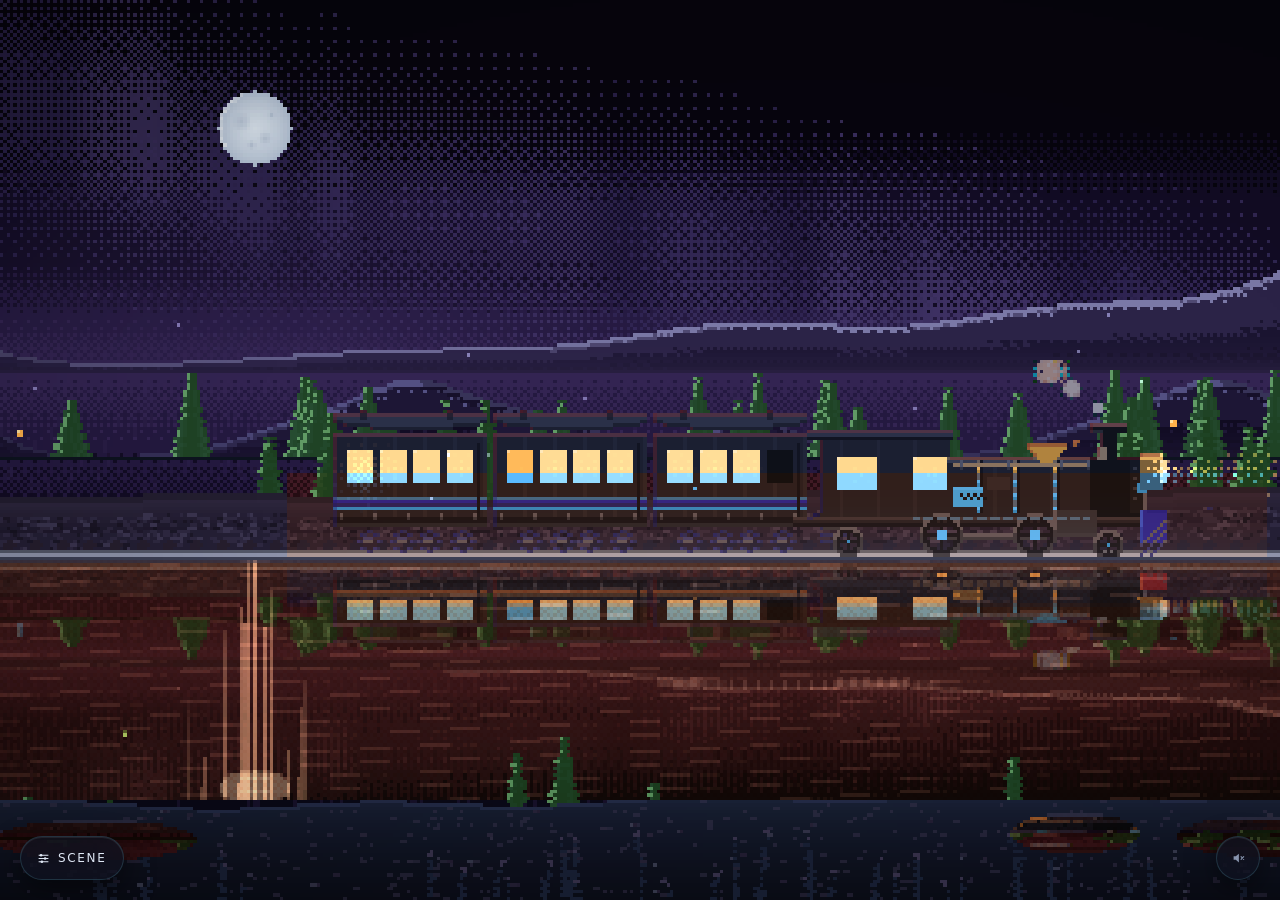
==== index.html @ 9f3a7a3d "MIDNIGHT MERIDIAN v3.0.0 — generative music, real seasons, five bugs fixed A 120-second pixel-art ni" ====
<!DOCTYPE html>
<html lang="en">
<head>
<meta charset="utf-8">
<meta name="viewport" content="width=device-width,initial-scale=1,viewport-fit=cover">
<meta name="description" content="MIDNIGHT MERIDIAN — a 120-second looping pixel-art night train, procedurally generated, with synthesised lo-fi score and 96 themes.">
<meta name="color-scheme" content="dark">
<title>MIDNIGHT MERIDIAN</title>
<style>
/* =============================================================================
   MIDNIGHT MERIDIAN — control surface
   Per DESIGN.md. "A control panel for a diorama": the UI is the fascia of the case
   around the scene, welded to it by sharing the train's amber. No framework, no
   CDN, no web fonts. Every token below is semantic.
   ========================================================================== */
:root{
  --bg:#05060d;
  --surface:rgba(14,18,32,.72);
  --surface-raised:rgba(24,30,48,.82);
  --border:rgba(127,227,255,.16);
  --border-strong:rgba(127,227,255,.34);
  --text:#dfe7f5;
  --text-muted:#8794ad;
  --accent:#ffb14a;
  --accent-ink:#20160a;
  --info:#7fe3ff;
  --focus:rgba(127,227,255,.85);
  --r-sm:4px; --r-md:10px; --r-pill:999px;
  --dur-fast:120ms; --dur:180ms; --dur-panel:220ms;
  --ease:cubic-bezier(.22,.61,.36,1);
  --ease-spring:cubic-bezier(.34,1.3,.64,1);
  --panel-w:320px;
  --font-display:"Bahnschrift","DIN Alternate","Segoe UI Semibold",system-ui,sans-serif;
  --font-body:"Segoe UI",system-ui,-apple-system,sans-serif;
  --font-mono:ui-monospace,"Cascadia Mono",Consolas,monospace;
}
*,*::before,*::after{ box-sizing:border-box; }
html,body{ margin:0; padding:0; height:100%; background:var(--bg); overflow:hidden; }
body{ font-family:var(--font-body); color:var(--text); -webkit-font-smoothing:antialiased; }

/* The canvas covers the viewport; no letterbox. Nearest-neighbour keeps every
   game pixel a perfect square. */
canvas{
  image-rendering:pixelated; image-rendering:crisp-edges;
  -ms-interpolation-mode:nearest-neighbor;
  display:block; position:fixed; inset:0; margin:auto; background:var(--bg);
}

.sr-only{
  position:absolute; width:1px; height:1px; padding:0; margin:-1px;
  overflow:hidden; clip:rect(0 0 0 0); white-space:nowrap; border:0;
}

/* ------------------------------------------------------------------ buttons */
#menu-btn{
  position:fixed; left:20px; bottom:20px; z-index:12;
  display:inline-flex; align-items:center; gap:8px;
  min-height:44px; padding:0 16px;
  font-family:var(--font-display); font-size:12px; letter-spacing:.14em;
  text-transform:uppercase; color:var(--text);
  background:var(--surface); border:1px solid var(--border);
  border-radius:var(--r-pill); cursor:pointer;
  backdrop-filter:blur(18px) saturate(120%); -webkit-backdrop-filter:blur(18px) saturate(120%);
  box-shadow:0 1px 0 rgba(255,255,255,.08) inset, 0 10px 30px rgba(0,0,0,.5);
  transition:transform var(--dur-fast) var(--ease), border-color var(--dur-fast) var(--ease);
}
#menu-btn:hover{ border-color:var(--border-strong); }
#menu-btn:active{ transform:scale(.97); }
#menu-btn span{ display:inline-flex; }
#menu-btn .btn-label{ display:inline; }

#mute-btn{
  position:fixed; right:20px; bottom:20px; z-index:12;
  width:44px; height:44px; display:flex; align-items:center; justify-content:center;
  color:var(--text); background:var(--surface);
  border:1px solid var(--border); border-radius:var(--r-pill); cursor:pointer;
  backdrop-filter:blur(18px) saturate(120%); -webkit-backdrop-filter:blur(18px) saturate(120%);
  box-shadow:0 1px 0 rgba(255,255,255,.08) inset, 0 10px 30px rgba(0,0,0,.5);
  transition:transform var(--dur-fast) var(--ease), border-color var(--dur-fast) var(--ease);
}
#mute-btn:hover{ border-color:var(--border-strong); }
#mute-btn:active{ transform:scale(.97); }
#mute-btn[aria-pressed="true"]{ color:var(--text-muted); }

.icon-only{
  width:28px; height:28px; display:flex; align-items:center; justify-content:center;
  background:transparent; border:1px solid transparent; border-radius:var(--r-sm);
  color:var(--text-muted); cursor:pointer;
  transition:color var(--dur-fast) var(--ease), border-color var(--dur-fast) var(--ease);
}
.icon-only:hover{ color:var(--text); border-color:var(--border); }

:where(button, input, [tabindex]):focus-visible{
  outline:2px solid var(--focus); outline-offset:2px; border-radius:var(--r-sm);
}

/* -------------------------------------------------------------------- panel */
.panel{
  position:fixed; left:20px; bottom:76px; z-index:11;
  width:var(--panel-w); max-width:calc(100vw - 40px);
  max-height:min(70dvh, calc(100dvh - 120px));
  display:flex; flex-direction:column;
  background:var(--surface); border:1px solid var(--border);
  border-radius:var(--r-md);
  backdrop-filter:blur(18px) saturate(120%); -webkit-backdrop-filter:blur(18px) saturate(120%);
  box-shadow:0 1px 0 rgba(255,255,255,.10) inset, 0 18px 50px rgba(0,0,0,.55);
  transform-origin:bottom left;
  opacity:0; transform:scaleY(.86) translateY(10px); pointer-events:none;
  transition:opacity var(--dur-panel) var(--ease),
             transform var(--dur-panel) var(--ease);
}
.panel.open{ opacity:1; transform:scaleY(1) translateY(0); pointer-events:auto; }

.panel-head{
  display:flex; align-items:center; justify-content:space-between; gap:8px;
  padding:14px 14px 10px; border-bottom:1px solid var(--border);
}
.panel-title{
  margin:0; font-family:var(--font-display); font-size:13px; font-weight:600;
  letter-spacing:.14em; text-transform:uppercase; color:var(--text);
}
.panel-body{ padding:12px 14px 4px; overflow-y:auto; overscroll-behavior:contain; }
.panel-foot{
  margin:0; padding:10px 14px 12px; border-top:1px solid var(--border);
  font-size:10.5px; letter-spacing:.06em; color:var(--text-muted);
}

/* ------------------------------------------------------------- field groups */
.grp{ border:0; margin:0 0 16px; padding:0; }
.grp legend{
  padding:0 0 8px; font-family:var(--font-display); font-size:10px; font-weight:600;
  letter-spacing:.18em; text-transform:uppercase; color:var(--text-muted);
}

/* ------------------------------------------------------- segmented controls */
.seg{
  display:grid; grid-auto-flow:column; grid-auto-columns:1fr;
  gap:4px; padding:3px; background:var(--surface-raised);
  border:1px solid var(--border); border-radius:var(--r-sm);
}
.seg-b{
  min-height:36px; padding:0 6px; cursor:pointer;
  font-family:var(--font-body); font-size:12px; color:var(--text-muted);
  background:transparent; border:1px solid transparent; border-radius:3px;
  white-space:nowrap; overflow:hidden; text-overflow:ellipsis;
  transition:color var(--dur) var(--ease), background var(--dur) var(--ease),
             transform var(--dur) var(--ease-spring);
}
.seg-b:hover{ color:var(--text); }
.seg-b.on{
  color:var(--accent-ink); background:var(--accent); border-color:var(--accent);
  font-weight:600; transform:translateY(-1px);
}
.seg-b:active{ transform:scale(.97); }

/* ------------------------------------------------------------------ sliders */
.sl{ display:grid; grid-template-columns:64px 1fr 30px; align-items:center; gap:10px; margin-bottom:10px; }
.sl label{ font-size:12px; color:var(--text-muted); }
.sl output{ font-family:var(--font-mono); font-size:11px; color:var(--text-muted); text-align:right; }
input[type=range]{
  -webkit-appearance:none; appearance:none; width:100%; height:22px;
  background:transparent; cursor:pointer;
}
input[type=range]::-webkit-slider-runnable-track{
  height:4px; border-radius:var(--r-pill);
  background:linear-gradient(90deg,var(--accent) var(--fill,50%),var(--surface-raised) var(--fill,50%));
  border:1px solid var(--border);
}
input[type=range]::-webkit-slider-thumb{
  -webkit-appearance:none; appearance:none; width:14px; height:14px; margin-top:-6px;
  border-radius:50%; background:var(--accent); border:1px solid rgba(0,0,0,.4);
  transition:transform var(--dur-fast) var(--ease);
}
input[type=range]::-moz-range-track{
  height:4px; border-radius:var(--r-pill); background:var(--surface-raised);
  border:1px solid var(--border);
}
input[type=range]::-moz-range-progress{ height:4px; border-radius:var(--r-pill); background:var(--accent); }
input[type=range]::-moz-range-thumb{
  width:13px; height:13px; border-radius:50%; background:var(--accent);
  border:1px solid rgba(0,0,0,.4);
}

/* ------------------------------------------------------------------ diag    */
.diag{
  position:fixed; left:20px; top:20px; z-index:13; display:none;
  font:12px/1.5 var(--font-mono); color:var(--info);
  background:rgba(5,8,16,.72); border:1px solid var(--border);
  border-radius:var(--r-sm); padding:8px 10px; white-space:pre; pointer-events:none;
  text-shadow:0 0 6px rgba(10,90,122,.8);
}

/* ---------------------------------------------------------------- responsive */
/* Below 560px the panel becomes a bottom sheet. It is capped and scrolls
   internally, and the page behind it never scrolls. */
@media (max-width:559px){
  :root{ --panel-w:auto; }
  .panel{
    left:0; right:0; bottom:0; width:auto; max-width:none;
    max-height:min(70dvh, 560px);
    border-radius:var(--r-md) var(--r-md) 0 0;
    border-left:0; border-right:0; border-bottom:0;
    transform-origin:bottom center;
    transform:translateY(18px) scaleY(.94);
  }
  .panel.open{ transform:translateY(0) scaleY(1); }
  #menu-btn{ left:16px; bottom:16px; }
  #mute-btn{ right:16px; bottom:16px; }
}

/* Touch: no hover states, use :active. */
@media (hover:none){
  #menu-btn:hover, #mute-btn:hover, .seg-b:hover, .icon-only:hover{ border-color:var(--border); }
  .seg-b:hover{ color:var(--text-muted); }
}

/* ------------------------------------------------------------------ motion  */
@media (prefers-reduced-motion:reduce){
  *,*::before,*::after{
    animation-duration:.01ms !important; animation-iteration-count:1 !important;
    transition-duration:.01ms !important; scroll-behavior:auto !important;
  }
  .panel{ transform:none; opacity:0; }
  .panel.open{ transform:none; opacity:1; }
}

</style>
</head>
<body>
<canvas id="cv" aria-label="Pixel art night train scene" role="img"></canvas>

<!-- Control surface. Collapsed by default: the art is the product. -->
<button id="menu-btn" type="button" aria-expanded="false" aria-controls="panel"
        aria-label="Open scene controls" title="Scene controls">
  <span id="icon-btn" aria-hidden="true"></span>
  <span class="btn-label">Scene</span>
</button>

<button id="mute-btn" type="button" aria-pressed="true" aria-label="Unmute audio"
        title="Mute / unmute"></button>

<div id="panel" class="panel" role="dialog" aria-modal="false" aria-label="Scene controls">
  <div class="panel-head">
    <h1 class="panel-title">Midnight Meridian</h1>
    <button class="icon-only" type="button" data-close aria-label="Close controls"></button>
  </div>
  <div id="panel-body" class="panel-body"></div>
  <p class="panel-foot">F11 full screen &middot; D diagnostics &middot; Space pause</p>
</div>

<p id="live" class="sr-only" aria-live="polite" role="status"></p>
<div id="diag" class="diag"></div>

<script>
const AUDIO_MANIFEST = {
 "rain": {
  "slug": "rain",
  "title": "Rain, Moderate, C",
  "creator": "5121236",
  "license": "by",
  "license_url": "https://creativecommons.org/licenses/by/4.0/",
  "source": "Openverse / Wikimedia Commons",
  "url": "https://cdn.freesound.org/previews/401/401275_5121236-hq.mp3",
  "bytes": 481115,
  "duration": 30.0
 },
 "rain-heavy": {
  "slug": "rain-heavy",
  "title": "Heavy Rain in the City",
  "creator": "2454586",
  "license": "by",
  "license_url": "https://creativecommons.org/licenses/by/4.0/",
  "source": "Openverse / Wikimedia Commons",
  "url": "https://cdn.freesound.org/previews/539/539332_2454586-hq.mp3",
  "bytes": 481115,
  "duration": 30.0
 },
 "thunder": {
  "file": "thunder.mp3",
  "bytes": 22893,
  "title": "Thunder rumbling, underwater, outdoors_Thunder rumbling.aif",
  "creator": "carroll27",
  "license": "cc0 1.0",
  "source": "https://freesound.org/people/carroll27/sounds/151854"
 },
 "wind": {
  "file": "wind.mp3",
  "bytes": 240429,
  "title": "Wind Howling thru window crack.mp3",
  "creator": "DAVESTALKER",
  "license": "cc0 1.0",
  "source": "https://freesound.org/people/DAVESTALKER/sounds/331527"
 },
 "birds": {
  "file": "birds.mp3",
  "bytes": 208557,
  "title": "Spring Morning Beirut Birds city ambiance_01.mp3",
  "creator": "The_Sound_Side",
  "license": "by 4.0",
  "source": "https://freesound.org/people/The_Sound_Side/sounds/156950"
 },
 "crickets": {
  "file": "crickets.mp3",
  "bytes": 125229,
  "title": "crickets",
  "creator": "FreethinkerAnon",
  "license": "cc0 1.0",
  "source": "https://freesound.org/people/FreethinkerAnon/sounds/129678"
 },
 "waves": {
  "file": "waves.mp3",
  "bytes": 240429,
  "title": "ocean waves sea beach close stereo.wav",
  "creator": "lavatorius",
  "license": "cc0 1.0",
  "source": "https://freesound.org/people/lavatorius/sounds/91234"
 },
 "fire": {
  "file": "fire.mp3",
  "bytes": 192429,
  "title": "Fire Crackling 01.wav",
  "creator": "kingsrow",
  "license": "cc0 1.0",
  "source": "https://freesound.org/people/kingsrow/sounds/181563"
 },
 "snow": {
  "slug": "snow",
  "title": "Footsteps, Snow, A",
  "creator": "5121236",
  "license": "by",
  "license_url": "https://creativecommons.org/licenses/by/4.0/",
  "source": "Openverse / Wikimedia Commons",
  "url": "https://cdn.freesound.org/previews/397/397946_5121236-hq.mp3",
  "bytes": 321036,
  "duration": 20.0
 },
 "stream": {
  "file": "stream.mp3",
  "bytes": 240429,
  "title": "Small Stream Water flowing fast",
  "creator": "videofueralle",
  "license": "by 4.0",
  "source": "https://freesound.org/people/videofueralle/sounds/534866"
 },
 "city": {
  "file": "city.mp3",
  "bytes": 240429,
  "title": "City Terrace Night 2",
  "creator": "Sotiris_Laskaris",
  "license": "cc0 1.0",
  "source": "https://freesound.org/people/Sotiris_Laskaris/sounds/567387"
 },
 "crowd": {
  "file": "crowd.mp3",
  "bytes": 192429,
  "title": "Bar Crowd in Belgrade",
  "creator": "EpicWizard",
  "license": "cc0 1.0",
  "source": "https://freesound.org/people/EpicWizard/sounds/394290"
 },
 "clock": {
  "file": "clock.mp3",
  "bytes": 47853,
  "title": "Clock ticking",
  "creator": "olver",
  "license": "cc0 1.0",
  "source": "https://freesound.org/people/olver/sounds/130388"
 }
};
const AUDIO_B64 = {
 "rain": "SUQzBAAAAAAAI1RTU0UAAAAPAAADTGF2ZjYyLjEyLjEwMQAAAAAAAAAAAAAA//uQAAAAAAAAAAAAAAAAAAAAAAAAAAAAAAAAAAAAAAAAAAAASW5mbwAAAA8AAAR+AAdXLgACBQgKDRASFBcaHB8iJCcpKy4xMzY5Oz1AQkVISk1PUlRXWlxfYmNmaWtucXN2eHp9gIOFiIqMj5KUl5qcnqGjpqmrrrGztbi7vcDDxMfKzM/S1NfZ297h4+bp6+3w8/X4+/[base64]//[base64]//[base64]/7kmRAj/[base64]/+5JkQI/[base64]//[base64]/7kmRAj/[base64]/+5JkQI/[base64]//[base64]/7kmRAj/[base64]/+5JkQI/[base64]//[base64]/7kmRAj/[base64]/+5JkQI/[base64]//[base64]/7kmRAj/[base64]/+5JkQI/[base64]//[base64]/7kmRAj/[base64]/+5JkQI/[base64]//[base64]/7kmRAj/[base64]/+5JkQI/[base64]//[base64]/7kmRAj/[base64]/+5JkQI/[base64]//[base64]//[base64]/7kmRAj/[base64]/+5JkQI/[base64]//[base64]/7kmRAj/[base64]/+5JkQI/[base64]//[base64]/7kmRAj/[base64]/+5JkQI/[base64]//[base64]/7kmRAj/[base64]/+5JkQI/[base64]//[base64]/7kmRAj/[base64]/+5JkQI/[base64]//[base64]/7kmRAj/[base64]/+5JkQI/[base64]//[base64]/7kmRAj/[base64]/+5JkQI/[base64]//[base64]/7kmRAj/[base64]/+5BkQQ/[base64]/+5JkQI/[base64]//[base64]/7kmRAj/[base64]/+5JkQI/[base64]//[base64]/7kmRAj/[base64]/+5JkQI/[base64]//[base64]/7kmRAj/[base64]/+5JkQI/[base64]//[base64]/7kmRAj/[base64]/+5JkQI/[base64]//[base64]/7kmRAj/[base64]/+5JkQI/[base64]//[base64]/7kmRAj/[base64]/+5JkQI/[base64]//[base64]/7kmRAj/[base64]/+5JkQI/[base64]//[base64]/7kmRAj/[base64]/+5BkQQ/[base64]/+5JkQI/[base64]//[base64]/7kmRAj/[base64]/+5JkQI/[base64]//[base64]/7kmRAj/[base64]/+5JkQI/[base64]//[base64]/7kmRAj/[base64]/+5JkQI/[base64]//[base64]/7kmRAj/[base64]/+5JkQI/[base64]//[base64]/7kmRAj/[base64]/+5JkQI/[base64]//[base64]/7kmRAj/[base64]/+5JkQI/[base64]//[base64]/7kmRAj/[base64]/+5JkQI/[base64]//[base64]/7kGRBD/[base64]/7kmRAj/[base64]/+5JkQI/[base64]//[base64]/7kmRAj/[base64]/+5JkQI/[base64]//[base64]/7kmRAj/[base64]/+5JkQI/[base64]//[base64]/7kmRAj/[base64]/+5JkQI/[base64]//[base64]/7kmRAj/[base64]/+5JkQI/[base64]//[base64]/7kmRAj/[base64]/+5JkQI/[base64]//[base64]/7kmRAj/[base64]/+5JkQI/[base64]//[base64]/7kmRAj/[base64]/+5JkQI/[base64]//[base64]/7kGRBD/[base64]/7kmRAj/[base64]/+5JkQI/[base64]//[base64]/7kmRAj/[base64]/+5JkQI/[base64]//[base64]/7kmRAj/[base64]/+5JkQI/[base64]//[base64]/7kmRAj/[base64]/+5JkQI/[base64]//[base64]/7kmRAj/[base64]/+5JkQI/[base64]//[base64]/7kmRAj/[base64]/+5JkQI/[base64]//[base64]/7kmRAj/[base64]/+5JkQI/[base64]//[base64]/7kmRAj/[base64]/+5JkQI/[base64]//[base64]//[base64]/7kmRAj/[base64]/+5JkQI/[base64]//[base64]/7kmRAj/[base64]/+5JkQI/[base64]//[base64]/7kmRAj/[base64]/+5JkQI/[base64]//[base64]/7kmRAj/[base64]/+5JkQI/[base64]//[base64]/7kmRAj/[base64]/+5JkQI/[base64]//[base64]/7kmRAj/[base64]/+5JkQI/[base64]//[base64]/7kmRAj/[base64]/+5JkQI/[base64]//[base64]/7kmRAj/[base64]/+5JkQI/[base64]//[base64]//[base64]/7kmRAj/[base64]/+5JkQI/[base64]//[base64]/7kmRAj/[base64]/+5JkQI/[base64]//[base64]/7kmRAj/[base64]/+5JkQI/[base64]//[base64]/7kmRAj/[base64]/+5JkQI/[base64]//[base64]/7kmRAj/[base64]/+5JkQI/[base64]//[base64]/7kmRAj/[base64]/+5JkQI/[base64]//[base64]/7kmRAj/[base64]/+5JkQI/[base64]//[base64]/7kmRAj/[base64]/+5BkQQ/[base64]/+5JkQI/[base64]//[base64]/7kmRAj/[base64]/+5JkQI/[base64]//[base64]/7kmRAj/[base64]/+5JkQI/[base64]//[base64]/7kmRAj/[base64]/+5JkQI/[base64]//[base64]/7kmRAj/[base64]/+5JkQI/[base64]//[base64]/7kmRAj/[base64]/+5JkQI/[base64]//[base64]/7kmRAj/[base64]/+5JkQI/[base64]//[base64]/7kmRAj/[base64]/+5JkQI/[base64]//[base64]/7kmRAj/[base64]/+5BkQQ/[base64]/+5JkQI/[base64]//[base64]/7kmRAj/[base64]/+5JkQI/[base64]//[base64]/7kmRAj/[base64]/+5JkQI/[base64]//[base64]/7kmRAj/[base64]/+5JkQI/[base64]//[base64]/7kmRAj/[base64]/+5JkQI/[base64]//[base64]/7kmRAj/[base64]/+5JkQI/[base64]//[base64]/7kmRAj/[base64]/+5JkQI/[base64]//[base64]/7kmRAj/[base64]/+5JkQI/[base64]//[base64]/7kGRBD/[base64]/7kmRAj/[base64]/+5JkQI/[base64]//[base64]/7kmRAj/[base64]/+5JkQI/[base64]//[base64]/7kmRAj/[base64]/+5JkQI/[base64]//[base64]/7kmRAj/[base64]/+5JkQI/[base64]//[base64]/7kmRAj/[base64]/+5JkQI/[base64]//[base64]/7kmRAj/[base64]/+5JkQI/[base64]//[base64]/7kmRAj/[base64]/+5JkQI/[base64]//[base64]/7kmRAj/[base64]/+5JkQI/[base64]//[base64]/7kGRBD/[base64]/7kmRAj/[base64]/+5JkQI/[base64]//[base64]/7kmRAj/[base64]/+5JkQI/[base64]//[base64]/7kmRAj/[base64]/+5JkQI/[base64]//[base64]/7kmRAj/[base64]/+5JkQI/[base64]//[base64]/7kmRAj/[base64]/+5JkQI/[base64]//[base64]/7kmRAj/[base64]/+5JkQI/[base64]//[base64]/7kmRAj/[base64]/+5JkQI/[base64]//[base64]/7kmRAj/[base64]/+5JkQI/[base64]//[base64]//[base64]/7kmRAj/[base64]/+5JkQI/[base64]//[base64]/7kmRAj/[base64]/+5JkQI/[base64]//[base64]/7kmRAj/[base64]/+5JkQI/[base64]//[base64]/7kmRAj/[base64]/+5JkQI/[base64]//[base64]/7kmRAj/[base64]/+5JkQI/[base64]//[base64]/7kmRAj/[base64]/+5JkQI/[base64]//[base64]/7kmRAj/[base64]/+5JkQI/[base64]//[base64]/7kmRAj/[base64]/+5JkQI/[base64]//[base64]//[base64]/7kmRAj/[base64]/+5JkQI/[base64]//[base64]/7kmRAj/[base64]/+5JkQI/[base64]//[base64]/7kmRAj/[base64]/+5JkQI/[base64]//[base64]/7kmRAj/[base64]/+5JkQI/[base64]//[base64]/7kmRAj/[base64]/+5JkQI/[base64]//[base64]/7kmRAj/[base64]/+5JkQI/[base64]//[base64]/7kmRAj/[base64]/+5JkQI/[base64]//[base64]/7kmRAj/[base64]/+5BkQQ/[base64]/+5JkQI/[base64]//[base64]/7kmRAj/[base64]/+5JkQI/[base64]//[base64]/7kmRAj/[base64]/+5JkQI/[base64]//[base64]/7kmRAj/[base64]/+5JkQI/[base64]//[base64]/7kmRAj/[base64]/+5JkQI/[base64]//[base64]/7kmRAj/[base64]/+5JkQI/[base64]//[base64]/7kmRAj/[base64]/+5JkQI/[base64]//[base64]/7kmRAj/[base64]/+5JkQI/[base64]//[base64]/7kmRAj/[base64]/+5BkQQ/[base64]/+5JkQI/[base64]//[base64]/7kmRAj/[base64]/+5JkQI/[base64]//[base64]/7kmRAj/[base64]/+5JkQI/[base64]//[base64]/7kmRAj/[base64]/+5JkQI/[base64]//[base64]/7kmRAj/[base64]/+5JkQI/[base64]//[base64]/7kmRAj/[base64]/+5JkQI/[base64]//[base64]/7kmRAj/[base64]/+5JkQI/[base64]//[base64]/7kmRAj/[base64]/+5JkQI/[base64]//[base64]/7kGRBD/[base64]/7kmRAj/[base64]/+5JkQI/[base64]//[base64]/7kmRAj/[base64]/+5JkQI/[base64]//[base64]/7kmRAj/[base64]/+5JkQI/[base64]//[base64]/7kmRAj/[base64]/+5JkQI/[base64]//[base64]/7kmRAj/[base64]/+5JkQI/[base64]//[base64]/7kmRAj/[base64]/+5JkQI/[base64]//[base64]/7kmRAj/[base64]/+5JkQI/[base64]//[base64]/7kmRAj/[base64]/+5JkQI/[base64]//[base64]/7kGRBD/[base64]/7kmRAj/[base64]/+5JkQI/[base64]//[base64]/7kmRAj/[base64]/+5JkQI/[base64]//[base64]/7kmRAj/[base64]/+5JkQI/[base64]//[base64]/7kmRAj/[base64]/+5JkQI/[base64]//[base64]/7kmRAj/[base64]/+5JkQI/[base64]//[base64]/7kmRAj/[base64]/+5JkQI/[base64]//[base64]/7kmRAj/[base64]/+5JkQI/[base64]//[base64]/7kmRAj/[base64]/+5JkQI/[base64]//[base64]//[base64]/7kmRAj/[base64]/+5JkQI/[base64]//[base64]/7kmRAj/[base64]/+5JkQI/[base64]//[base64]/7kmRAj/[base64]/+5JkQI/[base64]//[base64]/7kmRAj/[base64]/+5JkQI/[base64]//[base64]/7kmRAj/[base64]/+5JkQI/[base64]//[base64]/7kmRAj/[base64]/+5JkQI/[base64]//[base64]/7kmRAj/[base64]/+5JkQI/[base64]//[base64]/7kmRAj/[base64]/+5JkQI/[base64]//[base64]//[base64]/7kmRAj/[base64]/+5JkQI/[base64]//[base64]/7kmRAj/[base64]/+5JkQI/[base64]//[base64]/7kmRAj/[base64]/+5JkQI/[base64]//[base64]/7kmRAj/[base64]/+5JkQI/[base64]//[base64]/7kmRAj/[base64]/+5JkQI/[base64]//[base64]/7kmRAj/[base64]/+5JkQI/[base64]//[base64]/7kmRAj/[base64]/+5JkQI/[base64]//[base64]/7kmRAj/[base64]/+5BkQQ/[base64]/+5JkQI/[base64]//[base64]/7kmRAj/[base64]/+5JkQI/[base64]//[base64]/7kmRAj/[base64]/+5JkQI/[base64]//[base64]/7kmRAj/[base64]/+5JkQI/[base64]//[base64]/7kmRAj/[base64]/+5JkQI/[base64]//[base64]/7kmRAj/[base64]/+5JkQI/[base64]//[base64]/7kmRAj/[base64]/+5JkQI/[base64]//[base64]/7kmRAj/[base64]/+5JkQI/[base64]//[base64]/7kmRAj/[base64]/+5BkQQ/[base64]/+5JkQI/[base64]//[base64]/7kmRAj/[base64]/+5JkQI/[base64]//[base64]/7kmRAj/[base64]/+5JkQI/[base64]//[base64]/7kmRAj/[base64]/+5JkQI/[base64]//[base64]/7kmRAj/[base64]/+5JkQI/[base64]//[base64]/7kmRAj/[base64]/+5JkQI/[base64]//[base64]/7kmRAj/[base64]/+5JkQI/[base64]//[base64]/7kmRAj/[base64]/+5JkQI/[base64]//[base64]/7kGRBD/[base64]/7kmRAj/[base64]/+5JkQI/[base64]//[base64]/7kmRAj/[base64]/+5JkQI/[base64]//[base64]/7kmRAj/[base64]/+5JkQI/[base64]//[base64]/7kmRAj/[base64]/+5JkQI/[base64]//[base64]/7kmRAj/[base64]/+5JkQI/[base64]//[base64]/7kmRAj/[base64]/+5JkQI/[base64]//[base64]/7kmRAj/[base64]/+5JkQI/[base64]//[base64]/7kmRAj/[base64]/+5JkQI/[base64]//[base64]/7kGRBD/[base64]/7kmRAj/[base64]/+5JkQI/[base64]//[base64]/7kmRAj/[base64]/+5JkQI/[base64]//[base64]/7kmRAj/[base64]/+5JkQI/[base64]//[base64]/7kmRAj/[base64]/+5JkQI/[base64]//[base64]/7kmRAj/[base64]/+5JkQI/[base64]//[base64]/7kmRAj/[base64]/+5JkQI/[base64]//[base64]/7kmRAj/[base64]/+5JkQI/[base64]//[base64]/7kmRAj/[base64]/+5JkQI/[base64]//[base64]//[base64]/7kmRAj/[base64]/+5JkQI/[base64]//[base64]/7kmRAj/[base64]/+5JkQI/[base64]//[base64]/7kmRAj/[base64]/+5JkQI/[base64]//[base64]/7kmRAj/[base64]/+5JkQI/[base64]//[base64]/7kmRAj/[base64]/+5JkQI/[base64]//[base64]/7kmRAj/[base64]/+5JkQI/[base64]//[base64]/7kmRAj/[base64]/+5JkQI/[base64]//[base64]/7kmRAj/[base64]/+5JkQI/[base64]//[base64]//[base64]/7kmRAj/[base64]/+5JkQI/[base64]//[base64]/7kmRAj/[base64]/+5JkQI/[base64]//[base64]/7kmRAj/[base64]/+5JkQI/[base64]//[base64]/7kmRAj/[base64]/+5JkQI/[base64]//[base64]/7kmRAj/[base64]/+5JkQI/[base64]//[base64]/7kmRAj/[base64]/+5JkQI/[base64]//[base64]/7kmRAj/[base64]/+5JkQI/[base64]//[base64]/7kmRAj/[base64]/+5BkQQ/[base64]/+5JkQI/[base64]//[base64]/7kmRAj/[base64]/+5JkQI/[base64]//[base64]/7kmRAj/[base64]/+5JkQI/[base64]//[base64]/7kmRAj/[base64]/+5JkQI/[base64]//[base64]/7kmRAj/[base64]/+5JkQI/[base64]//[base64]/7kmRAj/[base64]/+5JkQI/[base64]//[base64]/7kmRAj/[base64]/+5JkQI/[base64]//[base64]/7kmRAj/[base64]/+5JkQI/[base64]//[base64]/7kmRAj/[base64]/+5BkQQ/[base64]/+5JkQI/[base64]//[base64]/7kmRAj/[base64]/+5JkQI/[base64]//[base64]/7kmRAj/[base64]/+5JkQI/[base64]//[base64]/7kmRAj/[base64]/+5JkQI/[base64]//[base64]/7kmRAj/[base64]/+5JkQI/[base64]//[base64]/7kmRAj/[base64]/+5JkQI/[base64]//[base64]/7kmRAj/[base64]/+5JkQI/[base64]//[base64]/7kmRAj/[base64]/+5JkQI/[base64]//[base64]/7kGRBD/[base64]/7kmRAj/[base64]/+5JkQI/[base64]//[base64]/7kmRAj/[base64]/+5JkQI/[base64]//[base64]/7kmRAj/[base64]/+5JkQI/[base64]//[base64]/7kmRAj/[base64]/+5JkQI/[base64]//[base64]/7kmRAj/[base64]/+5JkQI/[base64]//[base64]/7kmRAj/[base64]/+5JkQI/[base64]//[base64]/7kmRAj/[base64]/+5JkQI/[base64]//[base64]/7kmRAj/[base64]/+5JkQI/[base64]//[base64]/7kGRBD/[base64]/7kmRAj/[base64]/+5JkQI/[base64]//[base64]/7kmRAj/[base64]/+5JkQI/[base64]//[base64]/7kmRAj/[base64]/+5JkQI/[base64]//[base64]/7kmRAj/[base64]/+5JkQI/[base64]//[base64]/7kmRAj/[base64]/+5JkQI/[base64]//[base64]/7kmRAj/[base64]/+5JkQI/[base64]//[base64]/7kmRAj/[base64]/+5JkQI/[base64]//[base64]/7kmRAj/[base64]/+5JkQI/[base64]//[base64]//[base64]/7kmRAj/[base64]/+5JkQI/[base64]//[base64]/7kmRAj/[base64]/+5JkQI/[base64]//[base64]/7kmRAj/[base64]/+5JkQI/[base64]//[base64]/7kmRAj/[base64]/+5JkQI/[base64]//[base64]/7kmRAj/[base64]/+5JkQI/[base64]//[base64]/7kmRAj/[base64]/+5JkQI/[base64]//[base64]/7kmRAj/[base64]/+5JkQI/[base64]//[base64]/7kmRAj/[base64]/+5JkQI/[base64]//[base64]//[base64]/7kmRAj/[base64]/+5JkQI/[base64]//[base64]/7kmRAj/[base64]/+5JkQI/[base64]//[base64]/7kmRAj/[base64]/+5JkQI/[base64]//[base64]/7kmRAj/[base64]/+5JkQI/[base64]//[base64]/7kmRAj/[base64]/+5JkQI/[base64]//[base64]/7kmRAj/[base64]/+5JkQI/[base64]//[base64]/7kmRAj/[base64]/+5JkQI/[base64]//[base64]/7kmRAj/[base64]/+5BkQQ/[base64]/+5JkQI/[base64]//[base64]/7kmRAj/[base64]/+5JkQI/[base64]//[base64]/7kmRAj/[base64]/+5JkQI/[base64]//[base64]/7kmRAj/[base64]/+5JkQI/[base64]//[base64]/7kmRAj/[base64]/+5JkQI/[base64]//[base64]/7kmRAj/[base64]/+5JkQI/[base64]//[base64]/7kmRAj/[base64]/+5JkQI/[base64]//[base64]/7kmRAj/[base64]/+5JkQI/[base64]//[base64]/7kmRAj/[base64]/+5BkQQ/[base64]/+5JkQI/[base64]//[base64]/7kmRAj/[base64]/+5JkQI/[base64]//[base64]/7kmRAj/[base64]/+5JkQI/[base64]//[base64]/7kmRAj/[base64]/+5JkQI/[base64]//[base64]/7kmRAj/[base64]/+5JkQI/[base64]//[base64]/7kmRAj/[base64]/+5JkQI/[base64]//[base64]/7kmRAj/[base64]/+5JkQI/[base64]//[base64]/7kmRAj/[base64]/+5JkQI/[base64]//[base64]/7kGRBD/[base64]/7kmRAj/[base64]/+5JkQI/[base64]//[base64]/7kmRAj/[base64]/+5JkQI/[base64]//[base64]/7kmRAj/[base64]/+5JkQI/[base64]//[base64]/7kmRAj/[base64]/+5JkQI/[base64]//[base64]/7kmRAj/[base64]/+5JkQI/[base64]//[base64]/7kmRAj/[base64]/+5JkQI/[base64]//[base64]/7kmRAj/[base64]/+5JkQI/[base64]//[base64]/7kmRAj/[base64]/+5JkQI/[base64]//[base64]/7kGRBD/[base64]/7kmRAj/[base64]/+5JkQI/[base64]//[base64]/7kmRAj/[base64]/+5JkQI/[base64]//[base64]/7kmRAj/[base64]/+5JkQI/[base64]//[base64]/7kmRAj/[base64]/+5JkQI/[base64]//[base64]/7kmRAj/[base64]/+5JkQI/[base64]//[base64]/7kmRAj/[base64]/+5JkQI/[base64]//[base64]/7kmRAj/[base64]/+5JkQI/[base64]//[base64]/7kmRAj/[base64]/+5JkQI/[base64]//[base64]//[base64]/7kmRAj/[base64]/+5JkQI/[base64]//[base64]/7kmRAj/[base64]/+5JkQI/[base64]//[base64]/7kmRAj/[base64]/+5JkQI/[base64]//[base64]/7kmRAj/[base64]/+5JkQI/[base64]//[base64]/7kmRAj/[base64]/+5JkQI/[base64]//[base64]/7kmRAj/[base64]/+5JkQI/[base64]//[base64]/7kmRAj/[base64]/+5JkQI/[base64]//[base64]/7kmRAj/[base64]/+5JkQI/[base64]//[base64]//[base64]/7kmRAj/[base64]/+5JkQI/[base64]//[base64]/7kmRAj/[base64]/+5JkQI/[base64]//[base64]/7kmRAj/[base64]/+5JkQI/[base64]//[base64]/7kmRAj/[base64]/+5JkQI/[base64]//[base64]/7kmRAj/[base64]/+5JkQI/[base64]//[base64]/7kmRAj/[base64]/+5JkQI/[base64]//[base64]/7kmRAj/[base64]/+5JkQI/[base64]//[base64]/7kmRAj/[base64]/+5BkQQ/[base64]/+5JkQI/[base64]//[base64]/7kmRAj/[base64]/+5JkQI/[base64]//[base64]/7kmRAj/[base64]/+5JkQI/[base64]//[base64]/7kmRAj/[base64]/+5JkQI/[base64]//[base64]/7kmRAj/[base64]/+5JkQI/[base64]//[base64]/7kmRAj/[base64]/+5JkQI/[base64]//[base64]/7kmRAj/[base64]/+5JkQI/[base64]//[base64]/7kmRAj/[base64]/+5JkQI/[base64]//[base64]/7kmRAj/[base64]/+5BkQQ/[base64]/+5JkQI/[base64]//[base64]/7kmRAj/[base64]/+5JkQI/[base64]//[base64]/7kmRAj/[base64]/+5JkQI/[base64]//[base64]/7kmRAj/[base64]/+5JkQI/[base64]//[base64]/7kmRAj/[base64]/+5JkQI/[base64]//[base64]/7kmRAj/[base64]/+5JkQI/[base64]//[base64]/7kmRAj/[base64]/+5JkQI/[base64]//[base64]/7kmRAj/[base64]/+5JkQI/[base64]//[base64]/7kGRBD/[base64]/7kmRAj/[base64]/+5JkQI/[base64]//[base64]/7kmRAj/[base64]/+5JkQI/[base64]//[base64]/7kmRAj/[base64]/+5JkQI/[base64]//[base64]/7kmRAj/[base64]/+5JkQI/[base64]//[base64]/7kmRAj/[base64]/+5JkQI/[base64]//[base64]/7kmRAj/[base64]/+5JkQI/[base64]//[base64]/7kmRAj/[base64]/+5JkQI/[base64]//[base64]/7kmRAj/[base64]/+5JkQI/[base64]//[base64]/7kGRBD/[base64]/7kmRAj/[base64]/+5JkQI/[base64]//[base64]/7kmRAj/[base64]/+5JkQI/[base64]//[base64]/7kmRAj/[base64]/+5JkQI/[base64]//[base64]/7kmRAj/[base64]/+5JkQI/[base64]//[base64]/7kmRAj/[base64]/+5JkQI/[base64]//[base64]/7kmRAj/[base64]/+5JkQI/[base64]//[base64]/7kmRAj/[base64]/+5JkQI/[base64]//[base64]/7kmRAj/[base64]/+5JkQI/[base64]//[base64]//[base64]/7kmRAj/[base64]/+5JkQI/[base64]//[base64]/7kmRAj/[base64]/+5JkQI/[base64]//[base64]/7kmRAj/[base64]/+5JkQI/[base64]//[base64]/7kmRAj/[base64]/+5JkQI/[base64]//[base64]/7kmRAj/[base64]/+5JkQI/[base64]//[base64]/7kmRAj/[base64]/+5JkQI/[base64]//[base64]/7kmRAj/[base64]/+5JkQI/[base64]//[base64]/7kmRAj/[base64]/+5JkQI/[base64]//[base64]//[base64]/7kmRAj/[base64]/+5JkQI/[base64]//[base64]/7kmRAj/[base64]/+5JkQI/[base64]//[base64]/7kmRAj/[base64]/+5JkQI/[base64]//[base64]/7kmRAj/[base64]/+5JkQI/[base64]//[base64]/7kmRAj/[base64]/+5JkQI/[base64]//[base64]/7kmRAj/[base64]/+5JkQI/[base64]//[base64]/7kmRAj/[base64]/+5JkQI/[base64]//[base64]/7kmRAj/[base64]/+5BkQQ/[base64]/+5JkQI/[base64]//[base64]/7kmRAj/[base64]/+5JkQI/[base64]//[base64]/7kmRAj/[base64]/+5JkQI/[base64]//[base64]/7kmRAj/[base64]/+5JkQI/[base64]//[base64]/7kmRAj/[base64]/+5JkQI/[base64]//[base64]/7kmRAj/[base64]/+5JkQI/[base64]//[base64]/7kmRAj/[base64]/+5JkQI/[base64]//[base64]/7kmRAj/[base64]/+5JkQI/[base64]//[base64]/7kmRAj/[base64]/+5BkQQ/[base64]/+5JkQI/[base64]//[base64]/7kmRAj/[base64]/+5JkQI/[base64]//[base64]/7kmRAj/[base64]/+5JkQI/[base64]//[base64]/7kmRAj/[base64]/+5JkQI/[base64]//[base64]/7kmRAj/[base64]/+5JkQI/[base64]//[base64]/7kmRAj/[base64]/+5JkQI/[base64]//[base64]/7kmRAj/[base64]/+5JkQI/[base64]//[base64]/7kmRAj/[base64]/+5JkQI/[base64]//[base64]/7kGRBD/[base64]/7kmRAj/[base64]/+5JkQI/[base64]//[base64]/7kmRAj/[base64]/+5JkQI/[base64]//[base64]/7kmRAj/[base64]/+5JkQI/[base64]//[base64]/7kmRAj/[base64]/+5JkQI/[base64]//[base64]/7kmRAj/[base64]/+5JkQI/[base64]//[base64]/7kmRAj/[base64]/+5JkQI/[base64]//[base64]/7kmRAj/[base64]/+5JkQI/[base64]//[base64]/7kmRAj/[base64]",
 "rain-heavy": "SUQzBAAAAAAAI1RTU0UAAAAPAAADTGF2ZjYyLjEyLjEwMQAAAAAAAAAAAAAA//uQAAAAAAAAAAAAAAAAAAAAAAAAAAAAAAAAAAAAAAAAAAAASW5mbwAAAA8AAAR+AAdXLgACBQgKDRASFBcaHB8iJCcpKy4xMzY5Oz1AQkVISk1PUlRXWlxfYmNmaWtucXN2eHp9gIOFiIqMj5KUl5qcnqGjpqmrrrGztbi7vcDDxMfKzM/S1NfZ297h4+bp6+3w8/X4+/[base64]//[base64]//[base64]/7kmRAj/[base64]/+5JkQI/[base64]//[base64]/7kmRAj/[base64]/+5JkQI/[base64]//[base64]/7kmRAj/[base64]/+5JkQI/[base64]//[base64]/7kmRAj/[base64]/+5JkQI/[base64]//[base64]/7kmRAj/[base64]/+5JkQI/[base64]//[base64]/7kmRAj/[base64]/+5JkQI/[base64]//[base64]/7kmRAj/[base64]/+5JkQI/[base64]//[base64]/7kmRAj/[base64]/+5JkQI/[base64]//[base64]//[base64]/7kmRAj/[base64]/+5JkQI/[base64]//[base64]/7kmRAj/[base64]/+5JkQI/[base64]//[base64]/7kmRAj/[base64]/+5JkQI/[base64]//[base64]/7kmRAj/[base64]/+5JkQI/[base64]//[base64]/7kmRAj/[base64]/+5JkQI/[base64]//[base64]/7kmRAj/[base64]/+5JkQI/[base64]//[base64]/7kmRAj/[base64]/+5JkQI/[base64]//[base64]/7kmRAj/[base64]/+5BkQQ/[base64]/+5JkQI/[base64]//[base64]/7kmRAj/[base64]/+5JkQI/[base64]//[base64]/7kmRAj/[base64]/+5JkQI/[base64]//[base64]/7kmRAj/[base64]/+5JkQI/[base64]//[base64]/7kmRAj/[base64]/+5JkQI/[base64]//[base64]/7kmRAj/[base64]/+5JkQI/[base64]//[base64]/7kmRAj/[base64]/+5JkQI/[base64]//[base64]/7kmRAj/[base64]/+5JkQI/[base64]//[base64]/7kmRAj/[base64]/+5BkQQ/[base64]/+5JkQI/[base64]//[base64]/7kmRAj/[base64]/+5JkQI/[base64]//[base64]/7kmRAj/[base64]/+5JkQI/[base64]//[base64]/7kmRAj/[base64]/+5JkQI/[base64]//[base64]/7kmRAj/[base64]/+5JkQI/[base64]//[base64]/7kmRAj/[base64]/+5JkQI/[base64]//[base64]/7kmRAj/[base64]/+5JkQI/[base64]//[base64]/7kmRAj/[base64]/+5JkQI/[base64]//[base64]/7kGRBD/[base64]/7kmRAj/[base64]/+5JkQI/[base64]//[base64]/7kmRAj/[base64]/+5JkQI/[base64]//[base64]/7kmRAj/[base64]/+5JkQI/[base64]//[base64]/7kmRAj/[base64]/+5JkQI/[base64]//[base64]/7kmRAj/[base64]/+5JkQI/[base64]//[base64]/7kmRAj/[base64]/+5JkQI/[base64]//[base64]/7kmRAj/[base64]/+5JkQI/[base64]//[base64]/7kmRAj/[base64]/+5JkQI/[base64]//[base64]/7kGRBD/[base64]/7kmRAj/[base64]/+5JkQI/[base64]//[base64]/7kmRAj/[base64]/+5JkQI/[base64]//[base64]/7kmRAj/[base64]/+5JkQI/[base64]//[base64]/7kmRAj/[base64]/+5JkQI/[base64]//[base64]/7kmRAj/[base64]/+5JkQI/[base64]//[base64]/7kmRAj/[base64]/+5JkQI/[base64]//[base64]/7kmRAj/[base64]/+5JkQI/[base64]//[base64]/7kmRAj/[base64]/+5JkQI/[base64]//[base64]//[base64]/7kmRAj/[base64]/+5JkQI/[base64]//[base64]/7kmRAj/[base64]/+5JkQI/[base64]//[base64]/7kmRAj/[base64]/+5JkQI/[base64]//[base64]/7kmRAj/[base64]/+5JkQI/[base64]//[base64]/7kmRAj/[base64]/+5JkQI/[base64]//[base64]/7kmRAj/[base64]/+5JkQI/[base64]//[base64]/7kmRAj/[base64]/+5JkQI/[base64]//[base64]/7kmRAj/[base64]/+5JkQI/[base64]//[base64]//[base64]/7kmRAj/[base64]/+5JkQI/[base64]//[base64]/7kmRAj/[base64]/+5JkQI/[base64]//[base64]/7kmRAj/[base64]/+5JkQI/[base64]//[base64]/7kmRAj/[base64]/+5JkQI/[base64]//[base64]/7kmRAj/[base64]/+5JkQI/[base64]//[base64]/7kmRAj/[base64]/+5JkQI/[base64]//[base64]/7kmRAj/[base64]/+5JkQI/[base64]//[base64]/7kmRAj/[base64]/+5BkQQ/[base64]/+5JkQI/[base64]//[base64]/7kmRAj/[base64]/+5JkQI/[base64]//[base64]/7kmRAj/[base64]/+5JkQI/[base64]//[base64]/7kmRAj/[base64]/+5JkQI/[base64]//[base64]/7kmRAj/[base64]/+5JkQI/[base64]//[base64]/7kmRAj/[base64]/+5JkQI/[base64]//[base64]/7kmRAj/[base64]/+5JkQI/[base64]//[base64]/7kmRAj/[base64]/+5JkQI/[base64]//[base64]/7kmRAj/[base64]/+5BkQQ/[base64]/+5JkQI/[base64]//[base64]/7kmRAj/[base64]/+5JkQI/[base64]//[base64]/7kmRAj/[base64]/+5JkQI/[base64]//[base64]/7kmRAj/[base64]/+5JkQI/[base64]//[base64]/7kmRAj/[base64]/+5JkQI/[base64]//[base64]/7kmRAj/[base64]/+5JkQI/[base64]//[base64]/7kmRAj/[base64]/+5JkQI/[base64]//[base64]/7kmRAj/[base64]/+5JkQI/[base64]//[base64]/7kGRBD/[base64]/7kmRAj/[base64]/+5JkQI/[base64]//[base64]/7kmRAj/[base64]/+5JkQI/[base64]//[base64]/7kmRAj/[base64]/+5JkQI/[base64]//[base64]/7kmRAj/[base64]/+5JkQI/[base64]//[base64]/7kmRAj/[base64]/+5JkQI/[base64]//[base64]/7kmRAj/[base64]/+5JkQI/[base64]//[base64]/7kmRAj/[base64]/+5JkQI/[base64]//[base64]/7kmRAj/[base64]/+5JkQI/[base64]//[base64]/7kGRBD/[base64]/7kmRAj/[base64]/+5JkQI/[base64]//[base64]/7kmRAj/[base64]/+5JkQI/[base64]//[base64]/7kmRAj/[base64]/+5JkQI/[base64]//[base64]/7kmRAj/[base64]/+5JkQI/[base64]//[base64]/7kmRAj/[base64]/+5JkQI/[base64]//[base64]/7kmRAj/[base64]/+5JkQI/[base64]//[base64]/7kmRAj/[base64]/+5JkQI/[base64]//[base64]/7kmRAj/[base64]/+5JkQI/[base64]//[base64]//[base64]/7kmRAj/[base64]/+5JkQI/[base64]//[base64]/7kmRAj/[base64]/+5JkQI/[base64]//[base64]/7kmRAj/[base64]/+5JkQI/[base64]//[base64]/7kmRAj/[base64]/+5JkQI/[base64]//[base64]/7kmRAj/[base64]/+5JkQI/[base64]//[base64]/7kmRAj/[base64]/+5JkQI/[base64]//[base64]/7kmRAj/[base64]/+5JkQI/[base64]//[base64]/7kmRAj/[base64]/+5JkQI/[base64]//[base64]//[base64]/7kmRAj/[base64]/+5JkQI/[base64]//[base64]/7kmRAj/[base64]/+5JkQI/[base64]//[base64]/7kmRAj/[base64]/+5JkQI/[base64]//[base64]/7kmRAj/[base64]/+5JkQI/[base64]//[base64]/7kmRAj/[base64]/+5JkQI/[base64]//[base64]/7kmRAj/[base64]/+5JkQI/[base64]//[base64]/7kmRAj/[base64]/+5JkQI/[base64]//[base64]/7kmRAj/[base64]/+5BkQQ/[base64]/+5JkQI/[base64]//[base64]/7kmRAj/[base64]/+5JkQI/[base64]//[base64]/7kmRAj/[base64]/+5JkQI/[base64]//[base64]/7kmRAj/[base64]/+5JkQI/[base64]//[base64]/7kmRAj/[base64]/+5JkQI/[base64]//[base64]/7kmRAj/[base64]/+5JkQI/[base64]//[base64]/7kmRAj/[base64]/+5JkQI/[base64]//[base64]/7kmRAj/[base64]/+5JkQI/[base64]//[base64]/7kmRAj/[base64]/+5BkQQ/[base64]/+5JkQI/[base64]//[base64]/7kmRAj/[base64]/+5JkQI/[base64]//[base64]/7kmRAj/[base64]/+5JkQI/[base64]//[base64]/7kmRAj/[base64]/+5JkQI/[base64]//[base64]/7kmRAj/[base64]/+5JkQI/[base64]//[base64]/7kmRAj/[base64]/+5JkQI/[base64]//[base64]/7kmRAj/[base64]/+5JkQI/[base64]//[base64]/7kmRAj/[base64]/+5JkQI/[base64]//[base64]/7kGRBD/[base64]/7kmRAj/[base64]/+5JkQI/[base64]//[base64]/7kmRAj/[base64]/+5JkQI/[base64]//[base64]/7kmRAj/[base64]/+5JkQI/[base64]//[base64]/7kmRAj/[base64]/+5JkQI/[base64]//[base64]/7kmRAj/[base64]/+5JkQI/[base64]//[base64]/7kmRAj/[base64]/+5JkQI/[base64]//[base64]/7kmRAj/[base64]/+5JkQI/[base64]//[base64]/7kmRAj/[base64]/+5JkQI/[base64]//[base64]/7kGRBD/[base64]/7kmRAj/[base64]/+5JkQI/[base64]//[base64]/7kmRAj/[base64]/+5JkQI/[base64]//[base64]/7kmRAj/[base64]/+5JkQI/[base64]//[base64]/7kmRAj/[base64]/+5JkQI/[base64]//[base64]/7kmRAj/[base64]/+5JkQI/[base64]//[base64]/7kmRAj/[base64]/+5JkQI/[base64]//[base64]/7kmRAj/[base64]/+5JkQI/[base64]//[base64]/7kmRAj/[base64]/+5JkQI/[base64]//[base64]//[base64]/7kmRAj/[base64]/+5JkQI/[base64]//[base64]/7kmRAj/[base64]/+5JkQI/[base64]//[base64]/7kmRAj/[base64]/+5JkQI/[base64]//[base64]/7kmRAj/[base64]/+5JkQI/[base64]//[base64]/7kmRAj/[base64]/+5JkQI/[base64]//[base64]/7kmRAj/[base64]/+5JkQI/[base64]//[base64]/7kmRAj/[base64]/+5JkQI/[base64]//[base64]/7kmRAj/[base64]/+5JkQI/[base64]//[base64]//[base64]/7kmRAj/[base64]/+5JkQI/[base64]//[base64]/7kmRAj/[base64]/+5JkQI/[base64]//[base64]/7kmRAj/[base64]/+5JkQI/[base64]//[base64]/7kmRAj/[base64]/+5JkQI/[base64]//[base64]/7kmRAj/[base64]/+5JkQI/[base64]//[base64]/7kmRAj/[base64]/+5JkQI/[base64]//[base64]/7kmRAj/[base64]/+5JkQI/[base64]//[base64]/7kmRAj/[base64]/+5BkQQ/[base64]/+5JkQI/[base64]//[base64]/7kmRAj/[base64]/+5JkQI/[base64]//[base64]/7kmRAj/[base64]/+5JkQI/[base64]//[base64]/7kmRAj/[base64]/+5JkQI/[base64]//[base64]/7kmRAj/[base64]/+5JkQI/[base64]//[base64]/7kmRAj/[base64]/+5JkQI/[base64]//[base64]/7kmRAj/[base64]/+5JkQI/[base64]//[base64]/7kmRAj/[base64]/+5JkQI/[base64]//[base64]/7kmRAj/[base64]/+5BkQQ/[base64]/+5JkQI/[base64]//[base64]/7kmRAj/[base64]/+5JkQI/[base64]//[base64]/7kmRAj/[base64]/+5JkQI/[base64]//[base64]/7kmRAj/[base64]/+5JkQI/[base64]//[base64]/7kmRAj/[base64]/+5JkQI/[base64]//[base64]/7kmRAj/[base64]/+5JkQI/[base64]//[base64]/7kmRAj/[base64]/+5JkQI/[base64]//[base64]/7kmRAj/[base64]/+5JkQI/[base64]//[base64]/7kGRBD/[base64]/7kmRAj/[base64]/+5JkQI/[base64]//[base64]/7kmRAj/[base64]/+5JkQI/[base64]//[base64]/7kmRAj/[base64]/+5JkQI/[base64]//[base64]/7kmRAj/[base64]/+5JkQI/[base64]//[base64]/7kmRAj/[base64]/+5JkQI/[base64]//[base64]/7kmRAj/[base64]/+5JkQI/[base64]//[base64]/7kmRAj/[base64]/+5JkQI/[base64]//[base64]/7kmRAj/[base64]/+5JkQI/[base64]//[base64]/7kGRBD/[base64]/7kmRAj/[base64]/+5JkQI/[base64]//[base64]/7kmRAj/[base64]/+5JkQI/[base64]//[base64]/7kmRAj/[base64]/+5JkQI/[base64]//[base64]/7kmRAj/[base64]/+5JkQI/[base64]//[base64]/7kmRAj/[base64]/+5JkQI/[base64]//[base64]/7kmRAj/[base64]/+5JkQI/[base64]//[base64]/7kmRAj/[base64]/+5JkQI/[base64]//[base64]/7kmRAj/[base64]/+5JkQI/[base64]//[base64]//[base64]/7kmRAj/[base64]/+5JkQI/[base64]//[base64]/7kmRAj/[base64]/+5JkQI/[base64]//[base64]/7kmRAj/[base64]/+5JkQI/[base64]//[base64]/7kmRAj/[base64]/+5JkQI/[base64]//[base64]/7kmRAj/[base64]/+5JkQI/[base64]//[base64]/7kmRAj/[base64]/+5JkQI/[base64]//[base64]/7kmRAj/[base64]/+5JkQI/[base64]//[base64]/7kmRAj/[base64]/+5JkQI/[base64]//[base64]//[base64]/7kmRAj/[base64]/+5JkQI/[base64]//[base64]/7kmRAj/[base64]/+5JkQI/[base64]//[base64]/7kmRAj/[base64]/+5JkQI/[base64]//[base64]/7kmRAj/[base64]/+5JkQI/[base64]//[base64]/7kmRAj/[base64]/+5JkQI/[base64]//[base64]/7kmRAj/[base64]/+5JkQI/[base64]//[base64]/7kmRAj/[base64]/+5JkQI/[base64]//[base64]/7kmRAj/[base64]/+5BkQQ/[base64]/+5JkQI/[base64]//[base64]/7kmRAj/[base64]/+5JkQI/[base64]//[base64]/7kmRAj/[base64]/+5JkQI/[base64]//[base64]/7kmRAj/[base64]/+5JkQI/[base64]//[base64]/7kmRAj/[base64]/+5JkQI/[base64]//[base64]/7kmRAj/[base64]/+5JkQI/[base64]//[base64]/7kmRAj/[base64]/+5JkQI/[base64]//[base64]/7kmRAj/[base64]/+5JkQI/[base64]//[base64]/7kmRAj/[base64]/+5BkQQ/[base64]/+5JkQI/[base64]//[base64]/7kmRAj/[base64]/+5JkQI/[base64]//[base64]/7kmRAj/[base64]/+5JkQI/[base64]//[base64]/7kmRAj/[base64]/+5JkQI/[base64]//[base64]/7kmRAj/[base64]/+5JkQI/[base64]//[base64]/7kmRAj/[base64]/+5JkQI/[base64]//[base64]/7kmRAj/[base64]/+5JkQI/[base64]//[base64]/7kmRAj/[base64]/+5JkQI/[base64]//[base64]/7kGRBD/[base64]/7kmRAj/[base64]/+5JkQI/[base64]//[base64]/7kmRAj/[base64]/+5JkQI/[base64]//[base64]/7kmRAj/[base64]/+5JkQI/[base64]//[base64]/7kmRAj/[base64]/+5JkQI/[base64]//[base64]/7kmRAj/[base64]/+5JkQI/[base64]//[base64]/7kmRAj/[base64]/+5JkQI/[base64]//[base64]/7kmRAj/[base64]/+5JkQI/[base64]//[base64]/7kmRAj/[base64]/+5JkQI/[base64]//[base64]/7kGRBD/[base64]/7kmRAj/[base64]/+5JkQI/[base64]//[base64]/7kmRAj/[base64]/+5JkQI/[base64]//[base64]/7kmRAj/[base64]/+5JkQI/[base64]//[base64]/7kmRAj/[base64]/+5JkQI/[base64]//[base64]/7kmRAj/[base64]/+5JkQI/[base64]//[base64]/7kmRAj/[base64]/+5JkQI/[base64]//[base64]/7kmRAj/[base64]/+5JkQI/[base64]//[base64]/7kmRAj/[base64]/+5JkQI/[base64]//[base64]//[base64]/7kmRAj/[base64]/+5JkQI/[base64]//[base64]/7kmRAj/[base64]/+5JkQI/[base64]//[base64]/7kmRAj/[base64]/+5JkQI/[base64]//[base64]/7kmRAj/[base64]/+5JkQI/[base64]//[base64]/7kmRAj/[base64]/+5JkQI/[base64]//[base64]/7kmRAj/[base64]/+5JkQI/[base64]//[base64]/7kmRAj/[base64]/+5JkQI/[base64]//[base64]/7kmRAj/[base64]/+5JkQI/[base64]//[base64]//[base64]/7kmRAj/[base64]/+5JkQI/[base64]//[base64]/7kmRAj/[base64]/+5JkQI/[base64]//[base64]/7kmRAj/[base64]/+5JkQI/[base64]//[base64]/7kmRAj/[base64]/+5JkQI/[base64]//[base64]/7kmRAj/[base64]/+5JkQI/[base64]//[base64]/7kmRAj/[base64]/+5JkQI/[base64]//[base64]/7kmRAj/[base64]/+5JkQI/[base64]//[base64]/7kmRAj/[base64]/+5BkQQ/[base64]/+5JkQI/[base64]//[base64]/7kmRAj/[base64]/+5JkQI/[base64]//[base64]/7kmRAj/[base64]/+5JkQI/[base64]//[base64]/7kmRAj/[base64]/+5JkQI/[base64]//[base64]/7kmRAj/[base64]/+5JkQI/[base64]//[base64]/7kmRAj/[base64]/+5JkQI/[base64]//[base64]/7kmRAj/[base64]/+5JkQI/[base64]//[base64]/7kmRAj/[base64]/+5JkQI/[base64]//[base64]/7kmRAj/[base64]/+5BkQQ/[base64]/+5JkQI/[base64]//[base64]/7kmRAj/[base64]/+5JkQI/[base64]//[base64]/7kmRAj/[base64]/+5JkQI/[base64]//[base64]/7kmRAj/[base64]/+5JkQI/[base64]//[base64]/7kmRAj/[base64]/+5JkQI/[base64]//[base64]/7kmRAj/[base64]/+5JkQI/[base64]//[base64]/7kmRAj/[base64]/+5JkQI/[base64]//[base64]/7kmRAj/[base64]/+5JkQI/[base64]//[base64]/7kGRBD/[base64]/7kmRAj/[base64]/+5JkQI/[base64]//[base64]/7kmRAj/[base64]/+5JkQI/[base64]//[base64]/7kmRAj/[base64]/+5JkQI/[base64]//[base64]/7kmRAj/[base64]/+5JkQI/[base64]//[base64]/7kmRAj/[base64]/+5JkQI/[base64]//[base64]/7kmRAj/[base64]/+5JkQI/[base64]//[base64]/7kmRAj/[base64]/+5JkQI/[base64]//[base64]/7kmRAj/[base64]/+5JkQI/[base64]//[base64]/7kGRBD/[base64]/7kmRAj/[base64]/+5JkQI/[base64]//[base64]/7kmRAj/[base64]/+5JkQI/[base64]//[base64]/7kmRAj/[base64]/+5JkQI/[base64]//[base64]/7kmRAj/[base64]/+5JkQI/[base64]//[base64]/7kmRAj/[base64]/+5JkQI/[base64]//[base64]/7kmRAj/[base64]/+5JkQI/[base64]//[base64]/7kmRAj/[base64]/+5JkQI/[base64]//[base64]/7kmRAj/[base64]/+5JkQI/[base64]//[base64]//[base64]/7kmRAj/[base64]/+5JkQI/[base64]//[base64]/7kmRAj/[base64]/+5JkQI/[base64]//[base64]/7kmRAj/[base64]/+5JkQI/[base64]//[base64]/7kmRAj/[base64]/+5JkQI/[base64]//[base64]/7kmRAj/[base64]/+5JkQI/[base64]//[base64]/7kmRAj/[base64]/+5JkQI/[base64]//[base64]/7kmRAj/[base64]/+5JkQI/[base64]//[base64]/7kmRAj/[base64]/+5JkQI/[base64]//[base64]//[base64]/7kmRAj/[base64]/+5JkQI/[base64]//[base64]/7kmRAj/[base64]/+5JkQI/[base64]//[base64]/7kmRAj/[base64]/+5JkQI/[base64]//[base64]/7kmRAj/[base64]/+5JkQI/[base64]//[base64]/7kmRAj/[base64]/+5JkQI/[base64]//[base64]/7kmRAj/[base64]/+5JkQI/[base64]//[base64]/7kmRAj/[base64]/+5JkQI/[base64]//[base64]/7kmRAj/[base64]/+5BkQQ/[base64]/+5JkQI/[base64]//[base64]/7kmRAj/[base64]/+5JkQI/[base64]//[base64]/7kmRAj/[base64]/+5JkQI/[base64]//[base64]/7kmRAj/[base64]/+5JkQI/[base64]//[base64]/7kmRAj/[base64]/+5JkQI/[base64]//[base64]/7kmRAj/[base64]/+5JkQI/[base64]//[base64]/7kmRAj/[base64]/+5JkQI/[base64]//[base64]/7kmRAj/[base64]/+5JkQI/[base64]//[base64]/7kmRAj/[base64]/+5BkQQ/[base64]/+5JkQI/[base64]//[base64]/7kmRAj/[base64]/+5JkQI/[base64]//[base64]/7kmRAj/[base64]/+5JkQI/[base64]//[base64]/7kmRAj/[base64]/+5JkQI/[base64]//[base64]/7kmRAj/[base64]/+5JkQI/[base64]//[base64]/7kmRAj/[base64]/+5JkQI/[base64]//[base64]/7kmRAj/[base64]/+5JkQI/[base64]//[base64]/7kmRAj/[base64]/+5JkQI/[base64]//[base64]/7kGRBD/[base64]/7kmRAj/[base64]/+5JkQI/[base64]//[base64]/7kmRAj/[base64]/+5JkQI/[base64]//[base64]/7kmRAj/[base64]/+5JkQI/[base64]//[base64]/7kmRAj/[base64]/+5JkQI/[base64]//[base64]/7kmRAj/[base64]/+5JkQI/[base64]//[base64]/7kmRAj/[base64]/+5JkQI/[base64]//[base64]/7kmRAj/[base64]/+5JkQI/[base64]//[base64]/7kmRAj/[base64]/+5JkQI/[base64]//[base64]/7kGRBD/[base64]/7kmRAj/[base64]/+5JkQI/[base64]//[base64]/7kmRAj/[base64]/+5JkQI/[base64]//[base64]/7kmRAj/[base64]/+5JkQI/[base64]//[base64]/7kmRAj/[base64]/+5JkQI/[base64]//[base64]/7kmRAj/[base64]/+5JkQI/[base64]//[base64]/7kmRAj/[base64]/+5JkQI/[base64]//[base64]/7kmRAj/[base64]/+5JkQI/[base64]//[base64]/7kmRAj/[base64]/+5JkQI/[base64]//[base64]//[base64]/7kmRAj/[base64]/+5JkQI/[base64]//[base64]/7kmRAj/[base64]/+5JkQI/[base64]//[base64]/7kmRAj/[base64]/+5JkQI/[base64]//[base64]/7kmRAj/[base64]/+5JkQI/[base64]//[base64]/7kmRAj/[base64]/+5JkQI/[base64]//[base64]/7kmRAj/[base64]/+5JkQI/[base64]//[base64]/7kmRAj/[base64]/+5JkQI/[base64]//[base64]/7kmRAj/[base64]/+5JkQI/[base64]//[base64]//[base64]/7kmRAj/[base64]/+5JkQI/[base64]//[base64]/7kmRAj/[base64]/+5JkQI/[base64]//[base64]/7kmRAj/[base64]/+5JkQI/[base64]//[base64]/7kmRAj/[base64]/+5JkQI/[base64]//[base64]/7kmRAj/[base64]/+5JkQI/[base64]//[base64]/7kmRAj/[base64]/+5JkQI/[base64]//[base64]/7kmRAj/[base64]/+5JkQI/[base64]//[base64]/7kmRAj/[base64]/+5BkQQ/[base64]/+5JkQI/[base64]//[base64]/7kmRAj/[base64]/+5JkQI/[base64]//[base64]/7kmRAj/[base64]/+5JkQI/[base64]//[base64]/7kmRAj/[base64]/+5JkQI/[base64]//[base64]/7kmRAj/[base64]/+5JkQI/[base64]//[base64]/7kmRAj/[base64]/+5JkQI/[base64]//[base64]/7kmRAj/[base64]/+5JkQI/[base64]//[base64]/7kmRAj/[base64]/+5JkQI/[base64]//[base64]/7kmRAj/[base64]/+5BkQQ/[base64]/+5JkQI/[base64]//[base64]/7kmRAj/[base64]/+5JkQI/[base64]//[base64]/7kmRAj/[base64]/+5JkQI/[base64]//[base64]/7kmRAj/[base64]/+5JkQI/[base64]//[base64]/7kmRAj/[base64]/+5JkQI/[base64]//[base64]/7kmRAj/[base64]/+5JkQI/[base64]//[base64]/7kmRAj/[base64]/+5JkQI/[base64]//[base64]/7kmRAj/[base64]/+5JkQI/[base64]//[base64]/7kGRBD/[base64]/7kmRAj/[base64]/+5JkQI/[base64]//[base64]/7kmRAj/[base64]/+5JkQI/[base64]//[base64]/7kmRAj/[base64]/+5JkQI/[base64]//[base64]/7kmRAj/[base64]/+5JkQI/[base64]//[base64]/7kmRAj/[base64]/+5JkQI/[base64]//[base64]/7kmRAj/[base64]/+5JkQI/[base64]//[base64]/7kmRAj/[base64]/+5JkQI/[base64]//[base64]/7kmRAj/[base64]",
 "thunder": "SUQzBAAAAAAAI1RTU0UAAAAPAAADTGF2ZjYyLjEyLjEwMQAAAAAAAAAAAAAA//tUwAAAAAAAAAAAAAAAAAAAAAAASW5mbwAAAA8AAAB2AABZQAAGCAoMDxMVFxkbHiIkJigrLzEzNTc6PkBCREZLTU9RU1ZaXF5gYmdpa21vcnZ4enx+g4WHiYuNkpSWmJqdoaOlp6musLK0trm9v8HDxcrMztDS1Nnb3d/h5ujq7O7w9ff5+/0AAAAATGF2YzYyLjI4AAAAAAAAIFkAAAAAJAaNAAAAAAAAWUBMT6EgAAAAAAAAAAAAAAAAAAAA//tUxAADiMAmAA774mD5AxmFzeRAOoY4PQlJPszJPYHyMq0fkz1FDjQLzhOw2JAzcoN/MakVZTZhUxI8ByGcN/x34Teo4Rg7fpJ0NfzW/TAeR8QxVkUlMZNEfzGg2UcaKp52rmTJoeMVhGEE2BF4CQQSMriB3J4gdEHSQE8oc6z/4Y8Hz9R/DH+UAYf8QHAQ5xHl5QMfBN9aFT9K+309jWoNNbjFYzBmgDI4tUHEgAASgQfe0RhtIkm3rAm+XQ8y//tUxBMDSUAk2g/pIoHHL1sF/Qxjdx5tZ+uqjonG/OD819D2fKNmG/[base64]//tUxAqCCkgy4g/pIoEkA12l/[base64]//tUxBICB+wY8S/3QAE7hJ2B/2wAR/q1q7nUI1dWr0PrVFlbfxm19f956tGz++QzJkSD5Eb5kyhG9ILmYVouJ67gbgymznBlgqPAQ6Ao/M5jVyxY3fGLabLmma7e1S5ShnJoXjFU5uyXXIJsfSxROl6vEGKiaysMMMmNrNlO+xUyJrjpMtEFbzDBhHgwfcDZOMXDbTM6qDrTM5AwgkN3YnsvsgqVCdWyjp//u+zQLf0///X//+3+s19LxkN8DGnT//tUxCADxvAg8g/vIgEOpJ6B/hRYC0BWMw50DsOCHk2CYjNQ3MlggaEAiARblgwRPIIETT3//5/f03T/bun//aSn//VF//6Uv//WN0////SqOFJ54DQcRPA3pymjF3AhP1VDnhEHbw02AIvAoGi4+t+vy8ZGizByiGn/iln/+b2UdH//0O/X/7/6BRAk0E6lZM85U3DDxSqMIEOc8tcNsPzRyQyYHIgNRVUzq2s7AbIrNJuqSpOM2L7bmVo+3X/v//tUxDeDBygg9g/7YAEKg97J/2wAMfxtX1fy6nHKx22v0ThejlQzn9v5MY/JhzDDgj45EazTZKO4rNiIHiCHZCSy69tiHWVZazfZW/TbZKozG9CHW3TfrnNY8Br7u2TXI5bPxdL0XUelJK7xvttrcesksIYiNqD8BR6BAOQy1+X3wObtF2XCy2XV/Z0ejEvpvS72poomr/Tb9qrFYsj8t0KeNLCIATIFAPY+4t3LMWhB7jwT3+Yw18OPMFBApV0G//tUxE8CCOwc8g/zQgDiAmK+ugAEDbADNUwF4E4zllgRBEH6CDp9ymGSt1JpwvapEoefuQySWwji81NE7FsMblQfS/rfQcbfvoINFRNeMOtUKF2//+z//o6A2QiyhMeiNqDFpQSMwpgGlMJABUzAMgEowD8BwMCRAQAIANgoASMAKAE0uZ0YHBrmWUOpdr+3+jWq63Rvrnrvd3v+36sN/+k3m37ONIETNDqaOqMPUFY4sdTNIiMpBkHE4MBiVCcr//tUxGSADDAc+BnwAAEiA19HvgAA7XhQ4l9v353dT9uLJ9VtX+tX//o/yr/6n/WhB7Ux16ddEuumNchXJgdQB8arPg0EMFHTAARNNAe/EKqTFxHeNqlW/rpZf/dE7tdznT8GYtqb3f7LOhNC9H+LPyvTugNz7tkXAAEdxtMlox3VEsNaoGaDhlcjKEJDAFOEIHQqSajAERDjh11G7eIEtcjaqlD6kbun1V/v0/d/4vO9hv3ffsio4iUgEM7eNPT8//tUxGUDRyQa+A/7gAEjkh8J/YhgiUDHYnzg8jWQzLmAMFcptV/Qdu2CI4hXsybtG6/19P/fZ37Hrs2XDl6U0Ksb4zvfzH7KNEodPjXsjFg8UgM0wCI+oMHeAyGGGC7a827Sm1wcLI+f/a+//p/6P9P9P/J/5f+sAyOMlElH0/vGf4TAZwU+hggcpkcAYkmmBlwiFUGFuKieW/ijRKIQcAmUIKSDRx5ur0qo1fR/+tHu/X/63bI+ORPON8dHYzkt//tUxHmCB7AXBU/3IAD0A5+F/ugAc90SOIMzaSY4QsSfF6FFGExIItIWuvRr//q69P0O/t///bp/9v/1n7y1Dxuz4v6acYXJkgCmHB2hWsIHogMAEKmGnA1KydPAI1/Z/4z9PGeban//V///q//7qjcbiD4yAY2UMODBzTEWgIAwC0B2MBCAtRIE7DAEFTJnrOllwvufc74zEDHvYv2b1O/XsWn//Hs/q/pF+z1p98qAIAAAAbx8pXmGihTx1dYf//tUxJGCBfgc/A/3QAD4A2B17uwAiY2SCwGULqeBg6wJuYIUBgxowaoAQ6KgP1jWufbz0qMC7SE5QpCRPMf6jrP0aCRZGU9GyByxqMupwy/Imb5Z+bzO7T3O8z4jH7LHU9qcb81nP3ThNTbcttqfNZfHzBpLR5E0EAGV//4o///WJDjNFbIyRgKLPtkZ1TEYgk4/k1XPMkFDNDByQFDIwD0DHZYYUIA3pe57pb8HRqu+GOZzMSo0WC5YhKNBRZgB//tUxLADxiQY/g/vQEDMg1/B/2gA7jiBjqWyAZ2JC89pUlj0OYISC6JNThxd4s9AoQifYYlSY2hFQTq0//+7//So4EtqIMF6CCTNhB78xV4LLPuaS2DERALMwBkCYuGC2gRy6zBKwA3uXy/OlxsIDB5yW5fkKThbaiFouqVqIrEbxSNIEnoVp3Pe6siKKfqu0uiiVYEX3Gy2qpH//hL//tbVPwRi0TTxkDkxggfJMKqBkTBNQW4wIsBAMCDANDAT//tUxNMACAQk/BXwAAHzqx8XPjACAFcwCgAlMAPADjAFwAJUuNzP9g3udIv+7X9ez/b/s+/Un+EP//jD90E4MxNMfKOjtMMV1aPkCSa7CFwDF4CCEEjA4hdFZj/b//d/+N//+j/f////vQAAI8E46OViMmzNNzRIQIMbcVsziFNJUDJiswMQWy15WF5rCEtUCodSzh1PusvsZPfZ73/6/8LdP6un79WP231gkCiyGe4rhZm3oygYjCBCGA1AFRy1//tUxMoADVhA/hnxgAF9hWADPiAAAGaBuc00aoOTB0/1bndpkXvbea3bft9/9k/6v1FuZJigoNS0mfFGut7N/+/SAUQBvgChsYrqUaGMABERgeQKMYGYAHGAkgD5gEoBeNAIbqOg3dzxxUwuYYauF2N0cZJC0PKUnsNe00z/E3cjFx3UP0t37f9bNbFs2OM8SJ9zAJAOwxhEmDMOhCoj+swl8wZ0FqMBaAO8DBKgI3hgmQAZSWu/qzbQSA6B84Se//tUxLoDyJAbAB3wAAC5A2BB/uwAXLxBHmTxpZJZmVeqQiwxocLLJsa+xiBVc8xAYFqXROVTVF3nJlpMJH1CrnHFouNtSXSfiv//V//4tQAABbtZPIkoYciOZmbq9GEkHcYSwKpgmAdmBQAqlQgCVM11/bx5NuwPX0P92ol/b1I8Kf0q/f3//3M/3nZ1DLprh8iqZw4TpmF3AzR1R0nDzca4Eo81jFQKHAgFgCzpQRXEHntS5zk9EqLSYxaWpLlT//tUxNYCCAwbAw/7YAEKA2Bl/mhAo9xBMTkCjGJA4mHhBDGD1vhwUbeangw07ZSe2hUw3EangPel5rihPFBy0RylNsg+nDMgzTI07U1DJqC+NLdFHBYRjBIKhUf1aHmsuQ+b36H9CrVqr8chS9PFAJbbqYv9N/Z69/rd/d9Dqj7jd1syTYkzNQpWExoBITvUjWlQhATA1urpfablk/RT2NBciDBzZ91v+rf6qepPTO5z9GQCoOg91SHA+0Oygx7b//tUxOoACZAY/rXwAAGshKADPgAAZg0OADGJ1gRJrHFhowPLo8U35CF53wh6uzqKalc2U/qJ4PsXrBlADG3p24zPEMHNlRnwzgifjgR3M5ggBHABCMuIoAw+UWO1/IBgDo2Jssp612PtVFpzcP8OjJbvvTUsa3c5KiVzyjZITLaLm2GhfrIvbuLFnS5YyBblENaJHqz01wvNmIyYzrgxDBzByHIppDQCFlw0BjFp2W6tX8QqdDp0GX5de732V9Re//tUxOOCB3wZGb3gACGGiZ8B/hRYlUURii2XirhSh1zdNgh+u1v+3X9n7VI6/KcWP+CSVjI4QLMxfMD/MUZAYzArAMoxwTymAJpohsMV3QyuvXrz7CCEQhGGPtZznZttFtesp5PbX7XVlf8vVez11qubs1bKtXT9119nzH7b/ZdG/qlDpPq1iCOB179coeKr9VmwSMAZj4ZBmYFiG2n26RzT2bWBLSCAAUAlk+ULtnwQPqOLNdF///n/6m691P/R//tUxOoDx6Aa/g/7QAGbBN9B/2gB/s/2J/Q+n0VMQU1FMy4xMDBVVVVVVVVVVVVVVVVVVVVVVVVVOsE9mjm10fg5dV9DIBFyPTBTWj8yU2BQSX6ZKpdjGrGN3wwQWzYjv0ebq01jvWxkWs+aDnv6nv/Bn9UK7keLUXeDJsPPRWZ40LrmsOPOYvgBwPiwywDEMOIAwPRXVsdPVJb7eutY+61LbFpTXM9UIsvTZjUsULNp6Up0+1v0os/xRmRZq0a2//tUxO2DSjghAC/7gAEnhKBB/2gIzCo6sbotOe/XQjEGBIowy8B9PLA4Df81cBDPIRMkCAwoHAqC1kQXYn6TdoisRToIC7uQHuXdpFeUiIjMVzEY1GcsijSVzMJo+1yRCcqu9IpGHWmwgt3Oe6V6eO2S/jES2oajvpez807Gc1AlqmrdkHbmkSdZhqOlMndZTDHvzNkx6oI0MJ6BGDk2E0gkOcs1AAEug+xCXiQ0VaAq80ja6weRZag3e/bfrqcI//tUxPUDzDVtAA/kRQjoA6DB/eRA0CqLWbkVEWLAQcmhkEk7xRyWEXRR6Hv3lHzwqTNW6FU+siwXOx0ePDGjCY0w2MNRPPKgKDAANIARCW0N5bQoS7q8i6/t+yL1Wh9X+7bp+1670nSin6iW2GVLjq1pGtmyqxiD1q2Ci5umxufqIJN5p0pHyB/+YskaT2PpGRHCvphrYWsdKIwdGh5aGOQOeEGAyR74Vwv2i1TE6CHVMlKNi2q9igjiNVhqLaUc//tUxO6DyEwjAg/7YAEXBKBB/2wAxXZWfF7osYoXW4WKou3aSKl5QqxzlQBAAaNgdSmc8qyJjUAgwYGuDpndBIZTNJlIQGJxKYWDBgwBIS1qGBAkIS563dCUXSqv9nVGaWf3q1X0dNkXXOzqroj1TXfVL0qY+3dXyIrM1Jkvp77g7lpOEyd4W+EHjaQAicqGG8jfiRyNpmiYquDGmCmAE5/NKaIeHLqazRkogYtHBv6QUEQErbsSyxfqUMU7/d+B//tUxP+DzsGE9g/wo0lKgyAB/eRAP6xvnOUq+HiqOnr/[base64]//tUxPCDymS2/g/sQsE0g2BB/mBIMN1/p2Iu49ehgo3Jvec9YwQUOsdEIqwVWVTUACF5tmiX0Y5MKEGMVBnhggoE8fWeZw1RGqDKZfFBT0dYYjopQnOwaDS6DQo2LKQgaiYtOIoW2xoAPPFzy13V0EkG49KXqoxQY8e90Sy4HHMeXoTQI2pVcwDLtD4UdTC58BvHIYbuRUn4BdnmNVnRuxjBSCQpYF/Hld6UiNIClzf1etPrzn1aeRCtv0Vad5E9//tUxPWCzKUlAK/wQsD7g2DB/eRA6r0aUL9H+9Xl6j/voCU3qyFZNXGKnTE5Q4A5e1jViLMolAxAIR4DEgBQWatPymXYgCAIsYvV00Vud/PzS6lSKaHnbSU+5ploW0InQu8S5FnOXJcqaUGZ3ZinZZk+ifmaWIEzIb2c/SHt6y7kdPjrUs/dnR6Tdy/m+Cuqb0j0NHljkcJoaItQYUwA7nCBcYzAoQaAEHwYAC0jrxyZpb4owky8o16fJWnJ6nls//tUxPkDDBQhBE/zQgFZBWBB/mhAye6fTRGsvoroy1Shqft6Vrp/rwUM30z59laNIsGmO3pp7NsnOjQ6SDytRwgWRYzDCgGE7MUCUUogwU6G8IFKvBse8+3zYiClieRQl2eyqbN6P/ec0d3+pjPprJdfS37pcws7gfpDMDTN8jA7ggcwiICcOHXTWDQBGZkwwYGAlm0VKj8UV27K65Hc58hD6n6W5KMrF7Lb6p3Tql/89NYYt3v6/uyfp33Uio3n//tUxPMDC/QfBK/zAkDpgyDB/uwAcmpWLUEYSvfLFPqvk0qdPkoLKjV0b58/PF+7NBZCCTDAAD07Q81tE1SwVIgwEGDEf4rKohlP5XtjWki0s4jehlZp/n8tO57kXsSsmvx4m33VUqSNvTP0NTrlntntt99qmaZYulk2RrYU8eTRs2hL0nqc6IVIY2tp/0KYqLCTZ1tVs5ONhbM8tG3DEAAG06EKFgUmDVL1bnWeiJ5yy2YkTXkcoxnOIe3vpz7w//tUxPuDzh2E/g/wYwlQICBB/ghg4TZ7GdLbjKhQ/VGh6F09nKGnuqvMzt2e02dT9lUlbOlSGY8uG915mWZlKWy39SJsXKs/kQthrSNmdaPVsnsZAFKgAGUEhuJwTZoocpSdBixCanJ2GeXmJIFyWnS+4SAgss09T7Rx8sIDi1qYtlvN0XSvWUuupjWYzX132vrfmNltQp/axSloQbLrxYmytoKZ/EISmKUIwcY0EqWFzAcGxABJ4JxQn8saa7UI//tUxO6Dx8AhBg/vAkFspGAB/YhonAWAwuR0OX0yTyY2VeTtQoUo0gPHnoWGKJGyF2S8VCM280U3ijzIorFQJOnzJ4Qig6NGsARFPQOZVT0X0SEwn7QjFrGlM1ZPOoOQRAT5AkthaL/GDIIp0u61Viiae670JTdisqAqeqWb9Kipy/1JD3Q6W3/Npb9cuazj6QHODoqhitBIuYGAE6Gi3Zts8ZwumClBADsWHg1Poafe7lJqojQohFPtIi5ZMutW//tUxPcDzVEhAA/oY0mxqN/B/YxhhjhCtFH7hZyEIDCSRLQgVpJJsrC6ubQ4iQZ47sWrqSoAMiCibKAxqGPkkdJxKJhoocR6EebG9GlIpiI4WRT6L4tCh2ru+NEZfFFpUJKX0dahk/70liRNL9mat8vFf//05hJLySQOQWw+QVhfDpnd4FGd6e+j///9X/KmXO/A178/4v9sz61614yQIVWM0BfswYhSjU4TYRDPpzHFDFiy0aajr4LW/yaZm1sc//tUxOECSRQXBs/7QAFkhKCB/2wAn/2r/vm/9HKo1v608x9Nun9Pt4YqTEFNRTMuMTAwqqqqPOOE5j/rElo1YFOjGtD5NaBnC1Ew3Y1I6QafSir53/o/p/x///2o/0///dWfS6LSn1pTBZtLALmYAUB0HiNRhQm0QOHwUMFwGZ4FPcYPcFnbjcsXinP+r0r/yLG/ruLAos9zrbF/bznGXv998FL74sbOyY93ibiv/XH/v13r9cNnIkDvXv/7vd9O//tUxOWDyFQZBg/7QAFHBSCB/ZhYnEoySZ/fPtoNzDMPjsYzFgPjOa0INvDLNJSGMsA3AxJjgVmCYPGAwBr+fyNxi7WYBMQOIDuKWQ9ifNIZIxvOu3TZYxdJmYE9XMfJ3I/QXTMnd84F1JBCf5vsdkDQuZrSzmmHUrfwXZFbKpSuUzIzM0TWCmVv4eKtS32UzxwTAAZRt1qVMagg1TCdzSg1OjWzEbA+PWgCOjKBKOiAwxp78T4ZGDbjN62Ic2GB//tUxPCCDIghBM/3YAjsA2EB/2gAbc566tZpbWqaq0WNSFNlNTkgQc03sN9tDGtpSzbi1PDo1VdN1YeM4mYTjOtyLk4LimDAKEgNugzO1gxY1AocwtfzJYVLL+IZBUJC48toZU0yANeHsRKtm2OGEhiTQEEkNiQ8rK0OaowIEpS9948s6FRZjhbTSQueaFi/9SjG5oks83hmuMrEITTAmwWw87TN/cDWkEycgQVT2QpYMEKn3Knq/A5JJmgg9kJF//tUxPADxYQZDA/7IAF+hOCB/[base64]//tUxP+DD/F4/g/0Y0k3g2GJ/2QAADbZgXIJUtZ3o1r3sjajZAJg4GI4krlI6WXMw1/Onl/8DKZgXzLWz8iKuykr5eXtu2yEvOldYbBK+ZZKCMwcLNj9HNKDOVdlPLjG1kE53IiXkynkk2U9jj9C//807//hCjaq+ks3MohKM0QBgDCaAEwwRwDlMAvAWjAhQKwwIEAoMASAKTADwAIwAAATDgAWzULiRrt/RSLVqyZWK/c3d6v+n/O/5f/T/vu+//tUxO4DCvgfBi/7YAF4hiCB/aBYwNGBxpIkneJyAZ9EN5p8BsmJkAoYAQHJg7gnmAqAaW2BQCiAh+YftpPEqZZJ3TsM8YhtLfup//903v/SrX9nq+kAACCEGlVFBQA7VgoHMSLB8DBDBnAwSUI8OehcyzF+Qd4wNwBdzMCKAmWhGDKAENXDKKdsaD4l3wnY19NezYsKIIzIDN2LNVRC3y41fpV/jcKpSbUphr9KkcT2ztrllnlm+nOA2xqRdLtK//tUxOiAC3gjCDXxAAH/MCDDPjAAU83nIGUaWYgqgJB0c1ouHyp6bPmP/+gV//4ubqUKinw4k1hjS4wEYfyEDGBMgAZgHwDyYEMAkl5DAFwDgBAGr2qDSfnauQTfJk3Q2W9+y5btGpT9cwqhehS8e5Fyb7v2R/7Zx39rv1UAAGAAMOl2lDNXSpY6G70wlcYwCQMwHJoCDCQB4YehDyiihU6xthYyzLX7UoxgCuSp4N4pvE5IC6n1ZIWPLSrO8ces//tUxNACCVAdCh3wAAECA2K2vAAA7693/osNbnYuEBTsH9qM4NoSaMIiA9TAewNswJkAuMBsAMDADgDQOAPUc15ticyoHDoqURWvhC1MVLIi7qHKKA0s2sB0MrdoRTovf2oHhHzupW/GvjOp1qc1cS4xAgEAAAMnoUQjIbg3c4UBJ3MFwBPTurGU4wpwAwMI9AitmBhgE3DAnwCeHPwvZ4caqCz2RSVKpDvLc7bOx7GldyA2qhGTfLM9FIrMzMdW//tUxOAAEJ0zCTnxgAEzBGEDvgAARrT3JpdSKxXcr5c6HSqsRaTFensqJqj64urna+KLvVl3QiuDJYmikuhUX////9v////8OjAAAgXTPw2FswpxPxMRIFAzDFAUcwAUBaMAtASjATwBowA4ARMAMAGwMAJKXOTeY+uPsuo9jMuj9Pxfe7MW78UTo67VlGffO//IdaoAAbW5VYyX9YtM+3D/DbBINMIIEo7ysFWhZiRAl6OBBNNxzbAFTcvu7NOU//tUxMyCSXwbCQ/3AIFPg2EiviAA+7d0dfo9eKbbPtfc/87ckf05NZs+no0ZakIQmPinsYrAPx6g2Em5rwMZaDmGAxbhYd9K4YPo62LV1cVtxV1aaB31TokufXVG22X1f9f+/u270bu+AMABzXz3cYjgRQnBkjcZNACRoWnTAbSJigM5a8rl1p23gJGrYy/Vx/iita6Yz7paj/Of6Hfxer9bv89+0mder0FGG6EpBn8IImP0AccdmY5YAUYMKAkS//tUxNIAEFIBCLnxAAkqg2GjvgAAiepY0+WW8DQNIJGhX3/2ezq9np//9P/Mf/+uNsjt6zxciq06dogycXM0BQIy2L8xbIowaE8dAwFACDgaUQt2ZE4QSiXKpGH0v79RbJTfpr/5E7Z5PnyIXf7V3IWhWuL/c3uv559r9iyZdqdvOprmqT5XM964Yj/VjWhGjT+nkzPfrR46VVUZC2cnmpyeaZcYKp5y6eGnHCHJnYgDiARAicqpodpcrQlKliDf//tUxMCCB8QbES/7QAECg2EB/2wAW7CKdU51cV/tQYbb6m+hodirF/Q1Y34dP71qfbp+WjVPeSQ1R4u0OONvgzdxPDARRBQBiELEhkCkmx1z6W7mbHHFUea+12797/T////+7Z//WfZbYTnjbOtZjOQXCYcAExnybcdShptNSGeiqYpAgMB5hMGBAJfqlxkWzpFIxKr3P7V7Vltm0e9EroSh12IuySszPXb6WZydF0TZGSyJMqlOW9nZ0WmCRkoD//tUxNaCx6wfDK/7IADRg+GB/2gAQ5ikIuv3zsC6WZqKCLZTknPEXYo/JwBmM5IBcDbng0vAPQMjEQIbAAT6xGcLD0EsvU4WDIYfWd7Xf/+3/R/s/+75f///0Hwu0PBnMhHiYxQJcGF4hS50aRmj1wZoNpksdGDgCBQAAgqmdCMJ9hg5Zjqzohrp23/VNJfWmzMl3ZlemyGO0yPqrzE3s7upVf1VtGS1Xsxr2mkKYpvRRv0Guv967m9Qit3TP2sq//tUxPMDzOQ5BA/0wUkehCFB/2wAh5NvnjrwDpvd+Y8Sgv9MmLJIDD/wvAwsUDSMFcArT0XI241HkICCpiYcEBrnyyVoDDAQgyHK08dXU2IWqq46TRHdJIpkIkqxo0szU5k9lZ2emYtb4qaQ//43SLufpT3zP9zXOF5cPM2Qxsnv7mPG8itvOljR08e8zHt0m838gRCNd0baTLbw7w2MgojDqChP7iOQ9NOiMYLTGiq9nlv8Q9tJVANWrav1oHJp//tUxPEDxlQfEA/7QAGzsODB/ghhTlvtuyGqwVNftNN2/[base64]//tUxPaDxjwfDg/vIEGnpCEB/ghhvmWx6azPczWMeChX0h3aHmT3YyOmQ0TkfIjOrtk7nPbORTLT/893KZbu3bH2OanR6YzHZDPZzPcEZqSkfvl52UFf/+c//6wBAAAFMU9PQb6UH1GvigvRiAY4EYF6D7GA9gAYXABzAPAC0qAAQBABEFWzONmu1RmtFCvfqJ7/0Ef6P6Gf6v9f///oP7DNMDLZzWI3ZsAzgKc2lMztgziMClFgWbLNh6iCYPmL//tUxP4CDy1XAi/sZMkwg6FV/2gA1fSzuZUq/+j9Ij///////0oAMwgAd8cu9GTmpWprQHJyAmZ+NweQ7mnoxkRGBhJDEukvWVYW/EQP5hXKZDQifJspWvDRXYfnaHFgUugAXOgcxw9S51Z2/uS3LzO7E419O6rjo+Q1W8mS81Xdn6fYn+gg8vSIM/E3/lMv8YzDZR1Goy98ktMFeBeDTOcyN2ND0AvCMcaHJgXPvXNjmjlpoo7hZ5I7VWhlTd5A//tUxPCACywbCjXxgAHmMCEDPjAACRWRueSH97mLEdrPHN6bLrk7a1ksy6xI2kX2yFUQDN/aOo1to/mMrNETDCLgkgx9LTIK2NRzMXCKplCsaCr2pbFPU3laccEBWBxGtqWMi5afZFIV7j5D6IGbZoTKRVJPjxYhNwM9ZEoOzKlviFvtHyyrVrbnDTKDxA+4Q6YNF4u8xbgXD5TTlsDUHTGiExY002FWA8PCjtCtd2xuj+mPd/VZ2I/+736n1/v///tUxNyCCEAbF53wAADGg2HB/ugA/WpMQU05fEIZPlGZGzJSwgQwWcH1MABA6CgD9MA8AahwA7GQAZJkoAFk4NZb5lnRPfrVXuF9nFeoGvr61aOtLvzZLq4lLU9unf8X/tNQpFfDBuAN4xBIhqMPoDBT6KATcwGUHpMBXAU4PMELAsKpghIBw79TnPuGGgAfSVYnE62UbGIUEcJId7zVdjFy1lTE7xSlwRalajD1y6R8qAu7CtQ9dhuoXZ//yn////tUxPgCTRAhCM/3YAk2g+EB/eRAQ+o/KXKTNQCb7TGwCRYwNsHGMOvDGjCAwOgwHsAdMCaAqzAaAEMwCUA8MA/AHl/y3KrS440KobURc9Ljjsg9rJoq2QDsMqWkHh4hO2hhIas1r7l3nnhl/eYheqgIBdZlaxT5wViNrcbSTGG1MKhBzT5xIaU0FjmEWAwJ0elGdE+eXcZBuARwkJFhSOMP0OOFiwIiLDdz2DU3C7RcXxh3NJoH8YfX1v1bj4OH//tUxPIDywgnCC/zQgDcg2IB/2gAhlXAKThpSgio+myptsitLUkVyh8AGGjXttfVPWseFDjWTQQ1cgjDMQhB6DnDDM+qQxwaTFouBABFgULAlTaHZXwarKDfXRGqmvp1orzdLo+7Lv5UZlpb3VHszpc+F36LsWu3+YLrG/26g9NP9iv//0epPrHBcLjpWKTRE0twxWcO3MJ/BOQwTnMAYAZSEBmMAsAASUAIWS57FY1SLY1F16qFLaY0ia2LXRbe//tUxP4ACPApDBXxgAF/BGIDPgAA/[base64]//tUxP+DzRQrCB3xgAFqBKEB/mhAecilZhJCCSiLixEYinDv////9Tt////+ICqGWNWYpn6R74Y9UGPmGJAKZgxALiYBsA8GAegDxgKICMIwCMeAHzADgAN3Z0GV69hWLxtDPf+VFV/7KumrVT1lfb1O+/bZ1AAyCIBnvYn2dOcQ4mBTjJZgzYEKYDIAkmAqgBgOAQRoAfLeK2PHWMhIQkl57VzRPvT+359lf/lf766f+hnp9Wx9XrMYBAmjCJA2//tUxPMCC3V/Bg/wQwFGg2IavgAA4+AdSLMRjCqz4cKHYwoQNnMBhBF2amB3Ae2RgwYF9F4vU7/OjoFggHiDHmhg4z6T4ZqegAl1wZG3LAg4WMuAZ4wLvCpQLCRxBooqMCaWTbyQGGWCSMoKqKidhQQxzB6RU2SZib//iZn/+tcAAAiC6OMAEmvloGYecDZj6D4mNwFmYB4JBglgUGB6A4SgAmAIAeDgAnOd2z266AmWcSXR937v///9X/T/2fsA//tUxPGAFO4FBLnygAEaA2GDviAABACcjiZRIJudn0HcTsYagxIRkxFeHGhLGEYHBiRJT8RCIgzuDt+2q+K+J9Fn16rRS959X3u19f93/V/SNb0ufDh8lXM03gmNMHmBpzrh+wYUBuqprzBelJJCliUZp+WAGNFjhuzG6WU/7BrWavrR/QqX7croddp+rT16vb0Hq2rRhmEqFEfaJVpgtg4nHuxwSeayXGUBKB6drEnFjQOgIRLStZSSVucUTsSW//tUxNAACFAZENXxgAHJhSHDPjAAettULLa4Djh9lL3ijyLDWbbrimtEgKPMkTKEPMCh1rivaWIj1j1mFiDECD53ovgy+kE3P00JIw0APEAZQRFpWlv6GVWVer6/bbIV/3bNm7a3uFu9DLSOpN9nX7H67rwm4ynrLJEe6SIamZkG1hmlIyOYcqHMmEIglJgO4BkYDEAqGAtAKwkAiDAAUYAoACK4x3reHtbZwvNM+5Uz89Msyz14kqImKFTAB6uL//tUxMsAB+gbIb3gACDyguP17uBEnWS/RSVDRBL9PgW521kb910B+Ntr4HXlV4x6rmYXZP39rccEI11TKCbpesU6gitMMa0CtT7oGx8x/wJeMynFiDAhAYAwl0A6ZIYLiBx1TBBAE/tJes444wxBtKtRMVWtcj1EBlciSTlU87AyxLuKW0MXvrKJQq8nBjMnkBgzJIzlFc1FHrT91ybaUeMoIjW09cmLzFEtsJ3IiY39099ND0TvEBvnK97iP/+K//tUxOKDyCwhDg/3QgFig2FB/2wAnf/9QHNNFQQTDVwjg/Xce0MNvAqzaOGNwxsAOFMD4Ad+mBwANHmDegWhDRq+pgkzDC7/u///6P/pyHsxjvuVNoAP1TdtEsExmoeRMP8BWzBKAF8wKcD+MCZAVDANwAIwDYBbMA3AFEZUxYF2TLI3e3/FOJfS6z6O63/H0f+r/UI4C1KQPbyTYjfRAxMI4MA9KHNHRDOjUxkGQdX0pq04HxwwNAB72PkxajO7//tUxOsDRzAZDA/7AAHIj+DGvjABwEQsZDxHad7OHG0IApNbtls84ma+lSk73kdpP6Rt+vfCbwA4AZAfDdHl1BBJxDfhnwz5z+EagzmWpxhhCgKVCNATa03Ku+a+8NUDImD951rUrlrmAU/XvKh1E3Fm58VKinIUb6x4tLL3urQUi69OGkpd+ImLOIYa9TzGDOQyUwA4MHvBDTIcBiiIVQoJUcX4oW3h4eJ36rZamOMHdyBdqBUog0edDippm+us//[base64]//tUxOECyAwdEB3wAAE2gyFV/2wAWQ0KIUInNbq4Yxj8opW928aqr2TihcMhkXFRE4JmKgQNuGAvjE3AiMwEIV9MJHBYzBNwPkwFkAlIgJowE4AoSIUULINJrU0p1ldcYVBYHBxUVU0Ym5EuLKXQ88aMsDtF7HrnAOVW3IKKGiThZG+gol97xRdisQKoaftM1pSY8N0tMJiAPzBBwqQ/W9PJMQdAtDI14Koww4QRMBqAufME2AIPMEXBFKdVn9TY//tUxO+CSmApCq/3YAFKhWEB/RhY9Gn/9f6dv+n/+5eUOt9/////9lVMQU1FMy4xMDBVVVVVVVVVVVVVVVVVVVVVN3w8iThlgxYyIQgxMRmCjzCFgTswGUEWMDrAuDAmQD4wDQBzMBFAFjACABUFABL2iUJjzEUhzX6kaBX2a0dE2nYr///9RpAKykfBkdUGKOAjJhBoFkc+LJqUeHuNh4IIYBYMjK1qhaYGnMHf9cn3aZeJXreni+u//6PT6/7q//tUxPICCswhCC/vAkFXhGFh/eRA/rVMQU042v3LPYojnzEBhboYB3zhtAztfNEZDMT8xIcMUCAURuJHqKhp61J2cvG8BErOKbWoWWDnaHW9ow6AraeUkqGCym9nI1KHW6qmOHGNhyB98udzx/OflHMvDdEMY2HIpMG6ZHB2JDPz/M+Q2Tkvl+lewsYnNv/BrScA1z7GvXGLhnKrXmGmEYerCa9cZwqYsExFymuwNZ08aQ///+6mmn9r/+3///////tUxPEADEApBjXxAAD0gyKDPgAA/0o9aXaOP2GJOTIjSQwwyIGOMBEAujAYgI8wI0ABBIBiJACSMo8AHvHP017tjPGp5w87lpcU5989/M7ye/iaRdhFDUzdFfcklNy7TYqSGeMaab4sWVHpFaYQ3QdiMUPanCvyJKbOsMQvvxRo/EiEvJ1BgbcBfhK9W4vuYMZdoLJmGCAVxi8QdKYRIFJH49ncpgOgDqYDWAdvwYEoBbsNMC+APrm/kB4uo2e1//tUxOoDyKwbDh3wAADog2GB/mhAnjyR57tkGWj6j7nveQ3FtrDfORkgy9iLHuUuGk10xmA2UtV95h733M//0M//6gAABFHJJGkof4zaBkqnwGTaQIYi4DZg+BCmDIB6RAUGAaAkYBoBBclS2pascptzNNO3r0vt1nSP9H+z9H/95n+MfUtF6kJH1WlKOsebY4tHXDSIDwMQkNo+1M3a44EzNAWq3JiMPGVrWEhAcPtr7Kez0cxX9iqNv62Zf/yv//tUxP4Dzu2DAg/sY4DBA6IB/2gA7e/+xPrqP+Pw9DPGkoczPIluMXIAizj42NrDUzWEhZQgYZgUGplLRzz7PW6xQoNjBAVzPM7mt+tnD8qbs7FzlZhoB7z81EFOkxi+oDzatyIP+wfiGXkIvwvDkpeZ/9ORckfhEhAwYo7jqhNWF+plqOadJdVLDCm5xBiSQTIG6NYeJx/A4ib0jEJmgBJnfpxqRmZqPAotT6U7Yc6urwBE7RObYYcCpUNPFKA+//tUxP+AD00nBBXxgAlyg+IDPgAAPaKxKyihpNqghcU0EmiEsZRc4sqIUBNL0ZxrGtKal0wFoShdKoo5wzPuXK0AACmFAE0EMN4NJrEDzEiQLEwE4CdMCHA6TA6QH0aAEzAAgCYwCgAEAAAcTAAErl7EkRz4RWtP2y3TGl/3XIi1X+u1npn/o/ftwv3u8VJgBAAgSAAAHfyENxkXYSyb9IzRGClBsBrViTKYr0AymBBAaWBgTYHrmAgBGg7jzCLW//tUxOmCCMgbHb3gAADwAyJl7WRAiuLuE2QpHRlUWUquceSZVMRrvJVDOPox3qD0OyueqOUhxQ8ryKlBI4iQindSI6kRVKpnVmUdOhGZXECM6qdloiKxSnD62UrChxJY5hIUOIi7vZjxhXcYhHRSjpSoYtXr/////K3////8oio3ppWMMSwCNz5KEa8wSIFhNJ+H1zGyRV4wLcB6zMChAFHuMHABWcfq2O2dQ1OTR89Zn9U5TzKn9iLmuVprCKd7//tUxP2CTrFDAg/wY0lsg6FZ/2wAHhlaZaVSvCPI1OWZI/TIsjftWewJ5Y5bEf1cyjm1lKt8qd+5riRqQkSKkGmGqDg0XO//+BT//+oAgGWgoTX/3mI0GUJkMT0A+jBSANswEcBoMAEAM0fTAFgAlEJWFQYHkPVuZv7+ZS1P/T/T+7+6hIyBf7v/ZTluz2UAAkPTOxpAgGhT0Gc6qj51BEGkB6ebxrEgo5K1vo6/0teqlt7+yraYZu1/b/c1v6f5//tUxOqACcwbDzXxAAJsQKDbPlAANH+n///VqggGy8B0RuJZU4cVxz5g3geGZyQwAQdDkyORPZPWUgcBvs1x6nU0/0Nft/9SGt69q/av37+r/4oqNPJcUzS5xpMxcoCNMDnAYDiz8woCOLxZhbNd7iU9FecOaRZbpHfd313Dm+gb3fm9KrT/ya/0VvrbdY+u5PFGULvEBkj/4ac3CWKnKapKYO4XBp0kYALkBQOhKOifDnvLmF2uezb3a7aft2vd//tUxMsADyVFChnxgAECAuJbvgAAUnX/ZUo2rU/PAjVWQWjcpZtVjWgP0+wXsZRVAAAIp1VM/MJejiTTEQxdMJuMI/A/zjSRM7kQ5Ck1YoeGKJKAteDaCSUatgqRFetdCWR0yw2KqJNtrrAwERP3hs3qf6sZI0Pdf+pH0UnEVsnKmJAA1w89SNsvjGzYzwFkwu8NiMtzzPVY/ZLXNLVeqB5+0l21SbRyFhG8dFzF2Az92T3YnwTHFkfhpVc09ihp//tUxMOABtwZIa9zICDhA2IJ/2QAXfpuyc4e8yfxVmVxXAK2J4Lxkl283NxvAtrWXu+SPT/TBLm0upVcRioAKUGnIESRzhKXEaRGOnGGhARZ36ARFLaCTDkBKprw4jvYWD9p6k4by1AziMHNfuMri1aSrCbWs7K1Qw7NRf9N7qNFAqrbVaTM3x4KDDbRkgxDFnzJ6DzJyJrSBlBpgQCwt2ExeWW7GW7moAY+sl7I45ylJ2cYRWoxq74RtnZTH0jl//tUxOEDyEwdDA/vAgEPA2GB/2wAv4OPx4ZEOxuq78zdPG4qcoGe/8+O9q3m/TXVbKSmAnQ5mT3Np76uy1UAUKKoa7UvomYoGOp+PyGLheZshI2OCMrcR+KfCncSA0ElNJyBY+xSUseZKBXEwsJodfQei5YmF0BhyTALy4lBUOBAghd5EFhc6dJpmCgZehsKVJYB2fxvF1doBAIY/TGPGdagUZ1VKm6B8YOpCgYZajiq6635l9wgMAhFr69Ug697//tUxPMCCigZES/zQgGbhKEJ/eBBKhjm0kwkIxOQLsJJf9PGaP1Kvq1kGkH0H6dpL9Cug0kAyQAAd/jS5mRMiAB6lJGwJqe24c6GadUYQGgGZyrqKxa1mVGFQVERZwqhtpCWhkXEQpmEgu1rMUoy6BWj9Tnt2O2PZ6st8RjlCC/1o9FIw/EjEiMzAPyDE1hd8w/ME6Pa9z3YA25PNLHCsSQ7AgBV0DmzNQyY+6JRfd9v/o3v796U6L/b9v//r//0//tUxOwCCQgbCq/kYkGHhODB/2gBa3/73lf7RO39N31oSkw/VfFaNBcn5TVEREAxToLaOVjoHRkIXxEfD2kElScbrIJzpk+37UwynN7h8X/33v3eYr8r72NUp9+39Uf/OqyWu9zrfbb/1uVr9YkMcbX27HmxGvZU096desxPoofMbexyJmB/nABopkommMW2dPuHMP5saAZsIlYWhNLtL1v26mNuoo/zW+j86n7hjRdOX5JvfXL/5J38ua/kBX////tUxOwDC1QbCs/zIAEdg2GJ/mQAxV8AAAoxRA4ctWRMzqOkzEBgs8w00EYPaKE4WYDVQvBTKMWAoLBQRAlQKK27E/huymmVYyMqqquZ0jLG61Hjuy/JC7XZuw4dYuokUqvxU0L0ynvmUZ3VTSJ+ReVL///Phf////jpzCtFC1CJL7b3XsKgBlKj3MZXmVCmj+JGYxokJxdhrHJlzhgg67n9YM8tHxammohDpWwbAJQtRegyprSfLOOsaJzjaRCR//tUxPCCSfAfCs/zQAEgpKGB/[base64]/TBewKlOjP/ylNO//tUxPmDy7wZCg/zAkkEBKHB/2wALihRIDqeLPjh1cOT0EKHKYc7tGo0qUe6IYhWsqFGjR4k73ujJSMIOYbRmu4y550me7mTaZ7JQcx0RUMdqGEXKMvVhNGFTLGkUYLmOiG7HVK2Wm7GIhsZ////+T/////jngFAAAqHZaan5jDjBWIwu4F9MNsQWTC+QHIzK082MJzA6zATwFxcoGBIcjAMAFaLyGm/88zPklt3u5lZ1spLXVwwZHUkzRyK+Zr7//tUxP+DDb03CS/wY0FRA6GJ/2gA1gnpQqatZLulXZUdlLuuVz5Ml2oS7ep1ZEpHd8OYLscYIJNjYjsbdDANFXgH//q//9YAAFFONIBmm/tCZhXAKQYMOABGDDAh5gEoCEYDIAamAigHBdVNd436ZbfbFdm/dt7696etaf5Ff21f//V//23VPpe53ze8UJwOKKDBaQLQ4EZTR5AOgbNiAEjCOierlHReG3Pq5VH+3+Vcnu0Gf6v//pP/7///LnzE//tUxPOADKgdCrXwAAIyQKDDPlAAtsxn9AnmcBhqZjbh/HsYZvsYacsmWkwQGo9BACpKiAZAeprtOerot/+R9PSr9Tf3er6v//p/oQAA2upqjY+BLU0mgbUO9IVMbSZOzIN0nM+OAxFfzws6h20ZdUmv36VfQ36P+39v6+v7Omv/9lB1B/OGYpobimKEg3Jiv4EIc+FpqMDDy9BxzPSgYpDm0SnsZY5Vc2EQEdevOd21Kxd9Rca9QR5VaXRWKtm1//tUxNAAD30nEznxAAD+A2NrviAAMjsVUi5gqMuT2AtfewSxQyxYlSzEy1pr2yZMQU1FMy4xMDCdO0I5sNRxMJVJ2jDPQV03/oOGmTW2IyA7JZEQQyyXNqe2CR1qBQyWLDWE2C09OjU77Gv1CZl7nyAPKCDu80BVWpryz96HDSTHLn13PHu98Sg9iJt0gHD7hCKUzjcwCMi+DvTBfQIw+eE3Aw9pMyDGFAGziN3hQq1lr++rR1s2/bqV6P/t//////tUxMeDxtwZEA/zQgDjg2IB/2wA/zE+a9j9MSIL1TKRAnUwy8GcOYRE3mmD6YzsoggySCAMJTGhFJY5YDIuTJvYKGBgqTGva4wFJpV/IoFX13TxpMIBfdeFjVyF5Qi75S65772WB3qA0sys01j1pGHAb98Bz3rv2Z4+AlGIHAIp4dqHEDqabJRmgMgYpjINBoKUFh6mvjmBCQ/ut2UqaloKnqYQ96RnGjCf7VQUymTtmqMu1OBTia/DdrBzbOIH//tUxOUCBtwbGS/3QAFcBOFB/mBIk7oVjqVhVTiKc07a0b+gpt5kZFsnmTKZ1evDMzUmJ07k4YjRcnmd6fRSqkxBTUUzLjEwMKqqqqqqqqqqqqqqqqo4uflFODnB7jxfBtMZAaU4qNjLxNMiiQDE0oATCVbnJo/c1PVyH+jp/7/9nWj+hvM+Q/0H1pMlxhD4VgYVyYpgSk8GOie4wSCPDrkgClpgcgj+mlHXtMYsd//rOK/Uvp61/07Zqun7dJFP//tUxO+DyvgfBg/vAkDMg2GB/WBARiNMQU1FMy4xMDCqqqqqqqqqqqqqqqqqqqqqqqqqqqqqqqqqqqqqqqqqqqqqqjzbe/U3EMxhNJpLszCiFz7jQ18JBzIGGYKCE9GexLELBZz5/eiNu76b7If7vVxG/8Vf/6P1O6m5D+sv/jD/2v0wyd8ukMKlB/TB3wOw+qVOLYDUjkysUEglhSKrLgW3T/71363fvr2//+dH//6kTr+3ZP//0//6uJ/4//He//tUxP+DyzQjCA/zQgHmMeBB/gxgjj4/fN8GMfIHQzbXRbMgEMYEBCkAIAr8QSC4V1qsecJLHBV3OPWrah1k5Y2jxwz9K7fvtV/9OVTu8Cf89/QcRkriH0jFbpgA5dAYIOIwnhMlG3THmqqAGYRGmHIHAwLTCkGDBIA0fpVJg0LBsTDKNQ48skulz3Pq5n5KGTi9wUPlXiGeaKhC5UvHk9i91P5DJVvFQ40mf9frzYtLnrFOOpr8iYhrLryRyTVs//tUxOADxmwdDg/7gADigyHB/[base64]//tUxOmDx5gbDA/7YAEIJGHB/ZRYTIYnETpIk4gbNxql0iV3FFRQRzdOHO4fQ2oEVh89aK2nTJQNKjwf1yg2PYKCOexaM+gCGQaBoVlxmCqARiOSGnvzBFFsqIznzb29W3pWct3nr6/UqoqKzdt9MZkii+NxiP1pTVUuWU8U/n0fFC2vdeQIY886NDNKiMjzlpE6MR4Zc+/0OMgTVUgyonBoAmCXGXTFrN24l50dXWTxI5LDoqAmGG1b6EOUlRd1//tUxP+Dx4QZDA/7AEI3Md/B/qBgdu6xynlTRZyVKMLdLgdZ5SRHXqrtfYNSlk4fijXJGmJMQU1FMy4xMDCqqqqqqqqqqqqqqqqqqqqqqqqqqqqqqqqqqqqqqjc0h+01csaKNK8oowjgsTuUY4AZA1EPLACIxCAptOjTXr9jPl8W/1mU9dI7+0990QNS/2nDn6z/+pFnwgY/iDYvlDhn+/0z6EYBOelw2KBw1YLXxZYHEy7Cwj7zDZob////R/qb//tUxPADCswjCA/7YAFfA6FF/mgI/TVMQU1FVTQCu8wPVljDGRN0whsFIPcqTgVg04pMrAh4QTcUxcYFFlZ2Ys7Kv69//b9tP5emxKkp9vnGf7v+9NXiH39/+xrfwqfiVLwH8UDr5pKIPOOhKRmSjmcWMYkRYFJQBDoQHxoQkQChPMMWBDK19ryLZjotnQyIsiOi0qrHadaXRV1uit65vEVdn/N219/oz623dazZ/HHcqLu/rWyr1rU/TZ2oX71w//tUxO4CSYizCA/0QUFmBCEV/2wAapVMQU1FMy4xMDBVVVVVVVVVVVVVVVVVVVVVVVVVVVVVVVVVVVVVVVVVVVVVVTFMOFI4s4+UNBcFMwugQjtB0z8wMqBzEwBPBozWX+6Nfp9i9la3/Zjl9Nkj6k/////201nEU0mx/Tg6UZTgKZGDWADJ1pYcRLiiQhlrF4Mj0QmNd7RsJVTqzNRMhrt05G7pujMzSf+7t9+v9ten+Nftb2943//ZHr+S/tH///tUxN2DyEAnCg/7YACRgyKB/mgA0+o0W8lsP0oUOTH2B2Iw54J1Ojxg1YyTK6AMcEUAsDEh1kBsPXMrWWr5xaOcWZ9AGcl7DNPm7Op1TACv81/Nu+egB+/j/7FizdPeQPlu+ZTZs4+E2TANAMQ+B2Tu9SNcPUzajjIw9MIgAFAkHC4mAsrg+IUN+UU1WvWlmHRD7IgtUhdeHVSVJ/GRjRMlhEnT4lG61Y1uElO1RAnVRbFs7A0pma0ypQz1MYw1//tUxP0DyEy3Dg/sosGMsaDB/ghgmeUpUyjQyKEddIhnvhtS8KQPxR8GzuhIRk4nJgbhm8lGFsAOUvWmjaWykAxQISfMB5CCDVkbNBq46G00bgRCURggal1Fb9m+E1UnTG6rvLDtKhq1eRstkqRzhbGTgohmJLbxVLZxxNIPdnULNUxZAsUETB6s/QwHgtKAhiPdtYcowvKGYsEhhjIgdsYM4BKmDEg0ZgroHOYCyAEGATAAQAABi+pgCIAS0Ojs//tUxOmDxnQZDg/7YAEtqSFB/Qho2qtwKsMqCY0y0nDp/WoMm+NuLvS9rN3FHLm+QZSa8synZFhuReKnGAVLfTxSOcm6mj/AnYMwVoGSNUoRcDDkwgYz296pMTtCtDAhQId+DBFAHm4YLEBB/Y1KrXPF23HdamLqIqfubZd7WlO7d/4voXJ25/ZT9Et1GW////FzBjkIg+u8CBMjrIcDB1wrwwSUC0MAzAXTAugJEwC4ABMAPAPAcAgo3BAAFK8b//tUxP+DyTgnCg/zAkIErWBB/gx5lr7IqMXs2M0V9Pq6afyNn2o/+r2tNRJ6UjXbSZAxblpzIeCqBmM5SYGmzGEAEDLvr8h/nb7xZiNqd/00KPezV/m/8b//9av6/Z1HqvfbZ0H5OwahSY2GCVBkJz1lGkGWZtPxkYViMJJGgYLDwBjkUsXc5WE3M6aM/IEI9yriEP6Py0VhskbOZWmxkmGKqYIgcd1lChFjoiV0sHQj9vB0qfxZzpA8mwRkSY/t//tUxO+CCsghCi/zQgGNBKHavjAAbIfRY9hH/cdaVHu5HkmHO5d/oX7zDZgWFRBNOG/dBD4zRcU0MxGDAaA+S/H5huVfr8ch6fsYZWsuXDwVEpW2pQVVd2uX+r6qsXr74nTnerZX7vUpr//3WHLVeWx4jbeUYPyFvmDfAPh94+JiglXmdABkYWYGEoTHjwhmq4+Z9+5tNqZITEblP/svwiQzJz+u2DSqdkP5fnpEbU6fJ3eeR597nMbPrTHctvxo//tUxOgACZAnEhnxAAEKBKIDvhAA2KlfpmV7/luiwP9jzF+HzP3S9xM1X3jVNZTVNzSpMxMUsDw8DQEF40HEU11upL8KrzXRut0X2pi9P0JMx44QZRoXu8ilOhEVh/TeOj2X66kBCzS+wkrebDD1Yn2YsgZuZ4cgYaGC7n+XxwbeasnGgnJmhYY0JAIbXRZ7d1ZlgQUQs7WvxCfZWuVMdMkJOwSqxeLDfIkN4JU6zG64xGtuCrihWQgHrr/fQ6J5//tUxPYDxqwfEA/7QAHtMCAB/gxpplL6T8YMPfmZ3M8vHpHJSL/2IFT0o5Zk5r1TpDkTDFz8/7YPVUxBTUVVOv84Sjy3TzI1tSEDC1BBMZA6QwWoJViwDDG7yTdkKnCMeWa3YvFo7RUtbdFmdp7v4s3//zbc93Uf1u/cfeeGlHsBlB535RoqghwBmamjGXFphIE12CGCuNVaFAWepD+pin0KUx8LFrLHqZmM9CSbtuNJuVu2GaEaouZcv+6KP50v//tUxPMDx5wnCg/7AAGcnmCB/YxZ1aU5njrONWtEADCKQMQwMgCgNRTMgoBhcKCFM1TtBgct3uRP1/p+3pS+1frR/o6f9/1RP/9a///R9v9tYP/X//8efFS0oGQKnBx0wHZt4YppOCBkgDJi+BgOIQHBGBQHSkd2HJZO1xabubEcfIZdL4Ta63+KzX9/vQXqXlMtkZWOJYjYhcAVF/xGIJKPnR6apnunYc44irqggsbzTPfIUkaO/pI1cCA0QpYm//tUxPaDyFwdCg/7AAHhseAB/YxoCzI/nRQFMk4PSTXyBtMLEJE8/DsrChgUNbkv1t4rUwtWtDGIMHxqgOKMvGuOwAfKyQhQ4QnQoKk1x6mNNEosmKaDkwgbI5C9iEMLFklKKYrUwVvlKSQkFVHtrguF9pVVNbraxDRKQaA46bDPB+MPlEwsKjAIdCwQMAgsvWxSF0Xcir4p2UjJ84SoVMCRaqGzCGFTi9S32me9qWlY5EyO/ZGNnTZiyLb0uaM6//tUxOuDx3wdDA/7IAEbg2FB/uwANu5IR0kZmZyy1P0yjkcVEjM9XjQpC1p3EtiEolG4p9qJAGil38o+unJrNRHP8jFSBA8mDWz4HDQlTCCgKDLYKWLPhEvsdRUW7P7ZfTZmWv+rl6p6+kl+sb2oro60Zv6Vnsvm/rSnf+k9UL/19Mv/b7vrInv6DIf0wbEGhFWC5pGkEGICD4f2JqjDwK92sPRNyrdY6xBQ/eBaHRhphQyl5Jd1B0SpFXLSdFEb//tUxP+Dx/0jDg/oQsGrCCDB/owpAAEKu9y8Y+vY+xyu1TaEIchJhNaUaXhZw2sCJgAACEA6SV3TOlTIdjpVBvMoQRM/GMNYRTKRwBGJMBPixJxZcaIuPOeZXHqAKXJWVXi7XBIMIa6cUtlrY5mdcvEb3IfgkPuCzHkFMH2ya0JfgdWhyUD3Y54BeNe5Sqqyc8g4JG7/jQh3saYgRDEzTgEDYVBNt7aYaLvSaWcGSpku6RSQMLRMiQunNpI4CFrD//tUxP+AC0QjBg/7IAHRqWEZ/gwpKH6i4Gra1Q8HXm0HsRrilB4ISRnINMyJIKixHAqEhHYKqRTVAIAB3NbLuZ5aJZGE4iLphQ4JOYKGCXmBDgHBgGwAQYB8AmEwBiOgAAOAHKSZr5lzQgnENtF5tbKpNalIkHLI0UDmIrEI/Tp2oEzXH31rsRrFUDFMvVSgU9CRTbWS0nUfRMRj9Ad+e8dD+mF5AzR83r5CZ1mLeGEygXFcwSkDVsGGjAja/YzS//tUxO2Dyg2PCA/oQwFBg6EB/2QA46i9RDXHdJF1i5oIiJwfDQWctwSIFjrixAVIiI2JRESl6RcRvUvTPlHC72AqUIiNSGHi4mONTKhc3WKAEOPAr02qcJQMXFLP/8qE//+lNkU5KDPXzW4w6ERoMMtB2CzJgIAB+YDIAeiEAEMATAIjADAANsy7sg+pWn///6v9X+NCajShMGqJGA5isgokYXIComi3prysZ6UmQDhi4yYSCl0GvgBls6e17fT///tUxPKCC3gbCQ/7YAFZgyGZ/eAAt6Lpv96dLXprp/tZV/r9y21tpp5vb379kf/9ff//QY70VuKqM1KNdz9Iho02wDAxyqozHJEwcDwKg2OAMluzOMdDgAdFdxnv69qXX93Rla27Nr2N+j/17/df1b60J//XZ5P/22f//6j/qP8nJBjG+gvMyNUMAMUICNTwsANgJ8zaXjGwtBQSRtAwGRxfqW0wMMqo5XVKeU0+j96Ku1z9NMyUUtmc7SWqr9Ue//tUxO6AC7wfCrXxAAHbheGDPjAAdz22N9bEusrU+no+yUOuLVQQsW6tqXW+lD3elgw/QJKuN7gq6DH4Cq8w4gLfMvygxEgzT8MCEdIXoRBLdi1cY1riRPtejW9/37Dq2DSTFLjWmmLO1ILNKW6FRM1X6Iuh/0EWfvM6msqSbznxRm0V2u5lgRAWYQmGmHoE2Z9MB7mpwSQ8JLAJCSy6MgdATsJdd3vdLPbq58bdesQNUcDwfO7t7nVaxa9ddF7W//tUxNmDhkgbFB3wAAE4rSGF/YhYdKWVClLkfT+EqvAOXxanDZKHRAyFEgyMYMCLjBZgVUwS0EtMDjAtRUBKAQDAFgA4SAKQEADtvrPLPIobVLrr8nmRA4p5Mp/YaksTMJ58SxtSaddD7up/nPPln8/YbL57Z52ee5nRdKnwtsjIspZbsuD2RcVSaLcDKLrHQyeHAyfggGjmL6Ag5tLB46YMCFPG5Cm0piz4IYYLaAX1jApgLPzBdABKdy1rtsXg//tUxO6DyLlJCg/0QQF5IqEB/ghgYVvcTPhcKzNiRhkUhAMxOJACkeVMvGGVmC150RHiIRQNLggacAbzAgafa+UCR0JkZRYsowLlWCwNFhc6ku845rzISP//5Y5//ys0BsRsMaRMCDIVxDYwTMEWMDZAOzAhgE0wAIAHMAaABDAJQAQwAAALYhB9MEWnGf9rlW88norrb+r/tyyOn18p6OY/1foIANDXXoQc0ooYpMc1C/zBrwO8wDcBmMCOAgjA//tUxPIDyXwdCg/zIgEtg2FB/mhAcgEIEAA4sAFqrsmXRRKP3Ms9x9f0Ju7EzCL/WYf+5Hcl1/lN9P/fFj+y1JIw5gNIPP/KLTKZgw8389EzMDBAuzBAgLueMFDAirxgEgAhW+taouSwM7QIE6bK2pFzDPKnp9RqiM3KTTMmHlCcVgUWmZh1M2J3AWhE86G1g7NmnEXcwoMIFZjpgK1OQiw6fwTjq8hYIIxyBQZhmXXh0EK7ARjtoKQ3JVhGIULf//tUxPuADq03BjXxgAHWBGGDPgAA/88c//yqDX4RfUwvMC0MCtUFDDZgtM+fQilMNAAqysCU4YHuBSVTBJwCs8lsBGP7O//26P+j9H//oyf/1af///X//7UAAAA1Zo30rScNNtUQ0fExzHeEeMFoLIwgQcDBDAWFQAzAOAJQ1XMuqjpfkRUipAFcrOtkpP39fR/o/y36f/3f/7fSUtNTCfgERZgDRTG+kKqZ1Q3p4hGUuCQGUiKISQqsGIXThhov//tUxNuCCKgbDB3wAAEPA2IivgAA1d71lFJ1U/oeYSmiv/5jx/Tb/+abStU/ZuIsNf3l/zlaO/MKkFA7FSAouYGFI9tUbR5pwKGCA28DYCiyb2eI4FC4VCTEvU8qOy7mueizfJrS4qgt07ZvRZq0yUWXKvfHbnWKFnBCegcbdHwUmOBmR4agYSYA2nxTcbSKZqMUBixAxXBIVFQIuUYKEq6D67Ga9KoMORjNdIsrOxxoOKu61U7Yrolh+PlZdOtK//tUxOyAESl5BhnxgAD2AuMDPgAA49mXzy+tK9V+7t+zqgZkBfJrb29boj3/7zg/qef++P9VIK/c+20ylNNINNRM+j5eOzKVZDXokz9YMSRwCNITVEUWXmlNu5c+35u77+rWNSz+497s0e/sM3eiRrRvgq2n/+gh/UadTecWCSbkukYOq6aHCUZih8C2TDXAXA0AjavptoBcWYh6uBGFI4KCiVWM6oztV////goKDEnS/29jzs/q7VasOqUrH7NS//tUxN6CCFwdKf3gACDpgyJl7KRIAkOqsqlxvh/0vNY21VYYDCbb2ZpVuYUYMgElybZYmKoqXCum5cKwnApuItVMQU1FMy4xMDBVVVVVVVVVVVVVVVVVVVVVVVVVVVVVVVVVVVVVVVVVVVVVVQBGooLAAQ4HrKDbZ0adm2tGjw/NFrIz0T9b/ic0fWai8nn3rzKCvpex5sa/RMMKU2/KwMYVjpRjWEw5WUKGX85YzGh6qRwyOHAIKkGgvjFv50zc//tUxPUDSbQZCA/7YAGwkuCJ/[base64]//tUxO2Dx8wnBg/[base64]//[base64]//[base64]//[base64]//[base64]",
 "wind": "SUQzBAAAAAAAI1RTU0UAAAAPAAADTGF2ZjYyLjEyLjEwMQAAAAAAAAAAAAAA//tUwAAAAAAAAAAAAAAAAAAAAAAASW5mbwAAAA8AAATjAAOrAAADBQgKDQ8SFBcaHB8hJCYpLC4xMzY4Oz1AQ0VISk1PUVRXWlxfYWNmaGxucXN1eHp9gIOFh4qMj5GUl5mcnqGjpqirrrCztbi6vcDCxcfKzM/R1NfZ3N7h4+bo6+7w8/X4+vwAAAAATGF2YzYyLjI4AAAAAAAAIGQAAAAAJAJAAAAAAAADqwAI5KbYAAAAAAAAAAAAAAAAAAAA//tUxAACCNgY5gCEYAkzi2MU9JlIQ2BKaIwAiPr1bFp3cZLEREdII8R0+RxFJO78On/nJO757Sfr7/757EX+RTwP////8s75z/qIrkX89YOIv6e6eTPQ+Bh/o1tSgWEeZOEWzqsVwSEPYRsfCtPkaIwF0QWZhhqZmXl97/MzL0hNmSmJymkuQacOHwiOAAnn2LPjRwAgh6wsMVX9Ig/6xBhjBxTinXeo4pJJJJJ/0oCaEIll2EJBbRpihwYBHQgq//tUxAuAC8h/[base64]/BRdoX6nC0HYKUcJy//[base64]/ZH71+6TsfRkRbnggoEsWMggptpqgXhBsVQ//[base64]/t/1f6a//6uZiKciyLZmRzgzud7QFQiUAgsziR0e2///tUxAWACqBrRYwwaMFZkqiZhI1gbZdUwBngLj2rquH5eVIisxdfd004hJdCAKBsKQ+Bc1tzikDLkwysecYbQJl8XmBbS/E/YxoQC5phGAl/5i6ks1UqTIOeYc220Y9wCNUupQYpI5L8FRQM4sAqmttOfoxgkOQN2UJDbKfp76UCuS/njzWUQKAXqim7XTrktJEL+4QMmGSSFE2NC38CwxKZ9TrUKoE7ln02uVlg0c6iSmMhYioKmO1UYRwLHFDX//tUxAUACohxQAwkyYFbDClk9I0o6Wij4rAVOhEBEIUJNYJW3Eab7fFKx43sMkYk1Yw/TSdSUf6LdDmQkABh0VGhMDZcytKjD0rPzDH3AgtipLFOOmESlxT5a7XUy2MAB4VEurAB4kR6l9cDgLCTkmTGgC5KKCiQ5iSJcmqVY1BJNZ1YiJY85EBjHFVvWF1jjr2PKOeHxijCRzFOtdtjnuEmKnibFVIlmVuTv2KIIGIvEB1DiRsQOtAS6slcKldO//tUxAUACrCFSywYT0FaD2klhgx4Nt9AEReB3msTsfiFV2orzOyJR+ghq6KspsppQqMPqM6RAvWp/qt9PEOFROo+o2yCaSqTMUoIIVQO7Lgi9gm6GIhFBCo7dk7003XBQAGgAJUI3FL3KdM/H8aWiKElDdSYrytASC08dwoTMbIsO76MC3ckdHLBoXwYyiFSRRcsSWMg8bYsTtIP1vGLtYTTcvii30W2S9OxBAvxM6MPi7h6WKUSBQkABVCTkGit//tUxASACWhvSywkaUEqjap08w0YDeh9Ieuwtt5g2FQGGgSKI6VbSEtyXRdxbMhEKrcYCyTm8pHsLZHidyRGlJLaaUI+XJb03lGwDt+7t7fXkt5+x+9LQGBykCSXG0YEaP83F0PlC1Ml1SxA4sPOHIIHssWh9eFSBfTcoNpJb6kfQaDgOiZ084IFUGbTDKWS1/b39j5uuz/o6BKaGLyxSmohHwAqjAOiXyqs3CXuCIhCKqK5SRGJyTlkFm2Ui/sf//tUxA8ACXhdTMwwZcEoiurw9IykgffgOGcYGATJL4kuCJ4DLa8VRIgZgcF4PJjPatfcqn8mfqyqoduh/7oF4VleaAQDkJCkKmHCRZxO0LXw20KlxEmUcJSaJK4aDUkIyUgh2fXdcZzxwADwgHnigmFxMO341ildPhzZ9WxYRgEh//zIDWKJJJDjVjwwBgCYLcVrYChLEhhuGIQpbJx1QbDKAFLlGECyKARJ0Rqea21TW1bu0bjlg8bVW2SfrshJ//tUxBmACLRlTKekyEEvDWplhhhQzzKltb/22fbXtQRV9+vros2sQGWoAo62LHUDU1dE5GJ2kJCtQISAqNE+iEbKnS23++36zC7sxCH9k1sZ3LC44Ez8mXFAwh0uTHUNa4JM6Pb18960rV/K5t+mUSTUSRUGG6RpoAlomAkBAKDIDpigmg7pmRKPywivLiFf0kdJj2BlC+rg1oMw8kZUx8cC5UkS48gmp9FGvmfdrWHNCb+23y8da9JcN3MBgIgQ//tUxCYACVRdXaYEcGEbBiqw9hggBhIABvfAii0igwMTqFEJo+Ga8epAXB4QpnLsu40HR5dqTolGtQ0CCEWa1AtFTycAj51m98tdqmmf+8J37n575Opjn1i9CjwUQBFRx/pIuKLohZYEYLCyoPo1aWCNInZ9r1BQYeeEYYLKA6DALBhCQ/VDYDCPUInqtuvd2MT/7Gkb8/dusZbaUjCaL73tANwzEeVzCV3qFKSCTLAlHipxQ+YbRzXQLNkz9yMM//tUxDKACOA7UyewxgExjimBhIzwyw8YBw9Rcjn1s2EiEkJA4aELENYun7O/mj5MuMExmqQN61xdZ5N4rdEhr6sWtRUkCBSQAPkWiiBtZxLo4zITEVeXeKgid8wi0npHXjG6JJkuaTQFRyhIgY9BfFlDQQUAXJpapOy/zH+KvZOiwRDxeOSIaFHhR3R66aA3XJG1GrtVuJpJCuIf0xqYKD9PCbMYINVlrYM+e7TLHl12EXxUq5Is9BQMnUPnk2Hl//tUxD4ACVhdUMeYbMEyCOx0wwmIIETOuy5X/[base64]/Rr8cS/67f/+AT//tUxEeACXRlXaekZ0Eniyz89A1UBS9JeeVhdQ6KQoRyKXQQ1gqCXaqpGOTNE7CtwgUWQo2KnKMwg9z5mGFGZ9doDtAeCBIWJExRJ9QxtQRWbcFqjH11N/FIrIRTo/fxZCKkNbPIWAByQAFv0qGEeL7BU67fA7EqrQHenFG8nRW3ZpNOKiTgkX6gob8rXUzlCy82gxbI/TSrcRWoQHUSIPmwwFGG28AOiIxgQkRRy8BIjWZRnh90VgwHGgCU/kGy//tUxFIACVRfVMwYacGelytw8yUoB9C3y5kaI0V0wsQsX8UVTinzTCaZTb5MdkL0yB16ssUeIoskqk1gwbgOWqtPazF2rRDZjD6sVIjgkkQsDySpsoZGA0eEJ2SGoJKJZUx1Ff+eOrAQdlU1a/5B58qKWiIsGwC8Ng6qAABDFMoB7EDCx4hFgIDBobAgjJGSdVKLrLwyByM/ioLg8WCSg2EBfXag45akIKi+Ov3kI1kosQABCut/+rUj99fYrSgA//tUxE4ACpxfZawwZ0EYiWrk9Ix4ERlgAAywQ0xLE9Nd8ZSlHRO2q45URyYsoodZNMrVetLd1MSgiAgkcfc5yHLSeWmbApJLGFxeZWulc8Os7ucCZ2imi+iwl6ovR1ZAmPZAAi4wwLAJseobjmhiwgDVjLt2OWMehsIWk8nI1idJDKEoQjhFVOSzPOPm+MRZTv6/yZRgJXrYfKBOuGRc8w8y9Mg9ZhwTCAh//+ymjwTUCWpARbnVjFBJ8t+CQ9AT//[base64]/XSbu9Cft0bHIYYOPOnCbXoolHQAAEYQEzFAIuYqlQkTYNmS5CRht//[base64]//tUxGCACjB/VyekZ8Fek2sk8w3oqv8qglwkC9J5Gud3+4SF0CsEgy4LZhOg7UwLAQiHh4v7SJpmyZyRhgoISl1d1Iuqm66lRtrx0klqFMGC3IBECYzIEDQhLHc9MsOsrhgWNmkJjrIm6Xhjt7LCdGPY7YqJMjMj5c3Pn/bpW9/k0CNLGTylmUaCq31J0VSgFl9/u7bL1wXapfYJVS9wOkNOVA11p8bVYLLnI3OQMg03TM0adkSZ1Y/I3KKBUE2a//tUxGEACjBlaaYwYaEzFCvk9Iz0fKUakzm9tgtJ/[base64]//tUxGcACYyRUgwkS8Eyi2y09gx89D3vf1oc63ov5z1XIwhsfkk9qbw5hgBIEAFkIJCBtShAzsWUcjwjjmSqm3AOWFDkiBySeU5GrEgRlaFsFvxDUVACGAeCZGaGmS6CwvIkT5Sbv6X/T/asDj6P/lX2qekjjKsuBD1FAFNqoY5yn6spxt7gQnbUrWGe4FQ0glzBEDKsPCBzqGdMz24cPqrZa0vdnezm/fLU7qau3pv/tJbT/83yjvCkosEDwYJF//tUxHAACWhhZ6YkaqEyjKsk9I0gxQCioSuo+60XAgDJwqddOK1hrTpkQ+aDEyommJUxW/JEBPJI260zTBiQGqFUn9kig5aQ6K35csK7PeRrP8Fgw8pin0fUmnRZk4+HV/6v1dTRxctc+g6G1IkztDoobLicp9Ftfm+HW/AagBgEDlGnwaZR7PIZXczPmUNoV1z/ElknBwsgJsUjCB0bi9CTg1LZtf9bjV8Xu70Z9mQwoBNeeWSD6l1ydhcbJq6R//tUxHmACiETX0eMTYEuFGrVhIy4SON44C4xCeBKlYRiRTWXJxGbQEcriS0eiBMIwQhwMhUpWLikWQKOSmDghA8DVN1OqXPfXfpV/azo972MOk7zLloE9QEAifZIwwIoKrmabsawCFQOHj55EtKrbiZxMGBA1Ek5UpQMDqIiEOrsHJDiMLGzmnP5yPn1fF3Gl7BU+z2RX1Pe6z+pf5x0Xc0xppkA2kA6kAFlMOjAbJGWoRCSgZGk9MkI/JdhyiSP//tUxICACYhtZYeYaSEwii109I0cakqdrRoKDWJSWCJgeKg/CI8VjAR3JY9Qs0wcK7yH0pof1Nq1t6v+4wUKqK3pDhCLKgB1QABAgBfCPxFqNIRwzg4jPlBUPqiRhpd7TFycy3TGYnSkXA6j7sQLCueCw0pzAuoMmZ506fEzJ0Z/28x9RjzLJb/MJwmNJ2iwlMBUO32NNNNE0TV6ylhME3drlCXq2xafKFiSdw49IGucwnvx7hOUoQJ8U5LxC1W///tUxImACcilVqwwZwEnh2ulhhhgejt277o4Md6epVu6Tu/s32/9G82RiEqoWaCikhllABVgBBHCwi7iHoot5kPxPyn6Uo0PXhQMgagcCsSQgdVJYOuTjpmMfdnL84fLHD3C5Y4F6A0bPREZcxol7d9eN/W98kOUJMl2P9hJKxVDXn5hLckAEYokrUOBETAqTBUT2JINHwcFTiEomwI0GB9CCaJZ6tKG7z3oWIz4syWexcSw2H5OeCdX7t/q+XbS//tUxJKACXRpWSekZ8EwFO108YnssJPZO2evIjUiz9Rq5KoFKQAEUItEHfRrTqgKGX1iLFZMVBZGRkqkk2piG4Kz1go9cP43yoCBDjxSojaYcgeAwmQIz4ZmENcNL2upM9/yv+9zA01/r/L22PU5UdasMBAAAkcIoUYYBAz6wG/snKBQbR2ItT08qtyK0OMVYPDNSdZC6Nom8Cx0y1FMnmsuq371lK5aO9TW0Jr/vdvT2/7/UEXeixMkGPqULNHE//[base64]/0K3fTIj/g41N8pJ8317PI2zS5kYxCBbMKtcRUypG6tUBAAkO//tUxKQACdhtWywkaUFWoitlgYnoAHwZT8XinDNAzBKzwoBMgXmoRB9ysASBsLID0B+EJ9r7S6t8WkqO8zhXjM+m4dADXGbSVz5mtCmfq2/LlwID700vf7tGOb7qAAAoTCiCnBYLqGkHDtGIw3UNNZlyxoyqViOtz7w6kZVbndZ7FQwAEiY4IyAje0SR6+FpDB+RIaOCXJ5wkKubPOxP///gkXXjA9aihJWZZVW8AGAGxxxaBgngQbTEKEZ3sgDB//tUxKcACeRfWMw8wYE8lOwwww2Y8VgWei6E+wisRNllMetFYs1VObOMQqOFxk857kU3KJvI/wvylBSSVqtOwHJIQBxCSFjJwWcCZyh6qVmqwVGq//eHUsrnA3scACFAZT1sTZurFFWRvGiXODq4+krNGSoB5QM6kOgndT8NTTCAHWHC4wOiIGyB1wnYYFyIqaTFK6HIUJe3nN/ymXMht4xaI5TauvuwsMoYmgeAeKxFi7/QBAizV1NZZLqhQQ2c//tUxK0ACYh/WKekxwFZpKw08I647cj1Lo6aB9qLK6clibnUKHqrgw4VmAJlrY5Nt8iPNVH+T/0u+v/R3b6ffert1Eg2EK1Lf1Mps0a/UgAoJMInEV6/bQIbgKDG+p7U/UlG6wGFIDGB0WgBY9JZNDkzsqYYxMImJTSj2ZVeazq371slpl///p+y/q3YpnIZmFqYpfafQ0zRl/1GagFM+RWgtZ0H5h5L4Sve7ILsaf6M24bIgkmcirCRLC5MPWXG//tUxLEACnyJXywwZ0E6iStJhJkYGqTadVtC+QD3sFpSy6HsjS0a63/v/16/5qJr3/baagJJ8IXLLq9SNNnmQoAmWQAGoi4Xk5jSUB2rDSqhtuMBSILbRGWlLZfLXM7oSE/XWV1PKTzZj3l0mRF5fdzcsi/BA8FiovNlf9P/dF1hBlWYq39jmO9jVQKQJDQxAgAskwJeaBY24vxz5OFVYbVKnF9aVFo07JzJiKuVxmM4xWTJC3J1nv+3sjK9H9iz//tUxLUCCbURWAwkSYE2o2uZgYmwgqpY1WV0/61N1/fV91qkZampt+1LrmOc5BBIHmpEFyoFAQAAAVRw8BjCvdsgACXWeJ5WTUAlFY+zqRFfThuKoEllJ/mhGGCgFtd64YEqZNZIw4+BnIIKtNcBvzGa/6z7x3OVLHKUlVaaUtWaImWCw0sxFqoWbQEKpcEMOQz5DSfloFiiq4vJCeylzjQOOL2d0uOMHxkNfaHmpKMXelWzRWU0FuEZCsJXi6Fn//tUxLyACakRWAwYT0EulGx09I0gU1sPUOTDgEFYDIFV7b2ZlA5rv1It0PFY4+tQcKVYIACUZMJWDQE6O4mjYeio5LZvjqCYmSl8hKmrR6DPixxAVOkRwmHhEhCIoNECnzF5BhB00aQaPcKuHOY9TPTU+r/+hT3AEsiAR7AkaOFqDgGZOx3hYosuEKwTpCURvLFSASkI2VLbBxi3SNfLo+TN1U5DdZyhekWs9zTlGB6BUSIA1JO1Gb/aqa/31lxK//tUxMWACp0HaeeMUSFNC+uxhI0oBWuNoGVLcH5Wilv0rYwDslviGFeppTNKV+ygA0eSJT6dKKllC8A7FMwimZ7UpMpo6jCiOgoaYFAyePlKmJYoQDlErGRdSu3T/VYLvCSFpkY5xlh55OzCgUG0HlmQdgh0AEVBw2wWSvJ+XeUwwdJp6YKKGQJSwsKpqPRXcVPK7HukCQREoHUPQtTXnyUgkakcDDp9KYv/R/6iaETa3dnQSU4uDBxSFF2HjiWl//tUxMaACjSFYSewZQFDhyx09gygwQGEBaixXAKJyJ9YVZ4oS8TEECliN5RijsQ9ETaO0dVPlc+FQQMQQLNeacxJ84VKhAWFFCQWbnqitF/u/VSQYBfJvZUmwUXeTeWUljz5CgAkABkoQB57gw+78afuKjUZoTi5xyZOgaRpXB3AgSY8ct+tl6fuPEG6BBgJGxQuarNCxBDLT9Yx3soN9531yKVBWPcr/ssb30sN4a4APRg+AqDqUCTfGg6U2mN5//tUxMqACXhrXKekxwFEDCvZhIzgQwaMMSMI1Z/qY+68pv8z672+bbJ7O7SLbb+3RWf2wbtRvWn+v+ve/2e1QbhZv/+HVP2DixsoWFYtNmNhIPo6FEkMVDRgGlQZMBgtAEmCqzYpe08poDQSzTu5lKhGaeU1/he5/9hEm9gYOwVHycMOA6vS7bXzWJVHWIad07VbZyfssbUxI4UUgVy4LcEGHArTqHwQF8cMxb0wGhjCZsTiRAZKIb9NGiGpkoWm//tUxNGACahLXyekxkE5DCwk9IzYuZMYugOKNmNP/PoWEGUyIFQVmNj2NAnfmYRt/8A3mW90RX3naM/h5v/tV3t6E7V1+/RaXWtq0FJftRweVAakxNwk7KSNuUIuyXXC8SUKg3xMq5JlEwiYe9dsiVHmwbBIXCgwECQjm3RYYkkiXUGdAVtstfpreX2X2Na236P0ViASGBwYeTlmkDBsI2y2JL9g5EkCQ0p00mSEtqpRCFELBQkQAs5Ei2hw8DA3//[base64]//tUxOSACYyTa4ekY6GAEivk9I1ZEmtJpibCKvfEOblJl2sDjHsGSDdry3145Fbsd0VvWlD0b2o/kWiBc9XxcWGVA2N3hTRI3ZGHTqH4epOEKS5A2kEYAah2sSVXo4DASXg1GE91dpYQmDq6AqYb6wVDPs3F2FS8ck65nTzBINEglHLYlVC6hvOP/J58+DMoAkD9Lgi1rRI9QchBRJ+VHgAwgAKhAEIpFYS0sSjITS6HZBQwYLSsLKGLNSZM1ll0//tUxOOACfg9YSexJgFRjy0w9I0cblJpwtyGhQLTqFqajfM8x1oFb3KY1wrb8t6m2/1rqgKz+16li9jHLJgQ4Lk6lQ2Hm2yx2jlEnCDF8LAdg3dD1zn8pmNgSRIC0V62oRPJ8QKRC6OgfmoPPbhEr04IYZTL7lGPlZFRUeVp4K63UVPf3wx/wf/7ud+mta8/V3bG7762Prbu0yn1K1BTZFAQAieukblxtLDodgNHaELzJK4WT4EPuzyRVISFqZj1//tUxOaACwBnXSwwxsEtjSuVhhjQ8+W24yj7WU7xju6OnBYTA7HEwwPSsCXJ5N1JnbiNVZl6bQOz9Xa2nZVuqdF1BIRXVGQ5HnElQ8OgBSEEIShKcg2H6pGOi8fLimoqYHry97Q66o4sSww5qFqCeUclhLEfVbV2atmNa21KqrH9bVp9aaPS//ot70uWTZ5HRulqLf/90tMdkK7QZPvXd2GKMABKEI9Bc7BV2Os5ruvMdCjmhIcO8hRfESdHRdHu//tUxOoAC7ydb+eYbSE1jyvlgw1o1WIec5DubSrrKuFBxi1OYKiECji0UyhIhZdKftQ39bFihkkz9XyyXvUhCBd6iJECAAqUM8FLQ+4DS3AQ4LedN5H/guZkmJGuSIqBGAJHcpzZRjHQw+8jMSpzpoy8d2KlKrmmeqoYtvZ03f/s5a6an6/szf3dpUQwxiGlq292q5lKtynhd8djxzXYvFYidIETxAATTLgV4FE3jcUyqE6iByYMF0fistXOwL7+//tUxOmAC7izZ4eYbKkvDWuVhhhgHQRVp2Qu7LYrr0xGxiPVmV3bo7f5PPunp936+vNT//VG0kMcZYYh9zKxqVrhgPlisocRFEkRRQBtEICbYUAvmGBMdDZSNBQJZ/J2ZKi+fLmnA1EOec6iRBgyyQolZ84OkJcy8Kh+swfBom9aDj2KaGRo9Fqq/8hWBiJ0IdF6s9pKiI0aIlRwfYARoGBFkYAREZGnuXNOy+EZgKanqKVw/BhFAgoFuCb6W+7e//tUxOoAC81pceYMUyk6jKvlhJjgQeY6J1RiExhmml13ZoxSHuazo9HRiqZ1tuhdN1U1un7L1P6//ojp2BVhQcz4dcSVFRYcGqieXrWqDbnlkbJibLhfBxgubCIcLAwWMKjFmRWZeks97g+JQ2fAhMYcgAAhEC6wkcHAgORIJE9hVr0Z7e1g6goIW6FM9Kj4dC70PWwT0XueOBqKqoxxZJsQJlABU8KETsa66D01I0oRRwhMA0AQGCkAczTfW2i6//tUxOkAC+1JXMwYTYlMoyyo9gjgdRc3Gz8wke4zuSgJT1mZzPerLY6VKR1ff27ebJ/f6f9///M5ZSlPdZWqoNlVsLCcfWEvHhJKqjgVQABAjCQPKSdfZzoVgOhlYVQxgshRhG1sgMzbe7wou7LaKP7pyc8M+HqMMkg+1CQfF73OkmGqX6l/S1TLX/04+3/MR4xlcvtHuBLUERkGMfUJKRHW/dAsED4Ndfu5BhCsKiCyRoxbFC4upLuZjquIEaF6//tUxOUACmxHZUewYYFjIqvZgwmwSTp6+ky7oozc1GHZ0SUKQiGDzEnqzspE7tvYipzOb+hs3LMzvT9E0e25xv9vVD3/T/HVlBVn1CeHYtfqBzzSeOK8Z2/iHIFJfpmwuHQtaIsCN6aeT5IdbBChaDSp6h6DoHF1vNCXMW1vjLwrPuDLaRYAssQztu+c2N3Rr2CcyAIy/ftM3ji366QB6UAKhmGg7TivjJ35XkzoOC4fHrKompjE/Z9MwufeNoSY//tUxOQACmAtcaexICFVJuxlgwk4mFjjaxTrlcYMjbkOsBoVex7oogJBYVI1ErlsL2PHE/8AuBkaHK+koilRdu8osAjWVDYIfhEG4s8AzAHJgCCwbh+8Gw+LyQXjIquHT0S0ZIKY1PECxFCQO1EqRlHQBDi0SqEBsTpOLQwa8oKkcUIiq0rVwls6O2kGxUTPW8Ju3OrEQygc0MrgwMc1QsknlzaUkYdMJVIcbSIgqgfAIiUlOg6GTEzSBx7DgqEs//tUxOUACVhnYSw8wQGUI2ulhIl5n8ZejKUZEknJp3XIUafk5lqhmRHdiKGRz/wkgE7mo85iVv9b1l2hEQ1CzfTl1rgExdKHSDRBAAlABqfSCCKULLoId+HErXjfOfqChQwg1hSqInayNz+ReYfsae8b89qhIO3YjN5UlMYrXSdF9kllT/+1paaVenlVvrkJ4Mjtxqi/IS/fhOJBg/PxLpl/9v6Qn/kJCdScCAmDELcmEPTCNWoURnZ4DpjpGhur//tUxOKACZh1XAwkyIFQDKwlhgzoiniNCLYSuS2WMXbsbCw/Co7zeh2Wv9JzjmDXkVX3/+n+3/X73aoUKXd3usWddvAw64mK5BgNDACXEAKSxGUmE2jkM064VwaCIsQEpkfIJKQTbSjHYFLpyQWx1mJ9FUzFkLmXtJCBYSB8gXQKOgDQ6b+3+1e1oTlrvDRhtDkgqAFvYbUZMi7JUKzaOJtGJkliMD1lyPl4Qs0Ren4lTcXYEnGCI2AifsQYcQhC//tUxOeACwxjYyewYcFaFi509IzsDjCxyKQPknHj5sDkRxVhcLkGjA8pwNOAINCEspD0ItYLVUtuRT9y0aTTfToEZqaFxRySRJUFvpQTHGnAwQ1Scbje4rPuEMkCWHrUA/HGUPrED5AtaFkpUztOYnwqoIlMQKTcyGgRSXDSC2BL3rERUidc/m5CduTur4WvOkXTfRQuTSweLqiw0oRBIUABYLJvpgQbAeD0vqy1+2pcf2dr05wxIoydTZNsPPxs//tUxOWACzERYywYS8lKIm0o8YogqIylYqSsd5PtiN6x9KN1DTseHCMble/S17ka7rK///T+8rem/Sy5UfdtVo9/+paM15XRGdHbxckyAJgAAJFgZkqfTS4XAMMEhKDTYXHGj0T2SUToDmXAIEAub9Fo8Y0dsnoGloieSKoJkEEGsKiEFnOHmXesp/+1QsSLVC7Ol/Uj/kpAEBKHAPRqkQfRE7VhRmQjH6GsRfUOUMGhehS8JFgajzpPZlHpG50L//tUxOUAChBpYywkZwFfCS209JlEpednTGivdgREQLdl2MuqPR+HazolSdm2s//2Sv//bfEsUWetr/empBccoTlQwwHS7CCBLQUBGSABVFgQxEz8JoXBTJYZCBeolTMb9HA1si1rs4rhIJLnsxgDrWJka7jk/WGBQ6dHqULpLi1iCUlY1aLy11g37a3oeCKWC5qqxY+tLFtLUtESyKmDUhB7Axtvj7Ykah1wy5qMT4bTEpKOD+Er5mRAiLBBKhB4//tUxOYACoh9aUewYcFqruxlgwm5kTdEU5TPnD4W2DMMKIztu67SPstNDOij96mGUSgEINixVQbPJoMPPsucKJQhahRsQIGj2ijJLLEk3TgyOhWFrsfiTuNHgGHT/wucKnLehW8mrk7HvRCloMMI6UsxFt1X6oEZ2tdWaSiOWljtPKLs9rHSie+28z//++raOCoIaUzZU3LcSrsgNDU/2RPEjZzkBu9iiQ5hCbhzKJSh/HaZvQV0vWLy0kKIQxyB//tUxOQBCVhnYywkZwFroywY8wnoHrCduqMGW46tq+pVToaeTmCBswVUpaZX5nSOTpL/4i3KaSTdXb//fPUJ0fqoFTJRSZB2Ng6ntLjEpK0qeZOUKL+Oov8YSDI9OyQSWFrUf0aXILl8967mwQk8KxwCUDqROsdDTigDNihAugkdYs21leu9d/Y5InqY2eFuOueIvXTHMQFVJGuCYDBcJRob2zkOnoHSbSAba7oKlbhR02RAQs4ikRdbxE21kEkT//tUxOaACtxxY4ekbEE2Dizlh4wwbke6LK+JhJDUFBwED649QreRZIgyGkLWUOmmnr8RhJCzzl9srErN86o+yr0wtj2BgsaSlFUAkOJAgTI4NO+FG10fy8MQYBwR6El4STIXrWaL2kL7+FDRB1CvHh1jnkYSKLN9VmixLSwTijiRdK0eYXF9/LvoC2pjnOZjmR//cKGXCll4xB9w7/yoFNIuAmgVxnoo5sp8JWfNj4TqPcVSJzZbPJLaNOGZVYb1//tUxOmADKlDYSykS8kuFCzlhI0wOtGf4DBrtiKal15eSsrMJDJg23Nm6a70ILNwKN0Hank9gYBBZ6LIOPtpFbzjnIUUCIESk2oOm3+1IuuIqkCqwlUUk8hiEnwj21zRD+R+tVffbbFyDHbUUlqJqmWXrCJJKGqavNdT0Le9kPpWQ1p/X9q6vo/r//r+S0ye3m6fVdWVQo87T52FsIV6wRcAAGRTgiOtotRxW0mCmRCxg/THguAYcHBUZQF0gxmZ//tUxOaACmxJc6ewZWFfDKyxhI1oLTlqrFqleNuodm1Q8IsTW68LIGBAxkrjosDGlajiRQ/+4m0CtFntWbRMxBPLb7JunrHOBTqAAKXD2EgHKrjvPNDE+gKEIkEzVNixOhvE4rxqLD6TS3Uk3WefiJTlNRCJFwfKMWWaDwo0XDRUYHUXmCXmOWOojJNCXFCVBIq3+ve8YVBMfAAq9IeLBwzayJttRh0T9Eh8SDEPEMUqyMSzhUfl98sqqUPDjiSb//tUxOYACjSDZYwwY8FjEWzo9Y2Q0HSsgxEansRAqbuhFen5Eh/dOPjBEUoGCzSaTrRjRRjXUEBn+6J5sKO7ca9rmUNDo8VP7pRNj3TRttpozDmAMPJoNmWBoJAioClcZuHMDz61JZt+/W7r9zHfl/7vmbz3UiYtfBVmk4QuP5pSQCTP8s7mX75zCf//IcbI2cWFN8i8GSQFof79qHC97Uev9xITUoCAz48133akikKSuu9WCbODz1hqOn014BDL//tUxOYACqlVcaeMUylPDOwlh5hg67kjieoRFEDhNqR7z4SXHpnHEQqG0HJzjBRZZKyBzBoZ69TzC2ExwirB9CEoYwCDhyUC/Wo3WAYsNBAAVYSS2zdI3DkJgxYUNnj0zXoliHChYq1YnXcTkqBh4vmeN7XVjwabH0vz4XdyM2g5mpAjZGexDukr6OrkBeo60z7n77/0+y1orS3uLYQBIUJMlC/j7ROzsN1SMa4SbmrFNMq2ELWQ2npGBCqV2UrJ//[base64]/dJuJVd6xM9dEiSgGxe//tUxOYACz2BdaYEe2FPiqzlhI0YQzQFgWMh8Ox8I4+MtngnmC09NfyFysGKhpySLDKUs3Z0+/ual0ZuVf1lLMqoY+dEVqitQdY3//rFXPkiTF8+/gMqXPVCK5cogxEgApSJMx6znJcozXOckg6ZUKsBwTGmD1H3JEBARntQgL5O2vFVyrnJO812jJcp1GMMOnSTm3CKdD7rrWlOrw823/xf2b/qhPQBAKKF8BQDuOVDTrzKm4yEidoIImjq6InV//tUxOSACXSfZSwwZ0Fyja308w3ckJ1MItHcwiEWsJGcy1pKJR0IqZXdl4c80ABxQCAU+bdL0CcuFRIMkzyRqf6VLQDk4Qjtt4uKPGl2elTcklEHWwikkpFKJwLiH6cdTidmQQFhKSMiJGaP9zBWC0Bl0qq1yDGux8+k01XXjXu2a0vwxVB0FVikl0gVKgpoM/6IdHBN8ogpYOv6FCtC1MQfU4qAdQAAsUTYFwPBjSCjMwTEWTNilGNDYOFkmaYe//tUxOWADaDdYqw9IIE7lO70wQ5gC1cfVslAnhhQEEgUeBzzd7E2C7OQpf1dTFNZSp/8wsSh5hlj44earmCykrWUYlWWNx8CCtkpAFpsWAtR+GUXslidfhdGMS4/lVVD2WRKQJZjzAqUF75U1Nk5mXfbHZMzC9pGKRca6WfrZKEVXdjQmTfaiMmud6r9v/9Oq2OYYwWhSCA4IoIp1BkGRYkjKdX8DyElycZPgCcoAF0WPsRNfSCHLbKLSQdfgqVM//tUxN0ACSCVZ4ekZwFekmylhIzgmJHQSKIakR8mzqtC9SkbAgs9InecUQUsUFxcJgcBHBAxxxBN66Pci3Z36ubMpp69HUIVB8g18WAARPIVDLpQFqHCUkoL+ujQIypACo/j8frg5GLYE4WSNtFZOrLPPdJ4WpnlFZMUxhuI1jzKwKC4nhp1AaaRFdTshiplph39XZH+yVbpEsW44RHXCQqQgBYCVYUSb2Hmew9Oqldh/UjQssMDZcZxyAhhPXhi//tUxOIACkSTbaekZsE3Caxk9IzgREO2kpJHeWugHRBkzW3XKl1TK/XbnIZlA40ywTlDfXcv6+5/3UdlKaE0z4RFqzERjAkZAAnVzS4iwwd9yQCS0TkwyUqiaSHxuuiWOrWqvxPUBiBx6MqOFh5oZp9ARMVFCwhqUoaBV54ChwqIUnR/Frkz9/qen+OM1D6mEnYnEaQmFGCwWKCo8qGVoIDbOZyl/XuU1gBw39RPXPFCqvGBUOdL7ppxh4vXisL6//tUxOeADJVDZaeYTYk+iiyk8w1YFCQoaBUBkg4Ahp4akmlRUNHKxMpaRwbnXAiQ+hS0rsdiqhZhFBhXqUj6UE7TIiw2HAwMUg4de7GiY4kYPhJMhCLx+bDwTyGYl+A5MV5TeQCGDKwgF9B2lsCQis4cXKI/hioFiqwqKvGMSJjYJggSCov/SyRuYrcsOWhZkvX3fDwAIm5oMCyGIL2iDYgA3ng9SlNOIUirbx7HFPDTd2dJJOVRQLakKO3bOayT//tUxOKACgRhZSeYTME/lSwZhI0gQ4erKYahB4sdHHxxsH2FxCmlwvOIH3lzDxqbBm/+50SgqFAGEhIWeQgwoqLVClyRpWGEKKiJVQCpQAFRgrZWpHRpzacAUDxGHhETICIMklPI0icWShJcAYyAhw1AGaQJmhxCdtInQrIOFKMUv1366rf5OdEZsEiD33d+mkRSrHeqMAgrbQTCSbTh4jMIUWMsZgHmLKArmyFUIByYoE2yZaTaPy2mYLo6IU4i//tUxOgACuxlYSwwY8FZCCxlhhkQJrdimKuErkCGCMeloagksYq9DA4sewm2OSlzRdCtfY41WYLDziJE2zbeUC0DhVBcqEmxomQqCGQACYCAUE13Mbd+5lqIUYC4MFTCQgOEJCykCh7ymkcg8Qhlt+X6LB+sApNjhkBgkQmsodYXPGwGWo//+j9U3f1dZsVZUgWKzaUAQA0kkqFWWOD6lWjyMEkgA/xYZkKU5ClU7T7K4EgB9Y5GHTReuXOFZusZ//[base64]/86jb//tUxOUACVg5YywkxMF5jay09I0omZ1Ocpl5+5H93eWPb5lzL88y4qJF/7+WRy2/5kzwUZKDELFd4VW9+NcOFLBQgG7khCp9CChQBGDQREzHDZvHHHdAQOGJMEhQXhPHEtoOQOv0eZfqy172Y33ZE0hRXRXQqlVb3K8j5m+jLZ+WZEyrf2c1Dd23mVf7f+rb/r7f//VCPqzvbQbU1hcKOwct8kcskLxBD2UBnoW9lJGYrw4dcRjaRsUkchgArXc0//tUxOWACUxTYywkxoF/jmwxh5gwjW0cngU73MnXHWgFw6LHUy5IuNIqzNlEG4jMsUgMhVT/1cLqaAkRZHZtOhYkAnHQ0KoBB8wqJoBDDMrLevW3kYbi94EKrHiFUaEZRXITEGSWRnsRWrjmoZ5kRA7YvYFwNsnMQfhRQajYqSJtS2yzkXXmUi1H2UgYGDooi8Xn3dz7RRgcv8rAAJGHy0dlkyOGXTXah8nlMlAaJSMNgqSrgowQoZu1qBXVGkTF//tUxOWACTBrYKwkZ0F4oO1w9gw8d8ccayOqMWY4y1UW/drGmOxFe0tSvJY62tT092I93Sl6f/Zjv7CBIMYUNPr6j4+LzQUMEAje6aEi5yoxuRKVC5c6JjTmukAADkATEzIzfDhgQEckemCWakkejv/osDTEslaRtPH2rvm8EklHLWqRLsLRx0SV31VPVLqVMvxqDM2djHzHqdntPVkEIhEJVV2xFoEBv5CQKMwmUGhYV42PTxnoH0Ji+miMQP2U//tUxOcACuFrYSwwp8lYjK609I0cki5t2Jzanc19hv8XVVwqBS+ODgqZTClqzujztrSULAbXxqFq+r6tNjnIpgIHGkUzMDijKAx2YpFE+MEnblARKbhqYFDWP04DQ+kBSB6JVNSajEXg7r5ARGlrfHK6QozHlDZakXy5ypmUk+2f//7d/S7c55VtJr97p6kefshG2cyqZn6ZGXyUpad0BPfM0SKF1BFpTBlAMaLW1EvlEEQSOCwmiRlUtu+cxYJA//tUxOWCCgR7YMwkaQF8o2uZlIkw0vQdISFGI0Vz/T8nWFIseXvG6IMJCxF4nSgsjrK09EVZe1qEIXS43q/+IwySCqFovaLD1y8JrY0k46yocROC4nSLGS1gHyCHpWJXGYoOC3SiyChSXQ6bYBrosHCgXGgMIn0DDQBYbOrP1gvCASFgGsUatgQJNXGuRI/eMpSkuKevG0nJUUGxVqcUKAmgQKAAGoYAPgfVcdCQPku5qkHUYVRFmlQvWUb1mnZc//tUxOMCifhxXAykxsEsDmvVlJkQdmQOzWUFlaZ0cUgxLkR9Z90Xe8WhVbT0/SudVS3lm///p7IqsiCJxllzfvdd6cOoCABACNGNwcZxCkGVEPEBQHqONJ2Bk48Kk2jQOG0zXG3qx+mTD3CXdkb1FKu+o3eG66eG0TgFjSGQG8Tmg88c8wdCWxuPGOf0TSowWIkDJYIofhR9mDgpArgKtyQKYDw1ZASKMLRYOqNFSTa08z1RkKiZJTIBIeCxFA3B//tUxOsADHFtaYeYbWlBkOyk9gyoQlGIPSI/6p3KszXOhgRNO6n29L3cRJCKCNhnFw0BDoeYYk5ltKrxr9/6MOgQIEBBGrPRe+jLvOirogCI0XKElQkA40gkiozKPIUo3UPLCu2QeZSsSmRTMoYh6xZ6bGlwvWzxD/3en9oKWgrKZDYJGZffVvdFVTuzmdbXVaUSX/7+1f/+h/U1jq6Ld7+8t3boQiEm1OuyXIwfrfaxR0ZRKMYkD+C2J62k5bD9//tUxOaACxhRcaewZWE5I6xk9IkgCSpFGIagbvPGWxNrKXKyyJQygyG6haDFOmRU3pewxKOBR5wXqvA4fcTCgMkqiLIrRRzX8jhEwGKEOAIblQbeGQqppY0uBUXsLAVyACSkCmYLMSTYu7VMQCgWQxSgHkCAFQyRoopp5Nh9RR40v/aOdlz9Mw6lfNVrW4tPSzJVkzsMp0M5QbHdGrrU/+y/Kn//6e5mY7apGoexY57y79r3ovW8yxYgyKILJIvh//tUxOiADAx9XyekyoFnjaxlhJkYuxXBZBII/[base64]//tUxOCAC3FxaaeYTUlojmzo9g0gAkehYarWUKSZRH0sZvOmta1r7rEjhVtEM6CbQTO+/LMp7M1w5Q884sUGEj2hbvIhK1XvD69I1iKv3rAcLo6pZo8CVQAZAEGRwjwAJVRHynvIMc4FwImhKFAqwDCyTblHFq6K7k8ds4aux4NWcrU7Ef+n/9Xyqj0REFLIDZX9nZo7FMMTXf+Wa8Tn3jxcg0oxxOWEoDJzKIBXXg5iwTBOAcVnQgDooYQiyVLA//tUxNsACx0lYEwkS8FHkqxlhgw4SKAJuFHJTUs+aHkKj+TaHtSc2Sn8O9L/MlYXQcYwMFmPGKb/f0+WUSmBI0VrYyHy2n+rqQEB0EQAnlpgSVlUlcV0GyiojhQsOAzGVHpVcSyJ546CcqLys1rNiFlvQSN1MXdQzcTJipvzz/f2yDDonMLHwZBOF4pGEVOYTZY21z602lAOAQvse5XSXPBgcH0HJqGCK1gwADiyFhcpaUsdyIPQwxzHWWE80Q4N//tUxNsACfBNZSwwYcFKkyxlhIkwVNEdkygSy9kncUb5bRN3QquyrFM1BXWT/bc5BRAu3DIResLw/TcMs/8WLyT2HhVKtjhhIDiMsAIqehAjFg8p64y0Y5FcfyQONUHmQhtEDiRLkoDjhkX7WJWEmPO6Q5XZ3B1I8zu/yQ4wTH3W4OGQkJDdb2lBT33Umrf+qGgGljrQhcqReSQPDonMEC598DLF7UjaRSIsbpvCQkyPEOdTmkiBwWCqSwXITr/Z//tUxN8ACgyZYyekaMEtkyzxhgxgVprMwyoOyGVSk7sp/gkEVmnD1fkwZtDZETuSCY6iXM+9qV66zjr7/9Nwx6mhBd71AUSqegi+pRKMidAqg+DFVpixFKJ+ZqpR7KfNAS4na5XAACnGoDQg0ZU3sCM/rAhRgpmZkUK5Pn+fyWCgIFDaUD3KlE2NW8hDcn3lWt0ve0x3XRLCAbOjQpiANj2Ac+DAYwSkA5saeX3ZyuZ3XDcNMACiPBpMHEguW9JE//tUxOaADBShY4w9BwFNkyxZhIkwbfTylp3lTNN1DSh9oUKPHBNs42Q4oDYiOJ95JeymcO4IeorUBWQC3nLAIvBp5e2mugEFawiAUYyoLCPhpLkKAOBQFhBNhLKglrGDkf44H+hPvXHRwjTmbPQbgqRHfpILSslWIZZa+3zZDEGmhSVW8hywrpse5Jy/6V4rOGCLNNr+CUDiQ88kYDJDFDpcLetpaKUYdCTRgcAMMFAbAhZZQbQWQBpElBy7UNhc//tUxOIACkhtb6ekRwE9i+209IzoZihaXSg4dPh532KGWU9v/PkimN2hn0PFVdGhq2J/pueeMFF2zwZa7mSooLsnlvIsDVVtiVphAJKQugBEETy8FAESyBVCBqHQuOEAqH1jmp9SqdYRSJCyvfN+rmbGwh3uG7e9vW9isZsQ623S6avKzPVC52Xb//X0rI/v+91/8jTqfYqKg5DU8VFCoBBNLC5AfhOCTM6mozEnzkFFL6WvF8aHvJfVc6Og5MIo//tUxOaAC0ybaUekaoE0iazxhJjAWdQotc2Ir9r5sCm8aXtNfRiKVBbzGJfWZ2bt/+///R06okocVNnVjhq1At8wVEIVHBWWfmkCAVIgAkmwuEVFvNWiD/Qi40GFy2Zicg1MZ1aEEKFg6bs7mbucKRKr92lwrZRgXv8/2UPGVwwkGgFOicBAccfvOPD5ccr+RNpQbGlnrE5VrEd8NCzT4NIGpAgFHLQEIqAAUmDXA4ibrDKiHET5G5YHChhxIMha//tUxOgAC1y3Z6ewY8FBFG50xIy0B+oxtka4tBIMjlTIEXMCN4ZNhkQJecKhQIEy6gipwRD5gTpEBkCDSDzh8vxqooNv//ruSiFkVAgNAABAggIixJl8Rg+8hnihTYDPBEE5UFmg8JnIQmZVLRfK346OtbeXt4qEPLKvPuz/mN8zOxLBZkAuMB2n3Iy2zb6wUHG2//1escWS0oseCTdG4hEVMphxnaTlQs3hQO4VDuPYgkxCMV90Zvq/H6auXQ9z//tUxOeACtFnaaYMUQFdIuxlgYooXcBOiBxAuODzKYxgJsioUHBx4YQEBYaca8yZsLsqzlabzz30FmBoTu/0xy+I2B5pUaGR5k+tVRhdgATlwtAEUwGYx1OxAGx4IQE7IFCZpNpqDTO81ZjMHftoykdqueNThjknoX5/+xRFlZhbBJAw4IaLenLD2zuN//b7ddTQCZPiixYMGAAAQIxIFdKryt/Hmjq8WoubILsNRC2DnJihuEk6pSB4+GLUUS0p//tUxOYAC6ShZ6wMT0E/CCzk8wkgz+fDG0XmzT900YEdpgSrUylgxjCXO9aFv7WtX+qLqjtyNL9enfX+2hr0Tl/u7B0cfcwjZmC6EBgAAKCSKABZW5TZmswKOpXvKZlRYns324nTqi1aYIyJW8iivxypZVxbz4NR9mXOiI240ibmqUwFppZ/l9Emrt2+SQwbXpe0KBepx0by4EmPI0DGQsvsxomO3nasu0HGMTBFiDQpOlELkwkYGh0kci4dnn7e//tUxOUACfyZYyeYyUFqDS1w9gy8s83LmDparmMVz9ZhxwZshlWj32WfZ8dj2Y5P0W7vduqxROCHCgJ0++lU84WGqmVgAslYDtoAGEAIoYFQISnT7OVCTcGkLgjmFM5WFMCOaYdhSsN+lu7al3c/UzNyNj5Gp3u1s7ypzcbZ3b2ZIZWKFM4/Q1z/d+TUgHWi4Yv3fxYMH+iPPGFFCkgQABSjSh4ZE2JhTInYdoejMVH7kEql8ipcaSBz06w2jqun//tUxOUACYChZSekZwF2qqvlgwmwaPV5urSfZ7KHBh2ZGWjv7LQzWnOylGvtVPr6V6fX/f6bItZzBooKcHuI972+72yj+OVdrbqL+zwMGgAAss2CL9O67aGCwMteFM2GPlMplcfJBK7K1ZArZukf5mIiN2WWiskv81EklbtRVXz9Eu6Hc1W7ozz/aiOftTfTX7f1vyjVraubx+5KrXES+0LxK9AMIgAYSUXw+zpXbQJQJlcrbowsDUiSoT7OR0ov//tUxOWACPhnYywkaMGHIi1w8wm0CktZmZaDFpOE4tf6wZ2g2tKD7HuuC4uoGAKtJnZ//xREopBOn/dKol6K5ANVACVABJGIqCMyTblsGaA3Jj4Q9qQfkCIfC8hAgaNyYULM7ra76E2VDJMdn26HhNJqnEDJJ9ra8yDIZCi8GgswcNlKjr6hVY5Cd91ulRHBWXRaF3NiqlmmiMaeS8jUBTBhaGHSQkryNNX7BJGvKHY1lyIhei1UQNT0WgZbJpI1//[base64]//tUxOSAit0RZSwYTYEiDSwU8w1w8iWXYHbOcCUyueSCQ7B8YDBcdWweNXIISJbzBdffBBNda5G5XMN/V1RQwRKnAkXaAGBEcnhgRnVWWGR1p0wDh/9B8RgJWOqhDkL1TZaKyVCOTxiNJrjjLj8EGZltUnEQtUrvAhe596vyZ5f5nJKhbDBUq0ohbHaVIALjvrz78mbU/t0sjUteu5wmcSOOQtSZK5QjE0C0UBJgckUEU5CA+RDp48WK0UAl1Frt//tUxOoAi5yrXywkaUFSkuuVgwmwmUoEnbnlUY3HAds9QupiYGqotIocUEafF6xBnqQShy4RqqdRv+5QbY0XJmUf/0NJUFBLYuohAOOxFJlkKCZlvOaC7QvRIQIonRiuCAUBRYPPeu9phEKcbjpkmVEVcLT0OjHRBDBdWeawSnDLzdSKpWp5C51+gvipjQaOKe7YWLhrMAEDAMqSFrjZhZwcIEgICSE0kBUV5BzFH+cIqujDmiQhM8QtAQCZjkUT//[base64]//tUxOaACzSpdeywZaFGk+31hgw0c6RBOTfBU4Q5yWOpdQzJzw4ddVutJ/+eRHp01HSf7QlqYx3Z+qLtV//Qayb1iphVDDMkLYACy2VAAYWEyxPkblPn8aS7SjEqXN+w1d9xgivd6edI5ubEsrWVT+rqKY+uaEWz90JZ1Qx9Nlszsv1TqxyK3b9G6tQzfT+tJ0ns/++bnVBnufR5BlUIkABNPkWTlqZ7TG/gmRoDnU4VUHicRChkeJ+ueFSu22P9//[base64]//tUxOmADEibaaeYbYEylK009gxweojnkssRcEioAleqJv0i/9z0vqQkuE4LgrJvc6THz6VuVWnTUB1vkC5loov20PAal8KnjFUcEcQi1EVBHB/hzKxyMRSmUEUzlBYCswUecgDIETJkpVZXIgY6LCx604SsToOEIE5hu0hDZ+AQkIgmQHqOG20u/9d7hZsJbk56u20XDkKrCY8yAXgZ7AQWEAJLRUGAa5fIh2taqEdCNmpioXsN+ftKu9oQKImS//tUxOeACvVzZUeMUUlVDauVlI0wgic42axQGFPIveu9joTa9yzA5/6TSeHl6n171A2KqWGlKQiqRjw0lrnnjqCxQwScBTmQAuPJ3L3Thh9yMmuuBG2gwJal0N2bkvissr01+Z7SxQ7gjrkUhSBnY8oVq1tv+Vz/3IqdSUielAiT7/kCnblrXVnv//310KRXUKShD3Yy3Bqr3tswr6RpmPHSVCcwbVPbHJNtl+Ps2nx/GyUJSYLj04XJATiKSNJG//tUxOaAClyfYSwkaQFhFC408w1k9d+qMQYWA4RGgk54HNlS7oJEC7iYwvDs8dDKiEkMWhep9Wv/xVwKWqONGplVZ94CEzzpRqc0lNUGfaRf5sBAU5gqTzT5RstOLEhRQqwZLCEmoW8MIK0et/cj8U55YZJlyICHIaEh4Ivxyjbzrxal98nGffZ/fKrnQl17DF6d5pRS1bBgEAxMATBN31rL8ftkKXIaV3gZFYoDB0jBtYY64wtsm5yaQIpCDUKJ//tUxOYACsB3ZUeYaME/heyo97AQQGJ1WzVUIhSWql1Yr2Yppt1UFuXMe1HvT8xtP7c3VaO7GVWa2pUPnLKzd/9qO3o6r7aUSPOqXibzJ7JBu2y5Xo6kaBSByKIO4CAK2sbmBQUQMpXYxG8w11dQzkVXlBAQi1qSYWtAVA3Gf92LNZZqWOjmAADKbtV03p9afZsCB0FEeHNoEkV0JhMTmWdQ6LQoorDL5Q1UDGBjSzuKMeNOAya4yediHidzV5VS//tUxOiAC/E5YSwMU4lKhq509iQY87niIfPERkJnfZ1sVIl0mXq0zmImRqyfo//7om7U7K+r8qUTr++wkypIylVNmBThskOubYFucbSaZChCx5FzOo68K89gVuZl+ysSEwjtQuPH/QGMFLXic2O0Gq0jPZ3Rxnc9iSz2OkzJVfTRH5k911kv6X1R36lZ01r0r7Kzz0Zd33JyWY9pSouEqnGjdHcC5zCHUiye0t2GI0z8XTlMalIaLOWESIYLiyUl//tUxOSACXRRZywkaIFyL2uVhIkpXtomXM9lKthqa9tT27qaJjUnQZLEcqK3fZ1XkSip2Zm//29L/9/tR00hQyZkEBpaeZR7EJrdAIESCCE6uorZd1sreORMu2LemwURi4gICJ5IgtFsnJc0SzrUjm8TdOKebSJRUOoIcKuPQ4NKAeKJZ3MpledFN7PK10JoruzzGrYAysXhYSXD30CFWmoLKDmFQVCpN1gCEncxIxRtqcZQVFkFlh4NDdjKONZa//tUxOWACOhpXAwYaYGCLawlgwm5+yzzKtBRKe9O3d3ji+iw86+nZMQwTA+fiAIiUD46V3W16++Qrz+/feeliJgIOaJwfbOJeJwwIXS4PCgw6POHK3PRE/3FR53FKBSoVQ6FbHEiSU06eAFOBsDQSXBxDBxaTnl5oT18v9AHRCPpC1MVlTusj/OMRQikSMMO3sX4OxR/oKNhssaYHiRVKTBUcRFSpj7P7VPRpuV1ywNYVMbt6wIAk2UQAAwqrBJh//tUxOcAC8FVbaewR+k/oiuBlIl4QyQiaaAQCFuEqHESIuwNQRLsGG4tv6/OmXa98jhl8ml5s/6DmHDYZGvd1orMsa5lrhhf/6t/3+WNIGDzYbU5VQoquH+eQH7elwHwxJlI7E6F40vz4PCInt0JTuYnbotMgPUxGKy7DQzljb2U1v+HPYbBKGgO+wFeLOypwg661/jRx+tweA31dHovRuI8gPNAhaoIApKIABKwzg0rjSdZSuXnlT4Ig48gcyRM//tUxOWACfR3Y4wkaQHEl20o9DGwGWSvX6fxiEMjGD5evcFTb9XKqBq2tsiNnbZwTgmwKu4cBCYmBuRGNEPDilsgI6xTa5Nf/92wdriCOD8ECgAABJTca1Wh92qbFd7PngVJUBGbWBEiYNIqlp6sYhq0RXU7wjDhQddlsoY29g865oKEPkaiXCxLpyLV/6A0TlLiik//+iK5001plwokFgSJJCJKYNohpKGZYVuROzUSjINgUTowopNrHDowMKEJ//tUxNqACoCVb6YM0QEwke109gw4ESj8dTCkpEf1Sbubym5Hl1DZZA/mUrrmMHQihh/PdNSyjWa2HzzU6qKJub2jg9B0GS95K5gFChNrrZSjbSookdYx1N2BxN0qckpD/FqBRQwxb3dKBmpLMmJ4B2WRCAxsAEDg4ZcHUhZCZE+/H2qLcu+RcALJzbfzPsexOHi5RJNBQWJB2JlFNmaxibZHe0marTmYJXn8UR5NJ/I9WOCGt7PLZlq8Yq09hzBl//[base64]/rItIQCkcQqCYCc4//tUxOMACdiVYSwkaQFdFO0w9I0c4sEhwXAeCJoSTy3uDsspjWupaTJLQCD3BsraRhhsbkv/Y2ZOww9AvpStbOYfWWdebk4RANoAEllpGASAA/CAIg70AjEKQwrDwbFhYcgckLU+3UvZstOl5cYzZiOUmylOrGa4h8WyLpvZaX5SWZzvTd6/7rbp/X70qrHT//p//yCSOZaK7OQLdMRm0IAgGLQG1cJc0PsGVsJStAaasTgQTEqIUyaJeulTcMCD//tUxOWACgyFcaYEUyFcDm1xh4x8JRUF8p2ncwjw+STUSRnXONlxUULXQyESn96REl6G6tX2S9iMUx27NHKBiAgRQQVUjKouE8rXnUWlDCaKi7HxOFQqGiUYFKJhFA9q/2B13JQ6IHUuJClU9IayzBNFnOK1Lf854tRIeXDzzcVZpw4JDwRJrESBKHjT4GDdpH1t9xbfrAiHtIHwIITI4JMrOSOIXJFYJgc5rVWGtDXuFjsGnHMISPPkgRs+Yc9L//tUxOcAC0RlYywwZ0E+iCzxhI0QzuoygNng0oNhgVCAmQMWw0wKSJgFDIGifXc/NVVj6nqDig6tzbVHtE5S8cOBYLLfFhZqQSoGM0iFRSkmcbVLiKSeRJkpZOGSsDAJGhIgEDJDFtpNpzO5k0AiFr01NUpFc+g82WlpeGFdKwInHMYtjc8qzjtZ1cvIrESAI8Ub7k2/QI27nhlpx5sgAQBS0GS3USwVkuk8zwPFfwXtPvLUmmbuI8QKga5Inpmp//tUxOeACzF1ZaeYS4kqC6vVhI0g3zDaQXYhZk9MidTpVfI2JUkEETqFocaUDRwHQoTSkPp6nsybOqKIZChVyOS/yg1RZxZg2QBWAACAAJGA8xV8NrMW9BcPpCQ+8tmdufEaLGmv2bP261vHDHVpSbNNB3SFBJFKuZlzvI+pNqTqfqf+RH/X/8y8woINhjY6r37ZW9NcAFAGDhWdTRpyVBQYzcViBJ4LidASEGaLUEgmqPFh8CFT7KBmlWqVXRXh//tUxOsAC3CfXywkaUFkCuvZh5go1FLaJizCMRI0VX8iciJeMxFJOkRl1lD7jBVINEBj/llwKv+ZpEQ8CIlKrnyznuQpqAwFxM3mqiACgdiQlCTG1Y37S+GjUD9BADlEQOCwuEVETiZ0QmWGViN1IgpkikW50XI6oZ7Ka79kttq9pt1b/v9/9F0u0ldAYqsaIn8zsRu6Rb5DaFiZUU6KkdPCumyK+WICPk82x0sPIaGq8MJnTCGnHO0O6o5UcvAI//tUxOYACpyBc+ekZ2Fbj+y1gw2Yw+f9S5S3x31NLvWOHmYdsUp09Lleu93XpW/O9Prfy71f8JN6oO6iEbf3X1f9f/jfa0WXa6T93h0EQAmMaE5dMwyqGkPzwGoSjZMECDUSJkW2chSWoKhSEAqEgjLiwsEUCht94DU5ZwNpNwn9lBOrtxZvFiCDd1bu9yb0dr39wo8YCPcAAoGqsQ/d5daz5e3Co0una3CKZ2pVLsn0ldJKkEnhrQUAgtMZ6q47//tUxOWACZkXYSwEVcF6FO389I000fNNNetVI2uc7GPhlIzXR7qz/rZf/daofT7XyEV7U09PT3/1/IVCu7reQ1im9xS6BApBGqGAWTn5HZSCsidaibrrhCQSGHikllo9U4/BDNKPuPQn4II5lTHQg6bIosUHi1goMqVbcjrurltfMlvgwFx0WLa7+u+7vt+v/15+29lIYRqcYwGM87Nz3SdSTNW43T92+5hOXe1qSWyE0EBPDhUJBwWjsGo6uHZJ//tUxOUACbUFXqwYSUF4Ei0w8w2tR3Ji6MOHxTGR44kdJTVdEMRdfc2h0zb5PzPyMimhXFitYP6NRcfKpuWs9p0Dcayj/61rSOBwUjHHhQVFqkAxQAmhxGDoCMro44oj5lPDwb2dQYjgZ4U5pKLcUmXKQQFWlM2wDZm0QlIkGzviKdCBi8kfqPzFTZRSrZixZT2+PQIZkdo6qdwiYdYJxxBLhR8Kn0LBCtnhmC+WQzjgHaJ4aKNVMBErTAMkCaHJ//tUxOSACRxHXqwwwoFnLyvlgYox0Ux08fgOY59h1AMC7QwH0vCg4GskWgWQCGGXrYSYnEB9m2I/5YakgccEt6FiqwoEz5Y7OH1nmpi4bnDNAoViIBKcjMYAnM00TZFgJyLTM+NlZUIFXphPoTqUamL8YDV88uI7Jr88tXBudQNQWDbGDVkXBF9ZVzL+vUz7rlCccSatSookeHgnYwqM6F73qUQKgEE6UKYAHjdURM1Sn0IbEJVrW2szjDcoD5iv//tUxOiADJSlXSwwZ4lKky50ww2kArbK3mz83Y8SmNz2SVnaBlYwGFREAgB7f/F1wNJHP/S/z//RTcmHGQBipO2E0YrCqHAgWPJyCIfhtQDDQhKizMxENMmC2kx2sztABgfNiVhw+gQPxA/WVWpxRAoPlZpeEiARqIzLOJKpTUvreRmvSt0TNYpO66sRKN7+2exv//f4tnZpFzODZ+t//VeiTlrde4DKcu3wAkAEBEYVAQYZ1G38gl1HoTBuxRTQ//tUxOIACmR1YSeYbQFaCKxk8yVYoZEbbKZHK8KqRXYAYyiztRq6usiRGD0IKNDkKLDVNadScjpT+/rmlt4vyRYJLGmhZdCB0yt7iJ8QyVtqUEjCEGVBVaHFwrHwxQwfkQS6ghwqfdIWUFHzqXbZQuhBkFz1Vj1oprtWD6wgSeAQmoUBCsXYYJqAuI1LkCw9wfWb8hQ169e7TtTs+UFWyyBpcXJpUkoCAoELiVhTHeFnjhhAmBgNzE5hJDZg4+YS//tUxOKACkxtaaewZUFYoqwk8IroJoIFmEUFkwUfXZjVo13Xltm7Bg4GUZEiDQuAGoDUcAntjlKYe9F8kMN6XiRk45ZRTH/woLIdXtsEI07VCaUujVLkhIglgUFRXSD2O56OTOFUoFYTy7BgtijG09I2GB8gtEogDomljoTL2tFYLCBSQeCsDsWtIslgdLN9CnX+9BUEILDXvZ/9ZWAig97Di2HGEBZt/bq5bLU8RJOyXI5LqtpNsMyxQnmUJZqy//tUxOOAC3ktYSwkR8lPjKvlhIz4uiuyqsOGzgqBaNIn0hIaTFkhgYeC2VWYY18VfDVdWxNzrHvRbqXc1xD7badRRppa0hdqQgMLqgCWgAMbYTZaFTPNSOtHX0f18rpgIKFwkRZRiT2t/p+mu0j/3M4hQ8KactFtlEyN1PePfMjM/7BBN4kjE7FWRIr/ujUgMM3bH5udWYJLxVgcegKI2NERdxYB8A+45Nif2IKeSHr5EGNFYUVIixvE5qoL26uD//tUxOEACkhTYyYZLAFTjKvZhhigS8Qcg6IREhmgzwMRKtLyGDyNUlT9OUvj97Pgr5TT8pnGn20zL/z///r036HWE6YKc+lkryXuMNPP3KuinD1kcu+j6gAqABqig8JdAThUEhkB8nicGTxUJpfWlXiZQgE57bER5WYAc+tU6/7pK3PU51vBVKKyl02+QSstIjX8cLIML/3YMnWlYeUZKLjA8ULQgzK502aUaAwCvrChCgSpnfbyIsooE6ZOiIjE//tUxOKACqBJb6YhLqFAiK709gzkS73kXLx8lo+vBaTuLwoz0VdEVCs1DHy1dflX8jWNTt673Rr6KmTZc/9Xv3NOYgwdX6Ku1BQrS+NvuNLqCIDZgINceVHoHwpwYBlbR48GZgrKy0rHLqurW5fexv3rTMoEzF1XWiupaIYhSzvvbZ9ZJteQz5q/9v+qJ///eggwrMqWHHtTe9ovUWTY19SigASAADDQk0oa0153b0iBSgIVnh0tJcSgh7p12Jl3//tUxOUACiilZUwYaYGUKG0w9I01PtbSFlFAlt4ZidDuVqOlexXuybN50IZXSjllfT+7+3+0/Tzv+T4oql3i7yRtDtxzuDj3GaIiMwqQDTFi241TErWuoTWhESQRJw8JXD652yQh2Z6Sska/WBqOaPMxGMVzKjHQDbJks4WAahGe0GXfJ228uapc1iEE2t7HjxIl0AMdrW1VDX9UiCwzu7UrS22xvA0NACmAVA0AIOwHi8ckuotowXngf2O2UOh2//tUxN8ACnhvYSywwUE+IixZhIkwc0gw3QiC6/HcOLAEDtazDUCHpgN2GAMRtndD41pUJPQwkywVJirX4ca16KvjodusxYe8agAIABGSzGsIGXqVxDDuFhDZ2sv7xwIPp7Utfe855FjxVmp7Zkew8TxmvDZjba8f1bbvY9TMk6sb7ELyJRPNmTzWyU9v9/q5NaRyHRJ2U1HRsyo6lpRJSEQf37bseWthiLA21GkjE0FAMZfDSVh9n4XR0dFchE0N//tUxOKACi0RZYwwp4FSImwlhgj4KYhdCDTmZsnx2VHFI7EYOLB6VGsjofJtc1xgq+1Z3tD2gXS6X5ipu6oHGEhUkmHX0N5UYkOuNhFA6gkqBDAAAIKUmYVxNssDPAnUqxo8HhYHNDxORwZaKJrL6Va9RZskx0cutt27oqXzubfVm0sv0dyjGbGE6PV2/xySwfEgfwkuA3GrnsXMC1KlODaWAQKIkgERNIsCVji8UAnyfL2VqhNJgMMIr2eJN62f//tUxOUAChRnXAwkyYFcC+78ww3Mnl6z6Ug+LSHwqm6wbEYYaxyVC7nYSFQCByizDfsfb9V5R6waNL9e74ccNDqUbHbaCYciZLTckVouhei4KZRkjZSJLugYikMuC2wBGqPCvqpT20jSCewvczDORklBCLkO92VtXNsvmWjKq2I5VdKoutXtq9dN1//+jmwZ1gWLG+ZSdG5tmDq5p35xnX53X7AAMLACjMUSY1y6mkdR/CgEBAoStCIaRkwSlcUU//tUxOaAC/VVXywYT0lMim209IzsNiwM+7UYXuF0iUJBQgeNLQJBIguigJirxoluZK+zOa1n2f44gfjlvO8/plRTPrfSmLV1CZVkhZKSRBgvFoNkpuSB3AIHqNg5ZXD8ydq0S2KZ1Db51RfIs+Z//tndM33XdzbZ0eQGiKoI4lB3cX5eqIvw+fP/l6uV+VdHlHBPeymRlZ6U2YvuwM0oaGVGCkqumaDTKYwQudw14IUgMUacEWkUEzchRZqQewxK//tUxOKACiSnYSwkSYE1iKz09ZlAMU+WVBcPFRuPDZeYUBqUWLO9P7VdFrlzarqfp/5ZlrbmvcwctqoMGUAG8tCSFuq3MlRVXEKkVyyqlkDrQ6/D+t/GZTJIOWco++tyhCd/vi/ZIp1gVi124aFl7Hm0hfykj9RDXaBeU2Xs7T+uRGf+v/P5n+rf4c3IPrifFGa2cv7mIFCTI5lMyAU7XIhABJNZ6F5wAy94U3Cd4gjFIPAw44PnqpSq3sMFkENT//tUxOiAC9ERaaeYTQk7iKxw9JjQlHKO+YtlubDl6lT9SiQLwMlYuu+2yMlqf6fvryVgIggbOFMUTPvGf/FvLxKXZIy25rVI2DmCwP8ltGA4Sxt7KkltDla4qpUAtlmIJT4xil8xR0cYE6oKY+hoCagVND+I0WNy0GoYEAIeSkTmzqzjNGQSQQ/+xRQMAVyUKIm3jBqlbVbsxHjHqBYnsZKdaEPkAWoGx6I9WjOcCDmaXBZSAwlVCwkvHYGEGEbF//tUxOcACvV5baYEe2kWCmylhIzgwycyjfntsgYOIh2lOzZ2mkljLsitRC5ZVozf9t+y6f/6EZKzFioFZ9dmRkAPbZaiHywOC3auJOtoNkjKBUEPTVXZuHKuk6nT9uX1IPm5WhBq+UNsQhnmFKjm/VexD0MsyRxRAOWKjyCBrUvMrqlL1sSb0W6PVhyKhlQgWBlLUATQdECkJfi6PpFC6JXqWPIBbJZHK8/CCCvlwWRNwFERLbIhZVMtq4cJzJxs//tUxO2ADLUbXywYbskpDOvVhhjgz0KiNJNnNBRP+ytShYpbkAE7DQzQ4gHETFh08LjENShbn+E5VLgDwDs0VKVYEEKXnzbSSEUGBKiKDzAI10hZKAjIBKTlHl1eN08RnHBZg4hZiSE+3I4ofB33r+UiuqqEDBgm0k8FdzUnJkmGwIC91x/VVpZc4XdQYmx8SuQWZ2+nU6OZQqUSTAZG0B+hMHQOw4mc0mQ4j6MfScU0fom6DiXBVpQwfbzPGAdC//tUxOsAC5iVa6eYbsFUoy0w8YosRM0RnBMQdYUJkF8IejhUPnm7i0Jpo3evNDhO4YPa4WEDxGbXjkU3C9/coGGmSaAsQJAy8woJlyJUlNqECKQBysL2hBIRSHAydERDuKw4HlmAQOUbx7C6bsx2wiUgZhzp7Knc1ekkzMctOJjxAVegIUF+u1ggn1mB+70b/u2JhpIuBIOOYcjgZtEiW7iaTjiKoLjsCYLjgwIQB+OHjccGokgnEg0tE/Ebs9ue//tUxOeACtB1b6eYbqFcjexk9I0w9pxh33V1P8zCT69+FGJu0FUpQs2pCSY0/f/5yezP9L+raf7LJ9ma/X5Sfe5527LR64HqJYGiJIv6GX5MOKXPpXRzDI+Mo6qLDE8mtR9E6JeSirqw/oU7trCXzuVhTy5maYbM506zkkMsSiZ0tPq3p10evmXr6u/ISzU2X+1f+iPc/1jvpbVF1wsDs27ZNGyqGejDAJy0Ir4CCNhwVS0gLlgGgdSdr2zILIFW//[base64]/zbFkHXBY36MgVAJ5VAho+8qZJWKMx//tUxOYACnCHbaYYbKFTLi50sI9sFfzUcd3Tx3bbMOwWErTZg4dTG0mw3Lg4EWvNU+gKMZ0z6FpelEcEEnrP6xYNb1d0k2NqACSARFIZgPNb9hjU5Q9sGNMl8FxFIG4gScekQIGKDF+E+cWpt9vNUnLOqNRllMMzshCts9zpojuyk7J6JZW+ujZt//6/e6wUSB4eTeJkmCs0w8Pu/rBAHJNxMS3KsnqlNMDuWFNH49SS2olK5ODi0kqPSNK1N9Wz//tUxOcACqFpa4eMUelYDa409hgs7q08cvVzZuPNbmJd1pPuzpZq3LQ7MxSTNZO+aq/ZjtKr9SLt/QxaKDFi9T72sDORrPTVKHcVGpM1FBxAAUCChQMgdQUEk3BuXQ2xwqls8TEwfdLRcpwtLMK2r1tnmeTpa1R9LaENQx8nCjxUBEARrZ/jP6tVImxm7/5CEXNwtFhs8ExLoyca0MqQFdwIWStiTo2S+mGpWo5csbhBXd9vBAwQwpsPhy9d1fcm//tUxOcACsBxWgwwZ4FRDSvZh5hgrRDc718j/9ShGRmIJJ3paaltxqRxyZe/7W2dPpr7K9H2T01d7H9O7+pLo67sCPw6xLFtZQAYAAVQgVZeokF/FJy5i4KYrHGwFFINjIrAYwkiPmmUEcp4ZcB3zJeMEggGTIIBMjEJpZEBE1B/N3QeoAM0BDzZlAhNKWWCKGTJzUzoKq/l3yo+AhzVKeEkgQBEFQYuoKnQNCUKCOQMKz52VB3cqQlIO4tkzvR6//tUxOcACrETXywYS4FromuU8wnoVppFbNndsd4yViIiBwYWgSOh5bC95GZjTP54z1IufJnp5xn3ejMPtRHCi+2LDQQJGmTFsAhEGgVgmPhWHAPkERlpCAChCFA4QYommjMMkXdYO9SrZt7z/0itHDm3JxXrLT59oo8u8Sl6QROtNAUOJsGM4xdhHWgkhrqEPMhNg+6K3XMjTKM0mtGAAySLVOCWVrcYRTOM01z607DMkjEUCJIEC0isolSk01Mc//tUxOQACRRjYSwwwUFzrK0w8Yo97T9d9VrQ0alhbNaozfM+YiOZFJS1EWRCX3rT83qvsyetW/arqhFca4ehQVFJAapfPt09gu8EDACKoYQzmCM15w2nOXH2HB4KjhgPvIRHBXBGUjhc2XmNm41JrCErro/fuNHlE3FrG3HzJkVeCRpJk7xneOpYNNnertXE7dURO0T7Zl07STTeesecHCCA0UTsCdDkP8vRbEkMddn0rIi5Ty4X1Uqj0QZKk0n+//tUxOaACyRZXywkaQEvi+vVhhhgnGovKFwZkOnlRSDCimYmc6fqZKcm5Lo2xtaV2q7r+u9//1qptGOaHCmrmTsZkBKkKKJv2G7V3rcbFWSAApaaoGc7CCBicSbuoiLqmAuKTolKn1SOFUyrtN3clISntdmEKDF3czKj5jWfy2sltVXuzJ10/Zt37bE6/r6uQj0IQGJxv9WX6phn79yodPdGgX/cMG+YEAYpcizCEi1YEacwZFoazQ/LpeElKuMy//tUxOmAC0h/Z4YcyiFfIuvZgwmwzR45CbQYMyD1SDR0jM6LnH2hq1eJ260IWMIRFwYWIW60bG7K9v4q1IJtltjkcnpK0FUvIe0RB6NRRyW03CSG6gTwMuBGKdmRp+kHPFrWHDCqT0aeMcm8gaLvOXY1HYyJPXDRC22trWjOzu+6Wd7zLzfm20xyqZ73RFTRKMijWo9Ov///K52KrVW3sOtTkoyWathRfj87080+uQnACyEBZqpMwfWNTcsVc+mI//tUxOYACoRzYSykxsFvpyvk8wnYyBQWTIUQBYw5Nb3RWSrcTPUx/9LrWYySmiZlccqBKTh1oxNzCZ+Uooa0PnB97tbMYenrDF1+pt6lXvYLtNvaWQBbUAZUw+QhSj27ED0BKAIOhFK7T6sDx4tQ1y2+Lm2H/Or/VGN3wZb1/2uyNxgyHvS8ChMqVM8YK7UPMW6HycX7FFkJd+3+pLwYEyaXMQ9omBDkgBXTOBxhjhU7hwVDzHXdfVEApIFWEREk//tUxOOACxkRXswkR8k1ECuVhgzgPw0ZtNmTWfj9Otnnu9GrMAqCowwOYK90kFkLC65lq5zDYChe2KtdShYlmLP/9D1Dmh0nYHQkw2JVEAAIBiFyTgR4eLw3mtlOMoyhC6IiMUepfAJ0ToIRNoE2l7utMID1TuzDnQhKiyLv6/2ZyuYqDNDXOS5xzcF0e/L3RC8t/IpQjDaxdLi7iy+1yBSouGRtEIttxNl5K1dl0Kw2DcQ4ujmeOEYVNmQlXc1S//tUxOYADKlZa6eYT8lCEGwZgw0oPzu/y4cyvEM4cpuEB4IrNJOTV2NaJnKQKnmo72DwZU4xD7Pqs9nvrUvdUR+OEIAAACAVOfRCZGtJrs7ayWvXoAgRE5oAQQLrh1EGl4Y9wjc4oSgyPYrFCgFnhP662yGcTKR3g1++Wk/h1EEhSQfuRRkT5+UklIyybM8vf//kRxof+8t+F3hacnPyzzqw+cKvCAvxy7miBwiUQgBIgJVA5ezbOk67N3GDJ4BQ//tUxOCAChhxYSwwZcFLCqwlhJkgwFTCEh1s479Z5OiWsPih3UjLa9mH8n/ikXQTM0Cjiad1UQrIqDCYr3L7qN7QuQeDKDI3q22fCznsOc+kCB4AhUAgq1ywio3UoXk5VgG4RKJRY0NyOjdi8cGVISZSPRTbPmWWISm4kwh6vDZCUXRg8ZHh6+MKqBY2KvHJSKPq7H0+LNxil3Njmq929JZepLJYRWANlkcjzlL6nWU9CQp8zI8q2TZ15p0/2Zae//tUxOQACniTWqekacEtC6009I0oTO3l0TSlhyZTeSoibbcRRUfSh+lagGEZjWRcC7OfX+wm5aUN/9P/2ML7SNGOCAqRIEEysF2F1FsqLvm84tdsEMqiE8LiUZxoKVesdopSdAjZTOkwfnTJ6bFDFmgxHGD8WhMF0WJhdR0eensBuOOPBVJ0gyil17fS4sDjmLJ0LYPIvH2odYoKE0XLFliYk1JhTCSRCgcSegiVO1AKmklAomJxybxU20hWSXgn//tUxOoADUGBXYwkZ8FIC2wlhLDo0n7UweIK2k2SXmUcmtPPHI4aAIUEr7jyQhFTOzX/R///2V2z5FzxsAuua+NVCBCJsxiMADHunFFGC5LAqGLlg2ZKiARFhWOXWUJmTg+3ieB8imzMTLPdWOjqaVgrruzW21Zmu9RjnT2hlKoUjTQn/sKF/5F2lzP8u+X/DkD6AEg9E01lUA53xaenSIGYJXqSjRZZmc5XClROLw6uG7BMakYmE7BOQmUKMTky//tUxOGACjh3Y4ekSYEhDOyk9hjwMh96ttXyHSInQI0eZDaEdTiEbHiUESBoLSTmsDr6himgMLD/9nVig9t9v0b5ltT1sMseEHiMcHkE6QACykVAwor4saRToSEygQNFyNKw0R0hhJ8C1Kt5gKA/W4+5MBlouHgmIAYcERCGQTCs6v62DLUz9Duq3+P5O1W/1ygw4HCwu4q4egqZEpkjZBAAbbo1C8CpB9gfEsUEsDhaHyA/D3SwhlhGeJwq0rCo//tUxOoBDDx1X4wwaYEhjazphIz4aDjCDKEQW8zRCosXNoLh/BAoCBMEDFzQG9CTD+qCFEv3vMybZeSZiNNF6GKFCCSgtA7SDEIWlXGpqYgy2jiIxd8AFpbrsP5m7kPwimCEDx6oQLLv7v+7zTEj0FkjaNROLdtc3Fb6czaFClKVdEszA+XFIBdCyeW63I4MFcReLbKk1bAmsiUFRp6dPvaZmIA+/NPFgVBGuLC7JVqMchZcy3G7ra/qkNFoSxJB//tUxOoADF0HWqywacFLji40tIz8HwEHAQ+lXZIlK9KCBJCSPZJoLdb0ocCfwkqGx/fYjX+2+eYkELUjUSKQgyrcTQzq67////4qdMqPkrYxYMIERZxpElFxikaQhEJYwoaCshIjwnCfAXwlQV0WReNY5t3EcsHQCgXkACDIBUKGKyt4oK0qNcXOqHtqWAQURjn6RU1b//hxVV6mqAwxKwQAAKZOOms0hBNLW5L/tAFOTvyJaBkuPWuVIHXt2nVg//tUxOSACeBPZUelB0FqDK009gxwvXSfDeCrXIKwtBh2YZwReLEQVKAqJTYQFsK4unams96+lzEOOOe2z/X0hp5NsClczjoJPZUCA2nDaEdURMEeeaKTxH9VKU3VWqTRyMEoWRjU/JWnISIiFO8R6KbfMdrN2vZMudvv/dzM9ndud/qvyt78f/nc3tZ9j4CzjUDZI+6t+/trn2yOpVoo5ejQGG65po0nG0FTwHkaaVUTAo2xFMj1cx0jhjPm0FUN//tUxOUADRS5b4wZK+EkEjBw9I2WzGoT6e5dBwmmVtGeZyPK6knY7mBaHqrd5/yqOrRStC9lDG/6kJrHAZ7F/i2soNNgJoIDAKSRHhADOpAJ8uMQwlu8Hoc5pRUqDKOCwIMEBB5oPBF1U3aafh7dia3di3FK1IdNFWsOCsiMfFA0SLAUQ/cPChhCP/SgIGRcnf91YoOCD7tp/GAwTtxAFN2J1OhdGu8VpXFMyp4xhKFAmjOSDTVkSvbafvxiRRGZ//tUxOGACaBHbaewwsFHDSwZlgz4iytHniNFUfg5QyY/[base64]//tUxOeAC3RdZUeYbQlVlS408woUUHfEM+G+oOWUxCGxF/xljt8xh7WkRxxDMWQFpFpVg4VIr2Jp849u//UI2i5QCScdF2DKESUABYCYWRGfKmaXHljwSGbpaKBbNDc9OyTqv1T8dz7StVGSOAXUZvNiNGxJg2IBdgnQdBgHEEHhEg1BRzJNHyFReocNuGjnUW6fY70tAwyOccFHEEnXgEKEEAB5TFRMnceIwLDDQo+/LrwNFJJHshBEOKJT8YmP//tUxOSACbRlZSeYSYF0lm009I0gzjwhpTJ7BbMqZk0OhHoYrPjFbMVx2sm93z/RWXTvp7f2W9H9uurf///7frVgX9lkIRSS/VUHbUAa5YSwkgy98WmuW+kqeONmBwZQEOEhHJzHjJc3UH9DrGj4z426Qz9jaUGYrA+tMLpWHougkgGJf+Of9RcarRcU2X60UrusoN6EABAAqlDF0zURhCXEGuKuCC2lPo9cw9lnosCChRAi6bCx6JwCyUzrQo4w//[base64]/1AbYIAlFi5AAQlZtFUnTeEcN4vK2aJnQLaFY8N4v1GSE+vCI2xkBV//tUxOcACuRjYSwwZ4FUK2xxgwmhJkySlt0ezgAQaF8Sbvy1yn/5KogxyAL3j7pcO2tb/f/5Pv7wK2d/18v8uM+N1VKEo0Od2qkPkc436gAGocDQAd0JNxGGQIEo0MPZARoxMOLHCFGhbb6mbmK0/Uw0JGNSOaCqBrzuaSBDxs47FWRts+uOf9/9tMuqv/2MUsI1Bd8aNHC5gAAU4yYEHAnybF6RhvpJOnKolAvKb7hPo797tAQFBbWM1xW9KejM//tUxOYACYRzYywkaUF+IKvlgwmoJ2VKWGc1JOS+KpAudBPuZ1A75aRSU2XEr7FWrXZbmWT7/+mqbf17r/p9nPRWVLulhW4T5IIASIyEPE9XKdEWEAJe4BsyPx5ggUDlpVQ8TrzA5TsJNwFtyTxsZils85sU07mLOOCsFxIC8KLoSwxpypwZOOkyL2gII/c97z3AUV2+lpOp5JsuwZFQABYIWhC1AJ1rsmb+JORAlgoAyqsCUUyE8TDT2DCheKCE//tUxOWACcRdXqwkxsF6javk9I1hoZTzZISvg1diHyXrnt/RgwWFUIQeBQHd9cQnHtmXPPANhg0vkH5ee1Io1BqU3SkCllIjD9UtsqoAFlyxqAOoakqS+kHJyJdHBMWPBdcmAkmTJWcZHtCBfEWNiF3Rg/WnvEEeYmEo7FpS9jMW4MOHAdJ8Mg7XezYhbFEHeRrDDHVdv+JSZ3geA0SRsUBCYABdLEpkUm/kkReNWiUgVNDEMOFBWclSX/LEDLWN//tUxOSACVRDZSe9IMFxrexo8Yo5xSakZxou59RJ4CAnHGUDGyimFbi4mP1iI7G+QtUr/IWiwqLOSArOfqYwOuVHyTh9agwqQAaRwX4zRgIUT5Cyf3Hio1heN1mPxUYCiRwqwyRFPadETrJWlzyVafIPvFENOluT7wNM3zSuHf/97///7X/XPfl+YfNys7NLKRs53N/39T7nnKVOVmJCMbcBRCLlHEJ/HUWxJA91okcqvZ05m9VU+YF6GS0skHTA//tUxOaACnBvXKewx0FekKwlhI0owhLlkUaqjmd4w/1ywdCB4eexIF6VkGMJDDqMej+nsu4nMph4Lu1K03bbX1tRamoIuUJGo8MgLBaJcYJYyfKszGhGHKi3zewo279605ziefysuFyr8nk+gK5pRVPJFOIEbFmCk+aM7+S1sstso6Qz8rztW2dee7URf/+1exhag8FdDEaVUODii9TW7wq99p3l7QPP0IEAQEEYmIqip+jks67cqfKkJyIsX0ZL//tUxOYACtCNaaekZwE/i2xlhIj4Y5z7qCpMnP0jlZnS5jIZX3IZTI7A2I5fsiVZu7+3p/9bfrVn9v/9W6qoSLPErlJ+ajj7RELM3sSqAQXQAAGQwaOOQ0wZQFg3QBalQjwKjVxezj6xoqTSMzmoIwdJCcBB0gQBGEjAZfGJJHU6hPOCoer/WhM//dOLbdd/4q1sSOAyhMFKRQBIxJBAJuV2lSEWGUFAmBidCALIC8OFNJg86sshlgeQ4dCMWaSQ//tUxOgAC2hHYSekzEk0DCvVh5g4s1mzugaQkYzMbH/j0ponxiLp3JNSrckshF+eedrEDMpnz8zk/MvvIDACBhfdQSEZkpkh7w+/pJMj/1q3sMwpVr7qCUUySENSGPSF0QWiEHIftOFhasWklMUDLPGXDXrNuUiSeU8IvGtE4WUIwI9irwEKPPgJrgiKtGvJG2J+lQ5zcDWj11rOaCFS9/yixCtakR4kWDCKqIRrzIoBhd49vH69QaTpoYLOEQkU//tUxOkADJE5YSeMVwlGIqwlhIkwluAwGvCmtqpBZsCnwvBYHDoWWQe1jAK5grTSj0feX81nmkUGONps6lTjv09DKgTGoQACtFi2y6sPMxclwRafBQ4biWLE58TGGF/q1ewWA5RwMhFKbUXgqwKIlIIx1B2x8yebqZT/VJSrzyP+Uqac+t0jL8i/LP/8/n959LdB+wt9ywXop/m8Zy8zf9ekMIpMVQYCABGRgXJ0D8Ry0FQAtK4ICChliyYWgQdT//tUxOOACWhBYywxAsGcLqz09gw5bUKtla5jqPLNmNzbzIMxUAqCxsUWOYJSWKhbGIcXc6BnY7nK9/otHKLmHuUu35Ctz3mLiSKKBwAsjl8TaMUg2sIQ5JSMHoYmDqTAEldGikAduyyZZZRkAgEiFRUsDIWDShINa0bIBM2OPMPaE6GZTz5k7+p7ARJlR8QDWsZXjlhEy4B0zb6GgDSAANDBcpVYiKwBwos2a+C4rRjQLHVBkkMlIDhXKMArpB0l//tUxN+ACjRJa4ewwyESiawBhhhgsjvRmVvWy+mUhIouTtEhYU+HCSf9eSbXP/e4u/vsRx3Hf///+2+YGIJuqf7vu/9/47qDP+VTSjq7gdUGGFEB8pXwgKkGvgVDUOJ6tEs7PFQiOnrWuONe/y5KjqoJwyHLmXNBJU21J8brAykZ+QFA0k5YqmXYlNbmfYZcsChFwsxDNdblmxhOzejOaAdaQAbiwJEBpAUehLQUh5YPqF4qJkZyQMQJ7NLJMeWq//tUxOmADGEZX4wwZYk+DGwk9hiYLQ9NDH6BUmEDw0YEw44NiwI4tchwufPpWsN+asX/yESjDJY88f3MQ9kXMEGVXAzcKLUFHWAAW0XAUVSJEOIzjovPLwUQkwXE4oGDjJw0Viohn9n/ZaDeJ9sy6RdS5zIW6O7dXYzolSEa7nlDHdHKmcy96Wrv9PfRPdi9WdRivu2qud12uk70aqJYisrtBauP3NsGOQBWoskoPkbwtAt8GR0+PigusLjZCq+o//tUxOWACiRBYMwwwMF4C+vlhJjhdlIB2yJiSEURylLqnQdcSFUE3zhQLGzyaC2pcEd/RfNflPKqQq4Zf35ENgRMWc2o3Y0FuWOJXfy4XZICboSoz9N5XnOXlNI0wTiMpESl1LtZa5Uo+j8dq/BUWu+jkZUZSk4HJHJKhmWix8jUtYdbyLy/jKxvly0v84Ms1B8+hiElEVDHCiVvv4xNnSOplIEFGgAFYCFDMeVkZxFHJCg7KY7iJxN2LGEJMjui//tUxOMACgBdYywwY8FGCexk9hgoXP31LkPiZXqKC7+FZ1MYMjH0Q9Us97tJbWqEHWWfe7/dzeLndt3R/Wkql1eMri4OIyxBJKSVONZToEZ1kMBVsGxIRFo8H8/Hg/WITXwIcPD6ahBixmKoIs1PjBsS6IpgKIUaZZhFuBUsRSTUHxGh6WPWkq+IWiN27lWbxGXqpsY55I7UkNJIIODrbBQAHAAF4cvWLOXPpv4eh+KWohMRPAfAWC4KOTCaVbhJ//tUxOeADAFjY0wkR8ksDOyk9gxorhwpYacg35OIQh2IaVvpy7a9gZmlf9tldf2/Wv/11X3ZWfZ/Zyvp+n5nvNoLJVIWAFUNKSMtNF2wyBBhXC6FzLE2F4UqUVCqW2g6GB0uccf1oH2mRy71KVluaTwrJkZfGntnMkbUlesxvrXaGJxJhjQ4cMN3PVngh/YmMARVZSupp1bnWEkVV+aS0CBAAEYUDtUrcV33aZ9EKjZKjENkoGkREn0DMkSBtODb//tUxOeAC6jfbYeka6EqlSxlhgi4KgJM9iDfUZSMMOUoRKEgJmqw4xNq7iAAG0tvCqRiLyKvfrW+DrELFueW4CAJNH1pbW9alQNWWlVTWtyVqU0FQcCgcS0DImlZKZlo9315V5zFj03bgf13j6t5YWxNW2bW9piiONGJA0zmB4lNtTcGwJR1eqmeZtNP2///8pNCjgMgH22DSWBDWPeu3E7XSoHIgEZwkACZICIFYFounFuiw8KlxmaqhATxKl8K//tUxOkAC6CHaawwZUFCrGxlgwlgJqkcGpNvDgtybIwRRw5k17yWEvTw2cqWIgWxrj5ghXZ66E17+TRW8s514wOFGnzLoYUDrEAFpcBybILYMI9nprqE4FIomkCRGARieqIyhvTO/OgojRexsM0VOaW/ND8aBzIRHXgQ4u4NDT4WdKP7Eyr4kPW6jKg2kubi/fepXUTWDoSDqXUNDqhGCgAwrYDhJyvu5LR1fSQC1QLF4BzRgPJDIoGAtdwRBwHt//tUxOeACxCnaaeYbsFPDivlhIy42kVpUytjXO/lEzSNPiELDITNjlDxyHVTD7axtWj0bMkUTMiEy0jtUJLA25zK7VClqIvQKBMft65E24iqMshZcENU4f4+aOQiNkI6M3DEeA/spZc9WHxiDISkYbn2N7OzGmy3+/mO5cBNONngfFbwxaLIZVZ66GS/IsFd/u8BxoiFB7nNEi3vQBQnEwUJlcUyCIyf7wuw8WI/njo6jQeIaCAEeiMJq8XkCUiJ//tUxOaAC4URc+YEWKExj2xxhgy4vlApgWXpXQGr/[base64]//tUxOeACvxlYSw8wQFUDauVhJjgE3SrOp7k/KPMSwt6UaPkQIejaB21rFtSRUzEGhFS0St6qG/+0LqYo76/NuPzZpQMovKDqgB5QAbhidlzELIUN5iHVwS0qFg2CcLHkCAnNxcgyLZe9ECBFeMMhIE45QR2qYYY8oSsxkwXlg+32hSkHJguIjZAyql9U3Mf2l4glDsPX9411K1ZtUgmlrImaWNiD8ZhQDcfR6MuE4dLkIysbGbRLacuHBRacDrX//tUxOaACnSFc6ewZWFckCxw8w2gaZpyaMrSBCoJqPVqnmC/2aPe/39tlJpnA+Alto6EIYrY6tzugGIiFw4++kBWL0JbVerP6VUAtOkgEhNoKCNpoO+rei8xJrRBqrO34w+Ooz9DgY6FjDIEPKSgRnZllVqoj5s7c1Xqqo56tPdDuhX1umm/f7/6//7c/Uq7U9v15vJ3IugRrKWHVDRFL8omGo2iIFQkyaF9NCIbkU4Wk6lep0e8YHCK4VgmLYxE//tUxOaAC6ylY0eYbQEzjC008w2gW2khantBxA3mZuxEGUIuTvPZ+j3OdLyz606UKxf37HW63nZpuzXRdUftTtr+33J/91O18FrJ2FpRj9oEOFACosYWI1uW8bX3xHB7hoSnG2xs2cRtUUtOcB2YViB2MHBradYQqqS+hbfreBOUEsEl0LOLrZLXKQjq3X2FJcvWGH1z5BTIcE0RRMjApNjkg3YIAtCiNgNCr51R9PxavoX1IN1o4NWNAsCIIhBx//tUxOaACtCnYSekZ4FUkitBhhh42Wqb8o+IWFygASskBA4HBxC9Ar01G1RJbA6Azk2NUr7G+m5qV0AIVrSrXr/TQEGCRhii+jTnAdts0eZa1F8kE1AP21JimSxphe2tP+nn08qpii8pa03dJIaTmij//votv3ZMFgWGC6DA9VDZQCOYc6YwNrFAsSSsHCjlwlUpJN5vUk2ln3JuFrUCW6aqNIx1lQu4YsIQQlycHRsbmNhuYBUHb6NAoppdlq7///tUxOYACnlfZ6wwQ8Fzri208Yo9wPZ9rRjPg8S/Vr+GGVCaGRl3spKIsLmEHiQHHEwDXOqknk9y9T7BTU2gWSSbfWwLJeMDYsI1t4gIJQdUAAWpwngBovSoPMxk6c6+cU6tUtX8hDGpVhSBqijK15aRrodhxKt0RBiAqPWONrU6KQOPUh6/xjaGb1LRiUOPaV/3JXS8iHaD7VOZCo0KXkGUohzCq1rQSzqOPy4zgbNn1QaCpA8dPNpDogcHMVBC//tUxOMACkSLYywkRYErCWxlhhhgQ3amlSvUJTqkVKigSehFplTeJDY1yHL/v9hIFj6BqHDaNDXXqGaHiwTQxiUCdKWVqhPra4km20g4FwNk7YpQq5RGgZqnRaujqk9okztvboLAiKpIM8osOgolBmMHKFKY+tpO9KwEmQyL3YruZt3VPRdKVLo6352k/TTT21VqCVV2BsxjfcJ75nF9+d4+cz/z0EYnFCUm1IJTMFRtCUUR+B8+VKjRs7O2mHj5//tUxOoAC4yFXKwwyQFtlC309gy8pYBkk62SVY8JLNXRoSWVCfdebui29F0cYI3CjJ9JyaUJ9f/0kQuKo568wtOTMBl9MRLFiqT1BsQnOd39irJ2s9bdgNKRyBgnOkZRg9FdwGp/QoyUhfmdmp59E9pJ4PBEOHnoGjGAwtT6FNpmC76mUHBljWfo7EnkF2gFbU0ffydtmIBvd/K0nKokoXIQkgz05C9C2IUXZWqAykNRJkP1t4C1SKum7YZzXau0//tUxOOAieBtYyeYbIFIjiyphIzgRqT13Mxew1nwRRXR/cu1OqNS0/1eO4KZmMVrwQJifTLJnErNaJc0snNupe8iGXmmnCUcHmwkCgCJiiSrJzeOcgjqoSyF1SAVyBNMPEpqArXp40CExYE8ftTluZ/l6VGTOLsk8Ty4fnlvsj0var75Ch5vctjnomcx//NlotLofuNgEgggRmObakZKFUrfBm7VI5cfnJNfiFJDs5ORikpJNZ6tgetQQhrHAyU2//tUxOgAC/UXbaeMUalAFG10wYogQMFQKh5mcpRnyExAV0VNeiTOq0bZX/aq/5VK1DbO6lLWzhOdGqbT/XrRDVvQG9Chu2uVBhX7tQCFCSAAMlpoDlxaL8pJIiyXSyeULKjn08yrYQNGF3lfGGZZcz4ysLbfuJVLzzBhcbxdlKMuzNuaZ7Oun28zAUDjEHmjE9VxMsLtnAoEHn1tJLAZtkaLVcOKgoDZ0Dp8CMC0YDsIIUmMhhIUErrV12tp9LEC//tUxOWACZhhXiwkyQF4lK308wn0fEZSuRqKCQH5A9ryw5mRpnt1Y2j9MixmfSkqs0TPvnaZuhV0F3io4I7LhDO2r5gs42LrUdCt4xUMuhEa49E8uSHEchhz+KunRa8tLBXugnrqxurGNW3f3imsv1CzNisQWRDJYkQoElKRWsKSTKlIo/Wc/9RZCWMwuomZjRHSOb3tj3oDbVzUSLaSBhYyXg0TiFUb4sCEIpRmQ2ISymUntx7yt7PNHrcDzfiw//tUxOWAiUxxYKw8wRGGKiulgYphPb8Ss44jJgZ0gjs/TLUzJrYsP/tkZSTo9et+1KL7P+zv7Ua5piNR2Srk/2/u7EMY4vW+IMHmVFJGVRwSRAVSnsHBP61y06bAZw6GIDQEKIqCBxbEXSiUziB0GmT6Hi4Mho+cihUUQWY0Rp7MUDLvr/d+q6wHguk0wlZkmNGMIRY7vFlBDWWxdrEk3HEVB6C5ik6H+yo7YrJJIDgemYC0dLvdfriR2rPEDh65//tUxOUACjBpY4w8w0FnFa1wxI1kDIYlnVhZ0dgbEXqJTSFyA5xsmhlBQ0Yu7RX//m9sWf+f+93xn/G7d/6Oz93XX/Vs94PsXfRafLpdBAAKfIGQzB04Yp0AEJfK+XXGWnFDh4Ek8YjF4YWgfllIFZBqy/Wax9FwiC7DKl3COtg18o8e729//uKlm6Fb7vrbSMy1QhJtVKhZaWOENRzS46GYApsHoCgnLxyFjxbSDutb89WIUENHaERo1uiQyEYn//tUxOSACWhnZywwZwGEKq108YptQxnQ2kTgM4hAMgtokRSmUc5rXojU3GM/6eHMmQOOAjBTMh5aFVo3tFYVZufKjrzB0sBHAg56AHZQRlLEYlcRR5o4/6w0thEoAIBAKJAJBS6OROEnKJXNY5R6PHJvEZQzqTp6hXLQtowocNKtao12/6f0KF8MDr1kk2oGNN4TrYYNhFrXJQIHgUAVRwTYEQhIaJYCfjpXCZh6TJwMDLDR0IXOJFjaQ1Ftdz6o//tUxOOACWw/YywkxoF5jC309gzlos/U6zKV59ykewO5VmKyoWqVl6UldqIzK+h1dX96977G/O1PS3d37ee/Wy9P6TaOISGKslT5kNIKCNiARaTTjA011Q5UaYh+MisYGpnYpzQtHBkxRqTilRl0zmIIrvrhLlSgRYGfMkEsvUtxwINTq1irmd2iXsLnMg5OjZ8soI1PYHjr3qSPAhAIAAAoEnEEdbukPBrInqgYe1qcgBOWlXCXHAvOiwfVyWPU//tUxOQACTRlXqwkyIF4HO20wI5wmNICV0Wi7tisO27O0Pg+UKAfOAwSDgMOc5ox45ApDzu7utpVi4jewOiVlrhcfXQ7SMHXCIbXEhkrCoCIEqBUTRkMm/gpY7yCgxfHgtnRTNy8pFlFF7ZMWiQ51bOIZgfx0hm8EEmI7eol31tEAccmTe5y1i71jW/7O5utK2f0RJFKLlmlLxyDEehawSYAAVgxcrJVF3ech7mwSymfqkjENU0wF13CKG/QUst6//tUxOWACiRzYywYaUFxrKvY8wnpmcXG/q7XMoQ1u7xTkYHsR6s7Aqyol1/fy/rur3qTf/b/p3T/X///6KrVsUqeHfmL1RoChRBACVc6houZmzmDqCAGVAjkElH6UvRZ5ula3mrP06+OCxk1Fwt8E887Cc5rOkCLEw6cYH2tRFFBmUQsmDYBUeFLYuKVjrCRlBKRT6fvWAr4MVGQIImuLgQNMkBQpDELNwW2ckp/iSsBFBMD8SLkgoo/Nh9+eJQi//tUxOQACcBtYywwY4FzjGuxhhjgnKVXIXf+79z5UMeTQlPW/9kCBCFE1mDLu9Znu8sncZ6D+xyGK2Lq///rlBCkXF2hpJWVBhVkRZIAKSo5DBcHgtGkZIZMJ5KEcuMsBkaYSyOpeLE1cn9szAgS1w4Ms5NbUAWIJhabECHYZxNUSASR0GjYjTaIT7QaQLsuJllaFCzVjZV3X/N5QmCLDVYAGuNqnQ3XXGkkQC1KVKKCRTogrh982Kr9Dl45TH7c//tUxOQACih1XKywxsFLLSwlgwmxUQvZ9EKiZkRsyiR0BcpOifnn0j/bstcVTFp/+l7AE5v/1xG94ZjQpx4X21xRJy/ckwNFVQ27bWm2SFHcZC+Sc+jlN9RmqambqVYYmNZfToIi2xZ6Dl/Bs+m6PeZPnJfxr3eI+xptD0Ok7Ef2bqd1bt0sarL1f/+n6E6sx2AXTSu/N2pX0m/MtU6l0PSsNG9+wS+5GikUXFM0BhFuXK8izmUBoqV+h7M8S7P6//tUxOeACxx9Y4wwY8FMlWzw9hiQR3m8XYZ/dTMWtSsTnUNdMnthlm2IYu5rJmoQ2VyIiFf+99P6V///19FaIc2mYzWn30/lZBu3VbNADJt5rAFqRQBjwlQipInrAMTZGXolZi4guicEQ8NHzJRhyMYyATtMXWsUYqYeSMTmZZnhyq651Y64m3UfJX5ku5KxZN/9SJcFAUeDwEi4uwapr1uEzxiz54gREbg4A1CIAMOEPbjeOo/xFFedZwtaXjI7//tUxOcAC8CRa6YgbQE1Ei309gw4NVcepMDBLQQUBhccqSK93MrK2OWdZWXUdiOrUtWKmxZdgqKpSLqGuV1TSLv5Z98JxZltmnXDThWeNPAi2oVVUAACFEUQgT/uI/TD5TNQ/UYLi6ZKyK3PXpWmnr6uUivibmNvHSOD0cucYItVeUxXK1nIOX2oQ9Cvu7o9EZ///vt/+/bWoa+hWUdO7ArP3/0sjgacjNJaN/PQAiZJAAKpynH7BFuUWFcwM7K6//tUxOaAC4kZbaeYT0leqq208YpZnS8PmSNuTdGS03ZWws9K2yNMpE8dA6ojULJGHwDOOSMLq3AA+hakEb0s3FXC4uKjANTRt/1i1zTQtcsEryYYy0EQUkjE4CguHK4MTQzMyE6iJVdhJJvzq53NjyqUriwp5UMxVDYvBFw6Xtoc2Cwe4OPQZF3Of99uJ2AS9jH3D+zZ+rpeIST5gVCLgAt4dATVhRAFa2EfD5JIk0ullArkmp3TmqHqGAYN4hHy//tUxOIACxyVYyewY4FNEKxk8wmwF5AlNShERbyCTI4JKnUvVyc9L1ILMPQkXaqQW9hCrX7/RvemOmrFIV19fVWRNpkwLQKu3Ab32Sioi9atrNqRlLXgviLJIWjssOTwyXRnjC57NaMEfw871upEuUhIT7GDAguVMk1Ck2CJVkSxhoHiWLFJlw9Sgqp3fjHEjIbDpiYWpp4qx8PYWGJHMSxL1kABCmAgAEMwlnUhXRUfmYsSSOEhK8EWEzMUrgq0//tUxOEACzUTXswkSclBDSyw8w2YxeoatFONOuoUmddArxJVqwcVS6tUtLe7XUv5Kbf9f0kX1ffT1dsxFu4+tRFxuhGBo5O1qbdaCdjhKSKbkNrSL861wfzaxFxV6sbGYIQBCSQnV3V0SR5+wgehGV8fH3L25Q81NKcj5UXZ1ZtWc8tbW69v6f1ZHWqf//02lDHTkBnw88XLl1GHUQOD9MqptQTsUALRQA0AMQUgBQQBkbBNUoRsqB5vX0VR4Y7M//tUxOGACfiJZ0ewYcE3kOyw8w2Qkuhx5nVbuZROImchkR6HkIfvStkOroui3+11Z+Szfn/+n9W6hTnnKaIknHUkjm628FU8UTUNVLAJksvBLwslUEwNwqSB5ZMee0JbRNWLxAP7nJGS0wTQEYJIa2lMIlQOrmlw9IKwIhIPi7q2iIKkzgE0kUfa2238fFgieC62DY5rxCtL45ZwDCIoJnGxQaMqFGQBBuLRgGnPs1JOiTsx4/0tjcSjVNHhVKQF//tUxOgAC7hpYywwZ8FHoyuFhIk4kLcL08gh1eL1UzMVJiRZTnRFoZ37XmmTo3ss5XRK2tIzL/1v9///fmKPV/Uqv7t960fSqSOWkXdGOiANJAAHo8CwCKIMyO1tCWBSyKQSCj1iClTdFXbNSprLSMkm09TGziZXQzpQjGEwGaHwaskR5xQAsNffR9fuDSxksKuZ1KATmyYeVYWAo1OfEtkbCufAtjGJEaLkYxP3ykSlVS2r1wkSPNJIMhbEJKnm//tUxOWACwUZa6eYS8FFImxk9Ih4miRhUQkWzOMKwXJJsYHAGKgmSYSWfhF77HGUK2ImEqT++pgqfOPHDG7kMBh7VRSzDtw9agZdSgCUgJkl5PgMZBlWfA8fEV4lCxOqJb7cGXhOyFWRJAo4gJDYpAdD4bOkEAEMlQsRW8i2S54UUiPaxlWq9xUwFS1imkRM5vRp/zUElybQCEDTaw39bGxTLFK8xziKcsd0uCqG8eprp4gKBAMETSJaZh6bP0kI//tUxOYAC2B1YSewY8FYLSxlgwmgQe6nJ0cyfBlyRaxaAA8uVyTzaHO61sA+Ra5QCf2ZAqowKtOPFWC6BIoVFRcn0PTZlaoBRxkEAt54MTLD/QRRsxM1cQVNNEqOYWdgbZcMFDC3D9gltwzT5FBlN6HwpUBjgBNuUfJnBdkUC5NwaUlFt7B5vc3+ylwhBaVkHHgbNJGv4qlrXvYhoCW4JZsEAANxamQQuH2HPRTvtFoGkNWHYE/kOdllSzYVSFto//tUxOMACeCDZSeYaQFRjCyk8w2gw0kWV/jsg+dKwNjHC1dH/nWpd8jLjk7MV5v0q9Huy3RSPVP//0InU7BxbO7MRpvamsMvQguCbkD6ACQAAJCAjk3kQxDUuxPltfFhXSa7IozTJ0aZrEWSRkvTEcZC2o6os2GjDrKnxAKDxtblvQavek12tqzf6tuho0F3v/1660wJJ6xeL7gAAVGZASwKjVnfhqG2wSp4HXi2bzw1TDgIsDDCQOAneDxi4aOo//tUxOaACoBJYSewxQFTCq1w9I1cLDI8kB05HuxPL1Ytz3X2kKUhmK+xXde3sqrZPWv/ruWy0JGUdVC3+993aXpC4dc19bkfN/+F1QISkCAA3JAQQHwKoozdgIGCn1c2qp3PDkoLLIJJmook91P3p2v7aPGlZWXj2zmA4sGmvfxvcvX+rTU0oHyIlaZZfiQfBQTpdTAqf7csVDY0Qu//9MIOeUSFAgqEsOAHgYaUDUU6HYBXAVM4SAXNENwh+jkZ//tUxOeACvhjZYw8YYFnIuxxgYo4nIekGkx3M/w6VtoSuoauEHNBG8AvjSSh4qMpotXsd5h/r5wRPGpv/1JaCJ8XvU2WHDw6AmiABYWAJybRMBoAsFhKBgSSP5wdng2oS2Cc48lWdUM4xVVe29NKkc6T0Ni4lQpEb8l4VTLOxcHYgTqMf7nkoWJpYkGGgqpxt63k7ck2fap8jCiovaOEJThQEDgMZwAOLAG1BRVnQZEgzJRuhFxk/g08bGEx3Fvm//[base64]//tUxOUACwSrY4eZLcE7DixlhIywNhI4acCpBICnguEmMeAnzSVKAgoEUgEvTgRzTz0Np/W+MMihiVQNthlrGnyIHExsfa+8ZWeVIAGIgG4VGz6dZw6ECg+OCRVMOxPhR4oPN1G+pnJVQwskJAnXpYpQYZCBnuf65dyvRmDySI6g+w2ct0p+qs/yUnMJJfrfi9Eu8/3JVYsS6eVyJOSsOmMjAyFEZbcYi5SaFJxFptqgdqbdXa9Q4zrBQThjIjRG//tUxOcAisijYSwwY8FOiixw9gw4KG2wjYCknUp5sc88vYifJTzaoZkSiFV8z5a9XtXOyO7P//u19BopGYvqezVZHtZbOqGdZGPOTBOXOviqDelADvPBUlSkSCGQJBA2NMCR59AIBvWAydgzGQoZyokvfWQ3QxzIorkaDMpn1uDIWZQKJLESQ1C571MZOf/A44cJLVmB6zKAONSdaSFhcnFo9SD4oAfBqgsZTNR9+oCmpm1FJR2R3ouB4inSKFdm//tUxOeACsyHa6ewYcFfh+z09hgwnNMtuSy9jEeKH2kHF0wwtVZjW6r97NZPrReyU/6qnKtEvvX/2Ou6CCozU4/FJBVOhXahq0UGr4BH4srGUcw4GpdsiZP96wH6+TyVByIuUUbiDDuYojyisq5hzI9Qqtzy63+6sckuDfdnCvFBcDi6nGTbNsdq/ahlR46Sz70EkgSYqn3GmioU5VhUyuWNgqj1ZOgPYVw0SwrwkDqErpGdH2NSvLZEPx0Xqrm6//[base64]//RuK6lagacAjNHsPkMK6EMyuQ45EMBwcMAACNLHBBIsRM1mfbH//tUxOKACnSFZSekY0FAIivVhAmwQ7lvtRG97vWxzZiNwzpCTwIBo1tyR8XetqGf9e6ttlV0KevkqdXrJVIGaaKlROSRXF3NEnEUrT8JCaSHrJxIhcM6cBnkBGi0TI8ReypZR6aZNDlJWxpEM5EAjHorVzynfWhmysi/fc7yv2RNlu3f/9W9r0IdXmZTu76FpdFqmGex1TSGKc/Op3QAqAAXihDBLElP9EkuOqCe7tWukPWlKo0mBjU1p0cWid0S//tUxOYACpidYyeYbIGIIKzw9gyoW3TRMiRpoSdyEaUyteqanu76ZEkkDLQ6qVlRbou1VXefpX/7feYgRQiggbJJgVRbCz+dYw2qdXKVC/lQEpNhw6QlggCnSzxaUCNWR0x0LnsGtejA6O3g+kSZfIdTBx3kDZkZChxQaIgYLBoq69YwZbpXF69u//c94RPE0lx0pNn60XRq2RGoUCoMgOLSMRIuSHYdwtZC4hisKWQs6kAtH8qIavTkSNO4sgjb//tUxOAACUBjaYewYYEijiwhh5gYQctjDJb7mznJfyuTzUj9PlHceISPqhyiLo7bevpbeqU0t///aZhJDFa6rZjO6siuZkkdTPqAIiKr6I9xoRm1CgRAAVCAIwKhfTWgOhIejiC5dVLjS0m9HwIbUQSMzCymBUs8q48USpx0BCA00ysUi5sYAazXdod/kTje8pNbU1V9aGIyNPj43a8BDUJmS+I8taDlQ+LjITCQkLBNOyIX21dF6zU0HuPPtRhQ//tUxOwAC/lNa6eYTQlqoywk8wmghRWuUIOYm2AbPCdijELMspQYdeF3tLGJQKG629XQlHYRsexaGxiFOlG6jKE5yvCSqwX2oiAAC40YLCImcCgMc/zBSKyYbG+Rr5HwqK6jU9mFJlJMyc5sfJmSNbgx7bTi+XVrqWRkbsTHOQjswp6Lrsn71Sj0bOX+6702FqbF719/ywAOxCZPxwtXBgJlkAFQYQ4ASBhnkeZeFad5bymT6OLMBLBsjk4xijl0//tUxOQACiRxZ0ekaMF9rm108Yoxv4Vs4TqSc4SEgx0wCYWLvGCh8LVijECMyko7/0n9jKt+lyELTb6KBelrhR60KSoGEAABQJY4FeqgqFYVioTAQ+AYqGQghNCh82HJRZGJ24ERjhRq5Gw7iA2CoIBJJDsW8ZmN5FYNEqGMWaHz6TKP7XaWZVQd1LDRZuv+QDLiJYkEhhtY4qOBASZgEB4ZoRyFDL+BSejsQEo4sGZ3Q5qwTUNGlqeVOIKAAaGE//tUxOEAiUBnYSwwY0FMEKvhhgy4xXkVarnwcIJmIO1ts6ZSmGdblnc9l0hZNLo2H7NQ5NlTdaLShB52/c383PWBHk3KKwfoQQGTkhEyyYjD28i7z0IEhkuFTQKrLLJnoOMoLhisnGSCQFFwZ0VkO+phbnMLmS6Wa1UfJtVjNV1vVLunvTr7+fR/+7KnrYUF0PfDt6AQGgNUYRmRuA5wW61UAWmZBcQjCmNs50ujSbwT0aITmn9KuG1P6PBDZERK//tUxOgAC0kRZaeMUYE4jKxk8w1gDDCQe7fSIpDOHlSuRffUrsM/OKpVCvt/ufP/p9foX+2RC9gV6oEXB/f62hh+oD3KXJF1VS7KukWlHXkAArPFBKCgMRJyEPD5bJ8MSVSqOWKQttGEi1LchCwxMNBWARhZ81ZCILKJBsmMFQE9Kb9i3C1z/+t0c4Qgq5JuKWfofzDR4bFXngWugAFjwfJTHMMZQIs7j+ON8hqOPRXqiVSNyoebDCwgkg1J6BKq//tUxOkACxCNXywkZYFRl6wlhgx4PZmo6GFIUSvTdjb+mfxqaS9+Zradae31dttMz9/3/7suiHq9S2JDc8hJ+nS3vds/iYrsSrxtVQEJAAWhzSZThBSdAlIMaFUJoQEhQMGk8kkksLTW7yYbUauwqlzw0Eiali4HSVCrSQfCbMAFa35BFr62d/6U+Oq6fzjRCkiXIF2JJChYHikVaqsyNcN+HiWLQLGcsG7LwoTCSW2vOSDGfKJjWpXOCkVFXw1q//tUxOgACxkXYSwkR4FnJKyo8YoxVNswzMiosgfDQ3apU7FXhpZfXDZvLG/TH3QNtH1iq5Wv+9UvuvTPqCR+hepnmGe7+vso98xd09C/3FoCRAAAAI5FBTGatOAdpQ8kFsUCJCRpiA50R6gUNiz/dWiT9PTn09agkwLgoC5ABKHl45UVTcyxv1++A2GxQTnKGPCGKSf/fidc+fMzxsusLAiuzxCqzjkiSo/2VwIAZrRaDIVCMoDo1MSQIApMwCLl//tUxOQACYBBZSwwYcFyJSwk8Yox8aCIMgBxMGxdhUBipi8RoEOBzoiFXJMlnuvcyv2p6bPnbchmN39TV/3DitUBTJkAALxYNkCiMBvwWo25a7WtxSdhyBoJl8GUE+TCyV0BHX08rLynVXlcY1JNkwZ9W8KZ210uyIxjstMEIMjFup9je2RkT9D0//yr91uFaFgZzu2MpYfEhQP3IqFmHQYS0ABRYgQSljLwL8kSkkjWaXUEq57I0GQeTbtXWNbF//tUxOUACZhHYywkwoGHjKwlhiTh40t47l0m+NDvUSzpFgm1bZhA8M2nIfWUKWtYyl5lA9X9W2ON4Ad0Wj0Vkl20MaPc9QHk4iQAAo0qbEModlhqk2cAwiAcUjQPAEE4qID/TEuk6ieAJoaRhNWpuQ5UdzTvYrf2SquogxM9qK1ttlelF0bsb65f/fsr9aElV+jNNu15v5UUkQiyzB0EfMWljVAKYwsEkNJCQE6wmQ4PlyMs/grTzukaFGywSNI8//tUxOMACfxdYSwwwoEtB6689hgsasLqCMPdgIQB4VQCAHMoJlAuTOgZJQXkBrSAgsdqRs/7P7ChoqACKUgZy6VLHrlAyVGirXPctUAAiAywMO78FtNi0mepr05agO/QRe2FpLIyDrO0vSrGrVlpZH9IE6054ZAnbuUqsl9nLT5voqStTdvpZP+3T/prQHgkNc1NPdKdL57b6UJpz30lWqCD/QxGkJQpmOo2xuPp8KgPFWItQv/y9hCia5k4iifq//tUxOqAi+EZYYwYT0FCDaxxhhiYAAKAIlNW1wX+PD1sVXiZQ5pIz5v65hUQF35u8lFv/3b5Un3TXz9W9Bbf2m3+3n59bvR+P/wZu9EKgVTACjRgd4HDAd3h3Lq0RyynOBclKgQIR4JaESAYpGOoGBDEpidREoJSOjqzJA+uYowyLEVgwIxRSwcYIUbv9qa2MvpaCbcJe2/9cpu6dICicaAQiAAch2gwfIg+EkchyLBmTiwJZnMC06RshXCkxiIo//tUxOgAC7VpZawkRYlLiOz09IzgQJLrW1icDOqS0EXDxgmJBpxTpKxgoWDhoeGW104YtnAfrOtnDIgeVArNdCDaUnNHxSy1KgL0QAaRT+Mte/7lh+vRhYB6h+V1KQlAweBZDCfkw2JOLPbYuayfTPk1CtjxHVUbbeW5hpoPmyowNqtASn409qzBMQQ81F60/omqT1Eyr+xzEGJtFE0oEALS4dJOxXECK+smIGCigD8P5ME5JAVD70axtPaBrHPc//tUxOUACdUFXqyYTYFpiK0w9gzlDx1GIpz3E3KDLdkYDMglNV6GK5J2Mtkqds/pvfKlzfpShXt1p9XjV59ExcmrTqRAD5AUYPFoigBWkyACEYymAoDfOVJoKYfAUCESEKGSiUgXykTeOV5opKDSyG1ld9ukb7KTLFXO+Xbp/w8++4zIYA6qaCLEPKEveHlemppCnqs4iVNF3UDCcGgVJd2Y2Rx26OUUnReGY/qAfPjVKWEw+Lj0PpBubBMoqHkQ//tUxOYACmSBYSwwY4FZDSzxhgw8OTR1FQsyu6t3YqgUcK0nATaJQ6MeVYUCpdxmfy76ibcUylRUYscoTOATDM3M788TfeLW3qoJEQAAQIQADMo8RoOiYHiw/K56TzA+cSGgqgoeiclJSFECBq0Uz5MjCmyUUg+REgZe4CDHRWILw0ptp1rUvS9d0/1R/h4NgqgMmh+9a6/WJcYTawus0guwGboSk02JAYIKsdTMvh8kGJWjVnCgnFiB2wl0ejqP//tUxOaACliFYSwwwwFsISwxhgi4DkpsYUSJPbEIMEIikNFAGMGD5eeWLsW+tqlX0E21tbV+vjTkEFPFHsPmyJMUOBCBAMMHo1tYLQC023CDVBjPLYe+kJX0s2sSYyyBBkgrLU61OumSO4Otu7kLLarydo4oGa73MFw0Jw28e+h/UUKsetAqEP9lSn1PZ6vS9rgg+1cVqBrDbICHU2ZligXTaisPGB3Dw2HUiCNwNT05aKqh9TC7t6RPN8AGK80K//tUxOUACjinZaekZYFbDi78wwmU6mxdSrUXMgNXmaI7PFbII1QDHkCBBFD45wZNM7EdZtp5pdrpylZYYdvvJl7FRubdi5IEwzSJEFONOB+iIqopDGbF4sCjYx0mgGxGjNTDCaysNz27FqyxD2pc/1J3M6cuWdyXGw8t7Wm1EnLFhA1qrlkJTsUUpQSlWgOOG0XObSvCBAeGU3B0sXqNgRmRskkpxFQcQEuDAOAQEZQBlk3LYBA/sfHZ/aBeuIHT//tUxOYACvhbXSwwwwFUi2zo9gwwxTEQiOUsyQyY9TuSlCJCL55ODGB8m0Q1Gnppc+FutNYfCGvnL3uvNszPk3pKygtMCwZiQODmKgxAKgRckSM8sBlMhyK1IJ6kiciSRhJECwiO4Qd4UYBjnKbdCm6I8tBNBhijRRJRgeHBow9r+P6u+1rGeXdvd/v9p4JtTYphhZUCGAJZSaLNhzH6fNnD0Zs+t2m+FY+IUR5Rww4gMOMrsu2SJlXKZks/obhs//tUxOUACVhta4egS2FtEixxhgy48cwc+PgwlQtXSVGWxGTkOadvM/1S/dVQn3m2TfotFREZUSqmwU40lZytABWMaQI32iVcW00BSaRItJOVWhjglHYUFwRikOY+Hp2rXlxWgIa7rKYs9SiVQUYk+An9HuaOuiXrVl3VVaqN1q6b20/I6NRsj72vX/+ismszkUEIdFala/SzaUlRH7MrVs7SoEVYMpig9LHFAXipABhkMHBEHB0DkhWYZVwa8cYQ//tUxOeACwSHZ6ekaUFcEKz09gw4xRrLuRm57FA5D1TCBjUd5nhsvY7K8DQmszqCL9C0RN8NKYj5ByREVe+AKaCFGLFR6gzoorkVT/9wopSCQSwoopsk8fLCQCohGSMwLEZC493oJakhrIfU4SID37X6vMjP2fLQ+7Hf+3+0FEp2tlRZCWi6VMY//3ViYUUnEFABcmQpJKEj4s9KiSkkBhnggc4eAShfUWQBC4J5aEYUlxkwQz85PIjyJMPtqCYL//tUxOUACSBtYMeYaMF+o2uhhIl4IhvH5IjCyakUzLu86euflydPo4XmWTgtSwCkUPBQ08Wo71IC5JiJCBtDCz9i0707wJSQBSEQBAAqkiAZQoJn1d9gYihKmHYfzTyGZyHFFDBEWYjaNUuO1PsbOw1eXxyyLHY+ac4E3QYEZkDIrYshBEWi55PZdGNpEdx4RRov3q/RvWMFQ7SFyiB50cBEYAQEFoIUAmg9qsI9pNShdsAgwlMeObxihLnIglRH//tUxOYAC1V7a6YMUsFDkauFhIy4NoAhxPwzSlmSKCB8AnAUPvCSCUPiQbRFkGnUNOjKelX//609vKoY2NywqxJhC0l8ijaTbRgGica5L4BZRJcCVK4lp1J5GZMonY0KEqIQuTJ50sBckZaDxEREa23jPrO9cz7sEoc/d88yLIWhGX/r2110pVrdbp6K77u5/9v2ZU12Q+z1qqJoasgZiQJ1QAFkIV87AVwkhJ05CNY3IyXcRBYIAuKNKOInnmEt//tUxOWAChShaUekZ0FdlC0xhgx0uEwMuqtoZRd1Lqqg+YNg/e1PSDPpmRz8KEQsdErXHqmb4XJufSndd9ia0M1U1FGqUt9xkooyeIAKlcd0WwaFFXOlzWpe/MsjLv8IWO0essmRqBphMvVqoKFrer3sYWjG9OR9nNFuRiTojFh5RRN5seUgAwzHkmc41l0Dm7God2D3HlNXek5LqkmB1LyIASmiJbLlaVHEScvfQSYOxqPhQI6BRgUwQEICZeUE//tUxOcACwxzX4wwxMExi6xxhgzg35kwcK1oNJc6HzwO3A8UFLgqIRzhQ+7uDaA7UIPofuXJf/p1fnVKYcdUhZMBESMgAFKSXgPCW+fZg6AZJiGmHKsCspAj4tKqx9aoLIWoVJ0gha7oW6wNdGsWTFYosoQWm6ux+/vVt+Ycok1+kQqQHkJo4tgSGFbyL1LeL70ii3peMey4VnnW+LWi7QkguauWKsNgouNAgSVDNcF+OTRow0pKdKo0VhZZCXQH//tUxOoAC8l5baeYTalQk+wk8w1oxiZad5xsaYOmaPCKof5kVNTtM1O4JIjYJAce+BRe/0NruQ0ZaO9MfVsLVJwlYp5Jaul4sgaffQkAKgRlgNs4uRqshSK1CF3kJIwdQqoFjzdQYRbzvYtrW09O6ELzDCiSviyFK7sZw7ehKENmzhCo7Wfsfb6hNpkZFqv9entVgo18I6BIqZYCvQgi3ULiDfLAilcJEDVZC3NTgmzFip5Tmm/LRQMg2Fys8SXd//tUxOYACvSJYSwYawEpiS108w2QdIxt8op5H2WNxOWDhGfVNxUVIrcaSCCWTxNVgZC1Ys9YTaZLm6IlcXctKK2p91wxVdsklDQu5yoAJEABlcREZcnBUkanTmRQK0RgkQEaksPtU5xgSA0F0WYSoc/R00JUkoQ+FTLG4BcSAD1rUpcJuU7V6+VO0/7jji6Xi3kEvEc8aDyQuwMhAyBwy4o2iBODgdA2PoDhIGg2EERiFANgkPiQgMHRWoy/WLBm//tUxOqADMyTXYwwyME9EG0w9I0U2QlzSo/[base64]//tUxOUACeSLXsekZ8FwEGwk8wnosrTVWdeY++HfJsrdaYxTtf7poSVtrssyG+mmqf+u7eudferQeg7//i9aHiVQFhwTEU0au7y3OJuNrCvI4xHzIZSAYNIQ0KZXUaSJoeEiAVkCSStw3SFeN8pZGmaL5IRyR/y08xzCIQcljje51TmitCEzKBTUXQ1oMMuRFLeKbWLE4IGzBsoJCaA6KQmIgeNZWoUW7VcJAjgyK64PBvJbHU1MoCviA9NZRlWR//tUxOSACjBlYSwwZwF2Fa0wxIzsrppGpsFg48yKD2FHB5rIq6udZpQpAIJ9HcMOpMf1a4IgyNeIHPMQfc6F4ssDmBUeVQJnTaoOP/aQyK/ZXpwdRprAGy2FDo9AzMyeWSUvUE1qq1sNgRnzUMQnPNypA8ENyHDY8i+xf6s3NyzcK0kUNoCc6xpsbvNMXOf+Yg6+aQpC9SUDxK90HJw0SDxtIKN0ZIICkZsIGXk+oKOZEGrBfDiJwGAlhc60Z0Ck//tUxOKACjxrXywkx0E7IO2w8wl8LemVOkjyz+ElzmSwvIjnf/PNEDvi6xCdjxczxFq6/9mbPhBJ0QiMG0nj0wJVOnWE19MvKQBYAgaTlGeQzlQf7pJJsXDGhSzYiKE+ZMatXOTCWWimRXicUzZVFsdt4VUHVtfEF2hJ5oSknQq1bBg4UFjKbFK/+K1kBIF3CMaoYDwGYwJkbVGDqRW8yKOFwD+AQBbotFmEbMdFQUKIAqGQ/3ivW6GmmMPUIDQX//tUxOeAC2iFc6eYbWFHh630xhiYXTHhhVbPyqefejQ+/1CQipJP1IS5HofP+3bYxwj25lZ/X///x11R5zWNYj2VlZZkK6OCTn12uv+YrTJFKAAChG4rsuVAj00syqCAGznEcRxpLUcE5CZtm1lj0kzFA0Ym+qponralevAYx5UYXqieVIJCKehLnpqnSH3J+rU51PvywpmrazJJSAACqY4YaUsVymBYTitMJdQnGYDoyX1k4CyLCy8QYNJ2RjGM//tUxOYACwyZcaewY4FGEa109I0QZxZDmkYyuEZbsTWjPUznfOergtDZVcrHXtu2tU+/r/l0spbPJU7+n6//bQjKQgSe0rMOsNc6tUIDCm8Zm0LW3dg8u4kCMAzRsfCh1IdeaeAX6wp+k85kthwxp3TI79uzNJyZ8k60Cd4EFBwn0qsxE+jtWtUUN6eSb37t+g9cy61/SeUSd4AhQMzALmVXeVdzNURm1fJ1H3azVgKCZPSzkMVfJnQLkXN+mgxA//tUxOaACyh1YSekxwFmKizo8YnxKvdeeBaxZPbKTp5ts/7t/MZarnbZLZ27UX0dZj172/lzUf0b6nZX0MVBA6MERE40e63GC8cUmA4dRQVVCJ8ARbLEnFqVMoWMFAHQjMh3hHNMgkQSWfgofurr5FtH3l45kGJahCjBRB5w2Oc1zyKktgqul0gpGLR11n4ay7DbpF3WtTy5IWRvZjXWqFIcVRaLT2jrzs5f2jgASeKK6Vi+S+IZAOWHex1d6Oly//tUxOKACTxzXswkaUFuravlhIkhCh82YBITH0hxCzSTgTAKCdltqwofUchJzHGTJkOXLu/KJipQtJnjzMRCq1l2l3GwOcZYbEQ4YKiIZn1m2qmJkzlhLkSpkyll2eqfSsCKb2g4KTI1BGVHluXiElGKI5+2pl9TdnrkI6ZvkZ9ElDRgUHQqQQ++43fVLIIf0UCN6cae3Myt9DUDVEyFCS4RAggL54CiAPx5qpGHYuyqPyK7V7yqiFJFyZF8y4Jm//tUxOUACYRzXqwkxsGMouvlgwow6DXS2d9nu04RBnOiCkdCaojKxpzrS9DXnps12m9Vp3vvK+3/+v4zxLW4F4nZCgmAajUKOS2mQE7jVQKCQEAADFGaa0CIaSzcSfgS60lnNkeZSAIHS10HqqMvi5E7l32NcDg+DBAGwiXMrQK2AZS+vXS1NdFJmyd/uICclAYXUku4VNImnLIMoPNsARtVQFDaRJU/5xHxMR0WLFBbQaA29hyVEAsLlZ63yN2K//tUxOKACdhZYywww0FUiCxlhgzowXoC9E0EbQMYUCTllHA+IZIRpEU4iXa1ELGxO53dW/TpoiwEhMyf7f/eqKooTQcFlQw7YUhAj+FeJquiYoh4HEgKHVEXGXBUo98/lhDDoAZOaKPD0gmnQwhdZqxOxVmYn5HPrW9+77DKdWVl9rN25PT2u+6okk+jIMyy60bGlSCekqYQ9QPnWBcXB9KwApAAmBzIMuyFSZRvtLosQFBWESQCBQgLAagi4SlA//tUxOYACtyLeeeYbSFiIqxk8wmgZlQlwagioJgdRQFC5YqFQuETx00khcdgAuMGjxQVp/2dPXUiob/TbwpJETg1g8SQukUVADAAAUCOMhZ7d1qN/HpEOpImQIjKgzQgaDCiOzrLE1G3otrQQPAgZHooI6HEDaB6KX+ERbpTw77xRwZFIG0lFV0YpU0UY82frnZV15fSU+sPrWfe4LixJTUggiILp8JbtxlLIG8Igl27sDSHBM4fUGFnurRRMmS0//tUxOOACmxPYYw8wUE3iGzw9g0Y43mYnsbh7eWl8MKdLMWEhobVUhx3txOmTCWr2QmdciusWzGljVbnEPnp1TnkTATbagUgoG0w3DhPl9L6ryvOGUuQRTOiFwRZWamYIDbge1CSmwm2PTK0HJ0b1jKy7nilZJ/nqpKyw4hXvoiqpymj0z77mZeKgaC6OaEET0C1NYfJxRjA6pW1IXjmk0JD0WKigABqDAMTVOtFDM/G5+IzZiYE6E7VPKVNGYEe//tUxOgAC3ERZyeMUWFDCCxlh5gYqRMWzMdzzCdkcJCQBICjhKh8Mh9thOKlLUM/2rY7o//+vHTyhVBExQBVAJEIFUAF5YIYpB0FixV63fTFM42onhGOHy0ZEAPj9t48U0cnEJfpKw59rjUbO+wAhZIPlkuCTd1mXs5edDpaAD6xzAoxSXiMHApccUXFGigjBY2yXD/UnarVILWLJPm4oRBekA3K8RpJsKTViMAPDff1YZMvF46rEHjSJISSfDzg//tUxOcBCyyJXywkaUE9DavVhJkQNMLDIjLtDsTxAQFCAx5FASLjoFQZYoV9q0Vo/68Vetwaea9PY7ObKVf6VQkRYAAJ3rgLpo3IQV5BF5DgbxNkGzrSEM6xgAJoSWYtHDUNqkSkMgq3sg+31MHfRgYHEBQEBONEgjCKxV1TXrdFw4glS0CEBdm6Si7yJR9rVOXo8URDxUa5B2eWPBjoARaLLrsXjzWGc1IadMELqBkFohojIyRGa6EZxTuVcWDQ//tUxOgAC7DXaYekaSEhjCxk9gxwOao7KGOT1jraaCrS6pvAJ5FQuMfxtnb9sfr5XPEpjuyu///+X/i3hvKOi9Pp93fezA2l5f8jidfw1SwokCCUZkbQeoyplkgcZ3JhQOWCxtEFJM0QhvEQUtJSlZWp58JhIYVLrFjaiQFUwTAd3SeAbx4Gk36GpeLzn9l6gmAhMOFHqOMcw8EAq0iGWhKpdsoIjAIMYADQwchDNHSPxamciVBQqQDCIGyAkY5F//tUxOqADDChXywwaUEfDKvA8w3QE4pGnKqzRie2nkaWHr+Tgg/Qy9txxrgw8sc8Ypndzn6qknj70D8Ut+lL6iN8ulURwSuxxf7YgZHFIuiWIe0mgnjxBdyo+IzpMq9GgZGcGqQRQYVM082S9IfBumYhbQjWEygXDhENxRwbnWPHxYXVYEDpL/WsYHSQMBgkdQjIuHMDqg7Ar4RSTfIVgKF1pIANtmxCQvjwU5tJI+BmDdSfGRmHR2mLSx742SWr//tUxOsAC5hxY4eYTUFyDexlhI0Z6zOJHzPeSchH1MZKqlw4h2FikTc8rpHM1tEK9JF6KpNF/SuldG+n6EN6xaq7n0eWu45VOwGAARfRx8CLb9n0qAgZEBrDwDIW9cHgYENSLkM0WhZYDoamCCYMeSVTFAbNqqnaRLGf6cFp+CkQKYOGAfg+HeLHxr0GwG88v/3fj8LqAgspO4ilxZRI4XNI9wnBFC1Ap4gC3FhWgLDSbJ4MCjXIBYPFznPlxsmQ//tUxOOACuRVZ0wkaMEgjaxlhI0YBVUR5SFcKKikNEloXWiICYd3cH8zorq62edO3u1HBM69Nu/f+///6v5kdbI/e30qrtbtYWXQTCsbM/DvulPRu7a9bdFMSVCgTOiYOhMLYneR1KIW1pgWHzZ5f6lb/f1/KypSjSmUWQCoOnFbp5rBZdoUrSYbATLdVkz/0gqak2y+wVWhV1fIOARSt7AIQkAAi3rgG4xDoSxqdDsdwDCMLJBwbKwBjK1Zzda9//tUxOkAC2RtbYekaOGDJ+y09gi5W0SkEA2OBikHwACShHfekCMnxa1bzCDWB3a702Ff9m2j2fu3F9dcWGUJKMACS0HAaJZCS0QdF2Gy2EO8hhqGIXSRKveaxEHindboLCDhAKJQNR1EiDPpUc0tMAkQoUkhNw1KF8HdfOy5o6l2sdj22pV00N//ttVtVSxHMDoxra+U7p20SrlUL7EVeOJUl4Lc9TENDHxKH+PwhBMCiJ2SZlFhYaLKqtAYUDrl//tUxOCACkx1YyeYbIFUqmxk8wmZJnMIBUQtUh7wVCwWWLBJjiMRByzhsLGVqSgrWdvgWFa4iWipYdX//y7C7kWDjq8JIQIz0QQgMtBZq72XwQk6DsLES1FNKjVMHMbaHLIkwIWyRBDTJneQXzMdKXp2uuCxiqatWs2lVYtayo3ue1ndvW+6Vp2t+3Xq3z1kuUEPOUPHKtQKHWkGwFoQtCFpOUYvgytqUxK4lBoIMJjjQsRvoJz4qhOW6MHatgsp//tUxOIACdhfeaewwSEfiGzw9hgYadaOOkPx1deezEgtCinegMQQjkXpu+tGTopdff8nvqnT7fp13QxWqGlEi5kuH1ReSGszCZpkiiIAyCBkARoVO8b/xtxFCkgnCBRAIDKBoNpo1CuRswA3lIT3QQdU5hdPnNLMxJIQBtDTy5sDCthcPJf4tnLKV/pdJVpIWFV0/956aewtehY8eoAhKMSPULGd5qjNJZTwKwSVQBLrkDRmjtTd6/Vl9be6IGzU//tUxOwAjK1dYUwMU4k1hi2w9hkMirK1nYZlEpOcojPI4RFEjems/ThUniv7nxt/ZWlt6Zf/+rLqYvUS25qd3IwykczncvXN60BvDvxPBgojEwSCG5FaZIu55lknkHgthwI9wRiALZx2o4lR5+RLtWSRSOQxHmru1FIpBnJtlN27TI93STRvvX7bWb0Zf/6/RB7L0Z6UdldBlvsVqOtk6o4kEWdU0gA1AHRAyeIeokHI4k4EzYqG8PTPNqDmLncu//tUxOgAC4EXYYwYTUFSoqtBlgk4TGssbRiG0MymVuy2oWxdFmp9CWMTRlnedfSV3X/f//+31drQT3oyVkRlU23buZr3MQFtSr6XltyVOCQABZbVQUXqQ/CnpnHREF04Q2iBRUPc8HcJOQGINBpDydihcoUAqhIdIiYOizJfiJd8qxz73f93oCK1hF2Rit1nA/tIIqB5DFOhgiEBAAA0ECoC/fC+sHtPjbECHBgr9SyBXCjIBgDJQlYsFKzYGd0a//tUxOUACdxrXqwkyMF7rWypgYpxlme+zU3MY54a50qkPqi1eYs0jXV+iLlLJSl+VeV1d17kN+qq1dPEzrTpqb1/7JRfKZdUaqzzYN0MOFCAjAlBDzeN1kOUxXqIHqK5iZVE9mwwBNRWoo7ENETWVsVWz3aZ4MwouavcTD6/NQKJC6BqP/XYxzqnzyqUdPrchr7mAM1WbGrBIAMAkyTDcMEw1YeMQU66/VC7MWk8gcyw/cFkrHBYNXAQkCUQOtGy//tUxOOACl05aaeYSwFaK2209Illl0fjpQRtBa/joNRqnENmyWGG6fEz9oOD94jH0pS+iKIUlgCe1LCJbyjPH3k6CCHWKmdJKpUBkKmoFFxsykB14QFOv07kgjjPbVS8caTuOzAUNqYAmuqEIg9Kwh4uT/S4UwdKqds+XyIc2IRxSK9LXMW5sY5v9tR7WKihhwYT+g8hWAgw9LXrULAhSIg1FoyCE6+mDMolzixE0FXATHBcuIBMWg9CoqtC5Ltu//tUxOQACYxDYywkyIF1r6vlkwmw182SqG4iR3REFdNeY4ONWLRpMgJzS0X1zBYokyTmGVPU78rFElmra5Jt5UcWWmVBgUE8wQETAmsAKgAoQArhgVwyD/LaSmMhiSG8cqrhK9zaN3VMf9ztfLvGKxHhpgS1AahI8brmdRqs1E2tbpGZeat76P602gYw5CSbL7FexfR2bSJAAYEbAjBahjMFQFDogAos/6ojnRIOjA1CMzXERGYHyC3RmlKMwtWj//tUxOSACWhlZ0eYTQFwFGuZgw3ofetGy2hwseRNBmQd3WJr0+v/z9SIjhTzLrp9vp9yS/Zl/nLkX/9aWgqLPFNilNt1oZU//OLqEiUrqbTsaKgdMECLo+vOBcE6MwZcH1TeT86W4CdKtVPtVGlIj49plpRgEF0GCg4JJHRCx1oVoehvftuWzfoatwO3vNrsYllWQaRWT3d1Q8jvwHgvYxBja8XPYUFTY8ViME0MkMnWKR+LMs+TOWhlLgtBI56t//tUxOYACnSNaawwaMFuDawlhI0wI8y09VzLjGLp4xy8DCg6oGrY1BgmKrGi6imkelNDF4VmoFZFENXplUv2IMX7+Qw7BgEJnWC3gkitjju89oiUGNihBDscoEM/KRkVzpgfUPOtQ20DBqZaRSHU9OnMutnNP5kuzFAIOA+YEwJNGBhqwcEKXujZFk/ZS610sEhgVYAnnKe7XzHU4pIte0xCpIASkdwRgYgmB0pRDl0EHtI6NnbJVXQPYOM63HfU//tUxOOACRytYyeEVMF1oitVhg048sR+WHigTAYZEZgIsAR5i3jma9rxM89O6vpoTJ3F3yRsQmP/u6mRQxYpomKJABgAAFCC0xsQcWUt5Il9Dsw3UVlLkwqfmHudyKjVmweSPXyZoQmHLUq8VEKZOEc1FYS8bGECT4KpjX1nLVnUARz6DwYJ0LuzGWn1BWykwp39J8YMDJAmSQcpKgKowUYCgi8Y3J2sOgVI0zrwwXHpyeChDPV5VjDyJezAOlKj//tUxOWACcxpcaewYeFaD6tFhhkYOv8PN/D3Qh1K+rJh5gwVMGgCbFJI4xSt8BKyY4g2xr9/QUGIKAMUKDBVTJBgD7BIl0OlUHU2pQWA4kAN2pKoZp2FOhCqdl1HhdGSMSGkhpEolQqPGhkhmLcoyb3hjBTUGSzJIMnkNYPeoLVEUIm5SHtJJFaKj5+xEMkhcHQaAldf/qs15cbQCFCABSUKjAIBoemYx6yXfGi00qdi2/dfB2aYHURHDzC9ctng//tUxOiBC6x1WqwwyQEqiSxY9JkgpaWMZ2Ky3ebervJgryIzejoVDmXucM95LMiptlX9Wuv9/re+ibJBrYqn2M2l93/jvuxDsYVmn+7IO3sAGICCkkHMBaLfUDrSeXovg642ChYsI+b6aFggzeOrBWyJfr45yslCDhaBRcyYzgqhimANzmNd9tPT/W+oNigcBpvVmmiUywDEQ8C4XVlBKRUSn2wJSYBgKk8PDUlUIYkBHC6bHrLlj46qf869ksU///tUxOoAC1x1XSwYTwFnjKuJlhkgZY/7ZQAwMDIjUij2gmCVKgVasDaOCHE/yr/+n/s391VJUEuX1ejb6N2/qfcz3q7ZERgWbRgZBAKiwJ4RguJ+hksCLMIbavGxkMFhCFg5mkLo8ttPpI5tzwoUeeS2mzW6oz378MOy+ownVu+/v6RnfOv/9WP//f/43vQY4+8Fbeucadm6/Ps3wshLc8ZNKBQPEPAuSVqomgFMKUlVUqnShYVy6jH3QGREQcdp//tUxOUACfxla4ekamF8oivlgwnpNg0nkYeTLzoPkZd5lx0UUbZ5T3vyb16mdKJ2/3lT9HvL97dfR5ii3g60WoqSp1zP1bvSCpbRZKJLsUomBjE5L2LCHNMc6KZEgmhw4DJKDmg6UFQrueURW0nobDm43hq2or7yaersrkZGsjZFfSzyyEU3RVJWhvzJ//6NldJzVMp0R3tW6q9a7qYFIVb2d8UkMz5KQx0AAGUhCwqFmW+mYXFSAoPtigiDo4gR//[base64]/IupDLCCj+ownpAW44g8FJkxVYmbZzKcmcN0NG70G0b6PzYIkhCgYk//tUxOaACzRJYSekyElBImuE8wnoaB6V+97ieLRaXrIdPfu5R73Oe6UopShiS11Op5iMZjV/v/L66W+39XLXuQOZcXhJw00gHQILZCNjNwxE5RmXfI3W7IhILwbAwiH6C4/i2xUdKhUOWWHHADWtWcHyShZxuEEg+TBArGCYuVEhQBUU14URinZ+b/nc04FKr1FRtC3AP/4s0GBeNMMqSw2mAOEzZzrRGgUpTJ1UluVlFo/Gx+2vmB7CjQvcL4V1//tUxOcADAl1Z6eYS4kzDSwlhIzgMEyKWZlRDNqfSB4ltlZTIyyO6a555tEzPKqTHG2ol/VW///In0Yl3K6uQFhl5NxcCXcY3rn+YgNaukgKHlJUL+jLaReUgng1E4dFpNu8er7qHC49r0EF4Ofo9azOnQosNPOIlW6IeyH6a1V3u3Vfs7/39Lf//fl6UE7o6lIFS9M3q02f71AzGkM6qum1tcyAagqA4yIO6Eh6AVSKfIh7Y0mpkgJJTVplwp2l//tUxOYACrCtXMwYbUF0ouwlgwnoFJM9Js7xWYgbRuuitTvDc1cloKx0NcOBhO9ab2WMFQiUakOx7lZK1ipCKmUVWd9NgcGJhUqXLAA04rZVBACJkKrO77rwy9D9LJVDbnOw38qBVEEgTCiaBAJIwjFEUsLqtgg2Vo0eEgwg4IJW8s8kLEFuyVoy44lNTVbv6ltggZc9/Fn/GFuhq21jTr0kTBMYLLxAgz0LPYK16BYPhtnYUVBRZQeWMLLtUziU//tUxOIACPBHc6YMzqGHpS008YpxpqTjNRCgh4MPj0KcwjZ1y1q7qrtdGI/ppdznaoiYWFigwjPIS5Bd4kT/wrbudc797zKDncwRJQ8HYWiWUUSIJMIuTtuP1Otx2DaTbIq5lh0ZIZOV5MqmvIsweRxqCECKMLucMNDmgZZZeibMKenp9YDc9YiZfY4xnf/8msqhosLLFGicOToAWAA81Qj46A3qnq4H0BjMhOM8JiVcJUP8PGysFsSswZQU0UMA//tUxOKACTUXXAwwR8GCEm688w3sNOJfVpcPWF12YIZ5tGcsyJreGaG/oh/29W12bs7Wtrqu2wgxJaqZCJ2Ub3St+xWtphIAKgAAlYTEfwNAEYVB8GuGUlySnehjQ9inB7OcKRAwUaafqWzRLzUc2LdCQvGiBY8VBhqKwO6jAiFDuglGKD66SK2xeZFGFR1D1xasq+goliioup9T01l0PLAAwAAVNiwgAcnaUN9FHOKQIYCQ2KDwBBKS3QpC14zG//tUxOKACchbXKwZLUFeFaxphJU4Yk88swUKBcTCA6elAWek7lXj1OC4eCb3PFbkItrSjs03SJjdFrW63fsSLOH4rFZvC/2WpR2tPH6VpeDkPZVQTvNNBBgMiQCwEL6dKq0emaJCetU9N2l427GlckNT3meUjeQks0TAIJh0oxg8NpQzt8cdFZ/oSaLmmWMjmuTtui8+iVCw1cCuNoi2EYkow0cwVhNE4d7Eux0i+nZUqoWuA8REE002kB9+0znf//tUxOUACdxXbaeYbKFcIOwk8YpoLVhdgWlMFieE3TRCX4MN9KeiWlnJkTdQ7hmv5G6P026zf/7P60cBvBkJKXIvWgei+9M0/RENAgrAREJYNioAAmHQrjNSdlofxxLwKWQRcxI80sciLc8ZlZcqWbEmweAliIyJgkIAit4WoZYt4dNnVjX9DzZnGId9qCX6tP/2f6AyKEw51QHfiym7UH6UOSwgZxaeNP9Dc8IHH/Q6EukHlGIJQkpjs1MzbZIJ//tUxOeACzRhXSeYrUE4iGxk9JjYnDqYuWPZSeQh50QO6vRDPoi1Z31M/cprVfVlItJq9+3/2p6NpRyJ/t0Z1Rg01fPTEkpOSRVHB2VJKpAYMwOAqjCEe1wGhQrWlmghD8SCDyDJdZ9ltu1Db70o4aoeFHxRZA0xixMye8AiLdFpHYepVoUhVa3upSwrxW74hFdYkQH9TDJCYqaQpb5i8IA6yKKRFTl5FQ+SpzIxG+EqXp9Ulpa0k381NhRF+xOI//tUxOkACxyDc6ekaWFjIuxo8wnonLxy8mOjWohW1R0q19GsiSmdH87qxizslf59nfcu2r19xwSASihxHd5SS0LuRUSRUgmTIWjDSliKHmh6OYCWtoFcMhFRCgMRhfKGkBUpgFk6aVIMLMiUfDTPkahDNoVs08me5DMzx871NT9M8/yzprmZbemV/nmXzvlwvvVXDFhbRdd+5lowTtA50qwulUso3uJafh9DndkklmglABiBkSAajzceR8YQFFCQ//tUxOWACThdXqwwwUF+KyvZgwmxQsbiZFBWs3++BcRMxTPbw3R7znVDg3bTpVUj2bs66oqrTdERtl9W76//6f81LIITXwEfGFo8KvXix4hlUwCHggAA3FgwTEJtDVKeWC4KBIo9iCxECMmaTYlNJlowALcFYHJRa8WLgIs64Qg4LPGBuhQbaEWveYoTpYw+785UgkQePPqFKPFRcXC4l0UaASVAASRh5z6rZXe0GHIPLdqFy3QsCyMYUQF4HFDP//tUxOYACbxNa4YwwWFjIKxw8wogqSaq9rnUkFaIrkSwGADpVghFCgdQKHka3wmcD5uNdvqVb/2Og7Olwu9PSztOK78UpYZVBLhABeXAbAU5kDLRqhRIf5TM6tJ0eKfcoi/Zr29VsBxxWPifUSBvWsTe9tQ96tBKitSC70umdLxaCUoANHM/IG7Jfg/5e7eeJ5f5V9P2euqzv+rauFCsFbJSu8OgBHC4pw+y6MI5hiRwF0QkCE0Fm0POj0Ni9VFB//[base64]/76w4pY9WimmgoLCcQ30Cb6AYxdjKag0JQiq4qJbJ1IWCaBt//tUxOIACggxY4eZKgFAC6wlhI0ox/MwPW5TZkhcVK7r5RxP/[base64]//tUxOcACrF7YSeEWYFcji0w9I0cRJkEHlClVYgwrBkQx/JGJkDZl1oZ/Azh9rQgDLdlXdY5e0VDZyOedn37avUI0IDgqFDKR9IXQgwJQAGiwasEDbxuy02oyprCvqMhCRcyZLGBMdc2xSIIhI6V2yXRfYzTlaCQ4y14hHpMzZJB+ZCqVICFH2kzRP/+VAwag7YZJVGWcuTA0ipEVJBiNGDxAmrPL6DY3YSIZhG9KBAZeHSUqT00Dc3cdx3XEIqR//tUxOYACpCFbaewY2FhlG209I0swhSseDFBRCHzwiCJEy4OAZAUVW2H1ku1JO4XsApHT/TU8YB4sBHS7JJeorEjm1N0xlUBMUWEMQK6iwUCYWQnYSHY0EUikpkgHJkeQMKlbQNh5SXOsvaDF4MdVCaFbHVkUrbySqlN9L1vsjUu/Vl2VdLozqrkf66fIr7CXHV6U5E0sQicdXUNMGhxwW2RQBoSlpFKSxSiaCAjIZmQ7mJIAY6dE88TpsaccSQj//tUxOUBCfxbXswwwUFrFKuY8w3Yg20Yty/ZLXQ9KC/z8xEjSF1vn7LVn/fFb5g3/gZAu7R4arSXSKIU9C2/cWIXPNFmOx4AAGFEAL56LYth2lnqaRd/3ZBRZoLBQAsSU0iUXIUJZZCkrKOM1g1hjKahUD2YEMcE7qeFV0beTKdE1PZBCimUqDVbtuirJJd2pnf///jTzQXymIX8VVKpJ+gw49/rlP+vOYNAAAAEI1HB5wxSSbFVluCuwNhLxkvX//tUxOUACnhXYSwkyMFFiqylhIzYlg8H42Fyh9eg9Y5DmH2cxjEikKnmfM3KXjxl29p6oXDjjw/Wi2t9DffIZ/7VKim3p7k1DyakqG0NQ9AyHkLGgY5cS1nLkVhlhYiXG8aRstoUkAjPWJ25SfKLTUJSJJUohw9PgGiHSM7SJz/R6/0EoOoqTIILJsE4gqSwmCBft7nckr0hgW4qlPRGPWYHrDblomRl2nAdeUKAAraTRgcZFJ4ZHRfkKMSXqVRQ//tUxOeAC3EZa8YMUKE9lO109gw44AiB2JszYiEqAnUrRgTjg2Og1SECg9w7WSbXu0V9KW9SVOZeHmjR+n/Z9/XVCoCUZKBbcLoTJ22ly9970Ia+8L9xiIQHKJTeqRM0glJJfGMSIgIYBzZ5dXdbt9cYzefhzRG+9ZmIDtazrZuf3V02lt02Psxuqf/83q7spjEclnS9bpanRVRyteRznUyDxxnfygimBgA8hPhejNZUs92pURFtkZEjG0yEloo1//tUxOeADEkhYYwkSUlKDiulhhkg3kUh9N8uFaKXa2ds5KtVaysW204bZzUWVcHzbsH1QMCK2GEa/9LFe8gpZEG5Nwzku3t+0XuVAQGRBKRaqCYnF/HXhUIirhNfQFlA3B3XiYcFpo7Ydx04XrKMT61X8wZ40tQ8mWFckWxl4Zz2z/0M082Q4ZCwkGiKHW0K2V/xeoODXIiH6Fa0o1r2MKEwBnjxwCGyoo/DkOMdpxEtC5apomgJVEq2G239hVXn//tUxOKDCjiNXiykaYEljauBhI0wRUZNWYBPuKjci3OAhcm0kgSmBQ4KB571qclgdDg3ssZ1kv4QTWCEQw3YxGOisAPN70SBsMG2qgAwAACSSaZMZW9lcgfR0X/GXpdEIkLiNZRCGR8too6SQr2rRnkWRiWKrvIcIRCTGYaR6J9XT1KvWjWlUnpstf1///91v3Cw0keZPsZSeIkL96fy0QEEAGQiJNIoiaqJhQRzCicEIaWWIJNiknZrZvXF0REX//tUxOoADJVpZawYT4k6jmvFlK0gB9GyrKCmgYIioRLoCrFsAd2wcKEwws6FEAE+khfojf/UjYbq/+g3nFsZ3qoL9b5pIyORKjnLuOFFIgUopCXlSq02ch4KxKK143srqHARgbMAigAM91FDvyHxmohKG66OclLMyLV2q122oqskhEr+bepyS1zMh+np7taZ0/oszfy9fsi3U53Z1yFVkBSzxYAMAAJS4MwDcE2oR+yKohRzhIJV9mTMgVXRo6Vd//tUxOWACrSrZawwaYFWC+xZhhkoC0zXcwDjC98tmrofITPH2GYfPKDDD5y8XUoB9bVgcp6KamRjNa94y1v9uiwiprRcrW0EqgCA4CQwAmjGOsfI5EYwHhHRBMQ+1AdMZUxt1dOEsdviQYOqWmU7jHgQ4bORmxciOMTxogGe6Njk5TfnIAJ5qMLVdTzfD1//p4oBDMKwcGh0m8IsAw4Jrbd+XSMfCwMITZARKLYcEIISQtDD/fn6hwfgGkr5Vl8p//tUxOUACpUVXywkSYEriWwY/CTAW5igLqmMzavWtKsNaRolKhZUB5mkmCYjEhf0r8z2OAxZVlWuf/0j///5kBEf/Bt+280mN22vg+wtQaBVRhCliZUsuW4+0efbhQvWzwXANRAXlqh414hhO6y76nXgbLc7SlyNbGElvT9gAWaFxgTMpS0cseJg8ZnUJjczTnv6NSBwuuPqRSbD1oBLBkq8mdGho4EQTTUDjUaKjaLo1yXjAnlFMKlZfHsJJkCI//tUxOqADEV1b6eMUWlAiuxk9KGQJSZ5G5SM0y0JjCtkho4+KzBBBBoXOvYweJwSsUpi6f6aKvd9ip0aLNFDThqZxh6Ya5b59cVLDkrVCwkAApyisSYv8aRzOwOHwlgCgTQYl7hk654YZBiZFCwZ4RBd1m69P9fSrBB5n2HnLbef+o5JAaY+54dcHSjVQvd/5BYDCAaS06LAE00TGjJii360ixuAB5ta5FKClePZyFu+mmgIESEC7RlF6NhGm4uX//tUxOaAC6UbY6eEd4FVKqz08I75+oFoJbr7uIls6A3o97o1/[base64]/r//tUxOKACvhzb6ewaME+CO409hgcHTyEuoCuq9HVUiZWaN36JMrEKGQYdgK+YzGxCEKq2pXTf37PbSddVRLp///2E/5fSKQ67kflGoFUzuHWmkDY7WxiaVAaJSX8GHJFpqZv6vHUrEEbmARSet3Xn8UFDwWxmzBmBShkPy7MqVKQjrw/K/8yNSr088h0yutJojI1Yzu+/Uz/+6echian1ESAA2TE7wAIHSXmC9RpUARgiOz42eJQgqkiYIjiKpJn//tUxOQACqSfZ0wwYYFXomxZhIkwWUMTJ0EztKuQp/5i+f2xa+/camRU7Sgmz1s7oqeO2CvRGElVKVmiBhepJK//6gtjPJZG69FOQtVIFDDwej/SsAnJwuCGKS2VI/AyGGQcArAAtO4qoED5hhqHcy5XRLa65uVrEsy9vuhRzoR6vwfe+t8lXqn6f6r5jEC/XUn/+/xfpsUUUqvCZFSToJaRoBYCIgABLYcCpbxxKw/Iy3McaED4rkCtuz13xSBL//tUxOQACfhvcewwYeGPoqz1tIlxJDczvZyhhsKLBkGwSB1Ilep4bX1uaoTLKAq5gtCnfIWb/+JkOedexYGTlkzO4egGC6ioxSkVAQggAqKLlPCzKNNnnHId+HQiQlG8SozsiGl1gcOFDBo+ynnZwN8eGTYGxw5rgAG03UlwickKwcjCLt39v+X7R78Xqf3bnBKrT48BAiEEAEttOOitdxWUMrlDuydgTNBed1t5+3RznLGoCAiBAUH+IXCOj4qn//tUxN+ACTifbYwwY2E1DevU9hkYovxjPbN7RrRmYaf5pISdlZVRDmKilu+rvL1uyKmnta/6d991Q4dxjNnIHIWUGBUIkWbAORYTQPUDAE0U0wI2+TEIc050A4omGgVV+NUKlGhzgcmtMoP6mkkEoRQkdqCgWIlSYXECmnCqA+HRgfPlYAeTdR7rO7+ikx61K32LVdi+oCsCIRFGS1bB5O8kqEnQXFUoBPoUC3cDvVzp6u5aXXbAqXrg5Wm3HFCq//tUxOmAC+0Zc6eMT6lMCCy09hlQ+qiMqKPWsREaUtyqwhfNykuwOdI2TqjyN0Q976mZct9f//X2BPvorIZlQijFdVICUHVtqpktKZ8NWGqdBU9GLWWiACgoCA2FHQg3Ayhl4EQg8DoG1yRq8OjG/S80q80xDBQI13Q+sa8MJPg+wa+UUGAccBwfg+fKY1/Z/8i+5wIdpxRDi7cL5cx8B4AAptVFAPtsH6wqo7GZCjmMFMMyLzOhVbWeQ2Omc5+7//[base64]/8IDlnbBYC//tUxOSACTBbYswYbMGZKC008YqhWABUIRRTTAVEAngVNQIGolLhm0LDQtokNyEx74FL+68geLleoyHgxOaCoot7zL2CNpsCDDBoJjk2C6////xX1fdAq3qtYsm107VuwL1gtIBByAqzrUiYRqhSyLNCIFTC4WBUiIHvxNt/zhZlRQyADn1DzagAGA+pyRAcBAvDHSID4gBA4JAQ//8PQQZABQEJJLVf/6TaRcAQY7NaTOq3NrEZFGOU4yLzpN/I//tUxOIACWhJdaYkyOIGnG109ieAhksiWZpj9kaY4XPMaZHTeqYCSkQrHR6TglRNIYlCewlKwRFgvlUlD2Hp0yVjYcUho9FB32Mn1x1ZrddWntY6sxTBftgGSh2+ot9imOZ/PXgsp72WRX0TTf4rk1/831994g0QKSAAQEQ4sBKVOzJWjamUSW8A6iCtQbTETXchED1ZpvUUTXqvkHoCOsERd51JFAFa4RA0BtRIBNCLbPvt/92uMetNux04Oi1F//tUxNEACWBDaSw8wUEpiu48wI5E6LDusCAIjaUbY5GW+l7SnBnSAqsxEknYKVAlUIQsNGWJotBVAqfSKbbY+kK/1QHULsDi1mxc4YMnlrgO0v3//+/UjR//T/buIwCaAOB5I2kLlzNI401I0RfIyM2nPWo1mNULgsukQJYraRsLKKj0hZ5R7TguLgBDDGDphYolsy5xk4o6r//08Q15v9jfShTv38AW01M3RWUmvA8scmu47JQs8iCXCxamiiUS//tUxNuACXRLc6ekZ0HYGWxBhLFZI0XMhZPUmrQMJeI0SRlOZmpeR9GYieWYF3iKTYKutVSvqaZS4s/+W3f/6hSOJTKtYcSmTaIjQQAaaBg9AXZDXBtUCrMxKviBGoyJJ+UYE8gRBF1BNImSLZAjdlhLIl8/bMgDIAmJnxzmgq80dIikqVvLH0Sfb/+hi0qt6H14uFJcoCLIbyQYHQABJIuD0AJhinQbNVwogjaNAUwsDoEBdEJ4J0ZQNakLSjPQ//tUxNAACbBTa6ekasESC+xVhJlYDE/HtNbKz/[base64]//[base64]//tUxOcAClxxbaeYbOFPDeyo9I1YS3mRk8V1kzhgy8vVPznxgiTxpCmB9O8oS8UrIVIWK2Mlw5PeXk1KEFwqZExQNHHNLE6HUicFhJuIqgWi+G23pFRmcoUcfxOWk/qSE/Vaf8lCLz4gWtGhhBeRS0aJmhkzzFndwuLhxQsKBU6BLEmRqdH59XtclB1rqhitu6vUTIoLnAeBSHDQqaMr6Ia+pJxyJUcMAMycZFkRGxzLQ6G5mcLStifFCwJ0MpZ3//tUxOkACxiFaaekasFlji509gx8lTjaxiG8PYwQCAYAgXBBgQi6wEEUNOnyYStHePbcx083b9zPUtf/FmiE4eIoESmsaQpbVD7VpJpJKACBQDQbjiHBLIpVZGVTouGUTxnrR4CA55LvBEY7vbc865zr4JhFTcEAyYREAnIE4nEBw+cPnJ9zvtRrzRyAxzjjyi7uucpY/olFJUeAyABbcKaTbuwE/Vd/7cpa9HyQcmn6CnlNWxaxyrUVrUS8PM0P//tUxOUACVBJaUekygFtFCxo8w3Y+LAhajQ4Gs+Kq3/bm1Vn0qoKiHqHyjj2HKJxIRtWC2idEjJRFQoYpKjlOmMwOd2GIaR2rZowlM3sOj+T7SzqF4t1mVaskU7IzwN4lkt6t0O8CEseUmlP78NTXg9KG1Izr5Xh+reKWNjZFmikTTHGtR1JAAAByDEEMg/y8phmXatQkmY6AwxzeIX2mREkaZzq1Tqe68dm8mFPGlNnISTCmSUjdQHDCUl0etXL//tUxOeACuxtb6eYbqFMiu509iA0Hu6r/2p/d49Cq3CJtSKgEIAkZOdF1kz/t7ONnmWYO25xPAdStVD6jluCwvwziLt5hJnfyyJz1ASB0k0sAwiWLoMiUqdSphuKp2F/7Gf5PJIIo1I/o2UWUgsiEyACYmy6zEIbDzSKvRy5LqcQwQaocDMJig4GjBIk+IXCTJCyUiQ4Y08MZFAnFUGhKIT7yxVTWTn79f/r+xv/I3LEdNQ5aVAbuQQrkabrsc1R//[base64]//tUxMiAiTCTZyekasEli2xlhhlYKwZ9Ob7/EmNO5/CpqyhZSbR6nZIJ0PTS0763M/Z/6lmadSF/pJptF6MVBbAhYKjUO7KdbKPn2vtejKPcBBcpW56b0cOmSg6i6M4pcGcGbBBIuNJtcjCCjJEa2OPci/3Zj3uYjPIyNulFrkuU0KZmO99t7Ai/83+no2NhGJd5+4zvdIb/6FkadyJjL+pLUdIChSAFa2PWWJSpRiUUZQlwihCRimDycH0U5QEe//tUxNSACRRba6eYasEtE+78wYns/3r/ZBE9ByEk3hsMj29kwu7jTg3PzgQBEWvlQP0gNCY6vQhIMCe/L8ERXH9II6YwOy2kdJbx+kPE5/AAA8///4HfH75/ukaRz0tMtn/eS3+k8PgXAetVyZpCPApNgAAVxcFwtEgO+QWxCDsfzOgkiuiiSBZXkyqQ9d4qeyWbRsokTtcJl3k04UlZgNZHlgo00iaiJkqhxIqdDWJQrh24asJv3SqNf//R8WeR//tUxOAACXBXb6ekauEiC2yxhhlYTKjKQARAJIQAAWTYOjg+smfq3KIJYPEEBKiIKemsgWAqvghgkJZLvnoUFBVJjY+MJF52ov3n0/sOlrmClLA6Vd9WvWXV9X//+cSjuaxdCgAAIQEAFLiMCSxjFSV1Kk1MWSCAaQDXov1lNrYJqjTS78Z/2mEpOjgsVBJ5kaOXUMYsetw8cTMHIrJKMLXZ/5jZ0Jq/9UNn7gpoyRkgGcKASTJFVQvBKND9MkEc//tUxOuADKTNZ4wkbKnbl+0k8zF5h04nAHH8nk62pYH32BOUeQX3iYpe/0UWUCpULp5zYvhOwMhhcsCKw1ZSR/41St+Fb7qP/9wgDp5YBLvATTBJVUtlQGhkVN2aS4MIXMMAH4o2FhNAm7CuS9G21QtNCZNWaL651seqBCdmdMOgrn5rXRU0dla6syW7FWwuKQ0f6HMp+uiTSkBhj1tDyeer/2yqxK4JWUkpI2MP0xC8NKIWE6uXIqzNEYD2750s//tUxNMACmiVayewwQEskm05hI2QTN82Q7f7IQuNiOHrUyzzZ5ZjHZ/6vtDg6WV2G/ZHnf8W6lPzf/+ZMIJB2KvFxRjUqgV2MZdTRuW6V+EoA0VCSIgegYJBALBNMCYP1HtgwcVBRS1xmCp+XKL5tNnM46DNq8hkIInjjRckFlj2gEIk49HZrbU9GJVAAWuHk3t/3W9JcPSiwKLEjAHU4cBQAF6cDOUzibd21bk1+XNnhKlTlic8TwJEbU3mg0JS//tUxNkACWRHZYfhJoFBES309gy0MVQSMgfkIHUO1NuparIgcaGWvI5fuZXZGWzbI8Q/J1Su6eYj/Xd1r31+DDrWW/b6kRziTWkmkVOuXS4CImAAUmgYdJKCbSI1JtNI6kPwyAMVjZdxdRmQ6/y4UcoZHHW13YwMeHnAAMNRES+pYGOB55G9q63MewuzYj8l/F9rr/c5sfFkF+eDiQ8oJBSZKjca64J0hSUPBMoYLKTIhZOzoJeRkZIQZHrPvPtB//tUxOCACgiteeeYTOErki409g1U7rkMy5v/ZBBuYBSQIgPaBgCq5gKh0TmKAjersfT04TiguTTYwt0vW0BaHhZxOZCKKRZYsh4GBAAWwWiSUSy2MihQ4u7YHSDkCo8hELgXtRc/MiiDkQgYR6FdLR8kqJeMITDvEQWyZ0DMvy0RKEDDkg+AIP/0Ul/fFwuBDgyR7OQ1FBtylWuQ0IAwAVIBdj1wkWhSEp6r5Ug4gTbp3pjrIyr3G2MrV+hfzflb//[base64]/9QEABgtfLvNZjcriLmKUo4l/zc5j9//tUxOOACYhbaaekSuFhjC009I2cvZ8up2C5UhD6xqKmg4UpRAFReaVzOOuI23bUecSSDy3BQKiEkZcGrGezo//mIgL/1Ld/t1PxVWMAgh6bCblqD21tRqFpvtlXKFRjjiqWlIZBgMPfZeLyjQYVWtviXO1kXWLuSWPLa5jytylMX////svSLmywniLvazVNC42WoIA9oRsBFRRFwvxRnOmycHUjDthI01Tsds6hW4+6yu5Bq1yCiQ7VQ8nHw5iR//tUxOaACnClZyega0HJm2xk9hn4gaO8chwSaSN5XOSzt4ZNVEnKl19/3/u+T/r9u6ozCSmr/w8D2BHefr/SaM/PnHOWhgFAEgAEEo06CnWEGl1SojqWjuL0DOOkVa8RlMTcoI5Z7+/PMomjZITEcgGOzyT4JFyTTxseQBuprB59wYISS3otcpq1d6OrJJahFabUIrcPHmXLoVJgmwTGwJhDspq76mjxswZylqDkpoAXQsO7j8WqHLpBEQsAVVH7//tUxNkACOyPZyewawEsjavVhJmYDC8vMLRxFR4a24sW5785ejdBdQqfDYPIHhcKCFjBpf0Ood/sxBVioxMJPrwj3WsVeQoL5D2OlyStrNAqBJwBFAOLSwYn4NS6Xj+UfHq/IGhnQJKZJ++oYil6r7s9aXKOWHQ+BhqyqwsoTHhMtTDoDER1uNv5pG8RP642v/2bIRcITwkeVHCRJUF1LClInX3FnYX5JIQVxzRzKS7glWVVe+ESRKRpZOvMs/f4//tUxOUACRRjYswkygFxIu208Yo1HzMMlWnQviwu8FVqCIuVcZA6oXhJJ8gENR477HqKf/PiOoMuDKELjVFxd1SEFzZ9q7hBVtg/7zl11m4dgLAmaD4cqh3CEnqxKu+nJtHhBZKSMzbi136iAuyiIRbkBjO5Gm/BCVwVRHFIP9aEoXmkd/+/fXqer+uGfVf/+/uqi5WWrn37i6Z2xMaz9671VNY9FMZaxK0ypJYnhIEggLw9aLJiIJJqJp+04uQ4//tUxOgACyhtZaeka0FJDCtBjDAgvh6hx8nkvTVz3rLDAhbhrt2QEvSLhupThgWdFCFo6pyLsXO/o/pQT83riMJIfpRe1KpKViuNM/raAVzG5+kFZ4M4MKi25T1YvP32kNk+vv1/p7LWyBl/drp3/bSizr3VhOP9DtGAgiKxIGgvIR8vcM6xgD8azQeMkq6bUcOA7zFMtOH+rmVaQg53q8yqtgfYQ3UMx/2ffde47Zff6z/9p2dlA9jyGJxcrh3j//tUxOeACvBlc6Sww+FRjC/w8w2mlIQ9/ylDuIRoRktIC22jK6jaW0gsiqIBSMorDYGxSKyCrHsejGAHT1+ry5ll3pVJzBZxqAz5eGdUznGOrqRUlWYYcujCma9s8JNMqdEqw1W339/qa6W9N7XAq7KzxNV2ugoRFaMsIgCFV6VgFcZQbEDHe4Yy/umWFDQxTCilHGFsYcgYF2HaDvPwtNSiGn0ytiIZ8+ed3Kk/SIaFIlcNTaro6P+WUwqGgfGU//tUxOcAC8xzeaYYbqkrDq70wYoUaDFwEyCPuM616Ru+uYZOEmgD6T7F/K9WpHTe2WbDHXAFgDKl76tMQNLWRaazNXO4qsZ5l6vdysmSypr3vXr+19tv/7XZOjJBmTDyHqpvb/9VJzAjSSJiiDofyoOFXIpbViGyL5fDlCCYiApHDXMTknx7igqoMklVHfBbxo0BFhcpKlydtF5mXNEXfXd/6dSIaSci+YtHVnRCAFIe8JxU6OCAoAHvvTGV3KX7//tUxOeAEWFJf4Y83Hk6Ei70tgw8fySOzlL1QrDkZiEBSUlOo1Hw0SmlvHt6yvEu3vVTqUJyMUpoIhqq5J5HLWY/KpGUt9TZP1//9f/0RV6g21svoMI2bNH/pQEQMiSESm1KC9IQTc5jdPJN1SBYBSA8AqVDDhpyroSAMeORjZHS4qf4eGx1AmtRqZNofcwof1CeypF9X/039tV7E6kNWcxXUAFFIFfE6G3GNm2CkqisOiheExHqMiAOZwqCsyJ5//[base64]//tUxNgACfBdcaeYauFBIizlhIlozWUWVW0nkud0YyVq9W8jbblO6Kh3M5jNrVS/Ztu3o3pnRgeQoen/YdaXbfudfe29jmDbVWb3z2IFBgACE2YyUBD0QoHtQrHI5HsOxENozMHhR86dG/GzT7XD7fz7luSLhomwLhh/g6kLEUuEoSe8W35ZGn/2ZUoscLpGirTLSZ6sM7H/1qEaIJIACceNpKWITU1Za8jUoagJp4CE2gcIUR8jmu0RgcYXSnC3//[base64]//tUxOWACTxzXgw9KsGLoiz08wnpt1btmMczbDTXnqtWuVG6/2sZnvZXt6e3fT///0IViy8i9ZikrObq5iIjs4+q+E7EOniU1ZJCJY2262ioSgA2VB4mCgDlk5cA/PkhQoTEGk3D7E0kt+sWVUNNc9nim2fMoRdAqNxV7tpy9wHmA8dFmet7sfsbV9lIfWKtv1cay9JNZNpkTgIMhS1aGWgMwCQUozKFIipxJp85ymLacokoBwlQQBgM5AHQSYBI//[base64]//tUxOUACWhnZUwkasFwqy01gwmxSTfAC71Jko7erF5jUPirlBkNoa4VaDKwVUpQTliQ2lIyZQ9Q+LU8d9/qudOuRJQy+VW9VXCwGiBL3Fl8FtJ2VqHOjjQ1YEhUJqpyrajIGagxw3bQyvzyoucGnGgcUR8tpk2gYTlnGTJVwKFkQxWKhUukjZ6h4538bcfcqZS5inqkmiBnHs5WufDQ8AApNp0MgkCXMptU5/KdLrsn4oBS0+gUvExNkHhH6unt//tUxOaACsiBgaekx3FOiG00x5ggGIgcCIkOV0jjo0EQ+CAgFABOAAAHFBAEAQepwgBOgY4/u6lJJj2NV019/a5zErPqkcapLAIAAFWAFoF0fjArDwOQ/ScBjAH4OkEseDhZLT9DWzTjnH4MQPc19mEBqahmn05djjYYtZjNOoYIhrg0PIlTJ00QEqwWa4Srdc4rQsJCUs89d/6Wr+rSehSQBKbSgOUmFDCzXchDp2ILa4zuHRCwdQnoPJkIFQoR//tUxOcACrSJa6ekasFXDq509gy8H12VVqbetJ+ZgSjcwIOhgcdrSHgq0eAiCXGhp+u29dKB1D/r4XY51G36tNdz5AJlBU8A0AZMZxbad7cXzZw/0yjeeJnGrL4Gl09qDLks5dWLjK4MBNcVFcUMYSoysFStF0A4bFECIcTiGLI+1iwp024jbuQGsxXkVppuK/Uns7m/urQ+qpIs1SiAFZIRiByW4P7AcJsKNqGrXJ2pxD7dlHGaFdlwYFR+AnbL//tUxOaACpBza4eYbSFVCK0o9hlADNZQxTMmYMBkiulisLBBABhUqpIbe1pxQw+OnUalufA9RtTNSqVH2DYqrs/zI6gQtXF1xRcvYD5ttuOxChOIQ2HcEA/JoAaGagOeEMolQ5WFBmjweoFFGbOM4sqNCU4DwgIQABBUEwSHT58TIHBymdAJ8WV1omD8kTEIOZ+rShn//Fo1ZFrSbAqtYaYGjQAMTRMFYRs4EkcjPHT7seQU+Pq4wbLS1tm1qFzK//tUxOcACtyNZSeYawFUDCyphIlo5Hd6ZWHFQuF5ZiBZ4VEzzIogkJyzSx1KDlkg6g1iiHtTi1Zs2EiQvqb23eJB97K+gcoOxDVxtJuNPE5IwcZrGIcBknqzHCFMDSM60eTYkcP70JXV1iCgb3CIUA88bYCQDCJ+/WMaIpwJljWtRFPTNx1HVOyrSjxtxllX1gAMhgaLKXInoUCQ0AALPATjYNXDW34dl33ZIgGoAL1GrSqYUwc8UOHIhSOOQKa9//tUxOaBCpiFWiwkUoFcjavZhg1gvIhRNA8yuoKmVCBYJnXcTkHMkzQfGdbj1Iq6Wtnm/oXUTclp82EmgAgQzguBwIt8v10VBgAEmw4FyhB1JPJBMnj6xombxBJ2kgpGmILKRMI4uZzvXrqvddNafCDlxglDQUNB4UD2NBoDMIgoBAgUcQxQ9ud/7MoUM8QYjYqkilwZZAwmNEQEReGVAWDiG1y7qsgiUvQYGjFlYHi4ukYDBdGFU9GQsNg/9o0i//tUxOYACqxXc6YwZyFIDi209g0cyuzKZwyjzYYda3GIJ3sJ2u1VY1K6sj7Wc0l9Jvs3tVrem//10KugIVIoj3CyR7hQCtwCdT/U1CoBgwQjNTSVuy+CrFxTpiJxOMqgRxAkUxgbh0CQMgkgcXl+LUmp5JSPvUUuZ3sqYMVaGZhCR4FQAhIRBscp4ieLhS0BjyBNrP/LobLPC5sOmik6H3oujZVxXWQAhAIAAAycfMEkmmPq5sWct9yVBF9SM7TQ//tUxOeACnBHcaekaSFfiqwlh5kQ70YamJ1S7WfDsYjdeo1mi7KMShauZaGvJ6KZaG3pXSd36G//63///6exQ45q2gAXhRdoofinurVTISApUALchtNZQuVIldr60UNOgqkPRDMRK5NtZOSFnXRYEwNvrVe55J1TqZs59hRjhJ7sHIRuEYjYIhCqynbqfzLf+tgRMBAitpN4oUStF4TKAUUDJ0GkD1A0KyNmyKt1MqDsLk5o5U3DgFxJXHB4WThA//tUxOcACuRhYuwkaUFgIitFhIl4SgEEEVCNEXBMNhUDFQ6Ew+Fx5AFzphZA6pZRabVLqvMdvqfoVeKo41H+n0wol5tYop+JVQIAAwowIYBqxWav3CWj3CrGLRBIYgKBQTUJ4IWI1JAyhmcSknStoUJfaMO5QWBALGzvC6ZmbgzmWl/mlTv4+pBlAeeNpyd2cJPXEQBJwLBdD9wjcxP7bKSwZAEamxRbkODBEnfaso4MNXEZiQDxVMuSsIaW2UXQ//tUxOSAC0hzbeeYawFKomvxgwmghLEuR1KPYoS56rmnO/ec25iO7VrbRrdG/7X/3Yn96f7fT00/X+mnuHDy1J8XQ1ROsXXNNSOtPCvEML4dKBNo3jhTvYkPgKZTOCmYqIAhp9xjMWEjkc2wtbbB0UhxUQ+42NQ6biuvHgUK9/V5cp7vN5eWv//mnt617X6d/nvm7N2mxvq4iUNhGRiizjpgWQskBEsjgKp6j3jF3RsQ0CjMhwmFZk+YWE0kDd1N//tUxOOACxyJZUwkaQEtha1w9hiczGNwisioSFwzKalgggbCNd6JxNE4SDpjt/dj/6kOeMPBcS3EUX8igUYzPr1gWuoFAWEAAtw4BOFBNxac4k3IWlEjyIqYKwumtS5/sIkFKqRxqZ4tb9ST1W6X61I275zIRdFsUY4X2uapUZFyh7+GwoaVthNKDGMKfosYvFSYgk60LeYVAjkJFTSHgd8maBCwABGBL9iMrX4RE4dzbQqzZaKCULoSJRUaEi+k//tUxOaACvivWsykaYE4qexlhIkoSKO7Cz9ZXgUo6sUccYGhISeBTLmoM3lHOhf6YC/Ug16dTiz3pd/2/R99ij9RfXHE7NFeTtIE2YD4YXAgwpqrTHIJqQ7JcJ2vbrDZ3SvBQZyOVJTRoYM2IM3mGTOXz5AlY7kedoRYY8lNIyXqc9vLykyP/nM//+6lPij2WFkRZUy8zX51ULiF8SudtXQRqGzkwHBmAAFJFQEETcRgVBoG7CKMfhyFi5k+JirL//tUxOkAC7Bhb6eYbmkzDK0w9I0cISHNk42z2pqJTynJUAgk4chQPvOKn4FOFCk/a5Hocz9X+cFR0gOxjynueow6A3GQ5F4+TgnAniwikY3KDlB0IA1TzdmuaB3FKsQ1RlmVqF4dUyLEGJwulwxszvdJ7DbZvxDMzkQonERC+zm5uYKju5oiZJoU7uy66fpulvfvFzBw9Ws4haeqoQrrjjN7i1ogNgAAjIAXD2QBxsqYUAbAc6uXcAEggUDjxPQY//tUxOkAC9inX4wYb0EhC6vlhI0o3c2tSpeVsPc3ka/tQhDJN0BtUARc8qOPFRKwr3RxU9urUnU9YztoT5EXq9/vWZQ2igczWQQiE5G8BQB9lcfpeTiP4wj/Lsrl9Usr8wmQA3xCLV/EOUbRrYdlmLNcyE/QlSHLuqqvX01eZXT570o36yIh13pVH+3+qJpszm/9vdVRSqnc2tsQ0TY8IsdskEpOpuifgoH5PDwcDsfF2EzAKoyMpLCghoXbcxLQ//tUxOsADLlzcaewaOk4Caxo9KEQwwvQlI3t3lTqtmTtmxw5D/6RGpmZlw6gszgTQLSf+gkhJ5JVEUO5P0FHKVsJybzIHHtEJowSuLUDCAuGuYHTb2BntgeYe1hJcdZ/AzDHYoSCwnEntI+YLMx4b1iRaHD4sJJATk+NDwGtOqY7R4xtN6y5P+Y//d6HuF2FyZFRMkkL4XQNppuNKnMLQLgbwgymFKSTgLsHMdIOnBWX01mJc6ZZc7EfgrU4qjk4//tUxOaAC4EJaaeMUcEuC+wZB5gggXWQEVSqRkDOef5Z7sZublSYhBRCjDa5FwCQwaqeWzSLGbmgwxe9mO65IQNRCTYlNgIQJeoGsLMMAFGNOlG/ai9n4M4/IyeB2rtCFSe5hytjhKzqBjjXwyYQu8zEMbNb3bcrtO7cnpwgXQAQcHJ9jAAEINEZ8HMK30ig7frhw6/Y4q3IePDx8ARg5+fwLT207ivx/Ij9Xzf89+/3xxL77k5X48Dg7JmcS2GN//tUxOgACxlzaaeYTQljlKz09I0YGkw7R2AOLG2stYnHjlWTosIdslEug2OAcBRK0hVGjcZkb+hpGb5CPCl+FE7MBVBTkFBDiEFXX8qEiLUA0MfJPMwtvX9yVgCEv/9aZaCsqmPqD8AtQBIIKYqNFwPtWJVCD+NyOf5wg8h6lYkHrxLmHkDgi3W+6z5qmmjPCN+SH52ed0cjE6Rt50kV/Mk339+Thw4D9Gvf3f//WLyo9hSOTMJBAkIAADM4Uv2i//tUxOSACQBbYMwkaoF9lG209I1k00JlUy/jXY0t1PyO35cKIpImHERSyFYpPKYnmyZfTj5JF3KdGX9AaqjtZmDNKxiveR6U8rTf/UsMe///f+rwGNxKQBsovP0OUgslEAllCAGAIFQfGYkDoTDodB4HAPGGBZRp++xJG4xS9jUOECBFIMsNPet7KjI0qcbe4NIQNWuQL5ciltFvb1PP//63prDymIa1IPxAbLABTbgAihI0uqzTA6r5LlabpZgO//tUxOYADhi/aaeZj8lWD669hI2QwGUEQYwmQXrA4BCo0OinsyOPCZTQwFxp1ogCukACqhZ6UNjBwv/llrTvoRkL6Jxi+lutNplQBYJm3HG7x+KBsLES8hxCCeDYXLgKBTuDhULhEymJ/SaJFaXL1i0shEILmgYNMDkRkSA9grGlwScPWksLgMy4kxJNHQ/xRr64keuLPsO9NwtTMLM1VOUjRDSctSuJueTkWNRnJACaAkEXAB/oie+Sc7O1NwKr//tUxNgACgjPaaeYTwFBmmxlgwmwARi0JM3Lz71P8qm/NeRiMmPhqltMm9Uv/tMufswUS7olNNERiFQxWr6SzVPRVtQUucEFKbZESQqIuLkW092YkKwe5+rhDlMSQ/o3TzcrVQRSIqHpTeLeRLi3lZ7mZTKlSIhmr+zXrttNbN0f//RV125nPZaqh0RhouKzrE7WY0WRaFEoaSNoImwDHpBcICAAAAbgwwDYOSrE8UZ1n0oW4nINGaCFkSJl27eI//tUxN0ACYxJb6YYbKEph+109ZlAiyw6UICQgcIHWBBj0HEnHnzkMbFDXKWw/O9ncnpXPEVILXf/wsSMG2IJli0sHCJFuVAGNUZclsvFfCTmufJWG8ZiDJUN9uOIp97Pz0ba603zpVqFgzH8jQjc54qJTHPxTWKpqt1RSIQOCIQmRQUWLSsoKDmoJP/tUPVXlGXKc7z52KnxcWALB0eAB6yKv7BbLSMUZmPcehxJ+WIsBJzGORmkUoSPcAAEF7qb//tUxOcACxBTd+ekxqFIGq9w9Iy2jtubxCNqVYhKT5sUiQ8KB4bXWg+tQ4uVaxdmf6e7/1kFl/FnZ2pYfYzjVoqLVQ5UBISUG9reS0m7cVCaLmcJoIcdEJBi5VpAPWJHU8Ap6qby3ae/s4JXBtynGN9mKCwanuv8/OQldlLUGQQ4Jd+VU/zIvfhGRGQPBLaachzXLJwrDutlKu9TeAyx0IjgOYmHiT0CSNFR2ycSDUHmSKsEAmkVLxiPMzHb7yy8//tUxOcACxEFdYeYTrE5hm0096SYpYuIvtOoINo0s0bJsvIFmdSNcvvMylU73q+r5m1RrfO2ljBWfs7uDepqfRqj495kuZMKehy1ErQDiZBaaVgfASGA7+NalHyAKGBYp9HA1Fn9nQHI+Sw2fFipktAYdSKrFwbCx8gFUMTSstQetr3f/72yiFiA84DN402ecY2b3b1iok4B1EJKLadXA3U0gSQqVMHY4EQzHcYOylUqWVpXY8LURLvmmZzY+NuF//tUxOkAC7SNdeewbKEuCq50841EgTU24pXNkAePFxpNobF2LFFnonJR50la5hw6Tb53AaC8cJDIdIFCYlVWfMzUqiyycLPS1xkVsBqBBJO1bD8KBKl9UCVVLxOsw5A/1awKI4oQyAXkBsmE8et0dBzGeYuVhmQhEfWs+s7NXvaR3Y61TdbPpT/tZf///2qKYFBpqqcnXmaWpIKW2rFx4WHKAAlsKF1ETG4okIYjShN5shUASBVRGUUNF7K6Mvi1//tUxOmADETha6eYcMFBnG70wYpsxzZTwohgUBHoxTGMo77xYWtyGtRX60LailUyXlRf3f/7V2///8kUpX/97w3Y2Vrn1RV4UHY0Vt2Wm9BoxFnmWyZdhzmwaKyWNpjux48jbmQCnoxDMH5hA6rNvJRFOMYFC5k+xxM+5gYnhZzW3j0KC6HmEjxA1f/2gwxxdJtDS84RclwiYdNGMw5SQRBsERkBigbZ12PMu1lCrHMZIB4eSwtvYbm+SzGzkCRz//tUxOWACWw7caY8yiF6jK209hismi4EEJKMMWA5PZIieT8BJDAJzL5SixEzQJWPgwsepyUyHTZV0lK39jlFgzyL2O2/9vVpIgAFNtWEC1gIHZhDk5CUjWYFz04hIIgTs498gIUDs66yTCuRSnmbJMOg6sgIAxIHh4UWQa8AgM8oIk3NSxrLI1b9l/4dWMIXlVeb1FEiZiRZCkVDFifoWOSJtxx5QRY0ajxWV4FYVKcWzzjaOrNUUD4J7XJnYZqd//[base64]//tUxOgAC1BddeeYbKFKDatFl5joZFOIMEerEq7lM7dMiodEPjUbBCXehd3bZU1VOtPYjJSjVeltmetdnoip2b1d/+p7SK4Yyjbk/fF7LUAUIJAJaJppnkPx8Yz56d68Yp5lxGqe2SIdfcCzXyNWwo4yh16VhSyIiZ5sPEDE4QWSBvMmwMxA9DNu0tx36On+/unjLWrCJxSliAVBkaC4QAWnHkMDhHqYR6THP83zpKU4BtpxqjKBkVxJUGCak/fS//tUxOcACpxTXswZKkFfDK41gw2c4OK3XEmI8qtdlx8VELWuYPOhYmHRhC9KBYfV6Wath4fhBAkHUtUv1+ygMh4XPPh5omCJUyoQAAC2gojlKmvs37B8ji8SCjUcg+FDIfKjap3UCssh7OOCyhmDcWpLdOJpXbdP3uaYQecUVIKGueZmw+g83Ty/tr6qR+nCWjQT3+476OfDtQUjaRbskwc5bR1NKEk6bR9Kg4kdIhHmKBhjIkAcQjRKenmYDOgh//tUxOYACkBNY0wlCkFzrO7w9IlfTO4RL2vSbNBiw2uZ61BPUPUzfUbCg7MT++fg8l9B14n7/VHMu/v/D/vxzvygnP/UKcN67cWXAa3llyoFICJAAAphCPoqo+kGPjLX3xbjnAIGmwA4STF2kW10uKNbQIbiAZATGOeLDqqVWe57vt69yJ4TMhdNCBOINBcWat7fD/9vQvM//5cYhJuI26RVCAAAAcFog0mEtba29ECvzSR8RCCphUceTHScuNag//tUxOQACdBzbaekauFfjOzo8w3YAXGMZTAw9AhBSUIPy0ytg13s1i7vLSZdIBD4XlQ0gLBMFUMZVug0AiNn+YrQTFaPs9eJXoAvTUSqF3ZvrjRibUwqmIvTWjEOWz+aEPKIUkW5jLaltxpmFYhiFrs4xTNjuj7zN/J6+PWOU46cmyKB1V/I9gdc1H/ijA+FrtTVMZ2OWmMfU9YWlykBKVbEoEQHPlkC0FV0msUIW4RDCwoWKABRkOrigdInH4Kb//tUxOYACchvYMwkyoGIFC408w2d1YvhHWGbo7kKhiIqlAhI5CmO+5EfbstqAQDV1ZbVTezdnNNScrJ//9eURdmdwjyuzSyE3RleaOVLI/0obdykClFJGQ+ERFaGqYIfHgmltAP7kxcLjOrzaPn8YFGpPR0u2wmHHKIEF9GtdXc6Ud9UbXrlXMiGY9V0TZH9GqYxNFUx9dGObL7K6BQ0xhCsaQYhHKcikJo48ykOe89EV6gEVlAb0PSSSm23MUZR//tUxOMACkydZ6wwasFXjqwZlJlYIKMYR2MBovCRiLLSlU+H2GH1kbfjX3fWszy6vl+YabANkwCorGJQPLDtQBCoC0efDy/QfOaaN7zLomqoQMGsOD3syHqtdd6NZEUgd6zRJbOMCQcEhEttUsELdsqhyKRlyJFKGMjIJzsBonJxRxEx1MXtVF1qZw99sPsBwbNIQ1xIWlYo2XNhslRZf1lHsHgQc1JSOMXVs//sPPoUSUaIRobHAAAFsyhQZchn//tUxOQACZx3daewaqGcL+yphIloUOvy4jVJ54YyIxxUnFKFkX69FiecOmXhTBFGcke5EQdQeF6Ba1JuPZdJJQADfsXnbN3/rFSdrlCLSjSdYU5YY1Ll1QwOAAb7wjSxSgYDM6Hk7IYHQAj8qHZVgdKmBmgxGDFqxlmurlvEx49b0GTZ6yiX4SLDsTJMhBZhCRqjdUez/7R9RZ65NBfWm8n9DptaxIAAxZ9On7KXUdaljUegtrZdpsw4bGly8uaE//tUxN+AC9lDcSewofFsqq308IrtIyHTo7MgtRUpWdc6YnarY8ERUXASVYhlWuYpdJV85vFDbyV5L+mPqFSy31zq7dbm2vPLa5jTrQ6qMtQkadVUWTAtxunSh5UF8LovltD7zIDNOBPsMEYeJskQscRYelOjUwPWAQIxs3NqNB82hQRAR/61FCMaUCGd/sxQsWc8reOqFjh4DzbRcVqLrJPUgL0CshEFu1bOw4MWaYwwWsMFeiJIrQ9hQnGl0J6d//tUxNgACeRjZ0wYasE0C6yphI1YpDTjgEBkWKjEPeB0nwcawPmR5pKBYEZg0UcXD+UG3Pn+x5r/RWNQDACD0BllNEJM6ddpUcVGvUpVE1QbbSBRaCgXByEpYRuIQZiFqI/qcSe0+OUpbCDZI6Ad36cN2KS8uD4cCoaHEQxEosJmgkCQrgEFZo7NOUMK2Ppd1v/6CGSUlDFdH2tScLKQtYLIERAABLYlVRSLZDNMki+cLj7vOibCADFZKu9fDdyD//tUxN8ACahlYywwwYFLi+vZhJlQ9cGVR3QCR4VF4lDiwIoQkQSB57CwHjQqXcXF0rn9nYnv/9TzdxQ0+RkUO0XThULJtQwUEWYNgQac1u5fCEE/JeXhYJyrueTEGMSTNHThl28h6gzI7i/TrB6O+RhEjDWl5NklW3J/sLJfk4JZMj4WVPa/+3b0vrtYhmpZS73zKlL3T7+70tvOf8thm1jgoCEAASKUFdBLByMUI6ELXBuzK9Ax04a14NEgs02h//tUxOQACpBXe4ekaPFYhe11h6SQZLA8g+v3F4dQ48OOIqIpBgKi7Rd/ICElHsBN4Ztfs/qqRdJLrYH7PR6eblD7mvWI7SQdC1AACknBSwdD0wDvUCyehhRx6wuBSaKTscizrrLR+ECXJXW5i7HL6XzmMvzkb13qsU7SBi2R69FCNdjmZ/IquZdV//9N/Lo/uXWF0P2PbetVaRQsaDYNsONIC6yJdREQAAKe4KCR+YadOilUue6Xo3g7wRaiQ1SK//tUxOQACkRDbafhKGFLh6z1hg1YaFC2JFojBwQQatsm8PRgAS4uGAKCbSrScmHxQE2vOMOHEpfXYTZZd/+MWGS+9rRwWe52KIMdw5La6gECQAATxQAqF7nsgecijyRp25AKJMGmWVzKBdHqEL55YqFOaJlnIHMU1E83uiKhEyPB+0NOBocBk1ofJJ6RF/R/N6zIlQv1Jb+WosWqojQBRJlBvZbhXCzIZGEsKQjFtBWcCMPy9h7VWNKdTPauxLlV//tUxOcACzFvb6eMUcFBiSyo/CUI1V4GhQN3jCx4UOnhVSXoU6GgRDblBTaSahStC//XfIsJhBY567oCbOHwuHmX4qIqBAcAAAKO0CZCbMVCRal9PJkThTiAm3OqnBR2UTk8g1e+Np9fyoQI+4th3Q+kMREZWMpKOWfo7pu+11sUnrf2v9a/1tdF/TZloihFPJo1cvhJHN8zeB/h23vayQulwVJdUAAgGPAyhHBJx5pdjYkQlIAtZxEAaMK4RBEm//tUxOeADAEFY0ewS8FJC+xZhI1YiBSHK26FIZKNb7W+pZWNCkTgHIwmLHg1LtKQitKidXYdrVR/7MSpKBYBoqofY/c42QVS8nUOCYQAFKrQfEcUCWJ6XYkDg0EpJ6l4qpczNCZJoKs9svb75hRA/Ygs3He2QyYiWI8m3mZEaoNmueVhJPVEZOuf9eYme///l2KOwzXU6/srSZ0bd79925hTmn4hAKAAEkA6R0jLJecsRDGMZIUo0KyxQ0ddssXL//tUxOOACbBjZSwkysFMCi309gx4W1jV1mQWaDiFHuMDQGQh4MLVwyRTKyw/+8hIo3BZUshYCDocAiTPv//9Gm403UoCikQAAWnADJPGYExWTEABrYijpIf24cVzUZZvpqORMRlzjNO6mZ7QSLHahHMGpY2BHsGCYfNIF0ocpPOtRJxBATF60SweMIetjW/VSetcGA7HDDI5xo6wPxuepkpqNGjUXYu5+o00ZllFliVEJNr8JfQpvEkpMaE652mF//tUxOiAjBFxZUeIdck7jGxk9JlAtRQ1pv5wjdB1pPlaplPuJY9VLh+QIFAbIhwUOPUdEcbsH4VE3F1kFS2v+vmVxV4qsBxIVDiKBkDbaQBctlwYddgDdHM1EVQmL5bePYdiPqP2YUQSBIhAk+8I2pcaSOMPcDAHMulzwnEZlZ5yB82sV7q/tV9H01NXz0UTc+CDK3MctBjYEbKADUkmPQp5Ba1QbZxHOkjpMd+rj/OOA3siI4sFO7AYCZVki93M//tUxOYAC00TZ0eYTYkoFGxk9g0onlQdaf3dKtCCYQuyvzhkHHSihARwTYJ4xLnL2rq29JIOJEgjCrSgIXJ8dKtOFDVAaBV6mAAqDVAAAWVcRKjsP/LJK9EbkLgpyVCREAESg6mSS03YjN1i1ut8Pt95rpIU1EZiOZ7psinddZH+l10t/SjfZPl//6/W1v/+3/nRaiWmJTFwqWP9c4tiGujSTSimCBKNY7g1AskGRTRgr/kMv2H45NGzEhK57IXR//[base64]//[base64]/kcWcrblbD2i2zqCAEAvwigaiIJaf5f2p//tUxOYACmVZZ0wYS4lUDu60xgw8cL6RUiEoy9yKBepYCJWUGpYR0yLmJuPVcdhQXEp4+kmFLRR5xrGizbupy7fbY8q8ysrX2lX/2k/sq0XqATQyJTASkk5mHAkHJISF55YbwiOJbZbE1rG5B+Rb6DpFg3/rC0k+3a2FIb7cnDkn/hBcPpFZ0bmvvstkW173qG/X6oc2mS5FJMKjmlWAgPAQCE1KJgG6LqziKoOh7Ph0FYmE5/TI4PEgnPZZplaZ//tUxOcADNC9c6YwwWGNFK1Y9iQwhFEk57y/6enQisHzwEATCRFQILdciWOBwVLqShC0V3K6P00KKjr7aH67DJsi0mOL9weVBiaCZBASddwZ56BSMwQSA0L48BgcBWTNXmxAdXJ0ygnB1NGIOsYfzQFK7Ug6OMnggde4wWvJictHpDZ15TFqjVev/8wIctmV+5jxOk40b8sDKoW2iAi2nTiK0nS6P1ElxQSoLeT9Foy1hZ5pS3pICFHGVjFisimY//[base64]//[base64]/BBWOg2//tUxOcACgRjbaewYcFsDe409I2UqkAkdnJtMGWIPFwiEUiM0lCgLK0AzL1kbA6K1nni1X8q0nvcaKxcg73tFYGWs+XjBzEODUICAKCSkt4jiMURxyI0/kinUrkvLO7s4skFIFSjE7QQTry0joeKYpHDCmIQYplvmrqStfpP0UqkO7kPS9N9/X/6n0foUM9hJCh9js/anhm5iZ8uXYEjBxpT6y+kZlMCuebenRYcFJcB0chIAonPKAsNvTQYkply//tUxOaACjSna0eMsoFjjK209gzoZU6RAu5XKFhUfzJRMHAsHzQCuFnrSJQoVUOnJf/X97XaPs/4BSbKNLKICo4otdVWspkgEApyXizBBylEbKdEnsqy8sBRC9IUsqCkdVAsnQeE/Bpj7MI0moIFFxkGPFi0k02WDgwBARQucPGmgs3Ym++tq2KVkdUa1QwRJRfejvY9Qw3GAQPQlAJoBwAEAAAlR3AULAABiZEMUGawfAKFECZSoQGWnTMK20U6//tUxOaACqilbaewY8FTC61o9gx4ozXVm7q9x2QnXWERofg0GoSFELYl7UJE0XmMsh03yP/WxAiGLi4f0uRnz4YGsC6YTE7CDbEGogMgkAp13g9SlDhYmM/2BNHgeFj+HlbRYetDEkDb0vbe2IzleW3ajdOd1syVRW3fpSUarOzzu73S99Np17ayzffr/9931ZnrYunRtqfndTgrU9ffKPL0DMgBEgAlhCgOZekHHQZY6k5O9lYSMkco3pEjxlHB//tUxOcACzj9baeMT4Exji9k9Ix+bYWRqkoNz6oCxhT4NAIHToTDyxCE2CqEoHTg55xhm9X/9ns0//49yGtNqdCoWFkCkQACEQAALalWY2BLhhxnRnSagk8gogVAFEt9zDIdX0OH1/NS2B2wQRmcYEoVNmFzgm6rMkPX+FuUmRfmW1cQKAJ4+rP/nvzJAoWhswJS7iiOzUqOTS7K7nPqHK3CkpFMHllZT1MEmxwEiO1mYDhTztSFBziQUkjzqqrR//tUxOkAC1hda6eYbkFYC+00xhgopTPFQ19ceNGJG+s1TzyhHhJGJFCcHwkAnoFakoLriN+O6Ou9h0aVRQVOWaZR29gSYUnmrS2oREiQUnp+cIsRZn5FRrgd5YlWZlk3SF1IzxoM8k7LG+a71neptZG3SErJUAo1C6QbPR4ByOIIzU1T/59QRmRu6dv/62+P+26g22+vxfGYxh4lZNj7eKmX8s3gGABalkyPShzqYmrxeODhPQhrA3Xasn12l34t//tUxOYACvl3a6eYTUk0Cm008w2QhmQ5mWbuzOqh5naADEHVHHOqTAo+bBc366hSvX9i1VPTW28Wo3ubuRGX3kDT6DA1U+hFpJBicTy7KYfiBJy0D+cIC7eG+Y8PpJ8yDoMm73pZ3/MxmzHzL3GOf7D/nHGhe4+7UaTqVjVZ+o7kZPO09MlXp5VOlrHq96Jsrehs+/2aRiOn/npDIj3c6kAbsxFY9ASDNkAohgJSt4kyANM4EcumRgX52woToaai//tUxOkACyCpZ+ywZYFbES508w2ciBJggykqFTd6H4UI4+7AzJCY84O6W1fPLR2eW53U8mf/s7slHzPt1//T/9e3///gnkxJbWOcdFE3lDMDRFiUdjvJKWA3VwdhkuCNVCukTpdNdJNjl5SwlGac+qo3D/P5giVEQ9+BxgmLOckA2QfWCRcywNG/MWy/p/xdqlGkqkWJd/uPLRYljiljcgRCNIN7X8Mw5SHnySZBNh3HGN19DORZ5UNzyDWmmLWL//tUxOaAC00VbaeEVwkxjC2o9gywbPTfNtOvRyFRpz+5kbw1NPpTMh8zQJIRA8OqhIQi6Io4vHLewP384OZiW5Zc40lWQGtS5rNRT6lKAwEAADrDBK8JmCKSCSHo9NClGqHw4L6s9IGWMRQWct9kO+NSduYeQqnXiZ3MZpLcKNaxxMggSgKgqY/QwSDOWU78VAm5EXFbv/9L+hQohOWbh8pIQpMDSCCQDgJ3EUqAsgLiA26wee03qO0A0FCapypk//tUxOiADE2BcaeYT6FBqe208Ym4cq2JfcKmz+hZPyOS8u9daCUTtlvZvoba9WMUI8eQNEFi4VMLUlTwTWyuARCZQgDGlFgzBqZCaIAJle4EsMVBIckzSVheWAxniHlQzaRbZCgMLY4sQGJX3IkkfIzQwwUxBWrdGrmUqF1oWo6FUndAKBk3RSh/lEXJr9WdLf/9/Uxmq5WRXPI3f6G85xydyKdEszxVqFFDYAAAABicByENTJelSW1FObclHqgK//tUxOSACgBteeeYbSFtlG489g0oRPSEAYAn9RrGaWl66RR9sjddpXKAJI831bZyyyO55p5PwxyHRyiwA0+Gk7f+L4B6HfrjhVkjo0ocHRpCAIBBTUxIZDIdohOFB6lIRAN0EOTkgTDjkXQTe2JIRe90dRw53YuTnr7CwUYAUvF4qw6BWonyRyhHk3//09gy78o5G4VMlnEVuRWhA6ggAAAtKBHTHPpPIwxUWi1AhpnneNwoUSJjB/AHZp4kPSZp//tUxOQACVRvZSewwYFpFK2o9gxwqSOvNzy9wpInl0eLcjrTUpYZCKmuU6ExVYw8w/7d7hQUa9Wcj3r5ET7qO+/sixBShEsYhI8PZgNgkAkkuEqV5OT/bzTHWd8Jh5iFJYHYqr2WXXlGSoJyoTYMxkndBYJyLVIvVzjln9gtAbixY7NjEgepF8vehra2/2UF4VkxYhDz0/vbs3DBNoEAQRJoNy28vRkwUGZaUBSBQwuAmiAmGhSmFG0b6W96qkiM//tUxOcADFFxbaeMUck5k+0o8w2g0nvY1AQG40JDYi2hTQcA2eXQovmcLEHiINBcoJDi2iEWkSQgp5+mJdVd7036fXUq8stlpNkqPrIzAUACCXLMFgGAIHAykf6JSePR+ZB4R/MvnkMZoiox5vdaLJ7+i81fqI9nhYRjp7GPcgb7oIZGneruR5GWp8jKdznY9lf5NCMjoy1OhLaeyv0IRCEbP53+362U7kECBHCIe8M6620akAAARBhGDkKCIR0F//tUxOQACcxlbaewwUFijmzo9JmAQPy45fLI+IZkWMiRxppAPkZ3lNJssFUBBMaRLCxuLIDpNYKgqIiUkVE3//xCArTHpR//QtQsVOlg7Do6qgDBRgficCPlyHNEMcrhnrl0D+LqU3rj5cqhDxpHUsoV0qiVHSDW3jYsSCajA1hGmgIsypYki28/8XRcQBkbUIzhAMEW6L4v/1a21nxB6P31EzMswkgNOzcmTC4OouLRQO1CRccj+HtlrdW37JQw//tUxOYACjCPcaewZyFtEq489Iz4OHGZIuXu/[base64]//tUxOUADJ1lc6YYT4kuii60ww2QkKEE5OggPJYZhu5kb/higRCYsHr0khcYF7BgqddE1OVU2egNws1y/IFWk2NC78VJIYgiWADr3j4VgQAAvsji5sBe027USLUk4vgJA+EJ6bDE6caW+oOd0tvJaCo3bxE/3GWjlxhcERhJLA7eLEJcNmhchjktS1liRehjfa08hTP7P/jB3WpABLtmNovZatxSoQozUMQ70JTrItKNcw2eVmfmLKspizfTrYgq//[base64]/H8RaZJq0Z1fJLTrTAQWqe5//tUxOcACgxfaUeYbsF9kK209gywQ8UhmrhHtyCmssXKNEM0wT+8XRWoMurUXSYQr6mM+bjSnUS/8MKDB57jC0Tk2juSIAJUruHAcJjnQfyCNA0FKhiEvl2Xh44szg8rOFBwBwlCpqDZfti0wqEoaIRDjk3+V8q6MQuLMjnFZGz4npzYro+y9SP0Tev7/V8sQCwuQNrJs69Q1gAKGHxARvOGQAAACHDcA26N5lQK82JxTI3R4L5mxlAQQaagglV7//tUxOSACXBrZyewxsFtmC1o8YowGEpRHsECpJgTLXsR/LuTg3A2sUMqXYIHoXiMJ0vqPO//qc0cJ1VCFK6iClIVMEiyWotFaqdilAKLbcMov5bidGq1K0RVMsadS2DM5wI1C2FulleYjIsZ3G6g3YwaBbwFbq655Q/PJP9rDQYk0DMvEJbtv2/n7Dwpah2Q1LLFgschFck4Tjicm1wIgABck5mDWNNdnSpXagRqYgJlessgGCDHGUrEoSPdWXMS//[base64]//tUxOmAC80Xa0eMUcFHjy1o8w2QmzKuXAyBiA5tAVtH0JKX/iH17T/pES5dv/m8fcjoe//frsZaX74O7zju8/xP8au//M70lyNAgP2cuxUWgAAAAVJhIsSGBCJxsTMEQJic2HkAPGkUzi60AAZUwF5Lx8db4qogM8K4PGBBVlgGQPvoUwpXxT/vlzMNB6gxl3HUryvzRBSnva6gqERQACpLg5z/OC7ruZvxMR6GWxSqKQO/UrfSWrU06U1usgF+//tUxOaACnSpc0eEctFPi22o8wmQbaUpFPnVEq60jIu/YZ5ZTpcLl84lzHJK4HHwVW8WmxyBjvxYmQ0GCosQURPP60pHOJmG1uc4OikQUAALjmA/PGNFtxup5RuSGpxQqA0lSAlEnFwm1GaVjmIV3sJ0qupQCuWpnofof5o01iz/SfhAiYvijWPWvZ/bfjk/s67GXS4qaPLEKkCNlAAgABKO4G62nMgy8J1mLcpzpN5Vn8cR6LFtD0eTxFtXLme8//tUxOgACuSpeYekaPF1Ca409hhjpcV5NLLjhaRnh7PbRrl8MGC5h7jS0gUGViiqWS6X1E0o9BBzhAtKHvcdrmx3aDOQTRMFR8LVTVSLiSCq2ykUizLLEZPGp0rElqxPBueNmBceatchDsbkpaJ/zaRPP83sy8z82BjQVGiQeh5mpQ6i1LOe99RhSkoYfLrFibhTa+6qvbAzze2p6AFAAAlR7I4saFrJwMxOjlQhuRrVc8BZFUwSseXI3gR3D1je//tUxOMACXhja0wkYcFslS1pgw3gLHEH0GWzgjUcju45acp82Z7uZn6m/svTqiItkX7f/pv3uqZCjO7XRlcwIhw4IYR3uFqKmqFYutpAAAABalL+PA3mAnKqZ0WwrSkN48w6BksOA0C4GhJSRaAYnpk3v77eGUgi6LTerptxRoi/Q8QqZFWBC1lxdKA5bxX/xI8Uk9uKvdpQpdu/Za3GkCiYVUcECYohahOM/UYZNgQMjRIKgmPqWbMXcpRWukUE//tUxOUACdSnbUeYbMFrEO108w3gAv5zpDZjExsF3Il97+03Gkc4U+z4edfPzmIJLPpSgnS//6YiJM2r6QobmHEnhGsBKEg2DaCFBAASbdwkgTjFofCSHhZOyUPhRYckGBiIqIqvSJEhR8cw5USr5OUMkDrCuF5a5Ibn0UUFngdNDTgSrEpVT1ErIBbq/9rsm8a48CKn+1C3uYpJiibUVEkAiQEEcVAkCJbBBUHhOHQ7MCYuJJOQO4KJ18A9XAs5//tUxOWACgCNfYewY7Fupi208YooKm5DHC1Utdigo8Kd5fWsQzwy7yvt3SrvYlzOhRRUUxfRXO326aI3wY7uFeZT8S28f8/+SAZB2c/AQeUWakKp12mrtAp3DkjkUsfiCc6HcFYX7ah7EQY0qoGQv4FmyFE3CmG5oRLBkgCoUQNZx/IOmpBBot8vvvUXU31lBo0KjhVoSucz2Kv/7WUu2eCplBt3bccwMIIfIwpHFAEFDCWNtJqEjERRzcIHYBiN//tUxOUACixxaUe8wUFVmC8w9Izmdwzj6A42l8ngwUzRWLJwYVTjrzYP2LWhAkA11EIp2J51wpjnlAq+U6cv29Daev0VUbkDaIKquOYlpTkwMtoshJKjeXi21P45X7tCIk64Fu45EKDAB49hTuJhBULqk/AkL841yli1zBIleFXpl1z+z95YRbuv7p+697MiNj9BjXZbpmCgaFHCNThCFwwssrG0UkUplcqzjOM/zqVLW9gJ+y8wK45wmq+H6Gpm//tUxOcACtx9a6ZgakF3oy5wwYn/dpkynd+nwxHstupnQYIiyVtM0isRtW55mlBftt/9rUnH1Vf9QqLEnIceeioRqj/htQRRya1JAUpPFuIfiOYFYX+j9Ckvizt9M0x93NAoMDocSJZtnUK/G4hczV4fpkxFiYznFP53WG3lsRFPrHDNDjVkjP/3/3Sh+eRa7bqm1/nZHVTXUGzXVEYJS1UGfnFf9GgglSr4MxILoehgxYZE+kA/F9sHB81gKNPT//tUxOIACYyVXgwkzwFEDq50x41IydvdodGiMfHkGEpEqeVyO9mWWfO+gIuMpPoCpBSnuQcoauz/6SyQOsCBwLgZzEEGFtJf2D1lFwnIAkjiihCOpFokpJVIxwkVXcnh/CWMVnpcGK1rL+kYu2mfdBDsad+kn16BS0ChISuH0hkY9y1AFJ0ef2Bsko5Zar/Z//83GU6soGoiCzIQnbdw7EEqR+LpILs1XZwukMOIcoM1I68GWNLWJRUub8uKIVkS//[base64]/R3N9i6YtUxbGTmKTTJ9MubuaODapAJJBBSThxLZ2kkUCiU6tQqLV//tUxOmADCljcyeMU/lKkm2oww3QEQGQMYYO2LIdSeU6VEAASUj/joRDq7DkwixpLTmCNtwMPclzbv/r7OYvKEj1hz62MSbSLvapd6IXQAAAM8EiYA/S6NZ5EeqG6Q9H4rpCy8zQGJoIEkGmFGUg3isthqKq7MToybRbkI26SPTwKHiBaJLgElEayL8MpUgVV2/r8qVLuujtoq//syotlIjAIKV1/FzN1EGQW6jUcppKW5/GQiQYp+2mW1uvWrGs//tUxOUACVRfd4Y9I3GuIi108YrhCd7wjFLIzuARzZzRvMsMHuXkpcI4P/AXEc8N1aGWpZhTe77hHsfvbvZUOHd9e6zyNvT5dUBe6Y87u9M//jI4AAKYLIed27Mmj1WOw7e5D6iiuDNAIP2MVHrUhVRpSQKKTX3oZ1nJBQ2PGMvIblzxSA2NScONBt4oQCCnE3sdd//7iS0F1KQMGxt2+YdcgTbkuO0mB6n6cquCQaQZNviK0jAWUHK8ymyD6Vq6//tUxN8ACnh3c6eYbSEwDG409Y2aXGxkFCWbpZgmJmhmtV3EpoIPh/e/oOMZOLCwXWhMkKsHdnTq3CEVhw0OD5rOFlqAo8QpYdocv8dVMnbDRBATlw4BhPCcIQZmwUEIxOGBieAuI4M1K5nY9QncOzW8NCLphGFEmDlrKHXtGg+IjBU69g8uLB8gwfDjRiCu3zsLypC93/+8OWblK6UnIzGigkm5KJAoVUnTojn2lEiSyxY1ePAIwPJgVhpgInJJ//tUxOSAChxvZSw9IYF/ku208w3R9biUYrM4r+HJIiBujo2+UCF+v5YMmrBtyxUy4c2hNf9pwDEA6WPFYEHEIbGv/ShpoPIYu8JuFyClEu6DSBBSlm47VW7R6GMbMrQYIrq7WlwNQFsRC0FeDHLne2hTGnm2UiAwNARmc9K44YQOtS0m9TJcOi4dPc4q8zi7vouM0xQN7ka2O9UhdRoUomAUAAASnSThpEkKYtq4Treh8NzYnIgYxAEJm0sNoSFK//tUxOGACVx5ZMwkbYFpEu609gy85+SFectRq7EnTTUoE1gQq73WyNJkkDsWFhOGQbOi8qJp9rNFf+XR/fSdi1M1zksl7mPiAWHyZ5AqRkJIIAptyDocGA7C5FEi0WqFGwIt+5iHAYjc6rWpl/ZkDBFELJRSWKUTf+z6k/YjFO0ed9MNljHx1W/1L1XpWIVCm4wWcuJ6K73322TYelgDAAQUt3dGsSZ+xngf6fXKjL8cz5JhG2j+VJ6zRLV1NTfW//tUxOQACfhbcaYIcAFrEa708w3S+bt9yQUFJabUznOwNvojUISz6KZzO3cySbv2ZtKut/+lDemmWdQRMTK6WKSnOvEqBLY8C3MDLDG0wUQQAXHQWM3DdXSKZDlur0NZZz5DkEfDc2wTd9aQaJsIOI5mZ9pG4MogUGhRAnDwCIotFCSC7ZwJqWctU5FB1dLf+6XeB3Nmtsy3JEI0IVVsnJChbzrThfV0eRGynYFtMBIFDui1zBpUayFEiVsCyvdh//tUxOQACjBzb6eYbMFhjqyo9KGoIMkTfMkiuRr7IrMCdkc1kea+zIy9dHZHrVW9v7/U2ZaeotXjMIQ6RgYA1/U79fv3v1abfEpWw20oqji3l0NDCJOgawAS2KSsraMAtCW5lVzH1FSm9Z3likS4xEmOQICgsxS/oUa/88bcisrNZD1fZybWyGc7vq/2t//66d7USVF7P1pb940XRdQhDAQsbJlW0AxpApu3c4A2EZ6JB4P5NHNY0JaQXAKF922k//tUxOSACdSpd6ewTJFtou308wnom28WVxsLuB8HY/[base64]//tUxOUACYRdbaekzAFvoy9w9gkfX7RqylS3TBMg1actfqkwkNcigU5IQxyr/qp/v/Cqeopr5OHQAxCTZa9gsk+qcs7EjTLaaSh9FjIQZLmiIypVxJro7KmbEcz7RWxXNT76lBEiUhB7ecw6cCS6z93XuuwtbvNW+pLqAjbShEkBh7YuLqslwyaf6yqps22YzQdZezvjYxg4sFVJF3SR12WIRoxLK5ISWEpNFFSFEbqmXzvbHikNMuh7QmIgdFNW//tUxOaAC1VVeYewpfE0C640xI2YvKchaktsj/221aWsmlO42WchpPLMFBIJhG0w0Oiw8swUo/JVAaR0BkeaX7mf6ye8ex3VVQU4AgAAAE06GojoQIiWZH4knouSleADeNngzE/Cl2M8JIFQwJLfsmvO3RQILERmH79OlAKrXQPD0e+yCwKHWi8XGG62f9vI3df+sq1yFQAil70qSZmRmGZnIvlhVBvGedJkhNi2Il/EGIdCBbYTi4vmqW0+gUXw//tUxOgAC0hzb6ekbMEvjm309I2YMLpf6GjDDHWLPJLAjAzY9svBnE3OzTpJyTh+edSq2/t1r3Rba0VFHWZInUf5hOwYh9g5Z9K0Kk26BoQQSpFueoqlUeqqSsJZhHSk36aOIfJRrDGYarMzPYSRUYL4hkVZRbvTnT8vBomX+9ESU+VCL0IPvUFnJTN//9Vjg6ZolHTFCRK1TkHLAhasO5oLkIFO2fp9CEGqEGvnMhjerV8/3pkg/gnqyybBpJlQ//tUxOoAC7CTf6eYT7FQkS8w8wnu6M9t7kkOglaERlSzZAdl/vn5mNS/hESqYNVxlnRU2QO2f9dGKiIYAS5k8BVMaWNBSQFDADeXP1i5+mpS/wDSMJKRzPEbDOBwTqmUB+oxrQudmE7MfHAICN0wsKIvIkeEHREv3qRgTnHHwmHQeEep7g8oPzoOARKAiJZdF4y7/QVHem19fFfbRY3SuJQgAURKLDQ49sOTeEgsyJYRc7EFLjZ4ElqXbUaHmtPI//tUxOaACkxlZaZhKgFrIO9w8Yp2kIsjmBUfT+kTry+aqTvHyYHoyvpM+8truFoioVAwmcPDDBLFVCqG0nN7+3/62V0GwICAC23SRH6Yx1I5yVbI5KIwj+ZwKACoEW5rNYytUUaNkMt7Kp9astZMjQodnJM0rvHJr6MdlDgjQXEoLgmRPtWGDFJJu87uaQuWUtTVTv/Qe3xwazR4UQ0YGIBAJUczQGHMyoH0eOAH+lcMz8hfYlYh3WK60yPRLqof//tUxOUACliJbaeYboFuFq209I2IyDbFo3iphfZiwNIAI2M4bKW5rzPl1XHIOOYPMUhl6xyxVKwTC0jd2e42zIbEJ+hTyakn2hephVwaLqZAQAAKcEwFzMOlAanXk0pl8gnroiikxW+30hJlxtFovTO+x8/cuXEoix5wPOUaMFBdBVp8MCg9hlzAv9GKbP/7qP39DrL2BPIoSkjDTKKIWT4XxrxyhPY4VCRKiVJzyoodxnSP80vRCefGcMq8ikMh//tUxOMAChhdc6eYTuE3j2vVlhng/Zp6jCUluz/wy8mjd+sjdnQzJ5rnu1Ob/f9C39dv+m2i0C1IYhCi0ZuF6bAUEQYjcT+/tvNoEYl1TUaBSKCbccpRKwu8VxbmhCF9FLhwyi1yjabEGygiOLTCgEes30oFi03mADJQMi4HHRG8JscNDI5gbT4UnSCLv9d7XipqFe78SPcYWdWlziI0yRoNkowi4vE+oySHyTswVyu5MMjY3IAYjhZKGxg2ruaB//tUxOkACxiRZUekTUFxEiz1gw3gBjp/[base64]//tUxOQACWBZa6ZgykF+JS6w8wn3arCBcK3Kx3PRAF3m4062y82G2Dk0sFgWFiJqsgPJOCMCHUrA85WxQYXTU//3pPxuTVldygd5QAAzBhlSvccTAP2OKuYvq2qkketYEHBgaMm3ia5hhzL2ji45n24/78sYRRZMlJdacA2Ca5os0XFRYIJJkkWQKwoEBMNG7av4pizCBMgglLHa8xYTONDwuCp46aWkFZgEEAAAtCi0WyxhtCDL8Qq3qgRCIL0X//tUxOQAChhtd6eMTtFLDq6w94w2IBiGEwgkjRZERLkydDKavDpU1rbAVJMOiIXgAPxHoQ8PFbzCDF/WVWjp9nn8l//8tu0WuhZZUwhTBlJOTcsz7FmO9QrJYTRKiAAxQ6CA2jBwLmmJCjY+GFotiZVIsmBQcdNcu6G0Yv/zag3DlYZTLsuoxVdqqULXeOwiis0hpkDR6hi1yAYvV9KlHlJohIyikUioLlBUitc0YLgTMdOQz3U4yLSg7XJnhQWP//tUxOeADClbZ6wYUQEsjC109BmA7kYs156bpQ1JzGp3MooZnWz6p/pBh/oHh4RpphFP3fcjQ/5jUZZFAxMsVg7VBIlBAzIEEnLbheOaXQRNTEJizLtOp5yk4odLh8vyRPJRZRJtPgdmu8Rf6ZCR2qKOO+4jI7UpVMiEbO4y8JH72ieo6jlXn8WwQwWLGTYtXYlX+2Hu////dbkuvdZ1vdz5DvCAAACZlUFhyAY7LeSO1EKKejTdAsEWLAMIdEjD//tUxOaAC9hraefgykEwC6x1h5hgVAdARSFeWJY5Q9Ec2rorLKMUf5kkx2wCrdtIBpiVj9VP88qhZ9Oo5bz7mL+w+tUOuIQAAEpyPAMZfSFDulMaKX9nM9JjiE4QZqoJRUYOXaXk0gEUGcvwuo0/UaxvTh4afmjwkI1rTncUYeZVo9BNxgIOekeVQoWu1Gl3bIECSDChE/0W/W8PhYNuaZBgVSGniYNEgYgAABJOA8Po4iGsEE6QorQuEwcvYBbJ//tUxOaACuCLceekZyEwjq+09gzm4NXYiyVTByw+DgfhfNeq3kYYg0wexIfBMwsHA6DJHE8BMfOjYVfPQO/9H+srx59kj1f1eKNsLkSDZKJTcUpLsBurZOitDIzYfWAUBgHHDTycsutFhOnk1I7nDEGfyQudLG8lL/2MxgpWioubOkI5JmkWrZoQr/0ICkUe1l3TDbDIHAKFGRoNhOFBEAAxZMh7Fz9f+AYdylq53SXYlSp2lzZg49CyHGFYglMP//tUxOoADAhdaefgykkwDeypgZ2gIb/2cgxRIAoSVyqTKf4SqERHKa19/m6fyzhdwqKmyAvYW1Job/p/KlwDU8aZ3dB9bl0JJMzQsntWRGAkUm1MbQpIJkh4yVn75mUoh0Dt8iTdDayfOWN3795c3LcgkYJnBE0QkhxdlBVTnPkDph12rRX/ptXsU+1K7vyNoRVcezZMjL+oJUUi1JJlSXkgyXPA6x9K2MhJxIYfhhcIWOPOBMTborQ86wiQhVkc//tUxOkADEihZaekrwE/Cyx0zCDYPm9TJrAcZHSln2NMk4SakRhqL8zMAGaZ6TajxobWgo4GBPdLIc429yXzwTWhk2NKMWBYAi44AgAAEnIMG4KgsBcDckO1fRZ+SmEmEIx28I/dOktGmTKCMeG5+3vLcmTnWaO0eMxj2gwNibAYuIowiAXG3amaX9a/cKCSLiFYbAP/+sETQEtaFRrAqCIgJFUwCFAEE5sBwoZwh4iXBg9doaVw4F8A0cDxa2F+//tUxOWACnCPdaekZVFgkWvZhhmYmTsE+o+7O8Zy/tGCGvQrEVPf/79pEZOXcM2eAaxaYFK60dv///9FY5gB0IvfULYDIBAbkcwRJfzV1zv19mDbjW6xCIEHHoWQsQg4yqn9lq7mtZKhmWY46RSlw4XLii0N5q5EelflEhCGhCl6ijg3V0iYS3FZ5/On9NC6xL3XA1W6G7j5JKIUgdz7ERxtKyxzkmKc425NqRCsqRKw0wVxi6ZotrwJ4ksar537//tUxOUACVRVc6ewwWF0lK408w2c+vvnNodvuuL3EaM04lhWMXOFzFPTJIfvghRVop+t//99cpDPEv8Mvf886fEN/5ydadFMKltGBUiSXLFeKw4DGV5xmUSh30QUo0gDs5kS7j/v3GEKPMlmeVkHIcmxWFkYldXSzq6KCIEOGdCGJ3JULJU4+/c82fs9rtb//137MNAQKXt3TcSFxSH0LBsY8sPoLBQCAALFLcVLADrwuArkRfFkKeoXOlw/10m5//tUxOaACyB1Z6fgykErlC489gw4EseKaEZrAmIz3dj0VQiSZ9bWzWSYQu0QkHwuWSAw8NYkOROOtF5hen6//dhUm+t/99PZNmlgCYNo3btPy9tcItyqWihsiU1KTw89+CEUsCJON2gPvv+sytNbnHIzQkpkQi2pp0wgLMa02dW5bRVVABOLeT/+2SNBBgoFSDDgwMnxhJZxBizjkWrMg2ABskAxyzAQ6KdCjNVDIiOin0LgHIP5m/K3JpNhgdFh//tUxOoAC2iRZ6wkbMFXr6608I8186VdjrHdNl2DFMmYqASlZNttjo1TOx28ml+nM3R57X1vr/3sa1Qw6CrD1wbpA13AwgpN1iRts1S4aIxywno8MRYJGhY80wuCQy7i02pgqXDocShBFzPdPRNuLbXtRtzXoxPzUBWPLhAOLWgssfTfURihgogJMi9QYpW9Q25u9PGfqSs2WeIME5w2ZMQ6nAC5ZZgnOhcCRJE8WpBW8PxLHE4Skg+WnQGLg1H7//tUxOaAC50ZcaewReE0DOwlhhmYixta4HkKAqlCp0wkrWYefQPAkXSJIOKSLhl6mBS6/0x7DT2kBxcmBAuF/3VdRZJRKmEQPWtIVbUECQAG6cRoV9XmQoWGU9aDcByl2EJyJJzy2/PBw9PSt9Zzuv1Z4NwMkChwcgsCUUiAafDIaCaVIexwB3sVvrYJw+5AyoWZfr+/7tvvp21CWgSopJlxqULToEycLyWEp2YjwEwfhQ3ZBQWVgUSJzSzNrayV//[base64]//tUxOeACvx5d4ewSfFiB210wzHAanrvZCLrMzzPbCNKtig8FRGJhZ5BcwrgJQWZybldmVW/9BRwLoNMou79yByYgBIsTWxjTIkVGzZ1UaTktc5IH5UnKTSyZEAHSSo5YYnVm2McDCRYmHTo6tXkOPlEGLncw49e5JELBnWdNmC6KpKzM3VzfZtUSKhdjAXbZbobJqASyhkF2IHHnB43cTYyRS21Tn2qIA1R6FChhzKIowEqh1fq2X0+cyotbbBq//tUxOSACcxVYyewS0Fki620ww2UXJkq7suOZRrbqBmSVbLBFOqlRnkNe7V60c9roy0z6SPrK//8q/R/00/91VqWKSqFZ2IA3En709OqMxMrESLVhYTFKKhSMCxI+M6xGJxgQECMhNAmeJSS22nJiikTOQeonkEbrIbaJaI65wYKpZobhY64m5m+B29f/8oMhsC9///9qwCgKwAgE404KWeppIAuT2MiQ4QHyCKiDWRWU58V+Hs3RQbMROHGoqkf//tUxOYACpxnb6wwYaFZjK689hjkJ9TOOZG1vi1MVm2WdKkX8JtyHD7kAMPXxd/YhAZ3Uxz0WjlHhhIWfNVprdFipA6RAImXJSUOAALbSUEPBcK9KmIimY00YHSNvu0ZFpGVAcOOTIJVxSCUQwUM1Ifh/ylnHHHJxRF1SL8kLjV5WRUvREfJ/6Xrq326X/an2un26v/79p9ZnZ+Cd3h51YVQsgaKSbKVAoVSWTA8HKSmBQJDpg0UUXrTnV3rPibF//tUxOWACmBtcaewY2ForG509gklSQWBxsEzMaAbN8ueN0ZwQkcUMKA1rjrkej96wgTWMYP5tT777rpxWFlDWgdIqKkVWG9BtJK3LK5eDDL8XIuCGmZzwfFzc1crKQHT1xZaQdaeRLt+r2ZoB2EijMnIZAIBmiBZdCDfclQMpvovqX/2a3ELc8+g3ou+xN3n9PbrRUBH9Xreep4U5fqfImiTRUcSMEaFD31elnCwFdp7sJ9C9G4clhtYVlbscGt0//tUxOQACSB1WAyka4FzlGw09g1QVUrXULSG7E5nS2LIm/UcytdXyMMazbP1ycNoXc0LHlfijNFw8tNu9X+9KqkipU0tTxCocbouwStt1dy5KUMMYmJcDUHGP1EORzqdDVanlLV627fx1Lh+sE1Ejrve3Nzc7cMRlsR5yZRVLItP7+gQuQoMxTRWulnb03R9Nb/zOfav7dulP9vTgmIObZriXVsOAg4AAwEoDjJ4jlyhCQdGUIYJSANEQpC6RhGu//tUxOaACuVtYUeMT8lDEO10wI5kkGFywUGruEgQsXKBhhQSQmReh0c0IqExh14PjXShk+6h/29exKT4EaQ/9F7bRjCCV9IFN1H1ldct0cxYzbGmoS2I9DD1EAFkwmBljzZPgq1QWNEIiUUECFIZZy4IO4MNaywFT73L4wJ0GJC8TgVYxKXO/c238TKWCJ55BKi5BKBZOudul5UWEItaoSABFAgrR4YBPZIpXa72BuWysR8ZkRGxSWSGEBZphtdi//tUxOgACv15caeEVelalK01hg0sK7AAmqkOl6CT9KB0GAVEgDOwKA4ogjJFR5QkxCerTYhW79eVINcKBBaj8OmxqEETC2vA9zSRtgEE9RGAUQAA3JgAxLqFVH6YiNE1jA02N+9omBEwDo2mfuJAzyCQCNESJoDtDd4ZyqzKX1GWG13qF2jdiKiwhqp2f///YgtQRGsl1AgQAAUWkoCBl+E1H6UadUjMI8CSULt/k02dSubW+xJRnfmrANHdZ1FB//tUxOYAS2VbdYeMU7k3iKvk9I0YR2iuMKGcwbE9QqTot787p/[base64]//tUxOcACvCJcaekZyFni6uxhI0gIZ5ZvwTR5gAIJChMFWLjmljKUAM896g1I8iil8oY0q/rdQrzP9tpg61wuUe8nGI3MX2WNzXRPG8ky3E5GcvQTzO1CmmAoVQtKWEnGONsQMHFzR/iSRCa8PjwlSwz5KverHYjY9Se1bodZzcE9V+u5nbTZ7f/6L3uRks7PqumS9P9UUf2he9HBf7CAgAAZGIxBAAzREVv1yLzJQIcFwAGkoRC3ROtbIYRRAzC//tUxOOACPw5YYeYTIFxlCuph4x4tT2RrHSgxVVvPXL9nmSnY80CI5YlEEOV2CJ59qS0DUtu9r92hZSsQAucU1+pEKOp5lqkk1sYOAMGEAIgADRJwSgeimxCBoMdduYjmWFmSo7Tl6p8hjZPqBqMQdIt4jqUf3sNB4OB84wmY3jC+S4dUMcNbF1T2j/6VQoUALxUY6ss5jn7f+9JqXAgtxZneWqWm7LQcoafEKHN8DMKBIiK5xyMFk2Q2bcceEMg//tUxOaACwSJXyewY8E2CG109I1U7nXGAJHpoIJJKJcPlQiG4eDkNvaWfaFHnWlj4ygVYzH3fqizkhsEMX7BaxJ5TheXGsNAwoEwgtUODkSGoslPt7YanXaeSmGRCRRajIZTkKQeIlorKdXX6xnJR84548UWViRxAWExgHDJETmkCFFyjLnO3a7bf/irmem1ztTS48UVFFWNFQAokAQ3QAM/jKIq6EQcF9VOYKsSiUROnikkjMb5T27NPhXm92Nx//tUxOkAC0llb6eMUalmjKsllhkYC5FHbl8Ym5RBMapcL0ouXaO7PRjcsgp12js2X4wNz3ZaU6LLEhR5SPqjwVGKGLBVLhEBdMufhh+AnGT6IBBCfWMkSFuyB3QJyPAbmZNMrEpMZRIs6Qffb6PelCqh2ZDyOqc6ZBPl3+afG+/DLoJAK44f8yoSAOlNEAFNOicD9UpKQOI/DkGZspP1JZV099+/toa5cKJEja+zRG7e6rkW9a8b55FRQzCgKp5U//tUxOSACdRLXYwwyMFujStlhg0gmpqEjZEY+1bkKCrpnsf2/kf6w1i50KgAu5BNYQMAAALYQQL4pU04qJFGCLS2CR40TIkxh5lC2MWToIFYzFuXaBDWnnxQhmbOeIqA+uSUPsDxTQcBxzUEm9DFL/T3pUCmAVPU1qDrUq9QCWYpcWbRJb4tgAABRlOo8ohdKOGI9gU8GDhDicgLqiijmT3mbuEdc+qbpJSxQFcLnHmhCLWFnBsRActtfo6WD9X///tUxOSACaBJXywkaUJknOsNjCX506Dxk+Fiw1O1jVPD4jLtYB6iC48ALCDpQkAqGUjPOvNFcXd8UILLHiqNOfr9gaAbNrWhow9NUwqEGxGPaRurW0GQKEDRQjQlB+3hUVUYUzJv/60lw+eJFTZsGhxldRgTqQF3gAmJFESoKKVEOlACACXATaFl6P83FQWwTIeDUpojOnrhO82roJXgmZs8oQIsBGSN4TciS9fczs64gARMggZIlHRygQdqEAAd//[base64]/W+LEs0X7JqhE9qEvvAAHdbZc7eYfJpULmeiJmBa//tUxMiAChhVY0ywY8FTCaxphgzYKJ3dCnkLDg0x/3OfakuHEC4h1vdMAkAAAAjAtjXWHLsYs4DIAsi/RMiGNKenYlukJDtbg8inLo8YbyJouaTymPzWI9rvcIqKrWVyk8aEkaL8m8pCYbaXdoFXNo0J/6PepG+l0VVuavtWNReXbbam2XEq+RxDUDN87D4aijRD1sol0Pxhp00ri4gqRLhQi0LuOHg8wckAZ1QpTzjxr0ZcOJYxooSCI5k2yh9F//tUxMsACwSNYUeYbIFgmO009gygp3f6a/UpnTrAIFC6cbRRKTsVo70gSJDw6S/DLV0qCDLI80cDpEV3bXqRUTpJFXiyBda1wqt06wTjATPsDK+lVZpNHrazZ9mybqKsHpGIqrr8ihaYjsUMAAKMROGQzMmhErSXLatCwXEkj2iGo9KyiNh9o8fcXaHCvcTDsKKaxMlCKsQnic5TzjfT//gNN9K7XcURb/zoXKhYRadfrlmQBxWk5QsCAkgeC+qN//tUxMgACeRlbaewZWFSkytlh5igIwKQNwDEsxgFZ8lJI4ZaZZpaRM5sctBI44iqrlULiL2rP35et/0RrXFwuyGW1jXz6EuZ//Yut1hM7ddu7ZW+JjQ5NFZOF3SOJJqISjWWRDKoehywJI/nWlssOksFGywOVAFH2V06CPYjSHBIcfEBEY5d7x821Zg6EBf/+v+yk49SJ4DjgIBx67TaEiZYOpLjGpQ9YAKUAMEIPmdobU4Ps5jVLqiyGIhmow6p//tUxMuACXA9caYkR2EsBm009JkIYmWBhl5EYW+fYaJh4DZAhdhoVfhVEouIjmr8Ki4CSx7mp8On1CI8nO1Obn57/57TtZ66/V377bm9b/fnde6/PdwMKkUCS0XRxk5CYtGB4XyOED5VZPDvmDwwaghYtg8Qc2DsY9252QsRdsiJSUiJSz+DoYceK6yL2tkte1f/eRbv/F6yBw88U2homQLggwAACpIUF6n5hyee2AxEcDodKySTVp7zzKpEzZVg//tUxNWAycChWswwaQErjqtVhhhgR9Rk6ikbNMppgNlRgabRIBph1RxlNDGe9S35rXZr88kX/6u1do4ZoNM0KgaALw4N2slxG7RtpksWFCDybgeD+rK+uGBqtxxRRyiWYK0M0EPTplqRDIdyIFsR3Yl/JWyl5nY7BYFRORHw/teLzrSh77OKmDguTLioFZO2y6FA6573CGKEUvCZfBjda26gx+DCKRCE+oKoWMqnRgRFxwJTdD7c1yGPO1Yd3fUr//tUxN6ACexDbaYYbGFik+uI9I0h3GERQ0hfwWVPhoIBwsSnHrMlVoWgfFX8WaxesGTx57X9nYtO19Kl00zBgZjpGcBd9QAYAAFRjhOTrfWBlFM2TQGv60QhMJoRtk2TljMEm2OPWpMcCZ7ZxMR1gzOwkpLMslqs5EtXqqa3VkkLXsif2p6p9mVf/nPXwbtHQbUpibZbPvTLpVbJNGmJgqQRTcYkL6MdH5ai5mZGF7HIiFMlE6FsfmKGYbsTUb0Y//tUxOAACWxhY0ewYcEliatlhhjgCB+YelEhT0JumyuR9md8xkLL/50Q0ke0qz1Fu7/0LKGAX3pz5N5BZOxzbXTEKseqLYEYABASbDhqWi4gSYNCp9mqYBfRtjIPColM3CWWDve1qkMeoqKlqqCGqNUREq7nuddHS/6WMhy7qyZjjL1Kzujd8nZlu1bmr//o2iVMJd/x5k1Duu4fkVLKwqqOpPC9unORskBAxadU24TJ2dP8LDj0yrXtk4f0MZ3Y//tUxOsAC3SpWMwwZ4FTDCzw9gz82xyKasYWQvPku9P7Bkf7t3Ic4siM52IqdrUZcjbuSiT7JVFT6P///7aKrZHnoM5xZtpn+y+/wDUTPISERmhNjf9xllGyWRLmA7qUFQwyB0tGCVQTLkNS5fDA3e6k3UK8pBiwRVBB1OVdn77oj0ZO/srbf/7bVb2szdWrXWh1YgMBD/y057PV2jAIA0GhAEURE+gCLOuI1iAJY8ZEAjGGxAGo4YiJmmTpLEnS//tUxOgACxEXWSykSYFCk+xo9I0oCHi0Bw8ZIqWLOQrs6IDkOZSC3KJsq8939av7Izbo6fb+/1tvf9v7v1i3lc6Jo0QoCnZoVATX/fNsoQwEAACAhBkuMW5ZNyArxpIIJ5FEo2QERCiaJFkas0hKsooJ1W06RX24MY/+2Bpw6cpcMfFmvclLRsAF///vfR//fyZxogHOVipFtBUQtjSiMcSMfGSjiwDwgvD1ah+AMKjIV0NEyJBOae8gmtURkTiN//tUxOiADDEXXawwSYlDomrBlgk4rWDdliMhX+0tXhmBg+NNILLF3CZcRDYVWGqOLoW0DdT4Csc5ysp/F5hE3SHxEETyxcVNsQwJQQmmwi94cJICkIIhppDtCuFQqlaf7KhryNANFnY1xG1VADUiBRC8hIva81fxHfnXs2gHgODASBa9brAA4bPIlGkh9YRkqhnYIX9imUzZZ0Z0Qfl6qX0Cw1ZrrgSllaeCGHhoTlRbLpiBUnuVosGWOo6oXhj1//tUxOSAChkPVgywSYFwJau1hIkwiiguLtEMmJjYJDhZ5E6dQMrqw8OyGxl1FSk/1tpDB25Pvq7xx4XIJW9jhWkCgK+WpnLFzM/c9tXUXyuEDuWv56gFMzfcaJoRpOtMsgkKJiKopenFWzzXe53CGAuCQobKHmpAg0eQCxAPLAxIBi7Xm3AARUUCMQ/2LtCB7irBO78E2oe44KFR8sgEDAACm2bQxqpIPgZr0qj7x2l2kwt4U8OQBBO6Ss2O21LJ//tUxOOACWRdWyw9IMFmjq009I00GuEl+kvFQrA4ZdQcpzOj1vdJoISrpneVyoSs9GOfmmp9KOSq3//uXbnVWEL1Sq2BzYFBx9+RsLwqFLSsFDNKGmd9daTkjbwmxqhkOouqGYDwPFsEpiEZhSM4rAZtDNZ604YsI3nDiw9NjyLTSQSpFA/MJIJNzaACZG5P+7tvmiYfsJNR+gvdLxKYXLGkvJCrmjOijq6R0USMBvQ44xbWAvti/nhpCKuZYCqT//tUxOaACyx1XSw8wcEmhm40phgkwJIXGu++x0XGMl6sVDylSZDpKhr1Rrt+l3LfJtfT//0////zpzsldG0/6p5aj7SVfjv1uamqCtAeDIKkjMphJogyFLI6YCJYjBEjszAbmTIYLLmEidgzm6CIXSFm8YRZS+UmKZAz83iGnJMUWGlUmIVNqhP/b/uY0Mlk3NWulK1stc57QqZPvOr2ErOYQ7mbd99k5ixE4UQRJBDUqR2KMkYvksfT91p04UU7//tUxOqAC6BnWswwyoGBpmvpgwmpZw6b48ilUN7rF5ajiYcky34XqVW88mEoJkHPZ05G3bV5YHQUBxhvn9j1mqqyiZ4JnNTC4foPRHNogpyxyoQHkeSvTxiOy+ErL6QqY7HFkbmuuaNTLGg6LzR2Dls1zyRGeEeiKISId7+KYE9Mj6XnTGw0hN+XsSA8++n1sitJ6E/+WzIQDXrdY4xe0Sqf7H//J8EzgH/01uvTj4EsTaklpuFQ9MqU836iPtob//tUxOEAChQ/b6exIOFCqq8w8wmnTZjkgMpQIWURoKW/wrN2V1bbZmpFWe5CI1GTr9lSv6sZDlVqqi0q9j0oz5dkR///+hX1SR20uRX6c1JWtdi1Np2YjsCRKQfELWWQoqg6+OlNtZ2H2e7IWTOXCzThhIhzicQCvfjZtinzH35LPIjIrsq1v9C1bak6Qp1VFRZr0PX+jV9P3///Ldl/SjbvX3rXfxTvs5JT4qlFwDRJBJu2XDiLlJgDdsel5PSC//tUxOWACoSTZaekasFVlC689gx8ILDCIqaahlhjUDbsJmkib5YOBETDBZKC4uvLODTUaQcmXLp9Vho7EqxXvEK9zTxQkhJUvTTjGU1skZtVBMPmL7ObKm+hDK26pwogBhhNJJJ2gs1rEtz6z1+sKcw0k1jyVGs6MRbsVStgi5m1yOSuq1i+/6JnmOumpF7/rT/3p/bZPUU7ovoSi6/3aqd6kh1EaMImSQAU4DEQDAmEsdkhAGgIiUWFZ1G9RaBc//tUxOYADHUla6eMs+lhry408wlssLbyenmCMfjnCmgxQ5trGDIdVFUA2ESDAowAlBUg8ITP///93/QHBE7iMdW4qKoPIjaAhKSIugmE4cieZTDPDKHl0FIjtj6MsSkKA0hUQmUmYOKvbDpOqiLKRcoM8WM1vLp6ZeJuyfwh+PUD+c///78v9v79VPuskeKAicox/wde/Xm31rN+6Nm2oqOkI2yRc0tL4V+Rw4QTginRZK4kKzyquBeuibiVOZKp//tUxN2ACkFdbaeYTSk6im10ww2Q4gc/SuZNkNMuIuOKmUBI6wcTGtqeNFmq9gRSWs0t/ZqFBtHfs7gu5gmEw4YKNyaqAIAUAAABaSiQi459/H+lzvvQ2BmocVQotmCcug4s+hqSD+sLi2GDzcUDbQnx6HgUFCTDw5SKqSiUsrKDgKxq/9n19QuptJGiM/XmxYWfBLeLxqrbFpIAUSRUAlAVggzUO9C0OTYtasD5FaoFQzzG+zQiOoPhoybMCFtJ//tUxOKACj0VWCyYUsEvDi20xI0ksqCbhiAA/blIBpL1gV4gKvBN4QWf9RdToauzPnKDZARF9Z6wWICs81tRcDki/FUoSybOVbFCHIAS0qiaeDpivDGHKqxWO0Tzvwx8LqWgmYpGQBC7SNOLjkdHdSncyDG3IapDLSrpqy5rS+y7La9F/XX339NX//Sv1c/q3/pX90d1dmuLyfXeN/AUwIwAAm6y6LSlzTYFep34NfZtWEjwmPBKxwWUFUCcHalK//tUxOkAC5Bta6ekaqk8Da50wI5EU3DSCCy+9cYW0c+hiBU0qbz1GF8LIYE0AJyz4GCDE7MRFrr/XyrGuV3/F2mSRl4KhRJlZQKJDjIkZSSaaDoWcdBptdqZgYEOlDCkF8YDCHayColnyUp4Xaas+6/S3SnQIgmC4HeM3kymRiskn+0jv3frkJlTnTSk0JN3WwseWAoeeMRWxgBeLDoF+N08kKWjtOQekBTOpCVc6hz2WIcdsI9V4s0A9HEQpPMi//tUxOiACkRfYawwawFwD2z08w3MatjEZ0PiRpDNARSWeU9cPkKw1B4kkWJAB4tdooS3/1BcBOaLV9RR+IDJK1BsneF3iyoLDUAEm23UoIdhcKoX3sPfAyyTZlEsExCfUHl05JkhNfyNRZQVFOpvQWgMcpWsQiK6OYqv1fOZlqt/s1PvtXvvtT/XX7TOy0FE9Nm1rbax6wo04xBkSmzwaEDm6HsKkctqmDNQsyFY2Iwhg3RUE4uIxipMzhmn9CQe//tUxOaACplla6wkSqlhEKx1gw1Y72YppniDDMkyGNnfociW6cG4yvPEoGXaRYn0EF6X/4ix6hI36praxbi62UnRQSvJVQpQKiwi3LTaUBSm+rE4iCEnuTlAClpvanTxWB9WDkKLlfZ24tYRutT7dtswYhHpZlMnrv2EgmDECtedutiLeOS9sW/v0kwnWTK3uWhy3sUgBzkLiCdImQKQIwCGm5FKl0GXAxAIReHNdaEzURtsq0jhYfMa2qttKorT//tUxOWACbxda6ekyiFhEWuY8w5Qk9kg6DiZLsrHZQc3MR1qa72Mv3ersgw6yK7GDA2Gi7zo30cVyTAE9yGrSz7lWpB9zw+VVOIuCgAC1G1CZiTOzmVJ7qhDR6gcg6Vcl3KZZqSFgAOYxc7Z9nobFP7m9pmRWUGr3U5r1/dPdKbHBGQmLFQYZqTlqmrOsPuFx3nv7v7HrWtyVMAFBbhEhJKTbSMJ3FMIuoaKsLgkC4l6B1bAk6sPiQ/aSz02IjIp//tUxOeACz0RY0wkSwE9EW509gjkbCaL7YCLGFWkAWDphguaaIhQVsCgGi5cToaNx5TW5SJLQEcUZd/oc92tLlOcRixpSmlQjQYEAACVVPAIkhWM7kqYnIl7GOIRSGBOGElCJUgeH0Xk0DPYROchgXYCFb8Mx2US6fGXoKiIQPVSVEwk5J3+JdgMpUgukyaJsWxoo7sLSW9i/T7G3J1gZABH+TA+k/YBSzeP54abAOkcYhwFRXqX1917ECogy1oM//tUxOgACuCPZ6eYTUFelGy09ImYlQpyFoWhVWY0550RGT97hHDdA6E7y4PropokG655NsmDYOBRQc/0L3lEEDWbFxHLpU6wPU2lJK0afBUK0pi5F6cTsQ0Rs8+ZawpGdo0aJnKSIZ7hODUK8aONUmjwXTJEiqpEkX6dcRr+1nwCBV1QO3LaP3OMRSnvHQ65b6e3+08BjlAaNCVoJGQZAakoUWoQWD/UNDTHcoUmWMeouKCmL9DfDBwpQ09A5xCz//tUxOYACkyjY0eYTUFdCq009I1cSkDdPisswsIA2eSe7o8CEyR6BdB4EnsUECQjLsATiYk0J97zn73kHg6fuRVKdj0YcqGq3D0KwSMglKOU2sdeaSMsWe8irG9dIRCWZOPNDBHAUIG3OUyTCzI3YRZu8cizZMkOZQYkkWlT00M4YRW2C7DBsDrTeIziv/KkGEomIBxbgElgFGNQl5fauTzAVYFoSRkly1UxLFKoRdEMKNhLQJkXCBAiEEFxD4cd//tUxOaACnxjXSwkawFPkazw9g0cqVnyLlgqwUNMQDIfQ8mKBdacaGIGS6BxTtmEw+cHxrn/6JMMjHMebjx429j2IvczW4vWAgBzKCJKbLjTGXqUroaBEI20xc4l3CGGrKnSQh+cfkOCkcIgYSlfVI54x7DIId+WxdTqhcl+1UvfqV7IzBjC61usObKP+6OCU6zA19ZlNCBiRjid4x6wy84GS2DsMKahEWWM0C84VHSilEJk9y0cy8FZteq1m907//tUxOgACvina6eYbuFcDaz08wmkja1EupdopQgJNlSdHGvJaKaoVEotF0sPqYlyxeKLfv16kvZ9YGqPRWvMf/VVIwAsjmWnMvRE4qy9nDoCE02aiZUGw5HpJOYxQ4WiK9c5sduG7VbUdCDFRD09490mfrAiHFnbi2d9Hu34lJX/Sjle2f6D/Rr/v7KW/jm09+5UCqfO3Jz7LOx7z8Oc6y0EI4qNLoZ85eEAuFKz20KggiFIJqhYnMCRZxwOqIyJ//tUxOYACvRxZawkasFFB2009hjIogVUGHlNRa0OZhQxm6sc1bbYmtNStHeOeUSb/u/ZoYL8UDMVLoV6286+gS0pxD1lVQQMAAXVzMZKlpDwS1nTy32IlygjgJY5Eo0ujJBLO0VVzs/zNltmILtf3Q+/2wK5Ey+aGcOWZRjY5E11ZqYNUpBllBC396vFaxadeebnu2UtSbiVx8oYD8sVIhgTMJpRgaJIItRFUMNFE8dhRgkEJCGs3w9BsfF4/axV//tUxOcACwinYawYTsEvjarBliFoGphUcnsbcymBFBNKzYfmgRe9KVniFaCxYi8KzRlD+t9ae7wh/vZnO0UCg9IDcUaCQsylABQgvATTvvJFTQqGGwKDGZUtaJjA6OS4qfXuRHyjEVWcgVlWLmlthZ8nGHNKybn1fs6S5A02ahvGiikDxY/fZFFiEWsvTcZ4nP7dRKMR4T8gCo4gVDN5txEeTlQAkiTBX1EuTyOZ4qjyJAd5q2LDBiVhlKIdGiiO//tUxOoAC+RxWMywyMk8kWsFhI0oCFICJf5NS2UrLzzp6o9r/FQGAw2ZPm2JhllVdVsr5DXUG994vWughFucaMSlE2HRMdCpVqoOwfVuFKqJqj6VA8UecMNNGksj9QxXqU/MvFc52Y7KFNKjgj7u8olTPiglM0yfDLBmY2vQ1mfo90TdU55iar9NN9fz1+hgzHS1Pr/9/3T50UyqsyX/mJRAQeGgAFUb1Fm4i3JluDXpA74NWnlZCZ5ZV0B6JrLx//tUxOgAC7StWywwacE8ie109gw8KjOLBksDc8wR7BxZBaF3Zkz263GBeJll8wNd9v14FCJm1hb//9RA2yoQCoZQ1owCMBFEEKOSOtPWGZ3DDkwBRN8qAhUjHhQQZaqB5oOcxrIQlsGrRSj3qid6gyhTbgMkx6IewrVLzrTq2woYs4uz5bz+06/5yFTvd7ra9T+zf1v/8//Mv/n+vfI/sjBA+SXYABjQUQIwAQEokqB0UJoqhlULMcZPh2AvriQw//tUxOcACyBtVkywy0FMkWyo8w1cwjbFRYoqzs7rbSUCgjz3yTYsXKHlrHhJL3C5ScFKjImJPHsZ/vXq/f/3/LgUmUADRQBks2ZHVQhgkgAASnGIng/TzWn0jy7mctLC0gLQ+hPJTpe0f8vbttKjASujFO653jCIRG5WZWp72yIftosunX85JWW5UqYzAoxg4EFzhOZdd//xTPF7HiJEooQBZnDUkJJcYR1KMvTMZw3gfT7jB8cnArfPHEKu/tdt//tUxOYACw2Ba6eMUSEykOvlhIlYVvF8CAPiNZpiQCOBIM4qBZtVEel6DhVLG9/4TpuOZlrf/jWl2OQpC7KzYqQVBnNShzZE5JZJwdhgA6kDjwmBcXCGuA6+L7Kj+y9akW1z705329n7Wg2/0/Vu50bfbUJQm0xT2YQHU4WEgAuMeEupd/DnmeZnOQX3GWbn5f8w+TmW8spOYQt6vmft3NRAGFgAAFNGDz1LHRhcAww7l9Xy4B516gnpISIEiAwf//tUxOkADHFfYawYbQE6i2x09IlgMl6Vu2TdaOzRhshAINte0E1a5EVJsYQET9noo3qL2fZUj/s/eZJFs1YA0RQEHhSGXdLiEl2o+bzTMPvM3VEB7/k0hh4WLHQPy9Ykoy0j7u5Qzfj1OH6VuE8wzmSEXP+5blUMzetgzC12fC5Nz3zs4sZDf/6v/lx3/0xtxhzjjcOvb13/mqEj0vHA4LZzICIUZIQKLYMBogBkWx02FhkSNE2NCI0hbUe3Aoc3//tUxOUBCojlY6wwSQEwCSvY+KUAMghqGN1ae9hLDNK/a0Xc/v+aaLv2bmYlR55imsJLW4yWHTZH/9n/2JIXVMFL2CxhFDhAAAJNURNi66nc647UYsmCis6L701aAyYDCcGg68YV2ZMGG7mQe1lEGXJRLmldVIUy87l5CMVGtd3HsR0RUZK/v/1r3e/OtnM3ZPT1Sv/07N3KcwgiREVQDeTU7gBxlW1lEtNtUDZ4FrpbDhwCC4Fih6ZII8KGyFJD//tUxOoAC/WBceYEe2Epi2wpgwmYukihlmHNgdc3jkTZOapL+GKbxax9Yn4YGOD4LGFA2y/TchymihYVV+qt/d/Q+sT3rUPMKhkIkCOMAAFxuqUfpkErPqIl3Z7nGgGQgGiE561skcywiP38iYXdKl0Pw4anWp9qkxSFSJIp9fP5myDINCe/CNibCbBaz1+c/99xxcclSpypoNioADGAABNOADiKGkQouScPCgsp1jEfn+IRb5y0rCSO4oGlXCw4//tUxOqADCylZUwYbYk1lO00xIx0XCXaYljLDsyt01ynt6i0bro5rbL676YYQXYGlmln0PZPsidSypFNRbi+6++PxRfc8qSf5IVO9SoJQiVFIgqW7gCu2H4debD0Y0C+GFCw0uobgQw3WgYwwljIXtSyisXtDVHYGqQCkCgZh02UAYZLpYcmD/e7r/c2QJeixrINK067UDmtJvYkWWC0RHAAACtrxCHOEVEUQi+JRUMgavBThaUtQjgS5UG+CMOV//tUxOiAC9VXX0wYTUlFki30xIy0f2YyV+KV+VxKNil4VZMwwccQIhjG6CEYEEdbf+inaqO+7TXVpsy6fUUV3Wmid/+t/XTciI4MG3pVexDnINUlJmWIkkAWDFoIA/XjU3AHjQdlAkC0WXPIgILKu3rEZxIWu5h1ctAAXuWdpC+rD/p0opWGzA3AMq/8I7l45BOL9UxGNd//U2fSTLuuNixUKWPJFJABW3p46y4NScOIQN4drAnnaPiP6CDjQ76O//tUxOYACjSjZ6ekawFuEawo9hlgyYBM2yVs/kui6SzqRScYYgZxpRRGFgW/rsS3+ulhNullDdXvl6oLWPSKC1JBv8pIgAzWYDiLapRGiIOgkR9ogmKHMCMgNYkWegeYZe8F0BwkAlRcR8oghN182yJnTOqn8daXoqe7fJvPs/8xeBKxiiTTwq9m/f74Atr9+7WHP9juvm7p9qtHr9gLXfrIBTFjGQFM1rQ81B3EBrZHVZu0gkjmbNlWzQTcHpTQ//tUxOSACgxxbaYkZsF/Ky00wYn5uaUtqltTPnXlrvJNVPGC0cIZFRNuSZadqfJRmT8WWcyImC7gwKNecDJ/DatX2U1nNb0f/s/7nE0xABAACmxRQmgOB4BtIciOMTkvkxwtqxsHkE5+Fq6dZdukT+sxUi5kuGgwFSZegmthdRYmlFr0Cb3YrYlunR3tKJ//pXHAWeMF1kWKSQACkkoNQJSlzoJ0kyBF/CNrCEKhsOEoEjPB3VkAJ7CnShh8L6eP//tUxOGACdiXaaYkaQEsCy208RmQeHwFQZzcOXp6VaXvSZHxrXvxm90MJpFWxtxZoUPwOsWcPWfj97MqSLteKKFL0lv1biggASEqzr0G1QAgAAAAJEA1xgAobBSfBoD4OFctE08YVKysdWQpJF2W1Smco0MvVC8yDrufWvm2VYHaXNCsCBpO483s0W/dqa7S7//6UjxGiuTWLaz8ZqIKTjuFfVpWD1kgOE7EmdJxqVxMedwbmiMiLwACGM4U0LOB//tUxOoAC/jDZ0eYbMlYEeuFlhlw6Qx6B8djYaU3fdtfvSLj2mRHt2CjbMiVT60XT6VTmfvu37t7rDkiARHeWQ1pNYhPNRDNgkMTqgYOgAAKhkVwgZzHWqUSh5wH2hbcRRdASPGJhUbr+7VLQhGnV/WHFhwHSKtrTC0xEICM2kSR1PrEDOy13/qKMDbjlFNL3FLqY5jBlhsIBAAAs8OaKATDVXZU4i7YLflM8iB0fPjmgJOBYMc/dCzcNNhoR2zk//tUxOSBCZRRZ0ewwUF+lGxc9JkgDf3sxdnZOHosLGcQus2kAkjX6qfj0F+b3ju0LPntFX/9f/+y7WMEx4OvKFoC41YfohRy32cs5/Tt1QTAG0QAUZBaOMSU6WEp2xlTi6X1TEbIyrisrOjAxaF/KDXFAplINTOo8hnDyq+xf76XT5AblTZdLmyS3OoUEv/2k2w3AKg/eVFnLEYVAsIMS5th00ESZ5FCU5ctxuuE06I+CcruUWxHBwtGxLHpeaWl//tUxOOACXhtY0ewwYFuouzo8YowDbQpMh5eUQiI/Ks4rP2Xc88lEOeLu7WOR71dCUSn0+7V6P0///6pVhO/6Ngc+6bu01JUjwmc321PxqUNOkAAi2XAmSHJs5EmgSdJ6GCmKHQCtKiFDMtNjFNbQUJbKQB3zq8eX3vKUDbRgqeGJOuHQAcBeKQ6abamr/+cjw6Fq2VKRLt0TTCwBYXdFF1AYACihERLg0itYkNCzUZui2DxVQ5RRGPNuMLGyjFk//tUxOUACYBTZUekykGEjWulhhkJynq+KVH0tkEbrXkWLYJAoIHhpgcDDRUpFHD0p2jxQ42OR0D2izfxDgR8XL1r1LeI1XIZu5+tCgWkIzCCW7HM2klUxtKRQmgvIpgDSMBHsH0O0/LdIJXt5X157yUbj3NBA++eKgWfLuWwgVLCFmD8hY9fZSgmv18NwkJE06ubxdgSiiQq551TElp9ASGo2oPLWkzKffpgKzXBibq1HKuRKWggu6BjjucWS7vM//tUxOOACoylZaeMT0Fdo610wwnRygdd9zIdCmRh4bX8EF1CXkkYEIKzvclPYjEVmNLQslf6N7HBF1LNGUTbpRguY7fXZC4fMxbrFYfA9QQdQAACaUBQAEWEutBmBsFoGkxJdN1KtC1e93fzbd6d6SlRGivRo4Y22BKi9m3755/2sfBwuoGAi4kh2hlqNCAW+lyTqhCEEfb9AmCjDCAbdDJjSWJDhBNSAbDIN4uzaYKDWTSPF6pV6FfMSNSqIPdb//tUxOMACixxYUekasFUC6uZh6Qg+7wYYZmrgzVf8LO/ck91KuiP3ZZUkY9uVJVv//7fP//8vrxrhqhwbPjdcWH1AZ+4Rj73FBKAAAsuJDj0IW6TSpbKofTJhMD3R5Ao8PhYO9oaJJu7KOfTWxkpUoVgGCV22k3wMYjtZ62Y0pHHdkZIYqKhjvmZU9fctmfVzF3/76+kPnod7NZu93RDPZfRUWsJMjUtvFKRAiLrSZAIUW4Ls/ENiHQYh+tK6sOk//tUxOUAChxRaaekyEFyHGxpgwmwkEmDkDCiivtEam5e6pLZeWjmTtc6M9NtidGXpxuqf/7o/6f///6TI8McjTofcqlbKXvLVqqGfEqqSK1qIrc0JQAIEVwe2ZCZ2Um46NE0Obiefj+uYM2BB5XHEzTl6iw5bTcW9e5nS+NEmaekDIzk1PQkEBcPhh3AjFOe4z//B1BAuPCcmmMbxcUJgu5KVkTa2JAKLdgAAAMOweDzNeGmGCOjjvYo623P2ORt//tUxOOAipCVYUwwZcFCIuxo8xWofNe9xKROs9DapUNF61DHM4tQ8zT9/2coPZEccaUA6JqJIJvRlKpeVD5QhI8Sf064OGjbQfWEDihqXJqUgCpm4DbFS9UH23OIkEgx7sJJixQ0UjRSRV4VJkAllqGxeZR280xksurtTXv3aaa2iGybvLInxgwreCqWkmo+WNfp/+twNFA1ATlmkt6yDcQbZWKCYVUWOEkABOjAEihOcyh3qsMBENVhDPy4bGFH//tUxOaADEFfXuwYS8lBq6008wkoOUnSlvQS9O0ziHxMGYkIEDEGKlHjCQRk5890K6P15+Y4WP6cxZR2ateK7m//x16mG4pKVkXKFTbcgIAATl4MxIEMkDkfCmEdOaMQVfwWEIICOCmyxbESlk+SEx4JTLxxYSHRVo7AVohvFocOttbMMznVxRyGfs2k/n3pCyS8naMMHWiB7RG3ImogEnZcJkIiKUTA2GI80UW00jmOsBEMkSh1ZtP28YeuuX5D//tUxOKACrCjaaewZQFyliz08ZoopadVjhh6Q/AR8VwIOhmO1rxOKSwNA2hgFBsgHjlI4iufX1hvsqdgQAOSgbbZ1KWlZE8LFYoTSpNFxuOBAAFWbj5w1GAlGSoRgoifMxe2qcYOisZru8FzZmSxb33QypPjHdnVf+mt+qdkR17W00DC1EUZ/itsiBRmbYqP7dgo0yfEh9Sia1hAygAEeCeNMW1jMEgxEHMqkWly/jeZmCBwsILiiRDR9065PgiX//tUxN6ACZCNbaewZUE/lG109gyoDWmA6UMc0OSFlF+kohHZ2+9fHi6pfW71TY9Ri8JXLmXNdWBK/87WNW+BgtdWx27+xAKFFC4ZDhAAQmpQdJTqwAgFmwsJY0VFQklNeiM4WzoRSKWiH7a3xySNbaaj09IpHpC5B8yXWcGFcSihOs8wGQ9gB5kJpI71v+xE210qgLkLyAsXstYk5Ytiy7wyIxqS5JKMiKACKsnAuDg2OhDKg/IoRFFnSMFSFHoN//[base64]//tUxOSACdjDbaYMUQFklWwZB5gozscm2w0gttOKB32xSt9dVKjHexiyvDV0fLMkmuyJ//9fX3TcqOR1k32ZF+m+qqoJooBWHuyqAhUbSJASblxAl2RBOQPeTV50ekyI6f+NM3XDMgcdLJG7mR3jWIcaIFKJcGSOARWEkECRkiFGu/+rT2MiliSNWJ3o++1pWtqULASUkQKAJTcoJdKiQtYt5YDdfmWq02nWhnohyffIddojLaE4UWHJs4lYphlC//tUxOYAC2xjZUewwYE2hm10xJkAKLD0IJAz/sGM1DlcHbeFA0TJJ7v2JGf/6cyf8rLxO/q+3/5OK+g2//+XWO7EftoU/AhOI/UPLhAAAG1ADhInE3mwLiqjnVGlY5ER4YYSc01w8pzS2aM0ubRohadHghEw2IvZm1c1KE7IyPWiIivsXu/+9/69Hs779r04MeNXFOn9NE1Di5KWjg21JaSQUXG6CFl81hmtgRLILiwtkEPSUXKwUWni158FHHgj//tUxOcAClhvbaewZwFsKm11hIl4GYVyWuhOe5CwaJXDEDoqAysMqLwu5yQ+EB4mW+ubISjJ4v/QICjRqhtn1e0qOsrWZNoiAwoSK5AAk2nQSpSwFcGxiOmoEJugOoa8wQzqKNkGgKa6rEUBgp2VSgrQykhVgTlS0fm/EzEEyIjQFB2qITAT1V0I/+1Rww2/jr7+sJh0yHlCq0aQCAICAACnjIxZKiG2ZsAuJ3EwN5DkSfSgyT43LUkKhGUSaiiC//tUxOWACRhza6wwYYGEjGy1h6AxMbisYJVQPpTUuGRc5zzhRcSCgTuc0IINtmHEH18k3Z/XyRK0WXFGLXSuAGUCw9QrMCqaDcUaQAAKUNoMshRbclNdW9TViAoWD4kUj49qSX1imPi2OxR6sIFEN0XCtC40QFDqDbGgcPhwkFxRDj7ZLTaKvQKu7v26nBt5oQKZWGdQXEDxSstTTe9QTjebAABLilAZQzRVF5G4e46MFkslIjB6VC4rPmQu4zUy//tUxOYACmEFY0eYS8FdjSz1hgxwsN1rnswYaZVCIhjShlRAukHX4fGnxVjXC4lKSdeqd7/6Guf7Ud5uh62tJuURHAmKJgnG5YkimpV+GjSuaW4MARyMNYfR93kl8NSjDGISqlk9PXLcm0rwPsHMgDUnjrJNOii2hRC165fknJJxRpWqrpd9JD2ZUVJH9f//+S57yTPbdHeV6y01B3TepNTgNz3GwAgAACg4EIR/OAfiDbFKjjKURNYzNmRaj6YC//tUxOYACjClZUwwYcFcDavxh5goKAl4RMgkG7dSQQLchQhw/AEfJetHM3p8oTY4e+kYu8Jpw81RZn/+Fe8hN3KurU0MJAZA04Y4JjoBAACePgOFk8kGv+6Vl7Y1FH6EiR0+LIqVnSZxu2vH+2tYXerIkZaQSHWG3pGJr4DcGfDYrsmJ3DmHjAi4eOYx/U9Qxz2f/lCtqT17dtlXmMrYpQ0nIFm4DLQcxJKgkhOcLy6Mokhbsg0Wjhm2schZdZyy//tUxOcACtRZZawwZwFIiaz09gygJa4jBUAYAB1BYIW6A9TGxQbqmlGKWlV1a1jP/7CqAZNmCorHOTUAJxIkIyGs2ha6EzzkjaIRd24cZyWDRiIM7BVcJAkBIyYEEZDGA8wTQYw9o99BC/Stnuxc+8CFConBQNNYoNBjeRia8gKjahzY4IiQNtipp5Wo8GFiJzTd2iDb3yqnkHgnFBrq3wEIgABIE8u6xHbX685D1VrcsmYlDlLqIBXN0cswvuih//tUxOgAC/lRa6wMUYlIEWwdh4wwiOM2tjrknUwieDghogHOC/dGmxjWx1GdWSFSxnUu6710/phxE5X//M+/si9QwIBCkmC5n6cWAXrj8JdRxWXPtNokY+D2zYAqJw1zjxSqY6Me0JwxJC11lkrckWiWRlqtSnXcio5Dlz8dXc+dL7LIAlVi716n2b892Kpmvf3/21tZ9DzvKlkYqOcNhOKCqgo+C2igE3ZeFpKESIRxLFr45RNjkHMVEJCiLEMM//tUxOSAimSPYMyka8E9jmzo9gwwtB4V14hjZebtCEAYqwgAAuLjWhIVLEQqs6cSw40WjRUTzDlMo/yzr2DYW3f62NIn1rr1lwZSXGmgU5r+VZiHj0KIOb5QLp1hDjQWoKLBzzYyyU+WgmfrUm/k2c74mWvwTrGKYWJTbK86rymRrysOsPNdr0q13a1635v/Zk1K9djkBG7q4RHua5CUWsAyxa/ekuRSNpKzRY9FEvgHORKJJTVFYx8nGTqRp9e3//tUxOiAC4RXb6wkxMEmmeyZgwm4SI545LmFxPoQasIBDf1EczXJpXFTKMRA2vEqUrcXW8+Ilf/aGnzC2tbzwFaB0ipUKrEtgaDKQvUN1iRgEBF13CJnAjVhJjjHgPQOaCA4AbCVthUEq0pM9zKBfRQUzk0Bc/h+KCjHhSoZWpx5RgMLYihWAkpzXinxdiCK131s6y8Tqaog9AohNIMEqAL15hF9ICriCMgtAcIoGxXEVSQdKlUB7fgIorw2edkE//tUxOsADGFtZ0wYTYlEC630ww2QhRIORwEGABtkAUqXOFKURZw3S5GpkYIwHBEoVKIA/vbt77hu1nUbSl7506Woq7l9bxAqDQZUAAApwhqOKE5ohb5UGjEuYqDipfvmxRogUMIbdgYNTVKJYEKGHgTA3SegsyBpOnMi7Uoip2disqVr9f+v+nd66WXV7vmZ0efrpomuz+iIjKzWRNgatXiwrQIqgAIJToEERZtJAyGYicwYCZplckmSrRXSRwQu//tUxOaAC5EXb6eYTYFHli9wwI42kpZOZDHkhOmGcIJm1kMYzsO4e+LlQ6UQUHm2k9DtVvp1t7GISB+qtX2LpS8uHPL1CkrgAEEuUQUtIfNwn7dlXTzw+wV1422kaujQUoHGhyXkkzGM5lpKxRHMSQOt8Z/LPjJHIRWtsf5tmqQwtK2JueQ7eybfcoWIhvYGctF2vNtOILUiImrPLmASERQS0JUo28wEmxpEACQiXQiAeQ6PlAPiZ4EihyMwZUTP//tUxOSACgRxa6ekZsFUE+xk9gxwNuxKFiikCp8JwiCpwTrUXIETeeiulouNYGha/ujb2r1fjKhx46KjkNfRLiyHLaBUjDjUxYJNBwOqBQ6QAENiYZoqibJ4gGhgXtRjvEH7q0uNuwRreKxRiIjtZ5lHp3Hsu3qXEkX/y8znL+CRQSCse4A3bxB//sYbgRj39hpdSUClZ18gGHFAUCSQyaJBSce4GxmL2oTSmVpkxTSOw7C2qcw2fLuE62FUgKEx//tUxOcAC1VpYUeMT4EzD+yo9IxwsocnFt00hyTCjuUdqZuh/NctCIp6RndJhTFdqt2bV+Upxit///3f4t2SrkYjn75KOrpPQ9hKB7zRcakfjunGJQagAAJq0Gvd8eVITPmxD4ivA2EYtMwP2XuuMQhbKwQg0hpdkJzBOdLAFQ94CNCrGGAWLCq0hVput2nrbf/q1F1LMxqFnQtaKPVNil+MqRWE25EiECQdNwciCL2wOJ5uKoX2lvYYargDKEDV//tUxOiADETTYUyYrcFFBi20xJicS0Lk3DKNai31v1ZKaGfKY9luhCSHZiF+IIHP//TnVCsq3d9Df/q935VZaatz2/N92sqh1vf/HnUIFsoVHgAAAEJQukME4rqQDDMuf2FtadS1H8ozbmaQFDE9DGVZ7EZrOVuVQfCu3tqZmUc4KUTGEhYSdMIucSNhIX++2v//pywxpM168ioWJjZpjHZgJ4yRtIgh2jiLWTp+pxgVxpjIQEINoCi7ZxZvGQ5O//tUxOQACdihZ0ewY4GIKq008Yox+hPwOcPMwRZL1EXijidRZx4RJeCriwiYdx+eFCK0Gqflt/v//uYdfDsEHjzpxdUJISQAEABNuC+GKaZ5sBxKRSpllZkNVp+YBwFWYZ5VO9CFHNlo6kKb/LLGp4FBoEQcpnZ3+hWK2cZmVJGdlOYld31x3HFOks1DewOE7LHZd2voooY0o1DA3tUdv9SDDLR5yj4QpXqQJby+GuyHRu4GJgTMITB1FhQbRjVl//tUxOEACgRbZ0wwYcFaqq208YmxPOfNNL9kR20bpTiGASOsQN1YNg2iOMpG2pEajz31afschiE0QkNqv6DrXIUNFzqhY6wPKhGRLWgAAFHcHYVOuDgYjJQcJfLI9er3x7pKJDbX1AEYnPrk2z5FsUZUBEwzo9HZyfW56del3/PJARc8mQyhNt5/b+hb1Z/SzKisnvaIw05K5MBrERODgcZvrbACK13E3DtL2tmM4npBHezpOGql5cQLMsVwnBai//tUxOMACjifZ0wMz4Exie309IzgclBC5CkibHEUFZCPlOIor+9RlNqso6edLVrdbfVlKxctzq/e3VPX16ZHi45jdVpSkXQ0kAje2hZCDaMriBAIdmwpyIQlVm/ZgBRK8uyfKVIAsp5stmIDISSg4aJQbFRBEpdCT62igmOIdC4DEAE10qKLrez/Kiz9w10LtyTkcYrb12EB6io05I1CizjngjjVCGLTcimo/TrVKNenRHoqmObOHrVAX9QSsEGC//tUxOkAS0TFZaeYTYFUEu4k8Zm6//x2SGYVzbJL1l84iwHT0uZOYcOGtTOI5F/Ui1rdaW/Z20ua4ILB1fe/p/KNFJNSVvPjo1Ver+kASm5AqlOwH+hJzGgbB0pUlqoC4wBagUUOmSVkxmAmBIZUUTlIeRcJDPuWwJ3/OH3pnyF2riCQMJW1lxg+QRS67+lm8BROTU73jEPRFL9bVMQkrmuUQSm3CsEuUhFkgUZCySGucqIgmPMucAKgGRfrLX2d//tUxOaACsyhaaw8YcFloy208YowvCNj9fhKJsSIZGj5hchbJp0+5Z5nF6XHqiwdUeVKnTTiz6M5Or19+7b2/PpMqS2GqhwqDdwWaJABTm4VRzAbXANEIglASkJCK4uJ97rSc5q5q63vWedmk8mw8BE7Dt7djn91MTVCgXOlwyBQGxyJ2tH+azaaNiOg69zG76DzhlLyMVHmgqXDlZScRAAUo4bZoog0TTZC96dlyfrxdVNDAY4gTI3hpwPz4bPh//tUxOQACYAxbaekxMFroC8w8Yp289DL/zoeQSE2koD5bIaf8u6ITRWE/Vg4BArzj595kCAA041kmi4Yeu040y///YgF4EUcLEl2Gn0VtNmEoAFS/hBXMHTgnGxgSERgX26IZg40VSb26v3V2VQVUciynBfNdRIlPmA28+LGw6Gx63lmBhQ75TTf2oU5KXdD0NgRwAVnrV9fTRQF4kgyQAAZPxDnhsGQXNQ3RjBBhFy58nnN1RxAsJAw50m+KUP5//tUxOYACpifc0ekatFQlS4o8w2iSCRMxWb3aaRgpkSkoGwYQ4eFRQDIWOyjRz0L/UjWe4oSLJFAbaIxxa049efQhkwOHKkVBaYgYBAALew/FeoVAXKU6oxzqtcMm0ahEKO7Uem3YdzNjI1LUw5vhsfeo93CCUMj4LBYehf3GM0B7NEVRLuzd3yTkdb+WT//07/zxQMTgIcLBhZtaZtCGH7/T1hONIMogAqTcb6ONS745hhGQoywaAYhIi9W21T4//tUxOcACmiJbaewYcFxlG208w2wGmbo6JCpWqzMv9pmtiGHE4scpBYjEZxw5s653Cjfjv20Y6KiaaY0k+2zctp97TSehRGq0kkiQk3IilUOgnYx4x7OZOy6qV0v3NAqhIxBqy0+c1cyYBQOCpFGRtc0zRYi7Sr/7wEdESzABoLsecq3u+S9Ot+9CWnlzqL3Fqqf7UAI0kIAAAFl4lw6FEjzhZEipRARlMGRmH34fbCxVGkQnEjj6hyJkJktgwNT//tUxOSACcRnc6ewYcFdjy409gzgbaiyY4HIgi2RPCQAcBQArXES9MxVMKjGFWjEJ80KERFpv/9kiFeFP1PKhlCXHnPMiwoBkk6kWo0QAXcOICQUUjQKyUII+cLRUYk0xxerorCgwPVBQY7gtA97oXwoJTHsWDAVfIEiRywDOW4JSueaoaGsgyOIPAUuKCUG1G//8xKrPBcPCws14hFnC5cgAAE3aBrm0oCQWQB+WB5OSuoL0DqGvdfswGNjZXl2//tUxOcAC3UZb6eMUYEzji509IyoZGM9mPragL3PZkK095bmmUP8y8ZwwSLSevTdS/X2utO0gMFTyBsAxc+QQpEnczeluI4FJzqIAABuWhsl8whOJBREI0QRwIzZYKosVtkw0q6AiXIsxGWTE3YR6kgdu+uj9JC5PPembyn8tGDnFipeNCOm25U4J0Vwswm3OsxihZLoVNTKSvjpqyHgi4ULSouxDTrV1/RoGZAkBAiCoaJgrnPJpJddJM4YNxIc//tUxOgACdSHeaekbJF9Eaz0/BjQJapxs3EYt044YG/sFwVCAZaBBMXhVgZYGO2TCB1pQdK9ZLxG8atL7davvSEFmyzRRaWHSSSNALcsYBAAUdoPt0n25VMTtDmVnZoOnJ5ZjfKFU428OqbXUFpwodiwy4mR/uR36MU7z93ECZBx7KCY0wSSrt0Lu1SKQNU6UnetjdveHxS+gJmRoogAAJKkJLeLoWEsB2k6a12il0+tBNE4DGFuKCzIxL8tFJNQ//tUxOaACsRvbaewYYFKlCzo9gw4K5RcWjDbcXTrF59c5qgxSnkaM4CkDWcZRVUjnjACeYWx1G7VWqZmz7P/rMuC5ICBlQlWocGTal6rgABLi2JujT/UBzKg5E+PmAkIA4BJgYjAdAZIXWGYJFyB0+IRMkBXAIWLvGiUYXebErRImUt3PoGC3/8qKvaeeGGzbzAxbBZIfPC4niuQKDCoABMAAABly8DPH4IwjVcYqya8dnQZwKOIqod3OgmmM6yi//tUxOeAivClZ6wwYcFcjqxplIywjHBoLQJSERK3ZPmH8Cx6rWUWhpeShFuSHj0OAgcKEYELL2p9aEu/PPiJ5/f7PXJNj5kD1sPCekG3oYgAAXXsPxL4UMPQ5LYahuLLoZAaYKVLaNqBTsSz4nk3RkmoPM6YyVX59X3OF/o9+BjjD40PHhJFyGoSCtNjpj9JFjSodEUy8IrswikWpGKFFv3teRUAQACjEpFFRasAiWqDQcCQdkgspRWduFmiqU6C//tUxOWACdChaaeMT0FzlKx08w2w9tNZxgRhHE4aUgKIIXaFoENjUeSUCqS4QABwBhoSChBCA7Xahr1tusZ+xRtJdD//+5yfRXUKNtIkkElNuEOsQddCxkEhIw0H51qBFq9QAIWXYAKCF5NYKNFNXR/TQxIOdJ+gxEPoQUFxy1uA04CgxpqpVbDFqVtfFGMfFyNYfHeOu/QfBC4JNffOKLl3tLMZjeuF0TdmS65GCXkTCcfmJmVIicAlHXCHQBlS//tUxOUAClQpaUekxgFfkqvw8w3oAZi0QMGreWFFCiBKBQuwUMCdYqUZzuxNn4ge7YZWRI6vp/EyW3/iiho0k4ygCFLeBHOYXeIYhOoZ7YSJzp0zFerla4raueZjPWqPRg+QsKFFWrUYUBvaodzPJK+aHSd8nze/d2OGpNYaZkWfmqlsr1+rN1K6qX1bO7uVL3z/1bRv7a2eOPPQsbB/ltkCqgQAAAbkGoR8RyqDBQqLAvJJi5Q4Kq9Gi9hlwNKE//tUxOUACwSNa6wwaQFBDmxZhhgwV1VDE16FbhikVBiFvSIISv0trPIzwlDK0jp/w+gVGvVp7mo5TeRICAO4UjLez64XWpAAAorRqzA2d3YLfRg8OQzE7L/2pC8I8ZLPtAh6BX03iy1KWxU7uSerK0wleont5bM6o2djNKXXaLPJHPGIpGA60apinf6DA6tINERCYCJwfNDt6rHri5uhaiAqGQqCivP8SgEmQbxk94/JJg0WnD5gyebaqglqsXd4//tUxOYAStRxcaeYbBEbBm6g9hkSKVk2OrGIeiHoNCEE1vSuNAxcXbQwG6u8V/FPuq1vS8Yv++KiVhEisOKWI1mgXAsGUJCAAmZUnA7rfuwuyBAQH8KTkdVq8fiSiJkQ8qnji6c7bCzmI/mWQJI5/17iZh9JWZD/PHR++pi6yd3fuOpWVB45Rh54SyJYwjU85+aySAufcco4Li1akvE4RPJWxQSLOSEgAAC3MOfbVyrNA12QRmArMYuhRoQeagsi//tUxOyADJFpbaeMU4k1Ee1phgw4IqyyTo58Nmie+66PLPh8SczyuFIRVWZ25ERKlMuyuRDPOvWui3s/av//+iP1BooINVTVsoFki4BetSQ4OYgxAAE0dNMuUhDkQcsBQ/IewJiZcyJk4UjZSSWRaAgvRGsUUOGDgSKA2o4/GIVQlCJsFBoGD5xqAROmAwOLExa4KIFSJICoF/+5IRDr2yen6v6dJX8zAEFN3AFb9SJqoSE4WXkomq8rLqJWXWWe//tUxOkAi7ypaUwkTYE0DK1o9gw4MUbFX1NjLu1aMaxapH5//nC3yeIrXMn/LKjb4VELDbpssBLf/fTJ0Ah9J322QA4tNFhVE8stkhAISTwI0/U52GihrCxoYuk44K1bZxxAiSDoWaEGIRMHHbWuCQtx8pJLTOjlNS9PKn/fQypKRxS5f+mWYeQOdL4UMe2pUlRPe5M4hhQqMjUlbmh4yIgAGaJWkTVLodfloTivw8kcpWxhiRlhgb1grkb7l19E//tUxOkBDEypZUwwxUFeoizpgwl4ltjrzenJ+7RIdrqI1OPqzSiN24AXXmLRT5uWoxEplckqChpxlB4iizpX+WN1Xa7fTbQqAASgRUHCq3MFXDNxF4GZQ86b8QPcgSXTsUXJGza1HULQY1AkUYSc1A0wgWRIcCmlFIH74Qgtk/cbYbS9IbBX+pI5yqfLXp//Zf//6+k8EC2u1jK+zZ/cEIIJAAUdwnJxnImi4L0ZJGo5K8es71S2L0koos1OKD1G//tUxOGACkxzYswkZYE1lW1phgxwdZjnly1a9nos7stKUehzldDsbDyXEqa2gO7nfvd/q6Vff+ivv1/tqyIhDaatsutNUtRVqxay3stQzTL3xhLJJBBBajHpZEogVS+U6uL8SNdOSv6rztxtBy4OMa8Wtbb9GYWSyeq1Sp8XV9S3bvkZvQ7Olv/zM6uiV7KtP//T2MWtSIijHESFmlSyCCO+fly3O3/t3ziIgIkEgEKLYnxJDxlSaLdHjVJqjYXD//tUxOcACvTFcaeYbOFKFWwZhg14ZGcM7QxUHvLooRQZGIWglbsjythjKOAX/NwcrEkI7vLkJBURxc62hiUPVb/+WfIXjAnv3F3D21h0MHEJFBhQ3RbI0ABCi2BhUrCYRzdSaieYJiuDIJTpqqe2AyqGVLmaG9Q8yh8kncq0XzLKFy/qY7FhggNST2XcR9lX/yDgq9QnUjsuCgGi8UIwIt19IMfUcJIJKs/CyOlEnEZixEVDROV6KYjgtuROO5px//tUxOcACt0XXkyYT8F3rizo8wmp9l2c/Wkx2HByxBANNsJqxQWls0UQvyjANoahX/yogRBcKaBYiyBCkcp7UOTOOc8VshtIAAhRzjEgC0nCKTQ3Hp2LciOUUFQsSlhmcnhMiuYz3Du9VF67vFCYolP8sVRtHZnM+QxJC3VkdGDKZFnnY+876N7Usv9P0ay//85P03r9XR5jVI1kZJQQh+8xC47GmQCE7uCiGaOE1xKeKLRgkORkoWaBgsoEfHQ5//tUxOIACvUlbUeMUxlYFC009I0QUzCGbn5lM2xm3hY0JND59YHGsgMMjFJrVAg5urd/YnKnirUCiNa+/T4uMoNJXHLGCioOwqxqAAF2zApRNGE/kYQowC9o6iIY3xzq/gUbZ5Yc8YfUFC9zjPVshEiYrkByMcS7n2XYhaGMBYHTofUcS9cLIWu9o1Uw8apqWjpt3v3m5TsY83KTEMGgTLMC9RTlJBKddoek0Pw6FcaR/vTdYQuFT5GjI1GGnJjL//tUxOCACayRa0wwYYEyi2309gxoiHfrNl7FGM2KAnMMTOzkRmV/85pCfBDxO0cTCn+9T6tv7/penpZ7u9spiqEAWgjK8QABjlEkPJ+SxJKJiRB3lsSjxEK+MCrPImj6UQFJfmddPaZkQIPI9oGjGU0yO4miwbl4uDwoYPkFpCzcJqFUJz/2MoYbKFoXCrke0UVUgg2SchFZrNp5pV5lBFTX8GwTggFAAIEsLMZCFpiRR+fcZNqQBcPMN+OqyOIV//tUxOkAC7FxaaeYT0k+i6209hhYG1tNVc6uWHd/7cq7+dIuFENEMzIsQd4R7NEpFzhnL/xO5PZ//z7/5+buMjldad+3682xa7qH7prYiIbKPeQqBSArhIACUVohJJ0a4sa8WBqPAiEp8WwxefrQK3bbgQiiExuCEQMOrLQBTP5lTkq+u3ShCwMFVGlNI08TOQ+/J/3ux9gtV9FEVRTMDGBPoeAF0AAAMMYlACCS6nIYLBSEjhcWYszggDsoJaYk//tUxOeAC0iLa6eYbMExEi209I0gydCKtktYhNVLqevKCQ1PVJHohUTxww2JAQMjSCwmXCQA9aS5znX2fpwna+jFR9bbOv+XshkOUAACatAWBHyVnEHIlztWDmaxc2dzPCEmgFB7NO1Ap7rog5XYUzJpv3jcgxaznRVlH99e4706JeQ87ECODK8zFvo/X/0///Zvgi0ojOR9SHVG23eyphiyALVlx+zCvBYRQUrgQAStmPwohUNhU+GTZMQsDRgh//tUxOmACvR5ZUeYbQGOp+20ww3pQno6la6U5xjcYZJjmCY8NkjQQU0K2cXOBc0hpwa5d5BwqH40uQiuZQpDzSjxhSU/q/YOfBVY7D/bBJAlaAAAKTo4AXhwNZilJFj9QTmDtMZAfFpeidgV9D+d0o5SRQaFGAdBgZARnSQOHLFtm6qAFHvGvt1e3v7PrQ7/qnYibWii8XRac9kBASUmw2pmPv82KB1BqFB4LiwT7CMWDv0Npeuj9dNeCo/Qxsg8//tUxOEACeyPaaewZQFBjaxoxZlIJCNwSEQvw7UPnNFPmftczJ+zIqr/9f7EG+9/HL7fzL9+qs9+mX7Gpzdm4Pa7XNt3Dh2jWBAlBbduaAAJct45zyCNwnCSOxqKxuel4KHKBC1zylYjCYHaYYCgqHVoEpJDBrvPACk2kEDh4AHGFjwQIVbf/d/fr92xzZha1ihoUIiMKCqiGIASd24YpnYHUIOQCCgUIBYXm5BJi2O5grOcZQptwrciQ2KQLjhn//tUxOaADB1RY0eYTck8CS109Iw45fR6jAbTLy8vPHsV7nBBqOZGKf4L3Gfzff/JtvN4+Teq9e/f8Z/7Z/5DK9WnO6mJbscsog7Zt7KyW5LOEFZG84zeRKZYwsCISI1yRCTgsRsodJg1tjmzOWPnZ3rSUnli/CH6hW9pzFjnh5jAK5amUw62/pQ5tgrYMPLf78UOWnpIihI9WKh6GQGgAsGJIAAEuOih17NZZseBSHBZXlp1AQj4kAIgqdKR8JtH//tUxOQACTBfZ6ewY8F5DO01hgx5tOisxsAbulaPx9EOT1/35Bz8sQQAAoeDEc9gQhdFkMCMV/VjI5oIrYz09f3i4cW8chKzRkumSstlbakqmqEpcPwUFsOUyMKAqNDxhY0QpvYScJIwTNMkPR4+TV1hAmAxBwVHgzcDpI6B0Q5IjRfRItl96P9Z7//yxMtuFL59kmS0nXGQACpLgVploDHgiQCeKSGXyWLxyOUF07XQrSzUHnzG65jZtVnszZiU//tUxOWACTQzbaewwQF8Ei19hgw5zFFJ4La9FpY2bufw079lre8t99FaWr7wwxLp1pK7W8lwK6jUuo+lC5UeKMBEbnw2UXDDxOA6AkSrbBABMDoAyaaOkFYXkQhgVTO/N5ANsIGIekDURRp+HJnVRy+I1oLbmGyicIzxu28MlDZ96S9DTzapOFSY5Cv//v/8J7v0WAaKpwxkKIKV14AaI4gzw7YqoBSnmi0ap4EI/wUKQSvD4Qh5/pAsCmDq7ZUw//tUxOaACriRdaekZyFcDuy1hhhgzF9YXsbajnK6ptTnajOqMEo7WPVnnR8CKrUJeS9On+9Ua/V/+3/t659iEa6pU0jpDjSF+QTEI4iAAC4MCJzogGIUnQNBsOZoXeDdQT0i7lr5yIiwNWIrkOVmZUIs9Q9zsAgwwtwSlU/utGpZ7XmO2ed9ULrZkd//3vb17e/b////8dj/qt+czQRN6INpyttwIo4qiCkeQ49wdhJGJqJYTnxVgQHgyQzO1obo//tUxOWACSxhe4YkaPGElaz1hhg4yks8iaoCSLIMcCpcKi9a4O3Z9bAyt750a4XNnlNaEP/roFIl/zayZ9w27TaxDkbjjZARJKhKWctxSl/HqJ2ZBZmOcLiiUu43ankCM2wJIsp2C/bkS5t0nRJnXVRd1UH/v52otK3zp295dZWbDsyCSTWMMmN+HlQ04ilCaljyhhUXYT9DB5WDJsArIWiwhQP19SISTcoCl5gSwPGh4A0ajfD8yOmw6qO7CDUG//tUxOWACRxpa6eMzUGALa288wmxObwkvk75ZNWM+KS9FJE1SYRCKEBCNYHFh5/SM2tk+tfpyeSnQMWP3856UDw6PbjMDgAcAAAABUCu1YEUUyFL67Q5cmEAxAQEkEhTM818droWvFmNoEFnOXc0ZNhIWtAExIDTTQtFMVpLLSzv+5LFEv1jkRkUiRziYNyNJNc71/rtF7qn/0VhYsMaJ720voAdRRIJRuAmilEBg8GBgWnDM6aKyRhRs30WrMVu//tUxOaACulRaawwQckyDO8wwo2G1HbszZr2nWhyRBoRPRM0r71gA0wWu2oAUPR7kVCDVZ//s2CyLevKrWtgNFS9LracaaABUu4KwnI9J4KRFnWeimQpLLB/w8AjM6ZtWRQrW0kheNvac7to1LqAYoDq6BI6r21okjJV9KK9k0VZaWKpIYp5DkrJltX/1fqjVauTltsvf87Ix2vV7KolpG5JMFtuNtogpNyIYlVUqh4qx6cyFHqSNiB7QfILZUYC//tUxOoADCyze6eM0vE2Du8owZmyMVpQfQXogowsWDkGlnBOFN8cfUHDr0tMoWmYrEbTTK//P+QNmz7xxd9KTiPVcs9bqRKyfE0gAFLcZSo0vW5A/gqC9TsKhIaI50Ui3q2C4mOLNKqiU5VXVWZGDOEAlEjUZWHQej033XnxEbDbULalAiSq4hoOyz7nB26jfrduGVcxsaigwaa/+YgEpNwfr0PAA6iCBADASj4HpZNuM1xGSEQ26lSQTAax4VYC//[base64]//tUxOoADBFpbaeYTYE5CS709I0af5KVxEjncjMQ1H2dmfNln1Ybh880WaAxBB5Q5C4tYr/ssT5gj8l31IB5ATi71lAgKOHKCUa1bRAbdt5FFkzSqB96vXKirLRYQABBB4bRkZdy0aCkyoKpoVpdgZvbDn7U3Ih6JsuhqKlv8aRj0GQkGBIBKxQkKfvpA1TiTVr7sz18KCy3stQCSklBgVidkaBDT9/CRR0AlCcQkJQzpEuLiCECkgPlqNQybPhV//tUxOgACpBxbawwY0FgBi4o9hgyemjqSVTB6gyIz2cwRnZem+l+Z1W7UnreXiQJN2ZJvVZm//2etZXYDIpYVDHSJTrptVJZN1FVJAAAnlJresYUBfmDWjQ49Lv9lsQy2FtxhsQFvjE2ZxyQIBlpNp4lzvIzmBOlKyFeNS/PzprHkpvUnbRm0k+lFv/7pU8InqYPQ8yh9dwvKdakQGlIGiDjIABMkmCNxiv0Yy8plOyGAgcKOBEiOoAZQxCNeqRo//tUxOcAiqBhaaekZ0FVkCz1h5gw1a2ylcUwoSRkllvMuvwqaJoltRCEHaqHjtanI+qd7/7f7rZ2Tb6/p//2WqlB//EbEdZUbtUE0EAEJMXdSEUSo0nRuOcFoUFBRACEB9YkigfaJNCXItR6xdrCLwD0CIkIRRMHVMb96EAvI2AzFjpkNuCoHYK3nZqfUwAdXxb//4qwORYg2iqLhstRooAIqWYQMGowBuK4vJgTDAfUI0AIBU+CSBBrc3MY8NA8//tUxOcACuypbawkaMFZIy308wlYpANiBCDqAPVCikGWqZMqtoDbUkS4UFTymtUoitpZiMLMEEyWsi5mzrDBHiytrJt4N6gGTF32KjIASDJk6ksH8i8fcaajDoRSXAGB2DZAFpkr6ZcyvcF6iT0wiYgTeARCOlsMr9BjANBdi41ZNRIPsF0hJCr7hZPZh3+3of+j/X/rAQlAtOBEVaYW6bWJLFXj29hfiVAEB0sdLCsgMNNMwm3eL6e6rCzl38lT//tUxOWACnSpXsyYbYFWqyz08YnxQQbgmtUxZfxMVq9voQ/a5IWQOZlPVWrwyEIMtNJvqXrWODjmMclxqy0biR4PijXAYmBHUTRxdUY0a0iAEZcMEpSveCla3Bq8WsxWbCzCigYpyZZSBiWvVY2SlaJQopCtQmhHPsnZ8xdU2mal2E2FSpExrTd7apQThUVWGqxGj//aNiImfSNEasgJrVbnCU043yTmUZ1RwsC2bpoRTecFQs2ngp6bbX17RCMX//tUxOYACkR3Xyw8wMFoDGz09IywHbJ8KUctbgsFw6aTYvyz+cS68pkZmOvbXpTRq9GYryG//lI2yoZi9Kp/9frVZVadToWDdJ7ddqkVSlCASqNgFhaPRJBN4PGB7JoSlhwqn8PLoXHHhARCyzDzxoFDhkAOKagKt2VWUDJB5ELCNtycc2+mhX/0ES4YNAVhtA4pAI5gu0yfQomEJhAeHANJoxkgwOm0LSQhIrTCpj3Qg/mc2EKJo/otacErNIEi//tUxOUAiUBtXqyZK4GBmCvphIl4ETEYxhoPCelJzk0UHxyxMgDuDbge9TWwgCrPW4wOS85uZ/1IHKAmpADaMKsJFwfRQAahqloLABUFNFxogFqZXAWAyPRbI4kmZoEQURgSEZUFwQTw9oCKMbJaetYVhC1Ile1z+RDkLk/9L7lTt/R1wRq2UklWsst/X1rMCJg+LwAoWtlihseFXQE4ioIiWkxxpKWXr8d6WNsvhnHQfqPcHBMNiVhGJWeSKQYX//tUxOUACkSpa6wYSUFmrS408Yo17YW/s3wiYoHNVpCqIQvUYBoOhyoFRU8BUHhU2lOoqVPznUO/+xjRE5JkwsOGXdRe8NPbEWQWDX7gAoqPUXUcRY1hhQ1iPZbV5oGkMEprHAR5c7rTfjIed6hwbpEGKLRAUXmMrKrr/IrkV16sdGy3/6t0RfWcj/9X/fV0D3vdWFcmu9BOhFKO85x+/tz90RwEGQABKSMBD6IFQgBNGdDAfBxFJbKhjAnsgBAw//tUxOSAClwxZ0WwQcFdiyz095gokYEULpyiiMqc0+nKTOT27M1ysLABR9AqQnWGRoADBQYw2FzN+n14+kvTkMjqX/6RaPpU2wQQDRdK/q2gmpG8Px4LSf4xnKRFMhMOhkdnRFfXQua+HzUgfGVBnFF5m2SqZlZzilZ8gu1ZqW5nDPxZBFB+rESfYkVcDXmqH/W23654exDCYcpAhAoaFqKjZBBASSgDmf4Q0QIcwc786jqN43XSn7MnK6uqYriT//tUxOSACoyra6YkZsFSDK309IzoOkaG4MZkimkQ6bFTBJKekt/OZ5GPd+5EzFfuidNH9+nb79MylWCz76pttvqYOGqFsStBpDJgQjgYABADjFTSDnJoMvBUajEKS2ORZLBas0ktgWYoO4QSjm4u4q5L5BikJ0rLJNMj25djyFdP5cgzTIVEZsr3ZV6mfzJh73//6xgVBBaxVcaJoOhxMaNNENJOUCXXqEONiOyFiPNqQOTgcGlZiOGhN+DU85B6//tUxOWACxklZUeYSwlLjGwphhgwG6k1yqZywCSMSRKyzq5azsKICKQtSQSsRzvrT9yZ0/9bdK9UMZLsRnrqtqIatFZuxzaM1OQjddU0baghqhAKAAACZkMQWVQI6D+SSG3Qg6IrgtRmcgwLTWRKULNKtvheWcZqy61Z8OlZc61zf/Lr3Zqoi0PZiUYtUddNEl71f////T7oYg7Uo7L16061f6O+YY14CEZEqKBBbmOyoJacx0GSrsnjUYZOEKPF//tUxOUACmCjcaewZyFfoK008Yok49zI+ALBmWT6iD34ZeuoYACC19ymWnb6e5RFh+erOzqXv9sQBCdY8BgRE7/0Jet5g65qs0gVSE2hXCZQRUzg2hK5dO0m27HuAgdxXhbUDqUz8ImThs6ifTT7C7eedxNhUF6IzQBTaM9Hs6876WNP5d5yVveu9fy0oj/qn2t+RtzFztbWCfaB3VmVZEKCA1//vvdWmBEwPAQmv4taUqi6OSlbqAiKIDbJ4KEv//tUxOUACjShY0wwY0F6r6108wncXXSTRyVhNQYmsWaEtdYFM1mCLNwjGOtEy8wIaAsJx4BJC4DIx/T+P7//X+39Sl0XtbUCAqJAgL94AtXabQtiNBSIFQo1UvXA01RZQMiVhJJteTUlCyd/+A6UPEqFNz64tos8nSEirEiaFhII9YCVNk2WMOuCzHqHidLCjMnaqsYeNgVyhBTxfuqEd4PKrkurI3JLJueaoC1kosBAklUUHx0KiWbGJlRc6hq4//tUxOIACtljYUwYTYFbGC008Yn4mRPY+9/iebPBIhqmnmil4TFSbAuQuD9F//trReT2aq1DaoseLRK9Bm75vpUNHUACAkVAcgcJFJwkZYzQU5jK0fUFjjITIoX8TD8ScM0CuJolopjBQwIIwwA9VA1WRP1pEd3pUOhtkb+VSHT9M5pl6e1bW/7a/f6+X//bTvuZSERIcyOEXXWKnsgtmSZFBJ2y4rh8UUALEMhEF4tVKsZZViQuOXUNO5l4Ddog//tUxOCACnkpc6YEUqkijatFhJkwuP0mOHOhAIPFIWHtFYiK1R70PExATvrSz6Vo6u4Uip8HAslyr1U7XfHW2GXKegUGwABDgdPEy4iPDqt1lMmdVKGq7VqR34yhIMR0lRRd0Ul4w0UurUIQ7104nSeK8x9udmd1vfLRNFVxDKyreZiO9aUoivp/v//uuti2sVZeyrX5GtkGQpVepVhzKKEtAwIQRDkncbISkmW4YQtLEXEciZR5/iwsMmCRvj1I//tUxOeACyRrYYeYbQEtjC889gxssimJh95UepgmMF0Gyy4uNGjhRFARBCJDzBz9vGzM2La//rGmt4ZrfNrYMasIgucNNQoioKgKDTb1LIJRaJgmoqTlSaAP0sR4vUIEhwQKD2AkbTlhJ6/pCrsycBlzRhZk/1yDkutD4PZzDbCpB3cpJXp9dBVUjcDW7/qKnwoE/clKkiNSZtQkothxGFOX8yC2N6mMojJcWFTJtXO6HplgBNrIFOifikUih+UE//tUxOqAC5VnX0eMUclAC210wI5AMcIQMd4aOetJdf+/bn+aPisUUEBRjLDQWYIw8Ha/9N4dNBVIKoevFVoHOPCQO4o0wgagcQoEKAEAaUWuyAThFcLYZBNhwULl0viQJMkKEyBIlaxoDBlSeSfenYZXtqGVqKHKUhdBZREeXFSRtwv0MW41H7CxAabuOOGGQZePqXf8Us7923SeKkcrSCU0uM0QdllQI4vKwIQFAsHwjhOYEtbA/jlMeKpBSSSI//tUxOmADFltX0wYTcFABW209gjYS0z0DBC3fNs6mSzTLI7oH3RTSbhxCAFvSyKmi9VsQFC1jrk2Na9JNnVQv2lTKHXVheUqBCxQAgNJQ0sSsX6vVPl/nzkbwvy67kwdKZVIpdWYISGuEZdc1OjZRjfNQXFYUTNrVbFzqVfl9Q1Ja4U2fteSiBL+t0a76VgtlV67LmvSjYTRM2IFXn6xGgWwAACEy4HRXqVxwOyeQhwBcqD/c1LMZYIoZbUuvju5//tUxOWACXxva6eYaSF2lO108w2cnf55e+2fwkUkCt/bIh4eEzajAZHhlaibQRcQKSPb2M/6W6X7ty/rqFChVQ9JJCCIygYAARQOeX0YC2gJiQcC4TGz8fjtkbDgesrCERZAHQIpFYMxATZ0XMwgBGIwaQJT7Zq+Zbv6ufju7JOzXp16iwZYY07D7qmsNP/tLnVrEbnkbJLMSKnUNfK7ULBSbrgSBSmdwwOScMVZe8UBAKAKw2TmCRUyjNO0TDjB//tUxOYACkBjXSewwUFZFK0wwI5ENyI6hd23M3FEfl1KcmZ8yz1M+moc8MxVRBO2VpwPS9n/LoEr//elJYwMapxXCsvVBSRjRKAKlVwqhkjd6RpFK5MEzzjQLOzVqGpuQ1rNNXMELS7sVYxYK07CQwzO5SnmyVuH/v+z56ZkZugg6YuSEmnm6rUqIidP///yOluylPSkm3e5jqlncxmViqcyAzg2xYlhljqREd8/EnRJOFIoTkhISjpTihWpbP7Y//tUxOcACtCfYUwYT0FIDax1hhgo47GJoeUNYZOSTk2MjL98SlkrnigQctzngIq0vlki6SK3kqn/T1h4+EEWDQiJxWh1YQIvuxG1DEpkAAATEgcUPPGndidWSQuNyGdgOLa8W0l7hNHKxW7OO+1ipertNBEu5Ytdb0q9RDLOE7P755o4Q/JITDGHX2N0Nr/8TxIF0KBpcoBVkj7WAk/MjoslIVTLaSIKSjtM0fxf5y8MyvMMghlkQIC55wnJFWZO//tUxOgAC1CjXMwww0E6lC10xIzgfcWTvZ72/2Y0RW2xTkKaraTlSqoz76L//IqXTk6f+/7/5zI9LORC1Kk5CFa538zkJd7gnXKdXCLxWggBAAAwyammnx8Kg0GE/1KZB+E7WU2zMKr+pkEWlLWqJJvPbdIyULLx+zqhMo44FBMpk8LynZQo80Jj7B+7W+bFBzR/////RHfqvG21+2caSklw5FglxqIBisFRZOlBVKpHJiEsVtMGDSxi3OJWasMN//tUxOiADCVtZ6wMUcFGDa309gw4X/PxDNCdcNbZgdZDjL7+fAXc7dJ3jFXeye6l7E79D7YZ1Svkdz+981/6+3bVf7mP3/v+09UJxq2xogqa/g3gVJfUNRiFKFNzGciFAMDwbiVRsA0UOD5EgYS5OnBFug4yPcEMl7UU+r28l+lDB0REk4jCxC1FZs2Ph19QzdqSHqHNhocirUZkCLiqMkKqcOArEjBN0lG0QCrruA8msb5bTUKHCC2FCwQVgnLG//tUxOSACqyzYuwYbYFcrm609IkjVUQ8H2u2WuTyDRStBHUDG0EizzgCSeYEouBgtYTePBAIDtd7lLXZ3bmWLu62i7Hb/L1iyZD2rMIGNJJJAAiZGH5eJRRj+YTboSIAycAuyZ5G2u3upHwSlDMvN5C6CtDuamXzPaT8qkiFRiMuPwkbspu3+mRWfRHFgkwqv//k2AQLhwGEgssBqh0almFLMZYc5kJIRpBKJq4ECaWjos2UHilnGQSsJADbI8Ej//tUxOOACViRYyeYb0Fpi+709gx9mWGwrglAQzDzjkZlTpVbaXenws7RBixETMizbRdTPrILdaaQ8weH9N+yzKDyRwKhYUIG5wkL1T9VhAADjuB/PimVChOhDno+MgsiJ0uyjRolmq0oMziKu9IwzDXYGTKAjAWE4MlDtFs+BGRUcExVrHhm+R/6eq+mPgB7l6EGlLaAlbxhZwJJAAme6aUkEpuQP8dJIU/HNKKgyAvUEXCxy4/2qoMLxWQtlpRD//tUxOYAC5iNb6ekawFDii409gx4r5EDUjcT8Ak08hJzaIph3zrrhrD2Hdd/Tojv//3/6+//T/I+e9g/5rLpzImBiM/zOLeI+0Jpj+oJlAQEAAAyDAwGCcBrwkiuFxDUUBaSg7RFwEZzSIst0i5LeE7M9tysYuvylySHmIqIJdRosA1kqUFSzHOnir0/FiiFez973//+I1FkZwqUDEuAS40xESAAVLcPwu5WqtISGk4J9fOaChKFiwi6Kp6aDQel//tUxOSAiiCRd4ekZ3FglC0o9gw4V5fWhd3pnaq5mRiGnoBI41qtJ67KJYBD7kofB/Xnxh5bvwZRE06wN0rVe2h2zihqKBpCVIPn6ClUSUkQEnG4X8/DpLQB1xpsyAFGIJB8yGYdFFPQGAiSKktyP/lU2qT2L1Wz2jH9FFM+sIlCKD6gwcQIryWfXOf2xMsd+j/XGre3jWvL7a1AFGFGjVeO0Q54c5PUL5xJ5ROclkQoSV1B2XuvhUnj2msp4s/5//tUxOUACkhha0ekZwFlii5o9g0biqW4FT7W0yn+sIEDBAmIqpUQnGqkt2EcaAVqoiTI713pMn5eX/OFS6RnDKMdMXfXTX1X8n/77M5tdzpD6e0vmlCAFNNxDIRKkYaiQZhWYCK2RxBpED1WH221ma95hd/yuOdHk08yOwcy5XR1JLFJou0RBYyZOmCig9bHjFjEnVt/1gRrxZ6aamUkLakyJnhdQ5QIALBTgH5PlS25LGxu0IUTwokyh4CsCsbQ//tUxOSACkhta6g8wYFfEO208wnoJisxNGoyTym0aSY6JkokQzDwoFesdVjyIFdITZJtQ7s0VkHGYonAhGES2uwwL1xq3/9fBfT/1P1qAjKBZAAIVX4gM+Y2SrgqjHdQP1yfcOjwMfGn5OtV+braxm+tmrfYQXigM7a+9FKkbBSOteEgOh5sRSqViyxR3d/5w+AIu04MF3DRCvpB0M3hBzCEmgF1IokkAlNuFkjzgOs8VWbpl0USNRL9cE8ImbYc//tUxOUACYiHdaekY5GVpK4k8w23TvItLZAVLMnSWxVBuo1B3ryVshnQrdNLBXCTGOoKOEhX8aq1GuXc043u/0zEQMMxzjtdRqQUAAFq4sDOWh+tB6nGpzTfjQ4TNgSJaWQw01Tmp0jPQd9f21Ful7HnkaJJOAptqbp1u02sQLpucKgInqpar9VUsgmXIwtxyaXQQEKEyhINo1fcyCQAXLeAKsiirnvTA7uRSVvxDmEucujuyOwwyCmDkK/SK0Bm//tUxOGACnxvbUewwwFGEuvU9JmokMOO0GUauX5cP5FKfkal7+j7FyUP6mNLayeU08b05UptiJYhZqZsQ2hL7wosKibAYFHnwoFiqhUgAAAAbdFETk/kysCkCpXBISSShCU4I1ATgVGwTMfTLfyXWymtJwZNBmSqYZilD1papI0wSWkVnAMOv6W/Z6NoCcKNTc//85kVxqooQY02RNNJApu67hSKRDz3LBkZCICBMXOJqgaBcYJm1KQ9vayOhfgg//tUxOQACqhxbawwwUE9lK508YnSYxCWMExxZaVPGFFGPfM9PKxgkTPFBnYGJGjips8QFSCqouxh7qG1zwkoDay9vuKx4lbSRXtqjCkVAABKjlC1sgDAP9JNJu1VxtPk+fxkMQylE46XVJyGCPMGIpnG6FUTCcSr1E0FkoWYW8JOeSJr/EOgpY3Qv1/NHVM7lzV18KRyqxS9AOAoAABRSA5bsOI4UjcB2muRVt35OxgLb4BoomEVya6324PqlK7s//tUxOcAClRnaUekyIFvFa1pgZn4BFFlW15n1YGOmy4o08da0F2OoNhmhBzGCrR7VBUDGgjm/FWxOXxMGtGRKse4pNGBqyMU52oSNkRskBKQuDgH4S1FG+pD0PZfOhCJYUqPMGjwwffqqOUmUJ4MHDbdqdN8n0t5DcVeJ/HhD1q6nSMlEK58BGnJUJTKGz4VJ/13wC8EB/0MnYv4uxDzgxjS5jABt8MagPAkKF4lEkSDw8JYchi9IQYTNNyyCock//tUxOUACeBnZ0ewwwFwFS309IywSSKNSr9pvI9zkR9Uw0YsdnmMBVjDgozDCBvuYPZ1J/XiFBW8xV6HafcvbeLVGpeFAp2yYJWSo30LOxPtplos3E4mS3sMVMwXbCFQ5PkVRZ09Ym37JJVZiXfNlWxWqX7swLnt8pCKBROke+QOth4Pdo8XVTDtSRMwYiaQa7acJCoPJKoPKBBULkQFEASAACmC6VpYY78AQy/VE+7qr1eKTjRpzSwNGforiIJU//tUxOUACaxlaUeYbIFrjGxph5kIQBBYDQzMt6EaUX/YpB0+wrn5TmEwkZWXUQYE3P///McH3pre15CvoAQSBN4QKGmmgmsMgNUCAQAACm1GOxtLxuTD45Puurq494YsyV1OAWMLtCiNUxbJOmnmykLWlm5jnBcwxKlOeWQCLR8+tK3sYV3VtbyuCSUYw7s1GPbrqcxqVFXpBVInPqOYJ0Ety28Yh3wSMHMuG9MqxpL8HIoI1Hc+ZKQo00KV1I2t//tUxOYACwylbaewaSEoDKxZhhgoq7OCz3eGdEyeQiKesfTnY+SEZm2ZDERfTv9FZ6vff9PWRHJ5u+iVyf+j6ddAa0kppOe0UiF1CgEGQAHUwsQvi6JNISIUfAuTYQgxz9iLAso0lCBIciePrccHaUq9E5D7ORQyhf62/5QzOdOmfnwKUDBgBG3P/oy9fucV//7Tj2NnLKjRJFJgQFoJOyXBjBKSctaWW1OkXRwHcTYdjhI/qnHCZPsrCByIXyEn//tUxOoAC3ijZ0eYbsFaEix1hI1Q0Id5zIGiAAinDTzO/nDjGCaseZiUFFMUeLz3yBHI2D4cVjepNYbqpoKMW8RAZz10EQottSoWEQBcrmRggY/l+IlEjWAm1IoFatsSaJA3SNGhLJbVSnMtNynZd+purDLRepWMvS0zFXMVGKqAls70v3oi29eerovq/+neW9HVTr6a2+vg6nKwRpN+v94AwAAAFFyCwcY7jVVLSxrlOMqGIcjQ0oqmfx7oFCQE//tUxOYACnBdYUwkawFjrq0o8YppCtJTWlZ5WAXwza+Mkj+cXB4DD73qnUn1j7lEd/lv3zH9+DOxI5ZuKMHhe0OQ2gPvlwGiYeeVb0NAhNuyYoC8dhKdI4N8HJfAWAHI+OnoNXNEYcokWnbSsXLtS4NtqOwcGR8DgFQsECL3otaQp0G3s736F9O6ec7Le7Wgf0nUyYo8oNoLIBLldwB0ZCFkLTpLTFZlcfySRZxO5YzRSHEa7xmx8qOYB3ewEbtB//tUxOUACbClYSeYbMFnkW008w3QHXAmDqRnp076/khmpnF+2VJMDSu1tu7e3n2T/75W2trABjM+y2Ws1n7tayKDJHYnn1Lm3FZgnK0yWyy6FRDAMAKvCIAI2hHUmurh2uZsh28fLCDqqVOuIc6qBDMHa49IK783LMldH7DdmxxKKhcxrb7lP67/6KloPhNg5jVcwTOKNjwGTLECiBd7nCo/zDcaJKcrfBqUbiy5UAyJpLdQx5Lp8tSwWiiZheq4//tUxOaACx1PZ0eYTUlNjOwdh5gwmJntgNAOCcLjl2qS1wykwz8+wRMvN7Defdn3fsc9Z3r3O+kFyypUGrzKZioPppSEolOxTEESgzE+RRxk5DFZ2cjiVBwMUM4qhr3WEAtx1zyY78TBJKaz0iE/qVL3yZYIXGLr+xxxnYFVF0yfAQiiB5YKRyOLusWFBdDgA1qJlp3RFFEylNIXQMWRSgFIQACFFHQRR2lwstNTkom1Mri4yizmOC1qPdQIqLMq//tUxOWACXRxa0YMUMF1Kqzo8YpozHchMeDvRnEhh6zlMu2AzRJQ06DkAl73k//Yt2gg4WNk/7/lLkFNyEGtdSbDwABLjeE1HidqZSyfQpPI9DHxG1SDCRABoLAxioQJEOBxUeopCVwWnf2AUF500UXUxWfD+ymd/06YMOCBsfjFlg4soAiKp4J50KYuaQK6VfevxIoODWDRGtBFLkNz9DVNtOWuxH1OKG5O+9xgAqNrjFlxChAESiElAYjVdUGX//tUxOaACvyPbaYkbiEpki50wI5klC4xBkHMswsNbtZc72TI0aHYQDIHfcoXxBwaKMGMEUGw1WbUPR/2byhkWMCDKGmk0MdPUj9shcm249XuBNUTBcRBxHAG4cjdoaBZ2qKjckbS45uBDKblYjsHYUeSCqRdirmPE+5zMmO1I9PYgTQwXarQyt56u3+ly0BRjDgWLEwyLFj0MKMU2G0NPGbyxECxgJAAFOWXgsFJCh4YhcPmiAuKgXHFlCPZVRDS//tUxOqAC+i1b6ewZWEoi20o8w2IYoEAwUES6gdYBgakRecawq8CCRqww4aSHu/pFvrV5Jz8jdeZEKWotqFDrHyDgoKDoGorQFEQ3KriCi+Loyp4nqBVTCdtg7xM229nF0+apQwMM66u2LHs+g45Pj3elKT7mZqk7CFsK7xCdVfuiOt/9ntIZp/XN//l+5KFmS3kPqrJ3r2vaCXChf/BlZ+gQAAAAChIFcTstqVQ14mYijLkbhJx2MjBAsk0rTag//tUxOsAC7SjZ0eYbUFZFG61hI0ciUSk057KSDgtEM0nIbQWxE8hF3z/6c/tfQRRQQSan7RH+j/1TYupbpNMqgdWHzbnoruSYlYESCACMRAgmwzamahR9k6hCuCQbF4ViKMPsT1KQVkmmGmquexdNNYlfZ5ot4zVbFwhp4cUkbjhLVHhqhyH7f9vur1tm/2pAP7vX+y3+b721VvTsXfx/a6PkZ4Uvvf869NSLEiUnG5QPLWA+IZ4Kzw9IFSIO7us//tUxOaAC0ihdaYkaOE5Bq10xZlAqFh9Tsiv2PWp8iYxnYzFpoUPG0wPP3ZKSecI4OYSkPwRGX9G5NGn2zUIU5pLn6lxXUN8UHVKpEKEgglIKBAWwDLAarw5QwVKC4JCWnuOGIhKdonrMpBfu5HTqHldB+HpFY48QyX+AyIkNGBDSNCDVSEupqd7j72/TVsPm7lnC9fIpXMPSXCmkscUEoQEUQAk5JiJfGAxnMhCnTjtUzC3gqT7c9qlkJ6s4JE7//tUxOeAC01dZ0eMUYlNlCxo9I2YcZyYnGKBkYGACkKPiqBtyjCwwVekvPDrxZ0exCH2z+dsCg9c+uxaq69/Wge9ShKMLuHGg0XVD9hEriTbbcwzKpDEteHokg00PoSqCi7VhKKBoASHJOor2B8VvLJRItmEEpCJKZllpyl6Hnh2pSTnLprEOa1uPRXXn7KGjgTOT6hRn0DGNcleOtLM7ECNMhSWy48CdDpV6iNwgxTr60/J4WKj9OMzcYRiEYOR//tUxOYAC9RzacewxukwE+50wI6cC0z0iJlNTv3eHjJzO03EDyqZtKPVeZZOcHpJWBiFrD0qlO0q7yOlTbUqybd6fxKlTBbFkpQlKlbCAUwQHLnsFal4pf00h74+IafhgTgIueiJmk9WncxVO6qDFEkySwCMEVS1AofcTWE3zoofFxxkLn0EVkjjKDhr//eeB2GJRVrXh/ULM3ZMPKStCVtrubOM6piSH4X4yCxK4nRdj8W99WshgK1iUg7HsbE///tUxOYACpyFa6YYbOFZh+008wHQxoujGhwxKoWLD0jmnTNxGZZqxVjsdIZRQyg4aGlEiYoukpuDv65NTHHkONNiiiYR13uAcUsaZRQXBgFAAZDHYHV85FcaBuH6YJPgZBBAMznMOBiMKOYkChyESoqLQU9TZmv7tXWiCq2CVIspgOOfSYqceHkrt37f/pRV/+xyBa+6moFQAFgAFOV7KUN0o2CNrL3kgOPuhTA0q9XHuq065wbEtc0suAXUmeDD//tUxOWACmyPc6YYbOFgFa108w3QbOCAIxlCiaJcGchKRJnwbE9ER5DkKRHVq7OjLPod0RUvIbb/r8vmizeFL67eKdpkiCQts237EJ7HStIaJhK2AkSAUUy6QFCQIGAgiKSTorkl0uGQuquQ4tUSQc2rOZNrDREOIZ+CR1wiLLYzBZMUpApN6xyHQ6u2oz/qrWH3mjr6WkBlqlPtNpFnGITKVjyGAFOxbmQqzelaLriA2qM5xVhM9J7RS2yxgyhi//tUxOUAChxBa6ekasFwlO9w8w4OvRzMM6O5djVd8yJHvd7L1Kgz3qkrvafVluadP6z3/W//X/TRmdKkYzNazbbd3fWzd3pVCQnmLNUJwAFAkJy2bmYeB0WxKStmqQZlxAMSttjD54NxhZIhEqlshGXbCriwyKmtjB7yJoWuUcQ4qBg2qyrH0af/LNHWLIDgeGOcd7z4CPGTwoPHFANFy42Bcmi25HLoHyCVx2DlOXit4PFoIJkJTcuqEpUZujv3//tUxOQACShhYSY8wUGWIqy1hgmRYZwYsSFSQFAYJihogLh9wqwE3moSjBEKXKqgPQYaGDgqOG9b7Llq3POhGcw8pb2GzWxqdtRSuASytOTyTuhYCSG8ZWkPVSkZV86hbnoS5I7jFlG7jDt2T0CIZJ3VoZMaFmdgs3hUv6Rx+kd/AhMQ8WDKpkAWLJ8IU0JTqCbWM496OpHnmuEpYLz4PuMIeJKgAAACk4xQC88D0IUSU6j3IQcygA3hpE1faBxX//tUxOIACjhfbaewYeFNrm0c9glRhRazxeiWuxVlBK1WjVnIaKEB9oZFlWPDDTp1JGpeTqkSKyly/q6X///SMWRJvKICR4LkiNVxxBNJLdK4qZL9IBSToV1U1uDmFUmAfvPD2f1lXAYhxn/YH17lISM/QSkds0QIILg+EhLLGUg0wQvaETSA2q+n0ffrc1Sxfo+P4GVSPNqMh8mUteFYybCUVFI5guTqQSDSKrOplaFO0qdTezIqSvEU4ao7z6ko//[base64]//tUxOYACxSrc6ewayFGC2y09A2YKLZWStG0CniGRLXRSmrlbOhrs7ZI8PhdgVJsvNJcZ0lDr/36Uws0tevGV6nBCP0MQWCqagAAkVBawri3s5Cj4Q8vb8h6vMQEc2zJ188AZUpBYhrU7jQWUJeqdKLSZHCsQjd+lVbrn6PzI9PCpJk0zpBP12Lbureo87hno79tbFBIUJKHqDRMUWC2Qhxb7QGGu+tB+V8IbIzlnzJPofWLnBS2gEyYpB8+iMxR//tUxOYACmxzd4wwZzFrC+209g2UKKOeo5Aq5ZmLTYTI5kDHdKyz5EEGsKjWMpHh9PQpKXPOeU0Myzlv2uWVF13nHMrJeqoYAACGg+zFqjFG8sPo+luhbZghjNAtsdENprKo1j5IkdXUQEajNRI1GnnVmJFwxCIOS1HxMhzNc7rnq6/qWy9vo3/6devb/f+rfp///VayO1JdZ2BMlYo0KQIZkim5G6ui5E1OgCTijcGSWCyEhuOu0cTLmGHKJYdF//tUxOQACcg7ZUw8wUFcFCwk8wmgNFw6zYXa6H0QbBwoNQdBUGnSImPBUFhMPE+6xS2HrzJki28IzvxBPO0s9IhpjFqCaggeO7LSFQCCAAAAAAFOJ0Sj4vy+c6WVSHNygOYGOCFVMSJtLoaGZHqioynLXamCfY38RW4R7fBu8NgzDospAGU/5EQsJoqzn6nQacxPvZs5FguauGn6kGlP6sSpttN2NdOgWC5GiMVmTiANNQM5oiFygbbUgAaLRJ8y//tUxOaDinihXmeYT0FSDitFlKGoDC1MWxm1ChdjAdSo800dzznEkPKFxgbLjyLkFkxVbm23oN6xy2PCxL//Y8itA0ySAblqCAFQBbfOEwBAwqB3uijyw3IXefUcQa7RxyQRvMKCyz+oHTw42SxP1hAgqLqX1XPkgUYlKGC5TPQwY+JTDGbZiTJHz1I7U364giyQsJbxR1wwjahHSHtRQrZQG6gI20G3Yng4al40MUIkFxo2eK4PBIiYLzVBsCDR//tUxOeACsV1XMwkTUFlDC389gzkRwMQ4fxLm29dz8IIMk6ZpF0mZn2mc38J2k6WPcINWAFwG6lZQpb/J6xrDsc/V/k3D3Fz8VKpCcIDQAASgQwzxwQDpYDlQpMIS0rJvFELioTBIDQEayKSUcTGYOyzQ6hxZa0iJQkXMLY6FSooFkmS6RZn//01nP/8kYJIY8YKHRdabwoBQkdpCCdni6US+hxXIk5lcMAgsSCDgWoJlToDyrTlKSspbNKz7S55//tUxOUACkx9ZeekaoFQCm509I1Mlz6WkM6feLL/7bDiKNEJwqgTU9RuP7GN22sSToFAZSBH3HzgvALEsvDSSTWCCjL2LPairJI+cPM03TcQgYypU7jOVygTcZTv8sLFNzdYqwWWuWsf9Hc1U06IpkRWmiklgl12fyWUqZ+quZpK1b/Om/Z93ZNKFWedibufRr/vX9+1H+QHovxPtSYJGLUlQ4EgBRTbdAZWg+lScSUYjkPxfCEooRkpJGzJRFZy//tUxOcACzyJXyyYbwFQla409gw02binvq3Yf1mIMDwcBYXGLUfUoueCaZoyMS9jr9b0WHR23TVQt306PKVyqk0mlvfjqi4LABmB2wt5MCds5jKAvhPFMhkNKPnTQn2Y4y0cPacsygM7cfr7YYc3T9FGoRvrKGZVuRynspSOViShFIgQha7WX6/Lbyar5l7NUXe81QnXZLv/yuuc3g1ueTN6nnfF0DeK0qCC00FBDzWSiJmMuw5RMiJXiVCWIMPL//tUxOWAiYA3aaeYTIFaFOyo8w2Yotg0RhOGgdaecsIi4wACyiz0gVb1sE2IFRcaWU9dKY7ddHflLpsPpnQjS51fHDH1jkjRfC5iADQAAaPCVFgQwk7iuTcVA8X07Yq3reYEumMTvUNjydV0flUIdAdXYGMAUoV0Zk6pz85dPZCdtf3r2p7///7K2kE4mwUIH3tcT59YgFqkzja2uHgKpACvNjyBOloL1gM49gkZNUU2HauFYshiyIKUeMeMRrVU//tUxOmAC+lRcaeMVSk4Cyyo9I1YNTx9a2vT6hq2TSq9GTLJPeW3ZrJ0dmQx1R2Srp1XX9Nbvddve6M6Z/FirSLP3oCr1i7qWDeWFwms2iQUnLDIfRjISpC5PmYqz/NxfZEsnl8ebzT8YQZ617wj8r87TTLS1NUfnUw3w9SzqQshxkqMMNHCxDMn9t3f/8VUsktizA9lxMrAyKdmi5jkKaZIKKli1MsJQaKFA5WFFoWi1a8fu11CWIEhjk4Cy04K//tUxOgAC/UFYyeYT2lAhm009aTEFmEEvDxVOJJRKUzRpvUuxVRiRSZ1KHMuc3VUun7PdVV9/3/2etakmincmpznM6kcOZXMFOGDL+9yu9t+/TY2AQAgOIDgRY2FzD0Q6sxAZB/ExlGFOPnRmKFcyzij1BGiGmVF0oTcwYfbx7AjInSoKiUNOOANZ1yGmG0N32av0/C1Yq/ZJp18V3tQBJ8PQduSCFggC9ODcAc0KR5d+qy9EpYHCxcBCMSKKXGq//tUxOWAClURXSeYTQFlouuk8wmwB6QzT4ovma2qu1vb5TTKq+ZiPeEcuh7k1EQUTe3pVZYsYKyW57QoLhNJ/1r/0JQA2P03kSkNMWVoLdw49AfKIbh8WgkUiE6PKsQYTUfcXnPswfDQtUxNJyJnVrCFAW73NKHAizZIw4OC7VDkkA6sJfY6tjb1aaklRrHy6wX7O571CPHc9aEmEWj71gNXNh0iDGQnycAUSBkSjQwoYFs8PFSH6Sl1zSGMUd2R//tUxOUACjyPZaeYbUGDqKy08Ynhw1IWCdo0w28M5HtFhRgwoeSPJCFqAo2p6VuQb5HW5wBI9aUszKUIH7TS3MegytmcbVYpCbpAAFRpwmOou6MndBcPQODwqKZNIxaPHWiceesVUU4GiJBYzBUdzLI5FMRmq7szu+y95EZu7NcKrDHqjvRDauav7f+/X9mOWR3RCOzOvS/vOb/y17t1YsGVTHBpUACNlrTB4hgKJjPR+IcRDIzs6glcYPASk3rn//tUxOEAChxrWEykyYFADivk9JkIpetogymmJZ0ZPnv7muYOBoP24l16w42oY/A1Jlx8+n/rssEL6GSlaWaQ0cgCKcUsDioYPwCU02XEJwdBmrBgnAUJAIBhDQqFhQdFyBWCNCJPEKZ6ZEUTaG28vtveYSNucqW3NRoFo8IuPZQDFzp1LxSUOUKVin3QWzrwai1hE7YaoVYALCdQDEo8CIJB2EBvLF3IK/LicDJOS08JGRpCDQ6CSEILuIiGWnWB//[base64]//tUxOcAC3VvX0wwQ8E2DKulh5goSnhUplqZUnhstNxhxSSxMUMFeaxvWbb7u67ptYSMIQvE7tS5hH5hy2Ftw97wG1y9Isyqj959rTE45QAtAAW2iqIZGJsC7JZHYjKzFszfZZomWtGqVn4AMpwYZRYRoTIEK4eDObRGnmSZiFo10Ku6ep+/VrfqjZv0WVv7fo/VCBBZCh7CAd343K44XvccUK3AlSssAJExKM2xAx0AmJDAvgD8nlpp0ricklcs//tUxOeACzB3X0www0FLlyvk9I0Yu2saufASQM1RC88Ryq4I3j31tRCCaGy5QTgiffuT8310bXi1BJhoMhQWb04D/d6YZQGa4iSAUmk6MHBPnqKP1tXCQO9girDao27wg4lGEHCfADRq+dIZhIgphUkIorLk6ruelZYWR3ujzkYzfZW97b/RF0u1v6Mr3/Jff2RW79ukzIIfbrYpA+l330M5HYUQW1WzUPJwSJiMkwSVG20jhbB9hkMrMoGJJa5D//tUxOaAi4RpWMw8wYFRkCqBhhj4tEVi9XQplXQDJKVH0a9WfJ16LthCDnwGuyA/xJ6pbQKH0/X/2IeFmhdDLEC6CQrbQAAScLgeTZeEhYUGnTTRYnzIu3JWSMkjAu1WzP7WrB3Set7R93uBzImQ2QCO0MjcYljFik5MoiNgRC+wj21J5XilSl+ue2l2A3VGsTxk1jzz2wrE5ldpnbHgpSgAPFGubE1BYrQPpAb+AqGwZcFAfFKMLDNSKtOO05d8//tUxOOACq0TXSewQ8ExjKx09gw4mrNTZ2AZxAciR9SOdNFnp5Zxz6T3V+kSNjGhGpUu9zBr6WPXd6H2uHFzxRsTxtbn192tamUF6gYvUAKSZUGI5Icu2U4HRdV2/d/DLKWA9wVgLFwEyVmQJTGQCsmD4eDYBF4WDNTnhIXLtFI/RbovHzTpJn7ogDQUU6j9veBx7uLWyLgkA8kAGm5U6AvDMQouyMckMRKkckEzpwy2ewACHBbl55l75boZZ9qf//tUxOgAC01tYaeMT8kxFGy09IkgTjGWh2jBEiBjZNoHFigcEc9HrLBOVWlQGeDwWZNPKyt/s7xRK7r3nR3FGEyJMMy0WPh9QUorJ5ACnGlQgqR6VkSa/F3hfehUACCE5l0tniIwgbFItOgCOWHbCjm8ryDRrqXz4x58sVTMikL4SBxBG0Di6468zQ5lhtqdweovpC+zTJ6KBAkFlGniqjhGABEsQBCaaUcZK5tNSLB935h9HseZPwGF0aLs0hFu//tUxOoAC40tX6eEV4FflKtlhIz4sLDHw2pnVoawn/y9HRJa+RfqQWNDR1bVs76q/vkjNZRKrexct/qkI4UFQ6pIKMGVZjArJNfUOakuClDSNBQI40zQLqQ3q9D4zNItP3rohEHqFFYSkFExGY2BiWoexRYlhcy6cD3R9zM0ph2IaaQNMNdkR5scmMYtbjarqcVpK2yDnkUqd1XwvRpCRUXiAFuJtgMwzi9sCpTaT1Ue5iqyRWOVGDbBqsB29glj//tUxOUACXhLYUegakFzDCx08w2oIHNjTERdFP5X1hVKW2tnsq6nZUhK9QvsRTX+Uz/9/qXLK1HWZT6iowDLP9zuNKoai7rR5VUcKCAC1CjAi5ep+XBxWSmvIFYKQXJB1ZGWRExZ+SWecJ4SpAuQf/IdqH17nC1oVSZHJ355w6v/9MsEDR8waL2/ZZ4XRYKtE4FT0fTphxDRggTFQIRWABECABVGJ0J4OQ9i33/gmD3XVGcLBKsYxFpU2dPUTxPE//tUxOYACyClYUwwaMExkWwphI1QaLXwsQHEHgjxaISktOR/0P1FhuKioRa7aMaKnUdCl27PWmt2Rm6Re/U6n1rfY9mMN6D2rUcsjSijCtA2QwOAaDxlEA83PRyH5OYDu+QGBcx7TtmByBBJC0qvZbc6OMXVHfxuNZeCS4gVPNJkwgKLYbN0uGHVvFO5uxmWDZk+8O3IGp6dmgYXGKzKbhEBBBpDBohL5yzshgH2OM3gMxmVqxGZSYiPG5OThaXX//tUxOiAC0yXZYw8YeFToSwo8Ypwt5aCrxZUr0NDp9yEhRoJGnCskkPAFxg6AmI0LNlvSi1l2Xpc4b9n7/IpKvTfjqEkgwhVQSUclZdLmTQ0Bcy9YHUqzDONdtqaSytY3yqfqXU1zcb8CCgvC2vMJnR6pSocrFwM55lbvZWMFO8ju5GbCMamXZf9X61S3/9ZVpuqut9jEf6U+pGMxCrYlASnVui79zAAfwIlNsqBIAgitNJQ6Rh+l9PJsY3anso4//tUxOYACuSlX0wkaYE7jytZhg0orsneNE4GaqFLRAyUiG4fEkOtR7A2HXOaAmjVFpssvWc9FPd/uxd21f/AwoOY5jFMvYowHUAG5ceZPOGnu3OjHMDYQE4qJBYQExxE4oJWkm12EB5hguuBSBzMMVsl3c0RpvnAYoExpkWBIMBR8yBAMcApYPGFaOKqGX6TTDTnUe2+lT3SgdJNsLsB6dJx4CQCBvFsOVsOpPNhCQTqZZV4G2EB4UuN2cF4l4X2//tUxOiAC4R5a6ewwaE2iKtZh7AYHB8L3SkcXbFU2y5RAsQggHWMabNRayewDTQ3RwOPelBzzxRSV/S3/7lvVa2KVQrDYkk2mmSYDABhXA+GYoAiHacdxHOAQcuSkMm5yWT9KpZIPC6BJJApCCTMNyRnK2Tmjq5StaXdXmZHaus8j0XpJ+uz2a7upWNlr2Ju1qP9JPZKN1Z/3Ane5uUI78u1oAIWICtxY0d61OoQ61K80aHwa0VYyfVKogKgqjgo//tUxOkADF1fa+eYUOkqDSxo8w3QpuZQwzaDaWgkYp3ZXlnRK6H2ZXUeZVS/aR71XR9a/r662//+xk08Ye6ywonu2sig5TLSdioUNAAKo8FXEzJxReOPm4D+Oome88FyDCSuWRHktwYgDSy9EoSx3UyOTLWwur7BMoeYkY7HmWtkZFtVPVyJT9dj6emhv0/7a3IhFbnKUjT7u93dSOZy/2o6ztnjXO6okJUyAnJY5gFgWwWY6jy2fpJHMtUQzEY+//tUxOeAC2x1WywwZcErC6tI9Jlgq8oEVMUxSbB7kjrBH8R85QVntnFowqlrEgByA4JFJOjNrX/1N3Xq/5B9MilF+YAA68u5By8ougIAivJENd8vaU0qFMxFTuQgHmSIkJ6QkbJIN1NkO/sDF0MC1lFpHGweFi4WBIFRrXGFEGsJXI1OuCKTf9mgb60OQPSQb/oxeMfF0/SEiAADeWiwAjMz9pbvRxuxFCEEsplEtoZwLTcDH8aJRhpL6I1yZCuZ//tUxOmADAVRZ6YkS6lEIuvlhIj48Z7yrnHU0Xcvs9YSV3c++PqIqXmYulPwPkzYqjag27////5L8qSz60D9naF/+u/kfx3xnRM0v7pqBAA1DmXrys8hh1cYFWEbSWislkUNkYMJFnzqUWrTV6qFp4tOyxzbo4aHEAdCAS1CgAFBzxRiiwgj1WIolCWin7L+9HsZeq+qgmtZQ8pAogkUFiAKTbSgGQQMnp8ErNVDkOOVhOJXqdkakVjSBPl7Oec2//tUxOYAC6VzXSwYTUk9jiz09I1YEJYfzHTRjDiDiHVn32Z8pZmIU57IqXslKpXv/l/X91a9fnfd2Ifrsa9f619b6KhUVbpKmKQf2dHuCZLzURJRaJtybmPDQpbX2M4nibfnLQ8HjLJc46JEI3LQyjp4gWBg4RMuGNQsRrxogj7suxhBt7a2ixqkXLmwjVqW1L0+6vttlz4qPDK4ECcGGIBAAIdEtsoG8ULusATCg4ND4qmho9r6NGvPFlFvn1vL//[base64]//[base64]//tUxOQAClBFaaekbKErDCsVhhi47ZNtHUNKpKs48HmMk1CA0Hwq9hUNMcapoFCzGWghcdlfu9P6k1qBMYRSYZVXcpN1FBupSFtIVVIAjJZl4pFP4q1zHRZY/Kc7UixAWOSAu4yTApjubxVWC1ps3U1eWduRBWJWEk0PtP4hVueK6AwYlGKX7e6zp6hUsH0Hi21aNo4RAqDyRcotB4EH5klAIKWc4AK5HFowm8HICyPRVqWAjHrU5KRVZyA8HIou//tUxOqADH1tW4wYTYk8jSzw9I0cYhI10oRvzUog6TFzJ4SGnB51ZcWOahdKjFCU1x//r7xSw9GBmRcaNZWpMZJuHoIsuIIEeoACm2lTpMIMYfipLYU0oyXNPLhkQ1XRnSjXEGd4UUNdUbaAcv/VGZOfNcuoa60QytUjuqVRgzA1ddZDo+d3sea6tW1Xz+yrt//uzb6eir+R/0+YjGQgUxEWWDDklwXYBiai9UkoxD73v0MhoTp8rmQbMEM7L50w//tUxOaAC1htaaYYbKFJiitlhKEosfw+QkqBYrsHp6W3TCCIEmdKG8oVMR4hwqkFkRUDkTLCsBdop/7fFYvJXqQs+JKzyA5qpUq5LN9FCCiAEtHC71Ry59E1FboBIShMuhFQfZpwMjarJjmQEu2GE2UDs2Nqea+XLYiCRFlppxIOq2FCzCKQiazL/wEV/06FN9/65hYSDBtLLVxcJpWlEFJuROi4GEXFyR6e2bJCgSxsEoQLFOeCWeSFTTFm4Xcm//tUxOUACoiTWsyYacFFiqtZh5goPKlaQgjKwkUY7o4QW77Vfctm4fvQlQqVI63P624x1UTbVrH/7//+P/iLiv/kjxt9vWu6qtt2cBy5g7+jVRqSAcvyzvKOLEngYlcxZBIo4fJxUTyeJkKmYSKqEKO+uVE1HDj6PucvbSuL2mChQskLPMkBG6ywYhTium7d/3vmrTyWsrdtKfSxu2zGmxCxtIptxpUfBtk4UaRUCfPA4ZUtlZcdxJnT+LOLZ2R5//tUxOeADBVtX0eYUQlEDmsFlg0wFSj4RNqbymRXbN6fDNi045nVQr/SOi7+dPZKSKnbMjFr6/f4wgcKklrFAJXV1T7AZFyzgZW2DaJxADlABJNCMBXCQE5XaXQtXEYZjkSGTQyyUFqKVRVzcG6nMZTy7ftV1pSJ8nkbKJvC2SaLBl16BUmSQt39r6//kCpgyMJbXHAgGCgDpvqtTRQcBQdtSIJbjDpQmKT14qELUCJAE2PIh0EeMIZIK8VFqb3s//tUxOQACbhjXywkxUGCEux08w2hMem5BA7UfHFO24Vnqr6hrvERZ+rOtTa7cv6SQv6oYd7v//9/y4Nqgm/9Ip78u4pudXWOcaRahP7xAKlACfbE0UImx3RUMJCWI4UPFlQwPDxkq2iZRUq4yPRm08ACwhN1oDlfQ6laME3CYcGakbSjhynGnZBpvQyprPw+gO6qL1ermhAoUXPvvIhAQAAMJAOqRQNdNIFlFqZA62QboCTZZF3CmUWm0B0JGZGp//tUxOIACaRlVgwxKIFmoO008Yos3BURzuMOgi6VN4TJmAkJlGWgdYTBZxM8kzYm9TDj9lPdeu4jcAnP/91lsiRbIWHVqgAzQB3lycjFDiPkiTdG4mjOVqNRQmyg2QqFWEZmOnSapKKASEgh30pMvilU1M/nnkplR2Sm5fen5goRBtBMpCAHav8+7vYKy52hCqf3vc+VPERaBtAsDUs5AQC1CBCPCzJKrU0cxPUJOlvW7unXV6phR4cX61LN6uvP//tUxOQACiBrYUekyAFnB6009KTFTEv9swpYQpM8dkQhAHBCFDAN/kGwijQiZvdtfqoicm//5/E6+H16/+e1LtCF6TdHslIqRaysBJqNq4MIcLEozFLGp0s1Oj/Q+FLmdyXLAo3qgYjhU1pkgngJTIyU6fVW6zEe+lHpXdOctCkMiWtbZqun2s3yEubzueFBgkC1bUPW+xko+scAWtXQFI5x0EAEAMoweZE1pkWjLpgoOQeL7F5lk5SDmrctU8yB//tUxOQACfRtXyekSUFKC6tlh6QYKPvd68KOCw2+Kvy9PNl7kY525BxgDmgOAQseDlaGYXLdf0rL9HsQ94hYp0paj5zDxabWL6IE1WkEJJuQxkoH4dR8I9lAgJgfYMFR4jRlhFB72Gpc1NGzmLe2R316uksyN1lxaIXSAxYHgoPCCwIJjQ9zBRDqqeG0vZ/TyS2io4etwmFWEiXXtR1aA2DHGQI25W6N1REtQ12cR7SCqkQyFnnEzQeicbDqTJJT//tUxOgACrylXSekawFXrCz08I79VKVXjhxjRwFrTb6tQIibOpFAgjUceLdNx2xRfUSV9q2O/cmilHQtgslpQ4pjVwg4ACS6ybiwmuRIdMggoITYHhWSE9UjRIMLCES2w2FfbEqIu7Y3e4clCakDObaBM1a9dzqSTgAApB1rxQWPsknkqjlhCJD1tx3da0QNF6ksKQkx4u0dYp1AFeoAhFtKGoycC53mbPBLDK74VHLiAKtLWMFJsNLqMyq7bc0g//tUxOeAC5kFaaeMUSFEDmtZhhi4ttPcxRl6kPx1PpwxLCM8Q1sJmphQqWJvCL60Msc6KFJ6On5WVoZe9ffvvh8828ha5A5g9RJ//a0Uo40qDUtADEkCx4FSkBwQDwCTEQaogQIyVADF2RJuIJS6CdsG0zcHIEjIVgsIjAxooThAEosB0uvLC2/QGShSrq6riKx0naeV4RHEGNDYs6SrAI6RAAIzOg2RxbSDmsw3F0pxiQFIKXgyCzZu4QFEcM5U//[base64]//tUxOmACxRrXSewwwFfj2uphI1walxfin+OsYsjI00eLJSKe77FLSQqmHGfDgPoP39GgeO/s6DvrWv3Rp0mPWDIuJ3IB0Ck1SQYAAWhgCYIaTAuh4I0whlBaVcjVYb6YYVLBRdA4Y5FI9lJj0cv00FTO06RW02Nv8GJFwK8VFCp1oD4yAZBKZP3GHL09a+lYD+/dutfFkpFgOtQZRkiASTcjVI4cSWOk7F40TmJy9HYjYEiAMLHyd2gs0I5hECH//tUxOaACsBfa6YkZyFHDCuxhIkgVNVYG16bkMtCaRYLnGBQKlDTlgN7hl5QHnyaEuhYmDld5sfMHwJIdX/fpcoFmyBwoFBoAQogREEFlsz1STepKpk2VKyqUvPL78Py6igK1YEEPAKBXIasFAgtMdE5ZupFYHgWEl9CmuS2mdkKH1nKpaMtJPT003d3/u/73+ZpojDK/tbvz6OfZMjSd4zoNUvt2QwEgAIxYBIgw2FG9ijwBQNhMeFRKkA5IFiY//tUxOgACuhjWyw8wYFYFCuo8w4QuA0zj7SlC0kkyWsd/KaXZzIiHQYKEBzzdwvumXyr/PvAvBE0qU/qlTpk3OJnNBhsZXPh16RRjC4seXVwdgAG4tHgRjWUyys/MmYIEyMMkxCRskRJB6tG8cmOs9CBXSJkS8tKEW+YWXaLPoMYocIEDi0UIKZc+7atez9fPUoqq30rsMLIqS8ehDmrDFuRMqLNCoimKQqVhcJZcQDdO+gFlSsKgsWWvqM3c1yB//tUxOaAClRvWyw8wUFjDSx09I0YebuOhfx7MZckBdw4DGGrSdbJlCAbvc6WSRSjDt81/c7UhKabo9X0a3Cy2OQAzSoFU1pXYybckaVS4vS4lyFJdMwqHclCGcD968RRyiMCfsEeP3QzHzYzsoImdvtHZDNSsQi2LHeQIFUrBATPFVpJ7HKc2gmmnrdaZB1+/1ts63OHh1yViAiQFxIGw/IqBJhcIYx6ONs0KLCaWkpRFAmkw/FqU9cjVnYr9dUk//tUxOYAC4UXWywMT8lRDCtlhJigV3oQiLM+3POQnN83d4le45lXjC6jU+C6yAYLuhfpmKgGbJvmVFh75dccksp5Z5rH1CJrSImMMIBypIkqAhekcAJSbkwSc/C/LguJxm/FSSgTqqiv0MZWNYXprMzK24c4jiEpCMKubMK5XQZT7FNBMK4cRsX9a5cn+f+v9lDvud/gfRguHwqF0jmGwcQVPDRhu0AXqwAQEwTopVWJON5lQhZQtn5DRtr1oGlI//tUxOMAieCFXywkZ0E8i+vphhgwRDbhC0AQbBISgwDADE4Bet7Q3WxgkMlrzRsRMzAkDHqVo9fe2FhWz/orOadiK1F6B4iZiHdJbr67wjhEsKyqDIGg6GZGA4VlQ/EZY6b0WXp6AvJpYICR8QOXTq7quznqqi3BTt3MEjRqg6VBcybhlyQocYUYkvIDP9dLJwCLHmiqR1Kl0RQWcdMFlDFkkEQ5XK2Qko5Tcdh1FkzpNVoa0HMxGxSA1ygmTNQY//tUxOkAC0SDbeewY+F0kCyxhgy0MLue7Udg/KeSdRkpp/0EquyKWxwAFCKeS7/LrWz/tWo0lbIWd7cg1tootCd1DACElAK0TgU8rIPFxhNZa67ofBYSgAePAN5AIm0FYpQFplxwgPkL9b67Mk7iszimEHQjZEse8nbUpa5za5GgcuF/Z+31Ltz1zhXW/+fb5U4z/ljWOpWkxl8Q9WIjMxTrLi4TJUnOcYLnNyAQSmxIHYJGilYbDmojhdJ5UIoX//[base64]//tUxOiAC9iJdeYYbmEjja009I0YiMB0zbO4ejZ3cy3bicwlImq0LJTlRVPQxy5l3Pj3QcgkiHSKnCp6fX1dHoZVVCrF//0vJ7mvj40EUDipABXHgYhCRRlzhHiTo0wVbJhIYGm2iMPlew1jzRrLQID7Eau6IjuVhESGa0jGAYSUiOMjwy+KWNHOY9X/i/7pUVIotsGNBbaj+rqLXhQPuMBkpEgQihgMw/yRIhGtwQDAqITZQaLRJTqs9nCJryYD//tUxOoADQ1JVsykacFclCwo8w1gzFqI1zaCHzLLyUkciMrDzBr5CgOwLAVB8dWnepakV3mRM1AGg2uDra+pzidf6kIW8YgSmHNLgMGqBoCBW8NjMsnfCUPi8LYHgSYQERMWFY0SIEZBBQQg0jbEYDiW7T7/ChFDzph0RDhjUkHi9aBUgLTLHtnmjOvl2LoV1FWE3qKT//WEPGrP/FxVuAgXiwOxQdwoW8sGvu1gdwrPSwA9g6OXz9DXXd+X6LT4//tUxN+ACkSNX4wYa0FDEaw1hgy4/B0lH6U+2ByyHWlXq6kZmRioztufozo7VzOQ+3Up3610+yGTRf/ronrnGdIbm1MjuvbrVLUApQEFo8WcJohp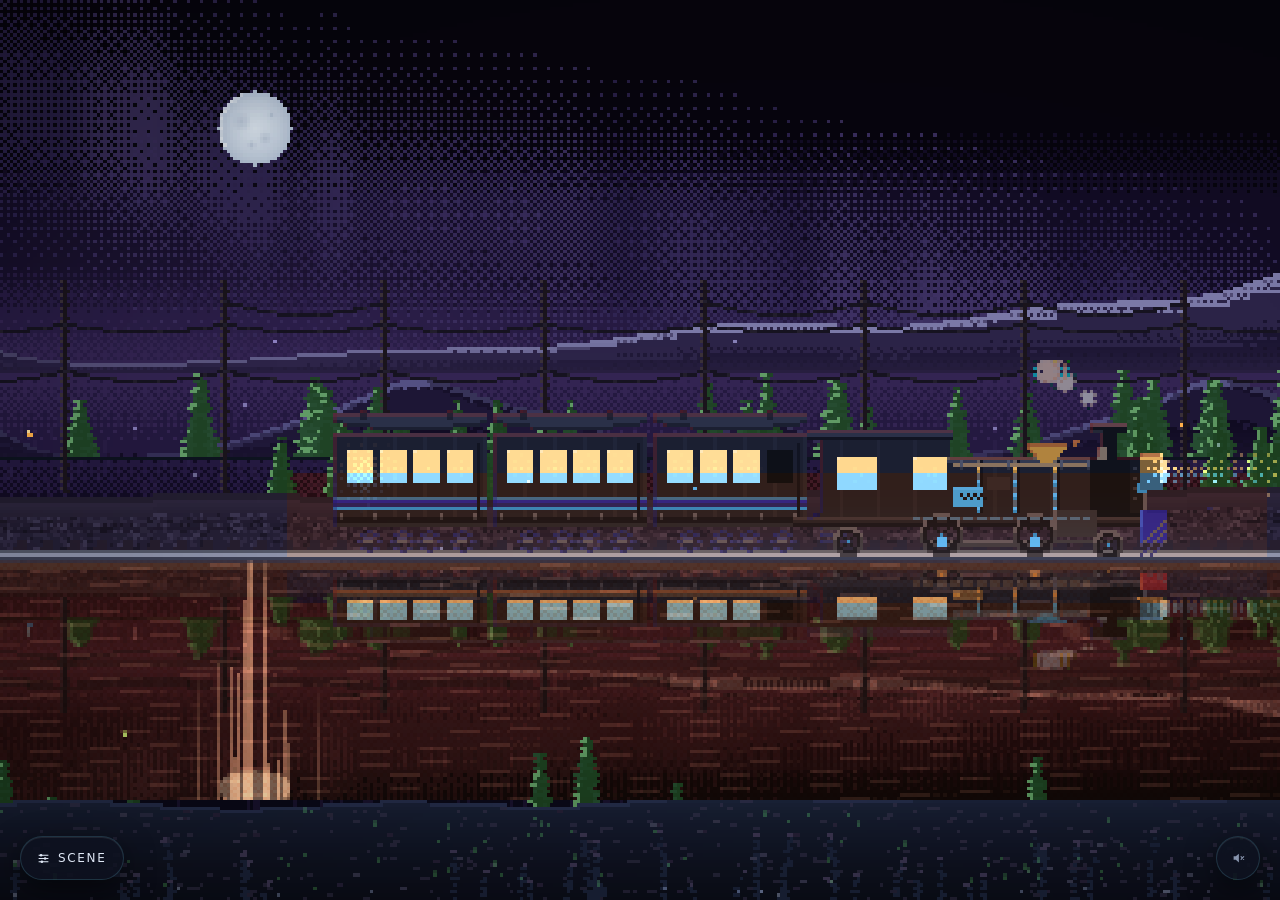
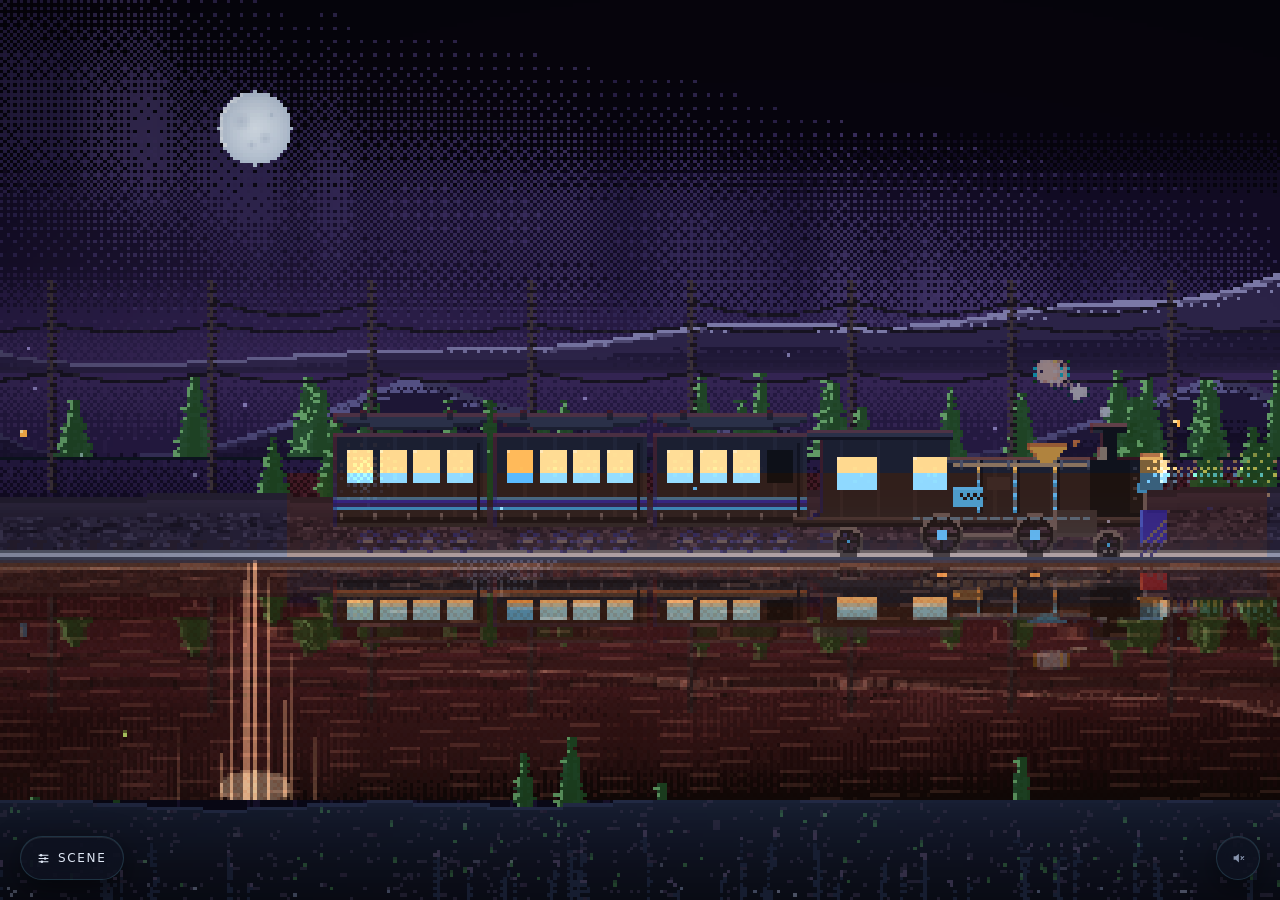
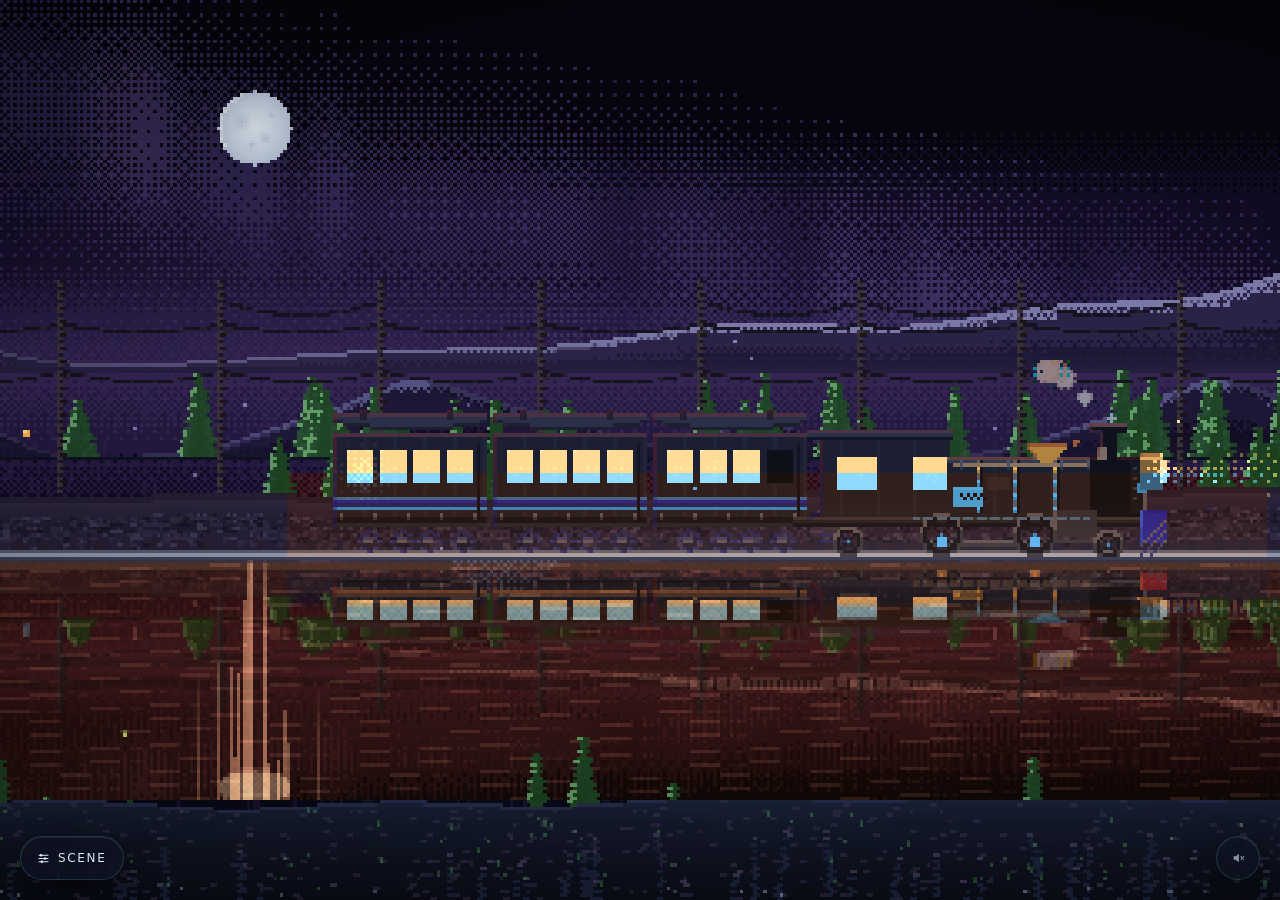
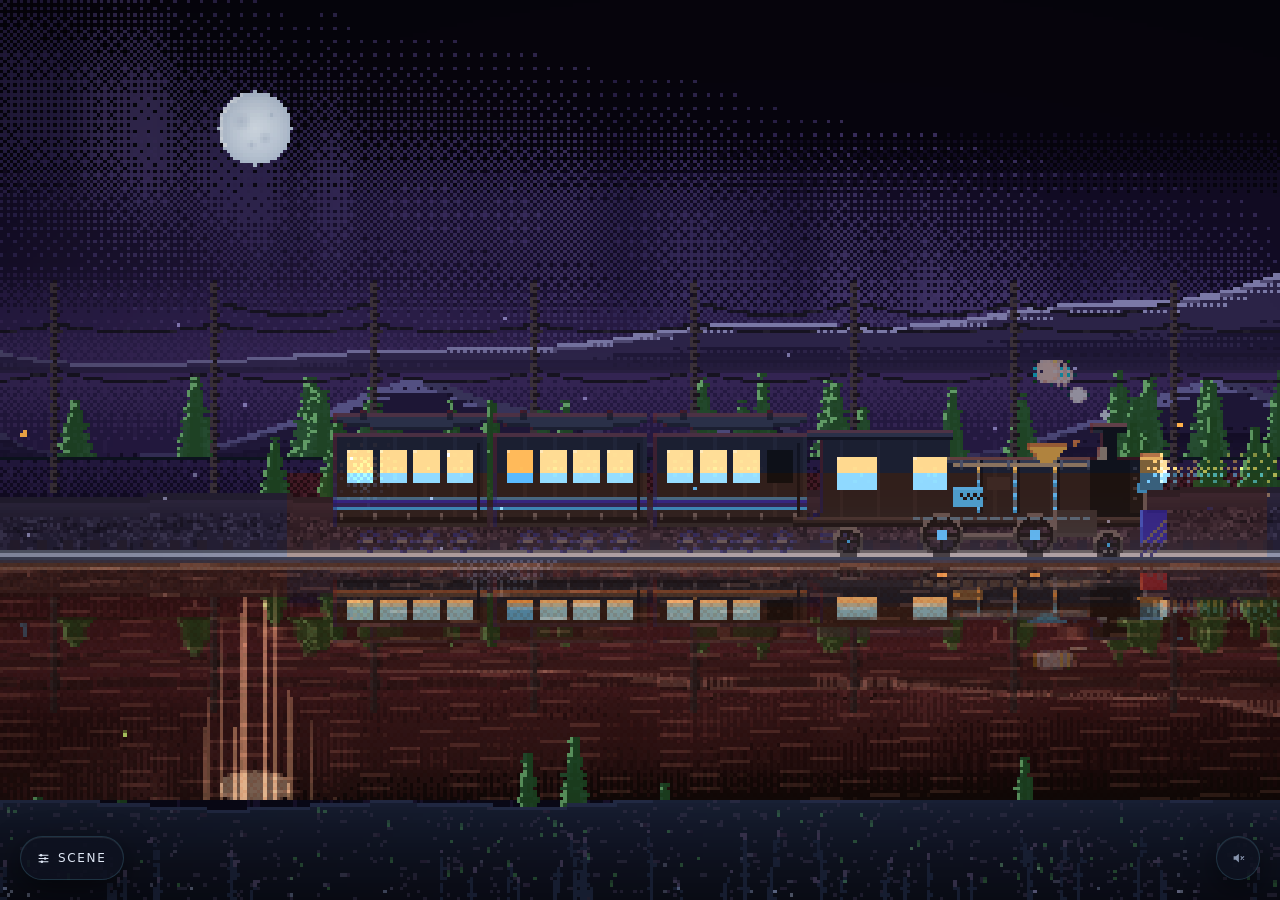
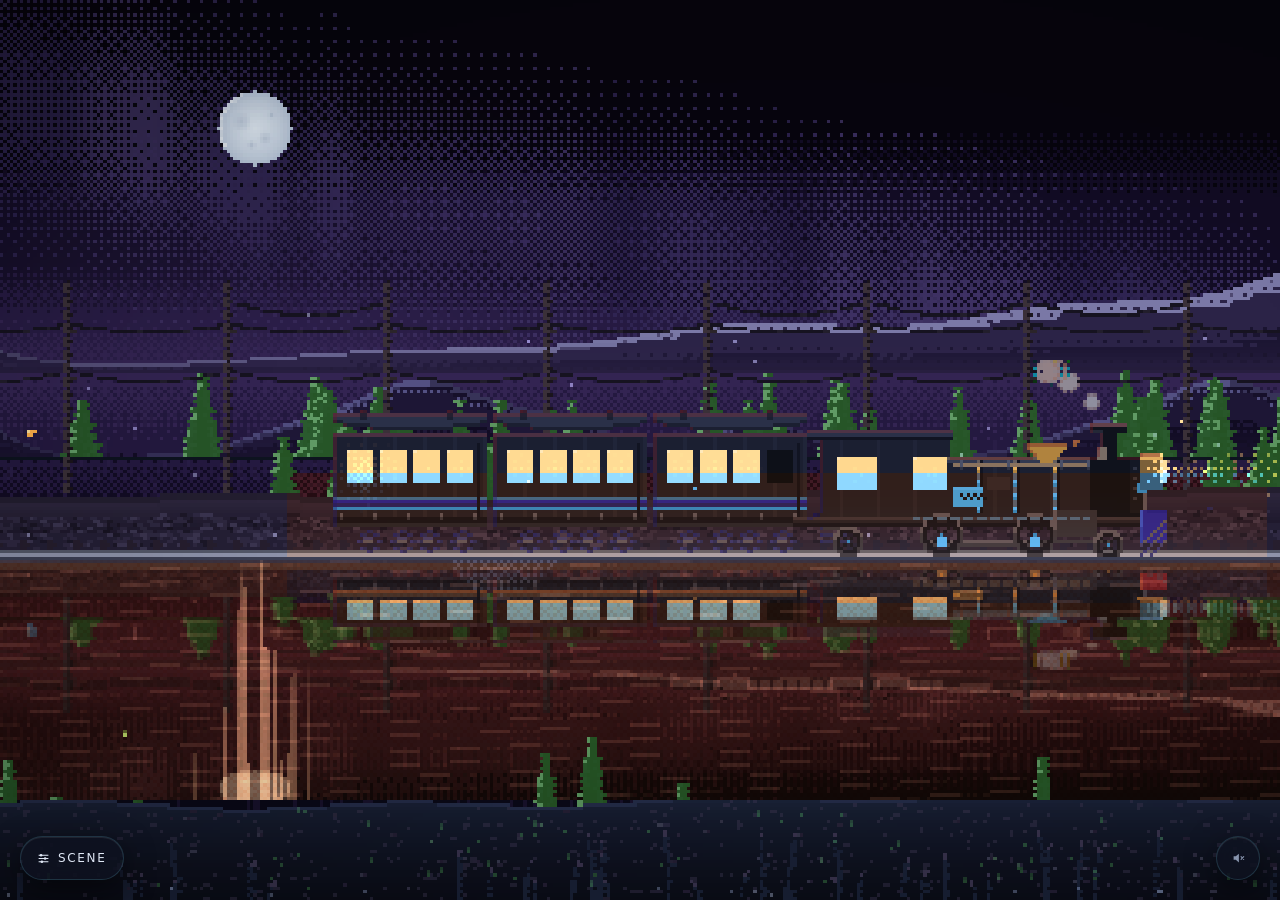
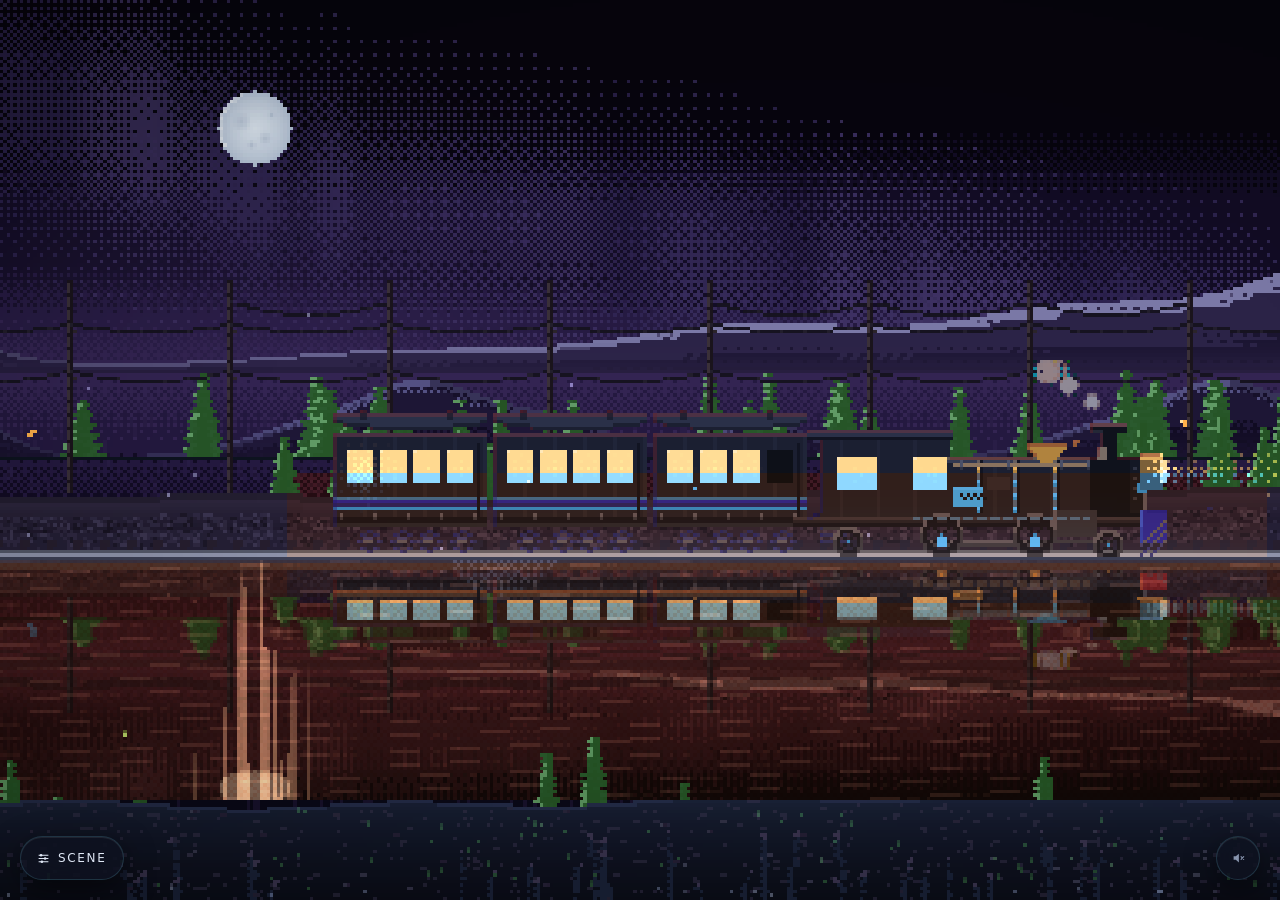
